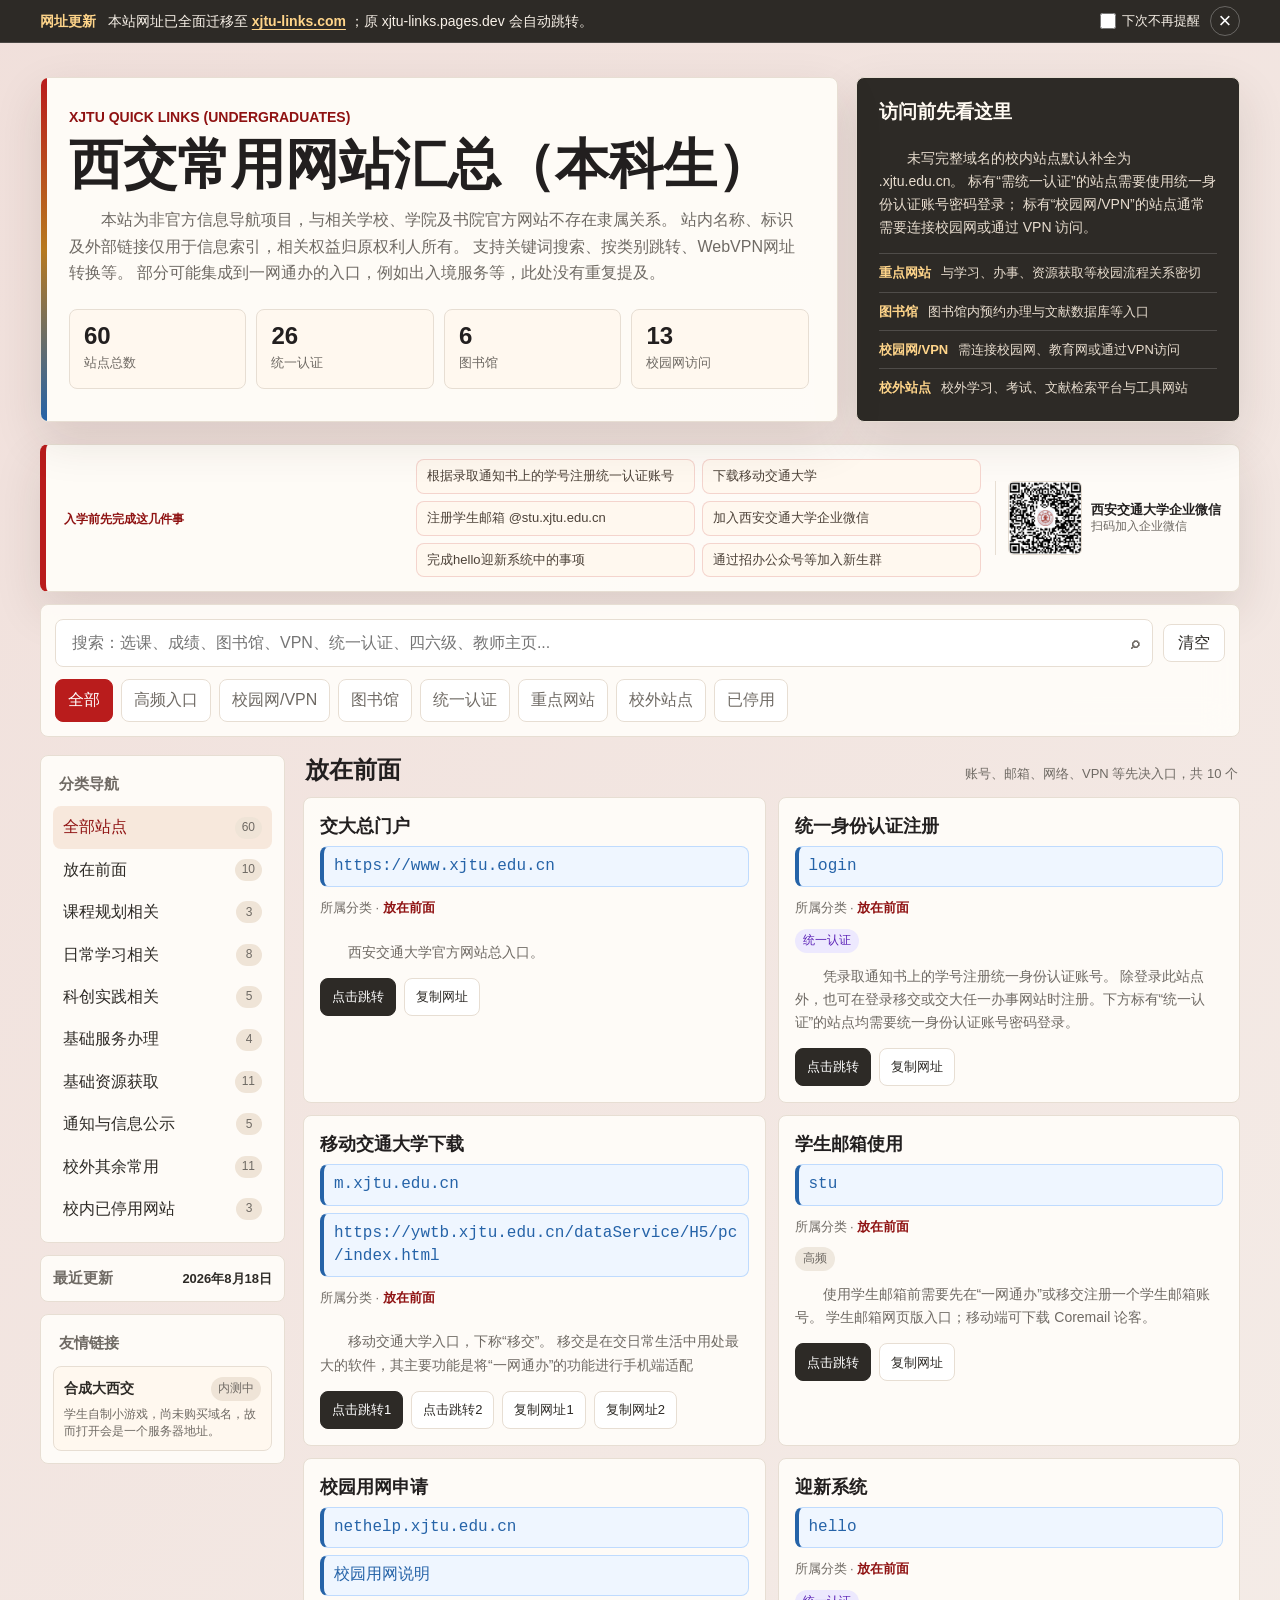
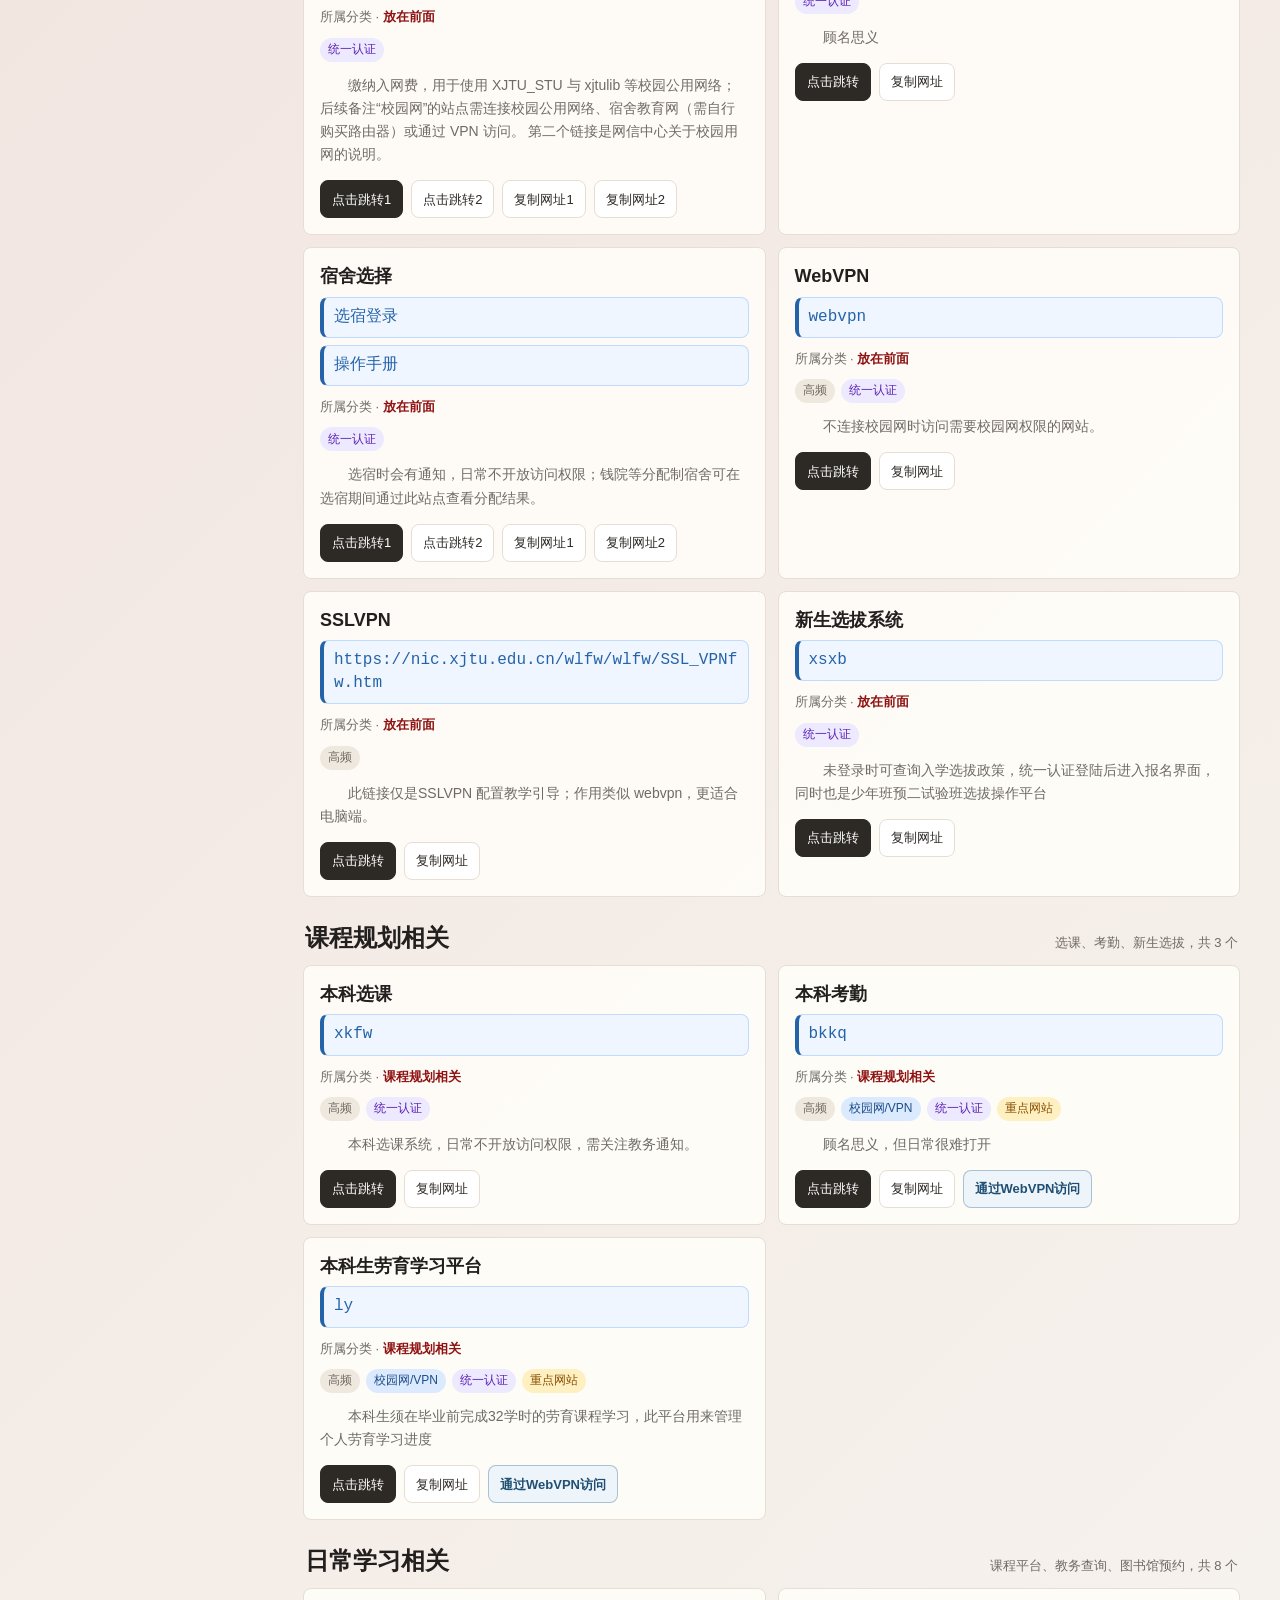
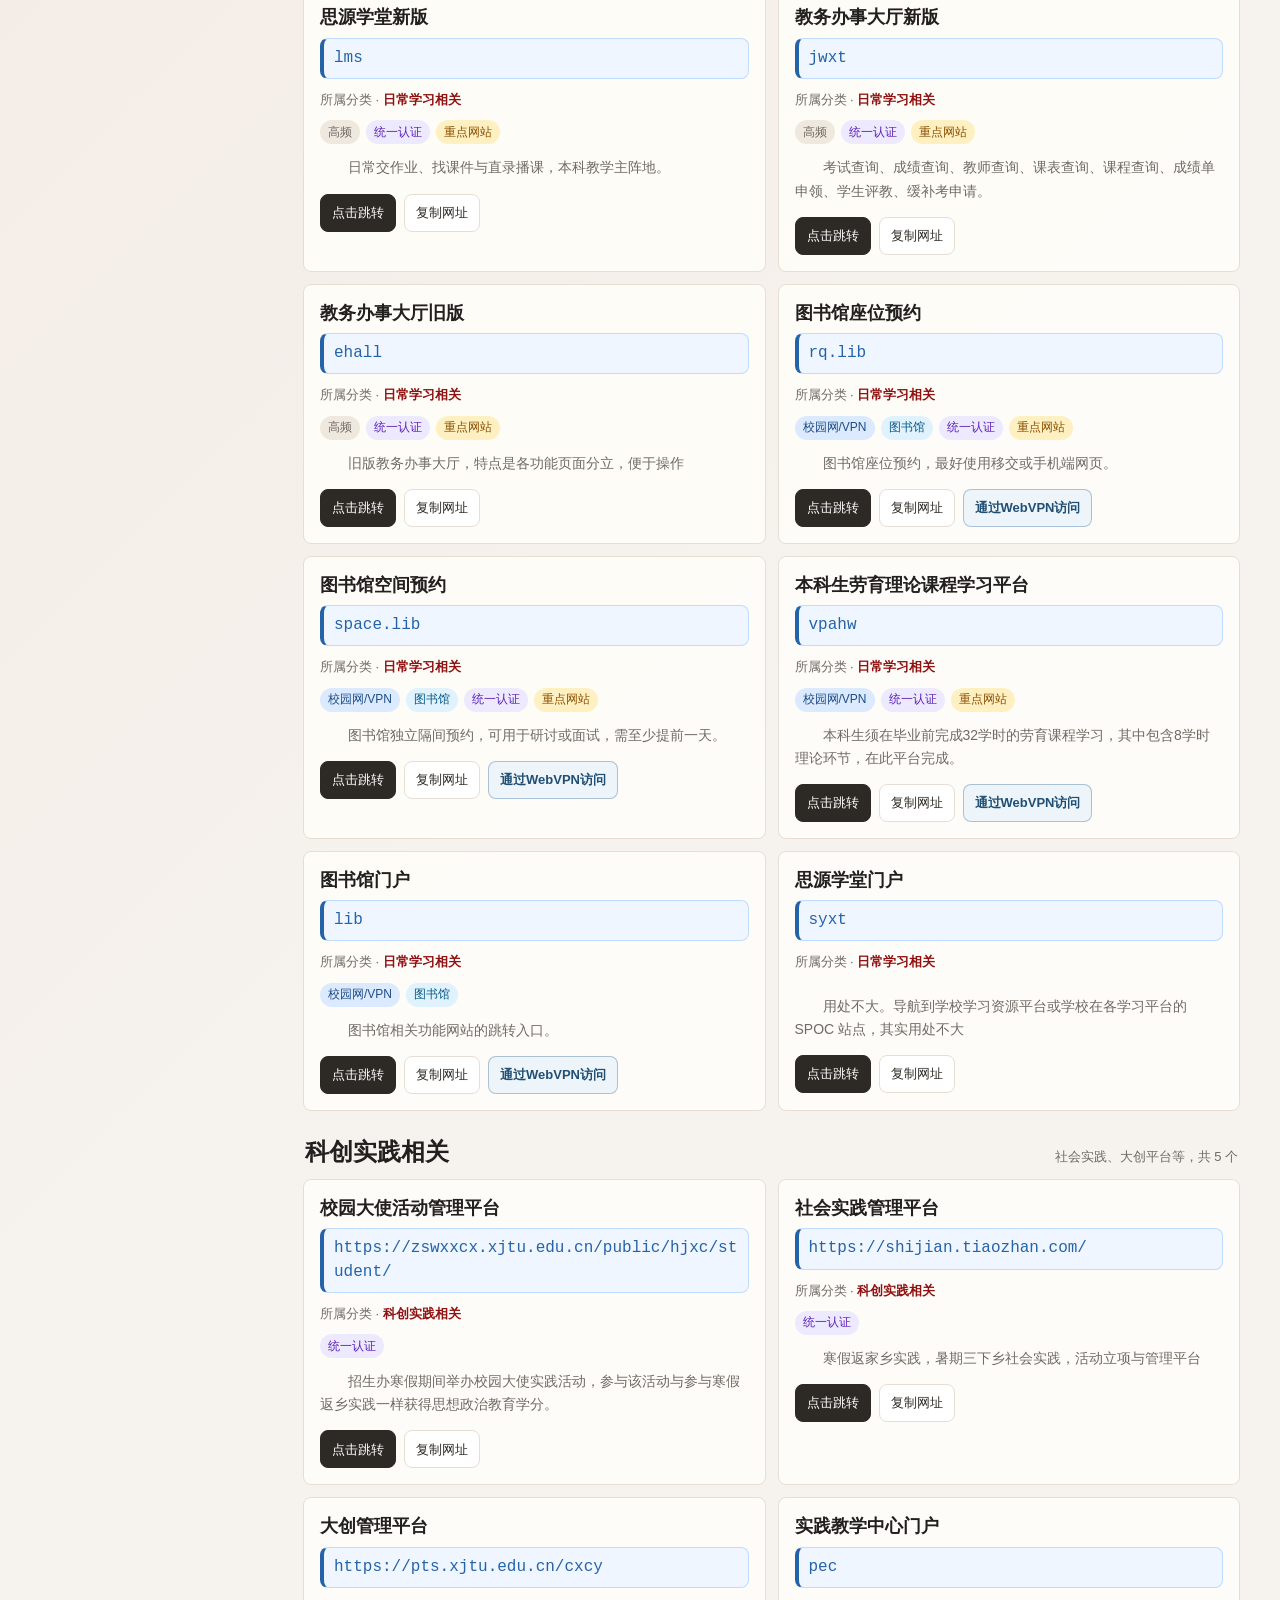
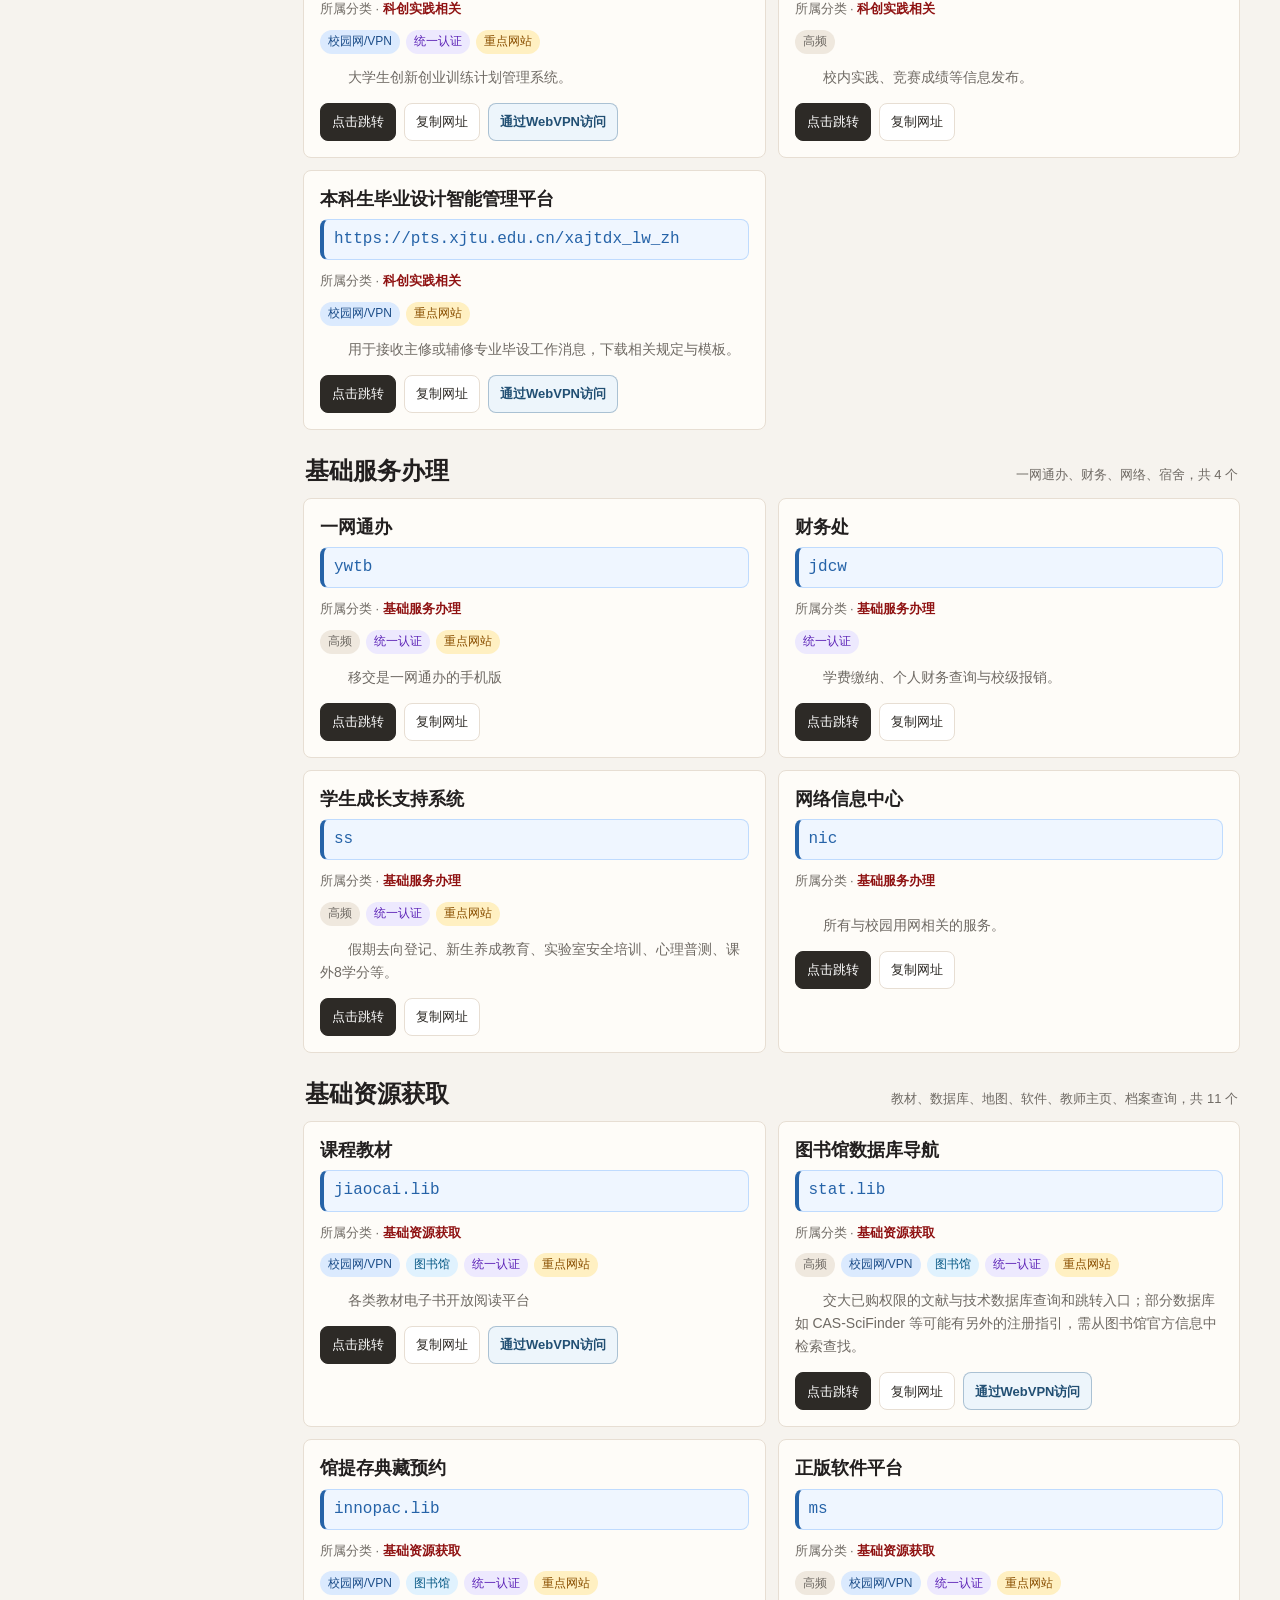
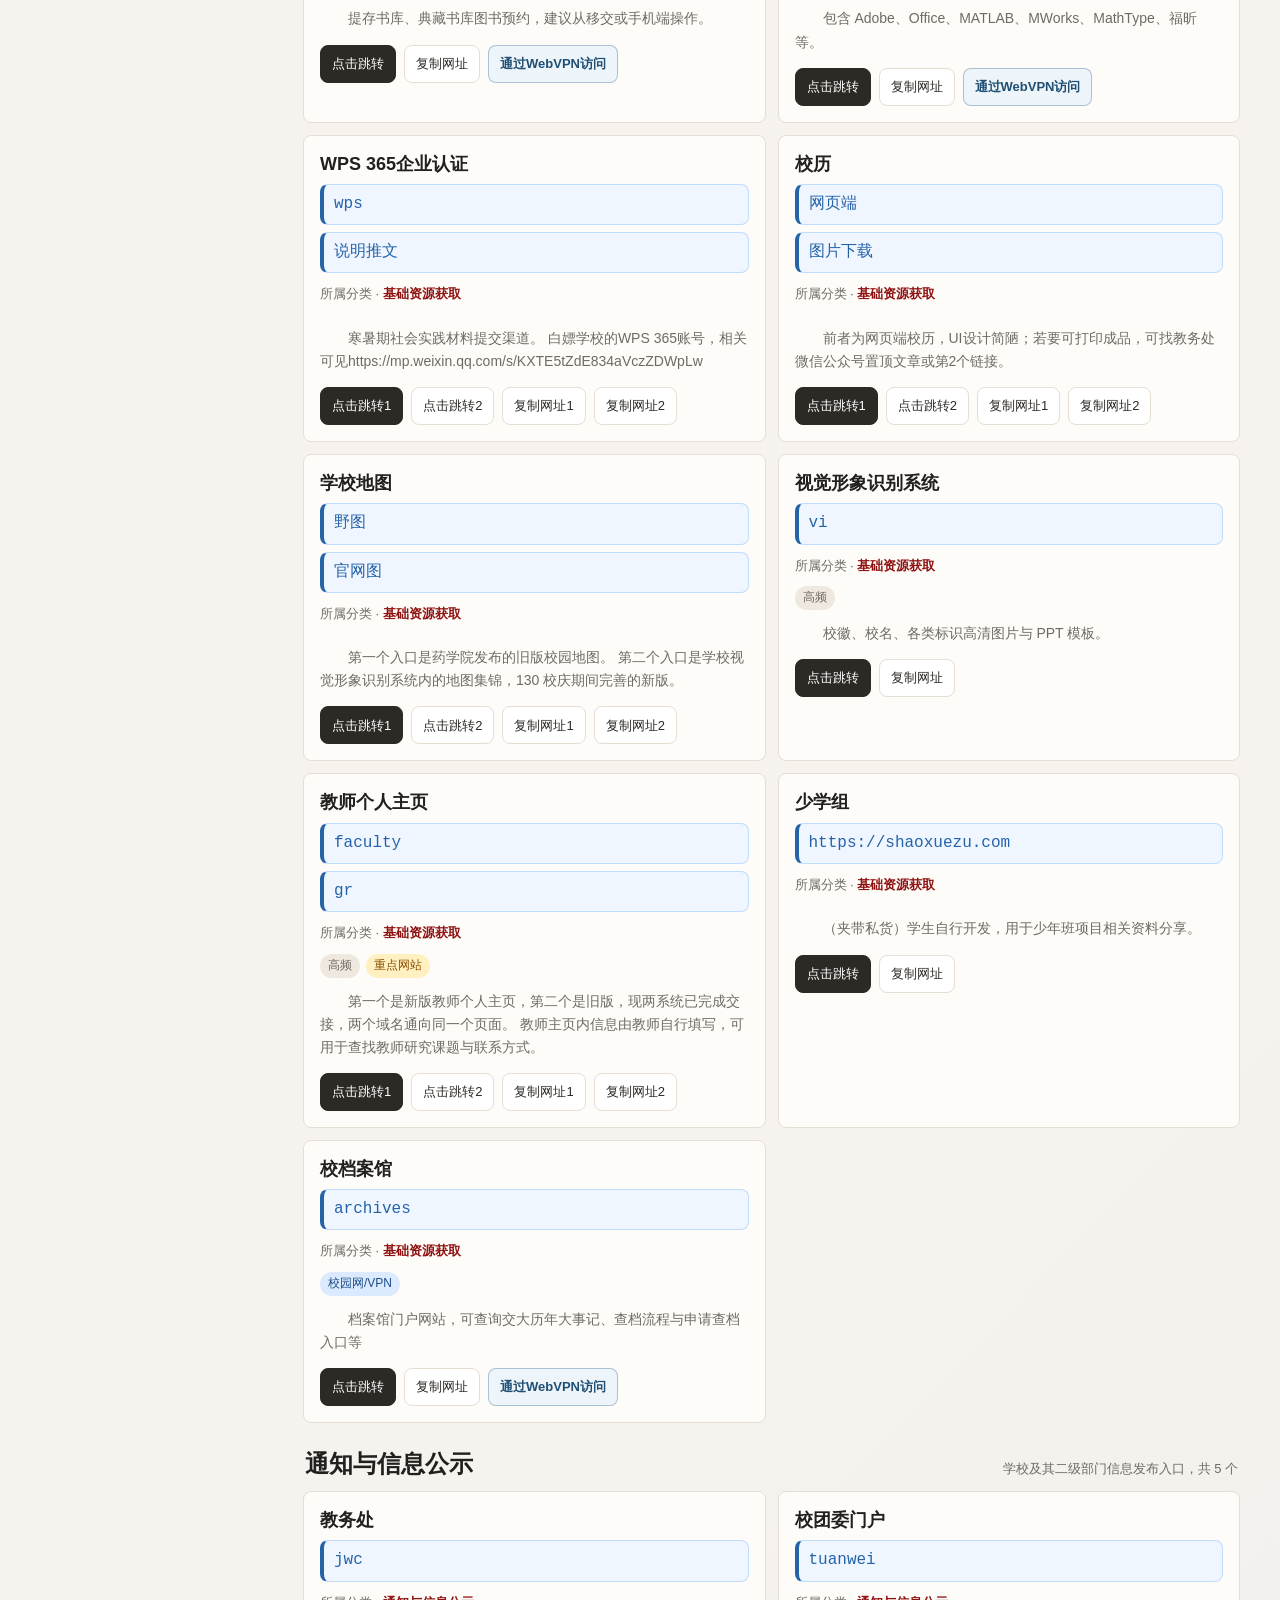
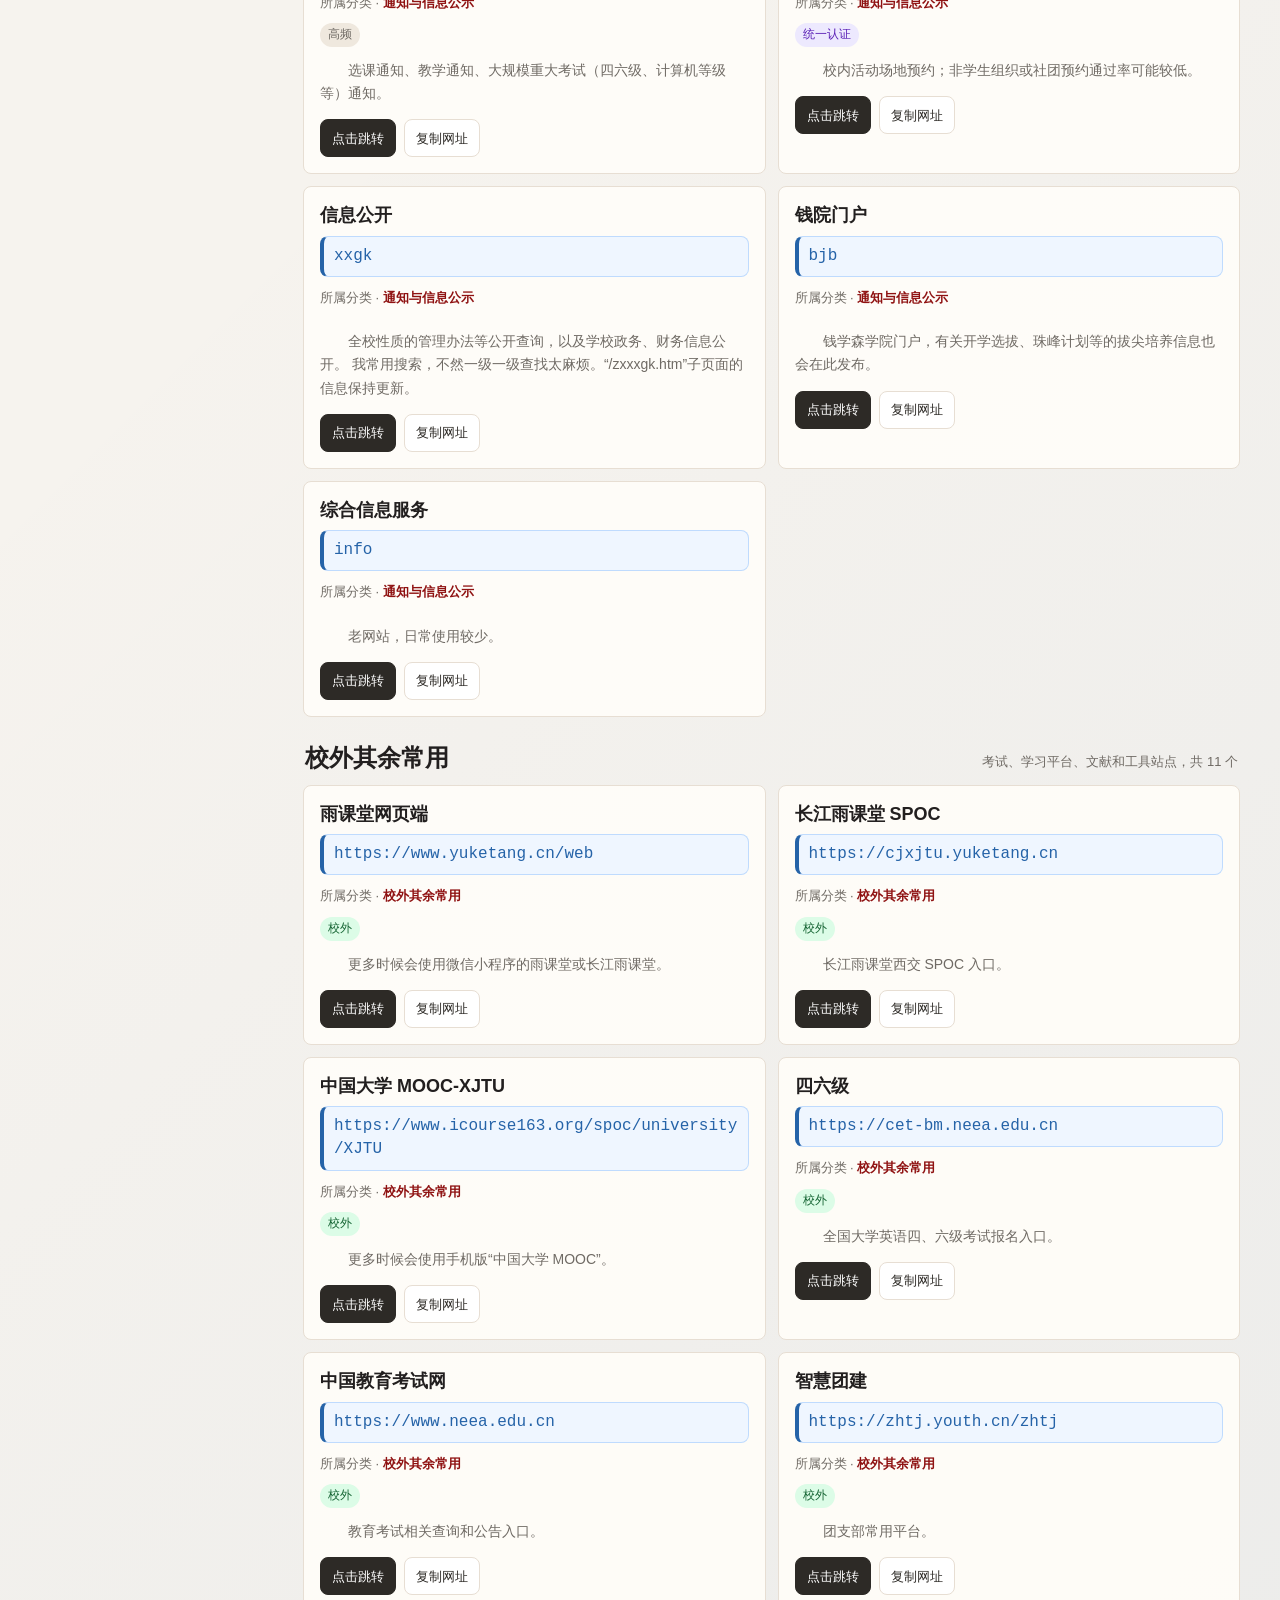
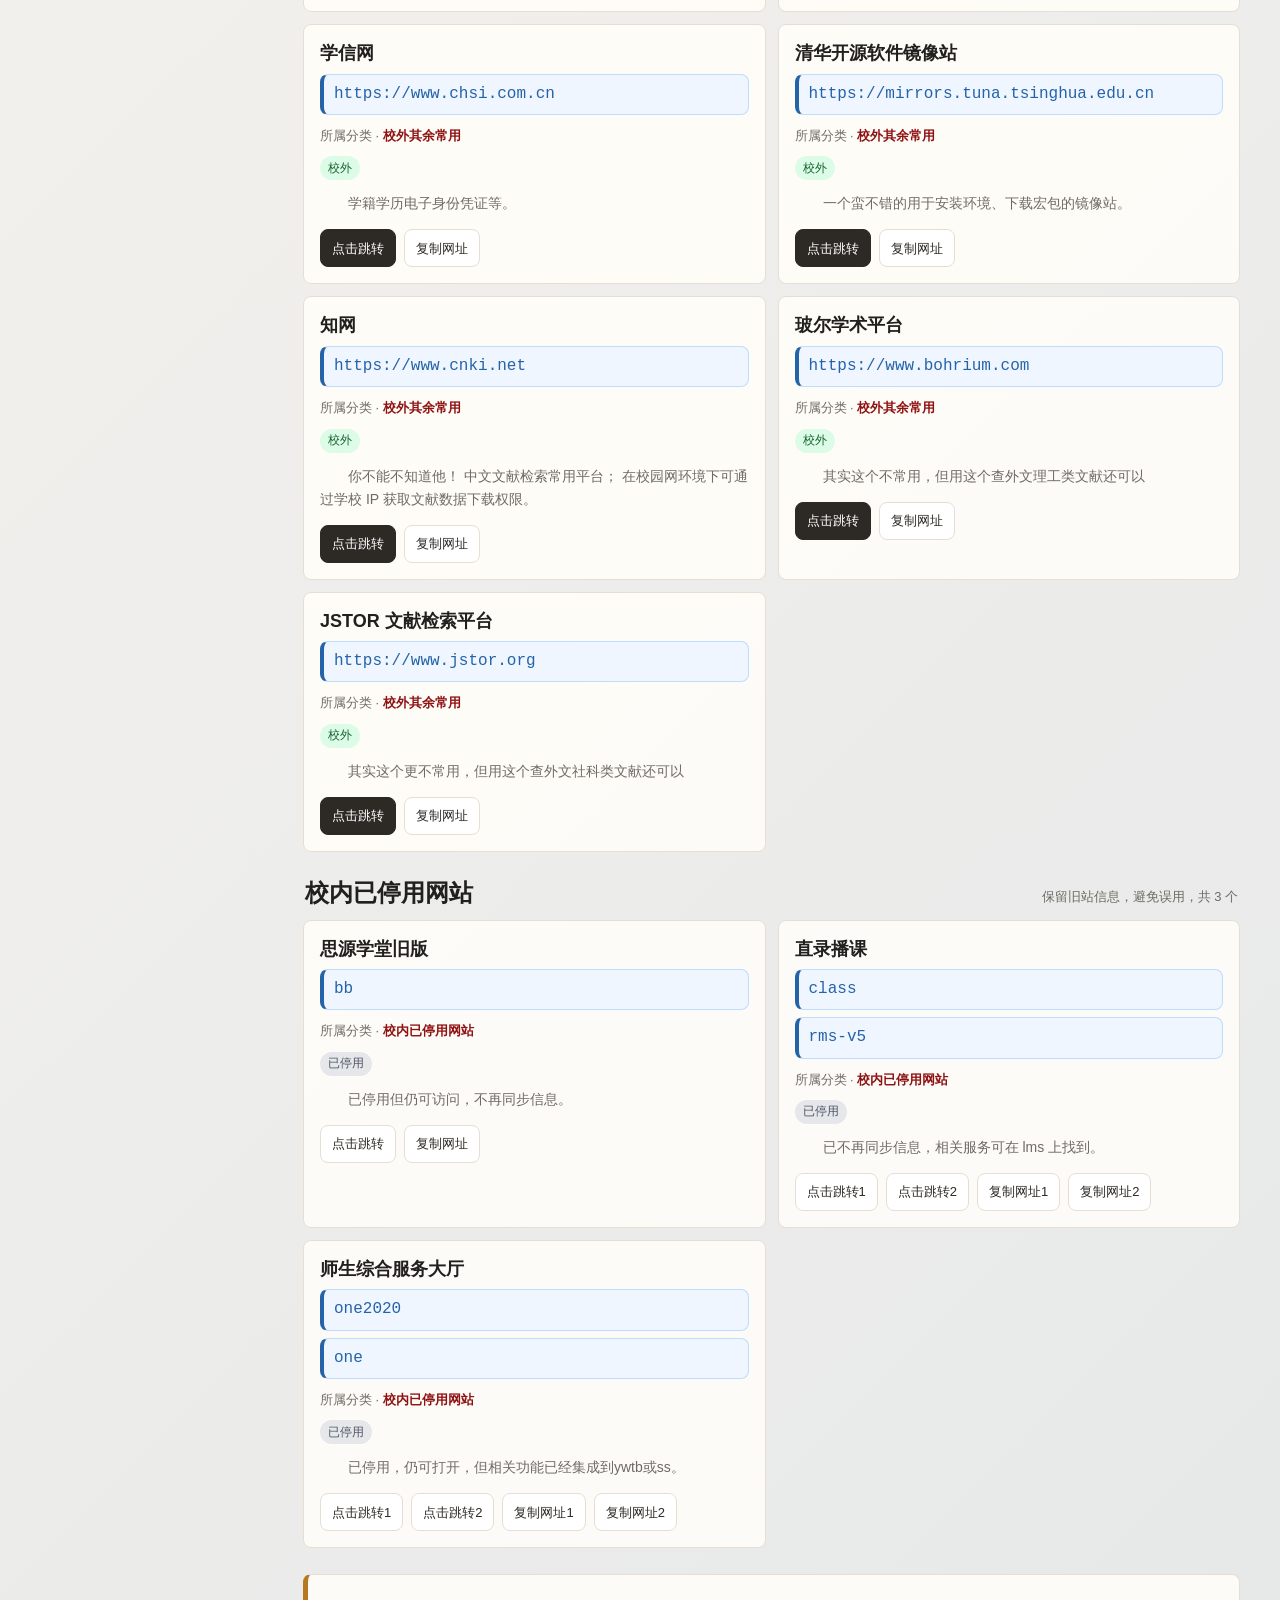
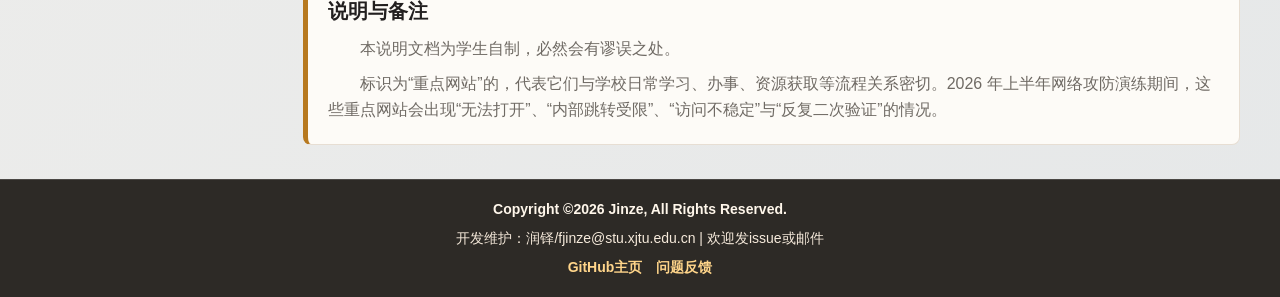
==== index.html @ ff4034fb "20260818夜间纠错" ====
<!doctype html>
<html lang="zh-CN">
<head>
  <meta charset="utf-8">
  <meta name="viewport" content="width=device-width, initial-scale=1, viewport-fit=cover">
  <title>西交常用网站汇总</title>
  <link rel="icon" href="assets/xjtu-links-icon.svg" type="image/svg+xml">
  <style>
    :root {
      color-scheme: light;
      --bg: #f6f3ee;
      --panel: #fffdf9;
      --text: #221f1f;
      --muted: #6f6a64;
      --line: #e7ded3;
      --brand: #b91c1c;
      --brand-dark: #8f1212;
      --gold: #b7791f;
      --blue: #2563a8;
      --green: #16815f;
      --ink: #2d2a26;
      --shadow: 0 18px 48px rgba(50, 35, 24, 0.12);
      --radius: 8px;
      --side-rail-sticky-top: 145px;
    }

    * {
      box-sizing: border-box;
    }

    html {
      scroll-behavior: smooth;
    }

    body {
      margin: 0;
      min-height: 100vh;
      background:
        linear-gradient(135deg, rgba(185, 28, 28, 0.09), transparent 38%),
        linear-gradient(315deg, rgba(37, 99, 168, 0.08), transparent 34%),
        var(--bg);
      color: var(--text);
      font-family: "Microsoft YaHei", "PingFang SC", "Noto Sans CJK SC", Arial, sans-serif;
      line-height: 1.65;
    }

    body.mobile-scroll-lock {
      overflow-x: hidden;
    }

    a {
      color: inherit;
      text-decoration: none;
    }

    button,
    input {
      font: inherit;
    }

    .shell {
      width: min(1200px, calc(100% - 32px));
      margin: 0 auto;
      max-width: 100%;
      min-width: 0;
    }

    .hero {
      padding: 34px 0 18px;
    }

    .hero-grid {
      display: grid;
      grid-template-columns: minmax(0, 1.35fr) minmax(280px, 0.65fr);
      gap: 18px;
      align-items: stretch;
    }

    .hero-main,
    .notice,
    .admission-strip,
    .toolbar,
    .category-nav,
    .updated-panel,
    .developing-panel,
    .site-card,
    .empty-state,
    .note-box {
      background: rgba(255, 253, 249, 0.92);
      border: 1px solid var(--line);
      border-radius: var(--radius);
      box-shadow: var(--shadow);
    }

    .hero-main {
      padding: 28px;
      position: relative;
      overflow: hidden;
    }

    .hero-main::before {
      content: "";
      position: absolute;
      inset: 0 auto 0 0;
      width: 6px;
      background: linear-gradient(var(--brand), var(--gold), var(--blue));
    }

    .kicker {
      margin: 0 0 6px;
      color: var(--brand-dark);
      font-size: 14px;
      font-weight: 700;
      letter-spacing: 0;
    }

    h1 {
      margin: 0;
      font-size: clamp(30px, 5vw, 54px);
      line-height: 1.08;
      letter-spacing: 0;
    }

    .lead {
      max-width: 760px;
      margin: 14px 0 0;
      color: var(--muted);
      font-size: 16px;
      text-indent: 2em;
    }

    .stats {
      display: grid;
      grid-template-columns: repeat(4, minmax(0, 1fr));
      gap: 10px;
      margin-top: 22px;
    }

    .stat {
      min-width: 0;
      padding: 13px 14px;
      border: 1px solid var(--line);
      border-radius: var(--radius);
      background: #fff8ef;
    }

    .stat strong {
      display: block;
      font-size: 24px;
      line-height: 1.1;
    }

    .stat span {
      color: var(--muted);
      font-size: 13px;
      white-space: nowrap;
    }

    .notice {
      padding: 22px;
      display: flex;
      flex-direction: column;
      justify-content: space-between;
      gap: 14px;
      background: #2d2a26;
      color: #fffaf2;
    }

    .notice h2 {
      margin: 0;
      font-size: 19px;
      line-height: 1.3;
      letter-spacing: 0;
    }

    .mobile-collapse-toggle {
      width: 100%;
      padding: 0;
      border: 0;
      background: transparent;
      color: inherit;
      font: inherit;
      text-align: left;
      cursor: default;
    }

    .collapse-indicator {
      display: none;
    }

    .notice .collapsible-body {
      display: grid;
      gap: 14px;
    }

    .notice p {
      margin: 8px 0 0;
      color: #e8ddcf;
      font-size: 14px;
      text-indent: 2em;
    }

    .notice-legend {
      display: grid;
      gap: 8px;
      margin: 0;
      padding: 0;
      list-style: none;
    }

    .notice-legend li {
      display: grid;
      grid-template-columns: auto minmax(0, 1fr);
      gap: 10px;
      align-items: start;
      border-top: 1px solid rgba(255, 255, 255, 0.16);
      padding-top: 8px;
      color: #f6eadb;
      font-size: 13px;
    }

    .notice-legend strong {
      color: #ffd58a;
      font-weight: 700;
      white-space: nowrap;
    }

    .notice-legend span {
      color: #e8ddcf;
    }

    .admission-strip {
      display: grid;
      grid-template-columns: minmax(170px, 0.42fr) minmax(0, 1fr);
      gap: 14px;
      align-items: center;
      padding: 14px 18px;
      margin: 4px auto 12px;
      border-left: 6px solid var(--brand);
    }

    .admission-body {
      display: grid;
      grid-template-columns: minmax(0, 1fr) auto;
      gap: 14px;
      align-items: center;
      min-width: 0;
    }

    .admission-strip[hidden] {
      display: none;
    }

    .admission-copy {
      min-width: 0;
    }

    .admission-kicker {
      margin: 0 0 2px;
      color: var(--brand-dark);
      font-size: 12px;
      font-weight: 800;
      letter-spacing: 0;
    }

    .admission-title {
      margin: 0;
      font-size: 18px;
      line-height: 1.35;
      letter-spacing: 0;
    }

    .admission-items {
      display: grid;
      grid-template-columns: repeat(2, minmax(0, 1fr));
      gap: 7px;
      margin: 0;
      padding: 0;
      list-style: none;
    }

    .admission-items li {
      min-width: 0;
      padding: 7px 10px;
      border: 1px solid rgba(185, 28, 28, 0.16);
      border-radius: var(--radius);
      background: #fff8ef;
      color: #4b4037;
      font-size: 13px;
      line-height: 1.45;
    }

    .admission-qr {
      display: grid;
      grid-template-columns: 74px minmax(92px, auto);
      gap: 9px;
      align-items: center;
      margin: 0;
      padding-left: 12px;
      border-left: 1px solid var(--line);
    }

    .admission-qr img {
      width: 74px;
      height: 74px;
      object-fit: contain;
      border: 1px solid var(--line);
      border-radius: 6px;
      background: #fff;
    }

    .admission-qr figcaption {
      color: var(--muted);
      font-size: 12px;
      line-height: 1.4;
    }

    .admission-qr strong {
      display: block;
      color: var(--text);
      font-size: 13px;
      line-height: 1.35;
    }

    .toolbar {
      position: sticky;
      top: 0;
      z-index: 10;
      padding: 14px;
      margin: 12px auto 18px;
      backdrop-filter: blur(16px);
      box-shadow: none;
    }

    html[data-device="mobile"] .toolbar {
      border-radius: 0 0 var(--radius) var(--radius);
    }

    .search-row {
      display: grid;
      grid-template-columns: minmax(0, 1fr) auto;
      gap: 10px;
      align-items: center;
    }

    .search-wrap {
      position: relative;
    }

    .search-wrap input {
      width: 100%;
      height: 48px;
      padding: 0 48px 0 16px;
      border: 1px solid var(--line);
      border-radius: var(--radius);
      background: #fff;
      color: var(--text);
      outline: none;
      box-shadow: none;
      transition: border-color 0.2s;
    }

    .search-wrap input:focus {
      border-color: rgba(185, 28, 28, 0.6);
      box-shadow: none;
    }

    .search-icon {
      position: absolute;
      top: 50%;
      right: 14px;
      transform: translateY(-50%);
      color: var(--muted);
      font-weight: 800;
      pointer-events: none;
    }

    .clear-btn,
    .filter-btn,
    .action-btn {
      min-height: 38px;
      border: 1px solid var(--line);
      border-radius: var(--radius);
      background: #fff;
      color: var(--ink);
      cursor: pointer;
      transition: transform 0.18s, border-color 0.18s, background 0.18s;
    }

    .clear-btn {
      padding: 0 14px;
      white-space: nowrap;
    }

    .clear-btn:hover,
    .filter-btn:hover,
    .action-btn:hover {
      transform: translateY(-1px);
      border-color: rgba(185, 28, 28, 0.45);
    }

    .filters {
      display: flex;
      gap: 8px;
      flex-wrap: wrap;
      margin-top: 12px;
    }

    .filter-btn {
      padding: 7px 12px;
      color: var(--muted);
    }

    .filter-btn.active {
      background: var(--brand);
      border-color: var(--brand);
      color: #fff;
    }

    .layout {
      display: grid;
      grid-template-columns: 245px minmax(0, 1fr);
      gap: 18px;
      align-items: start;
      padding-bottom: 34px;
      min-width: 0;
    }

    .side-rail {
      position: sticky;
      top: var(--side-rail-sticky-top);
      display: grid;
      gap: 12px;
      min-width: 0;
    }

    .category-nav {
      padding: 12px;
      box-shadow: none;
    }

    .category-nav h2,
    .updated-panel h2,
    .developing-panel h2 {
      margin: 4px 6px 10px;
      font-size: 15px;
      color: var(--muted);
      letter-spacing: 0;
    }

    .category-link {
      display: flex;
      align-items: center;
      justify-content: space-between;
      gap: 10px;
      width: 100%;
      min-height: 38px;
      padding: 8px 10px;
      border-radius: var(--radius);
      border: 0;
      color: var(--ink);
      font-size: 14px;
      font: inherit;
      text-align: left;
      background: transparent;
      cursor: pointer;
    }

    .category-link:hover,
    .category-link.active {
      background: #f7e8dc;
      color: var(--brand-dark);
    }

    .developing-panel {
      padding: 12px;
      box-shadow: none;
    }

    .updated-panel {
      display: grid;
      grid-template-columns: auto minmax(0, 1fr);
      align-items: center;
      gap: 10px;
      padding: 10px 12px;
      box-shadow: none;
    }

    .updated-panel h2 {
      margin: 0;
      white-space: nowrap;
    }

    .updated-time {
      color: var(--ink);
      font-size: 13px;
      font-weight: 700;
      text-align: right;
    }

    .developing-list {
      display: grid;
      gap: 8px;
    }

    .developing-link {
      display: grid;
      gap: 5px;
      min-width: 0;
      padding: 10px;
      border: 1px solid var(--line);
      border-radius: var(--radius);
      background: #fff8ef;
      color: var(--ink);
    }

    .developing-link:hover {
      border-color: rgba(185, 28, 28, 0.35);
      background: #fff1e4;
      color: var(--brand-dark);
    }

    .developing-top {
      display: flex;
      align-items: center;
      justify-content: space-between;
      gap: 8px;
      min-width: 0;
    }

    .developing-top strong {
      min-width: 0;
      font-size: 14px;
      line-height: 1.35;
    }

    .developing-top em {
      flex: 0 0 auto;
      padding: 2px 7px;
      border-radius: 999px;
      background: #efe4d7;
      color: var(--muted);
      font-size: 12px;
      font-style: normal;
    }

    .developing-desc {
      margin: 0;
      color: var(--muted);
      font-size: 12px;
      line-height: 1.45;
    }

    .count {
      display: inline-flex;
      align-items: center;
      justify-content: center;
      min-width: 26px;
      height: 22px;
      padding: 0 7px;
      border-radius: 999px;
      background: #efe4d7;
      color: var(--muted);
      font-size: 12px;
    }

    .section {
      scroll-margin-top: 128px;
      margin-bottom: 26px;
    }

    .section-head {
      display: flex;
      align-items: end;
      justify-content: space-between;
      gap: 16px;
      margin: 0 0 12px;
      padding: 0 2px;
    }

    .section-head h2 {
      margin: 0;
      font-size: 24px;
      line-height: 1.25;
      letter-spacing: 0;
    }

    .section-head p {
      margin: 0;
      color: var(--muted);
      font-size: 13px;
      text-align: right;
    }

    .cards {
      display: grid;
      grid-template-columns: repeat(2, minmax(0, 1fr));
      gap: 12px;
      min-width: 0;
    }

    .site-card {
      min-width: 0;
      max-width: 100%;
      padding: 16px;
      box-shadow: none;
      transition: transform 0.18s, box-shadow 0.18s, border-color 0.18s;
    }

    .site-card:hover {
      transform: translateY(-2px);
      border-color: rgba(185, 28, 28, 0.36);
      box-shadow: 0 12px 30px rgba(50, 35, 24, 0.09);
    }

    .card-top {
      display: grid;
      grid-template-columns: minmax(0, 1fr);
      gap: 12px;
      align-items: start;
    }

    .card-top > .badge {
      justify-self: start;
    }

    .category-meta {
      justify-self: start;
      color: var(--muted);
      font-size: 13px;
      line-height: 1.35;
    }

    .category-meta strong {
      color: var(--brand-dark);
      font-weight: 700;
    }

    .site-card h3 {
      margin: 0;
      font-size: 18px;
      line-height: 1.35;
      letter-spacing: 0;
    }

    .url {
      display: block;
      max-width: 100%;
      padding: 8px 10px;
      border: 1px solid #bfdbfe;
      border-left: 4px solid var(--blue);
      border-radius: var(--radius);
      background: #eff6ff;
      color: var(--blue);
      font-family: "Consolas", "Cascadia Mono", "Microsoft YaHei", monospace;
      font-size: 16px;
      line-height: 1.45;
      word-break: break-word;
      overflow-wrap: anywhere;
      transition: border-color 0.18s, background 0.18s, color 0.18s;
    }

    .url:hover {
      border-color: #93c5fd;
      background: #dbeafe;
      color: #1d4e89;
    }

    .url-list {
      display: grid;
      gap: 7px;
      margin-top: 8px;
    }

    .badges {
      display: flex;
      flex-wrap: wrap;
      gap: 6px;
      margin-top: 12px;
    }

    .badge {
      display: inline-flex;
      align-items: center;
      min-height: 24px;
      padding: 2px 8px;
      border-radius: 999px;
      font-size: 12px;
      line-height: 1.3;
      background: #efe8de;
      color: var(--muted);
      white-space: nowrap;
    }

    .badge.important {
      background: #fff0c2;
      color: #8a4f00;
    }

    .badge.auth {
      background: #ede9fe;
      color: #5b21b6;
    }

    .badge.campus {
      background: #dbeafe;
      color: #1d4e89;
    }

    .badge.external {
      background: #dcfce7;
      color: #166534;
    }

    .badge.library {
      background: #e0f2fe;
      color: #075985;
    }

    .badge.retired {
      background: #e5e7eb;
      color: #4b5563;
    }

    .desc {
      margin: 12px 0 0;
      color: var(--muted);
      font-size: 14px;
      text-indent: 2em;
    }

    .desc-toggle {
      display: none;
      margin: 4px 0 0 auto;
      padding: 0;
      border: 0;
      background: transparent;
      color: var(--blue);
      font: inherit;
      font-size: 13px;
      font-weight: 700;
      cursor: pointer;
    }

    .actions {
      display: flex;
      gap: 8px;
      margin-top: 14px;
      flex-wrap: wrap;
      min-width: 0;
    }

    .action-btn {
      display: inline-flex;
      align-items: center;
      justify-content: center;
      gap: 6px;
      padding: 0 11px;
      font-size: 13px;
      min-width: 0;
    }

    .action-btn.primary {
      background: var(--ink);
      border-color: var(--ink);
      color: #fff;
    }

    .action-btn.webvpn {
      border-color: rgba(42, 91, 131, 0.34);
      background: #edf5fb;
      color: #214f73;
      font-weight: 700;
    }

    .action-btn.webvpn:hover {
      border-color: rgba(42, 91, 131, 0.62);
      background: #e1eef8;
    }

    .action-btn[disabled] {
      opacity: 0.55;
      cursor: not-allowed;
      transform: none;
    }

    .empty-state,
    .note-box {
      padding: 20px;
      color: var(--muted);
      box-shadow: none;
    }

    .note-box {
      margin-top: 10px;
      border-left: 5px solid var(--gold);
    }

    .note-box h2 {
      margin: 0 0 8px;
      color: var(--text);
      font-size: 20px;
      letter-spacing: 0;
    }

    .note-box p {
      margin: 0;
      text-indent: 2em;
    }

    .note-box p + p {
      margin-top: 8px;
    }

    .site-footer {
      width: 100%;
      margin: 0;
      padding: 18px 16px;
      background: var(--ink);
      color: #f6eadb;
      font-size: 14px;
      text-align: center;
      border-top: 1px solid rgba(255, 255, 255, 0.14);
      white-space: pre-line;
    }

    .footer-copyright {
      margin-bottom: 6px;
      color: #fff7eb;
      font-weight: 600;
      white-space: normal;
    }

    .site-footer a {
      color: #ffd58a;
      font-weight: 700;
      text-decoration: none;
    }

    .site-footer a:hover {
      text-decoration: underline;
    }

    .footer-links {
      display: flex;
      flex-wrap: wrap;
      justify-content: center;
      gap: 8px 14px;
      margin-top: 6px;
      white-space: normal;
    }

    .domain-banner {
      width: 100%;
      background: var(--ink);
      color: #f8f1e8;
      border-bottom: 1px solid rgba(255, 255, 255, 0.14);
    }

    .domain-banner[hidden] {
      display: none;
    }

    .domain-banner-inner {
      display: flex;
      gap: 16px;
      align-items: center;
      justify-content: space-between;
      width: min(1200px, calc(100% - 32px));
      min-height: 42px;
      margin: 0 auto;
      padding: 6px 0;
    }

    .domain-banner-message {
      min-width: 0;
      margin: 0;
      font-size: 14px;
      line-height: 1.5;
    }

    .domain-banner-title {
      margin-right: 8px;
      color: #ffd58a;
      font-weight: 800;
    }

    .domain-banner-link {
      color: #ffd58a;
      font-weight: 800;
      text-decoration: underline;
      text-decoration-thickness: 1px;
      text-underline-offset: 3px;
    }

    .domain-banner-controls {
      display: flex;
      flex: 0 0 auto;
      gap: 10px;
      align-items: center;
    }

    .domain-banner-choice {
      display: inline-flex;
      gap: 6px;
      align-items: center;
      color: #f8f1e8;
      font-size: 13px;
      white-space: nowrap;
      cursor: pointer;
    }

    .domain-banner-choice input {
      width: 16px;
      height: 16px;
      margin: 0;
      accent-color: var(--brand);
    }

    .domain-banner-close {
      display: inline-grid;
      place-items: center;
      width: 30px;
      height: 30px;
      padding: 0;
      border: 1px solid rgba(255, 255, 255, 0.28);
      border-radius: 50%;
      background: transparent;
      color: #fff;
      font-size: 22px;
      line-height: 1;
      cursor: pointer;
    }

    .domain-banner-close:hover {
      border-color: #ffd58a;
      background: rgba(255, 255, 255, 0.08);
      color: #ffd58a;
    }

    .domain-banner-link:focus-visible,
    .domain-banner-choice input:focus-visible,
    .domain-banner-close:focus-visible {
      outline: 3px solid rgba(255, 213, 138, 0.45);
      outline-offset: 2px;
    }

    /* Legacy domain modal, retained for possible future reactivation.
    body.domain-notice-open {
      overflow: hidden;
    }

    .domain-notice-backdrop {
      position: fixed;
      inset: 0;
      z-index: 100;
      display: grid;
      place-items: center;
      padding: 24px;
      background: rgba(34, 31, 31, 0.58);
    }

    .domain-notice-backdrop[hidden] {
      display: none;
    }

    .domain-notice-dialog {
      width: min(520px, 100%);
      max-height: calc(100vh - 48px);
      overflow-y: auto;
      padding: 24px;
      border: 1px solid var(--line);
      border-top: 5px solid var(--brand);
      border-radius: var(--radius);
      background: var(--panel);
      box-shadow: 0 24px 72px rgba(34, 31, 31, 0.28);
    }

    .domain-notice-eyebrow {
      margin: 0 0 6px;
      color: var(--brand-dark);
      font-size: 13px;
      font-weight: 800;
    }

    .domain-notice-dialog h2 {
      margin: 0 0 10px;
      font-size: 22px;
      line-height: 1.35;
    }

    .domain-notice-dialog p {
      margin: 0;
      color: var(--muted);
      white-space: pre-line;
    }

    .domain-notice-url {
      display: block;
      margin: 16px 0;
      padding: 10px 12px;
      overflow-wrap: anywhere;
      border-left: 4px solid var(--blue);
      border-radius: 4px;
      background: #edf5ff;
      color: var(--blue);
      font-family: Consolas, "SFMono-Regular", monospace;
      font-size: 17px;
      font-weight: 700;
    }

    .domain-notice-choice {
      display: flex;
      gap: 8px;
      align-items: center;
      width: fit-content;
      margin: 4px 0 18px;
      color: var(--text);
      cursor: pointer;
    }

    .domain-notice-choice input {
      width: 18px;
      height: 18px;
      margin: 0;
      accent-color: var(--brand);
    }

    .domain-notice-actions {
      display: grid;
      grid-template-columns: minmax(0, 1fr) minmax(0, 1.25fr);
      gap: 10px;
    }

    .domain-notice-button {
      display: inline-flex;
      align-items: center;
      justify-content: center;
      min-height: 44px;
      padding: 9px 14px;
      border: 1px solid var(--line);
      border-radius: 6px;
      background: #fff;
      color: var(--text);
      font-weight: 700;
      text-align: center;
      cursor: pointer;
    }

    .domain-notice-button.primary {
      border-color: var(--brand);
      background: var(--brand);
      color: #fff;
    }

    .domain-notice-button:hover {
      border-color: #cfc3b7;
      background: #f8f4ef;
    }

    .domain-notice-button.primary:hover {
      border-color: var(--brand-dark);
      background: var(--brand-dark);
    }

    .domain-notice-button:focus-visible,
    .domain-notice-choice input:focus-visible {
      outline: 3px solid rgba(37, 99, 168, 0.3);
      outline-offset: 2px;
    }
    */

    .toast {
      position: fixed;
      left: 50%;
      bottom: 22px;
      z-index: 30;
      transform: translate(-50%, 16px);
      padding: 10px 14px;
      border-radius: var(--radius);
      background: var(--ink);
      color: #fff;
      opacity: 0;
      pointer-events: none;
      transition: opacity 0.2s, transform 0.2s;
      box-shadow: var(--shadow);
      font-size: 14px;
    }

    .toast.show {
      opacity: 1;
      transform: translate(-50%, 0);
    }

    mark {
      padding: 0 2px;
      border-radius: 3px;
      background: #fde68a;
      color: inherit;
    }

    @media (max-width: 940px) {
      .hero-grid,
      .layout {
        grid-template-columns: 1fr;
      }

      .admission-strip {
        grid-template-columns: 1fr;
        gap: 10px;
      }

      .admission-items {
        grid-template-columns: 1fr;
      }

      .admission-qr {
        grid-template-columns: 64px minmax(0, 1fr);
        padding-left: 0;
        padding-top: 10px;
        border-left: 0;
        border-top: 1px solid var(--line);
      }

      .admission-qr img {
        width: 64px;
        height: 64px;
      }

      .side-rail {
        position: static;
      }

      .category-nav .nav-list {
        display: flex;
        gap: 8px;
        overflow-x: auto;
        padding-bottom: 2px;
      }

      .category-link {
        flex: 0 0 auto;
      }

      .cards {
        grid-template-columns: 1fr;
      }

      .stats {
        grid-template-columns: repeat(2, minmax(0, 1fr));
      }
    }

    @media (max-width: 620px) {
      html,
      body {
        width: 100%;
        max-width: 100%;
        overflow-x: hidden;
      }

      body {
        background: var(--bg);
      }

      .domain-banner {
        width: auto;
        margin: 10px 18px 0;
        overflow: hidden;
        border: 1px solid rgba(255, 255, 255, 0.14);
        border-radius: var(--radius);
      }

      .shell {
        width: auto !important;
        max-width: none !important;
        min-width: 0;
        margin-left: 18px !important;
        margin-right: 18px !important;
      }

      .hero {
        padding-top: 10px;
      }

      .hero-main {
        padding: 20px 16px;
      }

      .notice {
        padding: 16px;
      }

      .notice-legend li {
        grid-template-columns: 1fr;
        gap: 2px;
      }

      .toolbar {
        position: static;
        padding: 12px;
        margin: 10px auto 14px;
        overflow: hidden;
      }

      .hero-grid,
      .layout,
      .cards,
      .site-card,
      .card-top,
      .url-list,
      .actions,
      .note-box,
      .category-nav,
      .updated-panel,
      .developing-panel,
      .side-rail {
        width: 100%;
        max-width: 100%;
        min-width: 0;
      }

      .search-row {
        grid-template-columns: 1fr;
      }

      .clear-btn {
        width: 100%;
      }

      .section-head {
        align-items: start;
        flex-direction: column;
      }

      .section-head p {
        text-align: left;
      }

      .card-top {
        grid-template-columns: 1fr;
      }

      .cards {
        gap: 10px;
      }

      .site-card {
        padding: 14px;
      }

      .actions {
        display: grid;
        grid-template-columns: repeat(2, minmax(0, 1fr));
      }

      .action-btn {
        min-width: 0;
        padding: 0 8px;
        width: 100%;
        white-space: nowrap;
      }

      .filters {
        flex-wrap: nowrap;
        overflow-x: auto;
        padding-bottom: 2px;
        scrollbar-width: none;
      }

      .filters::-webkit-scrollbar,
      .category-nav .nav-list::-webkit-scrollbar {
        display: none;
      }

      .filter-btn {
        flex: 0 0 auto;
      }

      .category-nav .nav-list {
        display: grid;
        grid-template-columns: repeat(2, minmax(0, 1fr));
        gap: 6px;
        max-width: 100%;
        overflow: visible;
      }

      .category-link {
        width: 100%;
        min-height: 34px;
        padding: 7px 8px;
        font-size: 12px;
        line-height: 1.25;
        background: #fffaf5;
        border: 1px solid var(--line);
      }

      .stat {
        padding: 11px 12px;
      }

      .site-footer {
        padding-bottom: calc(18px + env(safe-area-inset-bottom));
      }

      .domain-banner-inner {
        display: grid;
        grid-template-columns: minmax(0, 1fr) auto;
        gap: 3px 10px;
        align-items: center;
        width: auto;
        margin: 0;
        padding: 8px 12px;
      }

      .domain-banner-message {
        grid-column: 1 / -1;
        font-size: 13px;
        line-height: 1.45;
      }

      .domain-banner-title {
        display: inline;
        margin: 0 6px 0 0;
      }

      .domain-banner-controls {
        grid-column: 1 / -1;
        gap: 8px;
        justify-self: end;
      }

      .domain-banner-choice {
        font-size: 12px;
      }

      /* Legacy domain modal mobile styles.
      .domain-notice-backdrop {
        align-items: end;
        padding: 16px;
        padding-bottom: calc(16px + env(safe-area-inset-bottom));
      }

      .domain-notice-dialog {
        max-height: calc(100vh - 32px - env(safe-area-inset-bottom));
        padding: 20px 18px;
      }

      .domain-notice-actions {
        grid-template-columns: 1fr;
      }

      .domain-notice-button.primary {
        grid-row: 1;
      }
      */
    }

    @media (max-width: 390px) {
      .actions {
        grid-template-columns: 1fr;
      }

      .url {
        font-size: 15px;
      }
    }

    html[data-device="mobile"] h1 {
      font-size: 32px;
      white-space: nowrap;
    }

    html[data-device="mobile"],
    html[data-device="mobile"] body {
      width: 100%;
      max-width: 100%;
      overflow-x: hidden;
    }

    html[data-device="mobile"] .shell {
      width: auto !important;
      max-width: none !important;
      min-width: 0;
      margin-left: 18px !important;
      margin-right: 18px !important;
    }

    html[data-device="mobile"] .hero-grid,
    html[data-device="mobile"] .layout,
    html[data-device="mobile"] .cards,
    html[data-device="mobile"] .site-card,
    html[data-device="mobile"] .admission-strip,
    html[data-device="mobile"] .toolbar,
    html[data-device="mobile"] .category-nav,
    html[data-device="mobile"] .updated-panel,
    html[data-device="mobile"] .developing-panel,
    html[data-device="mobile"] .side-rail,
    html[data-device="mobile"] .note-box {
      width: 100%;
      max-width: 100%;
      min-width: 0;
    }

    html[data-device="mobile"] .layout,
    html[data-device="mobile"] .hero-grid,
    html[data-device="mobile"] .cards,
    html[data-device="mobile"] .admission-strip {
      grid-template-columns: 1fr;
    }

    html[data-device="mobile"] .category-nav {
      position: static;
    }

    html[data-device="mobile"] .category-nav .nav-list,
    html[data-device="mobile"] .filters {
      display: flex;
      max-width: 100%;
      overflow-x: auto;
      scrollbar-width: none;
    }

    html[data-device="mobile"] .category-nav .nav-list::-webkit-scrollbar,
    html[data-device="mobile"] .filters::-webkit-scrollbar {
      display: none;
    }

    html[data-device="mobile"] .category-link,
    html[data-device="mobile"] .filter-btn {
      flex: 0 0 auto;
    }

    html[data-device="mobile"] .actions {
      display: grid;
      grid-template-columns: repeat(2, minmax(0, 1fr));
      width: 100%;
      max-width: 100%;
    }

    html[data-device="mobile"] .action-btn {
      width: 100%;
      min-width: 0;
      white-space: nowrap;
    }

    html[data-device="mobile"] .hero {
      padding: 8px 0 8px;
    }

    html[data-device="mobile"] .hero-main {
      padding: 18px 14px 14px;
    }

    html[data-device="mobile"] .kicker {
      font-size: 12px;
      margin-bottom: 4px;
    }

    html[data-device="mobile"] .lead {
      margin-top: 10px;
      font-size: 13px;
      line-height: 1.55;
    }

    html[data-device="mobile"] .stats {
      grid-template-columns: repeat(4, minmax(0, 1fr));
      gap: 6px;
      margin-top: 14px;
    }

    html[data-device="mobile"] .stat {
      padding: 8px 6px;
      text-align: center;
    }

    html[data-device="mobile"] .stat strong {
      font-size: 18px;
    }

    html[data-device="mobile"] .stat span {
      font-size: 11px;
    }

    html[data-device="mobile"] .notice {
      padding: 13px;
      gap: 10px;
    }

    html[data-device="mobile"] .mobile-collapse-toggle {
      display: flex;
      align-items: center;
      justify-content: space-between;
      gap: 12px;
      min-height: 32px;
      cursor: pointer;
    }

    html[data-device="mobile"] .collapse-indicator {
      display: inline-flex;
      flex: 0 0 auto;
      align-items: center;
      justify-content: center;
      width: 24px;
      height: 24px;
      border: 1px solid currentColor;
      border-radius: 50%;
      font-size: 16px;
      line-height: 1;
      opacity: 0.72;
      transition: transform 0.18s ease;
    }

    html[data-device="mobile"] .mobile-collapsible.is-expanded .collapse-indicator {
      transform: rotate(45deg);
    }

    html[data-device="mobile"] .mobile-collapsible:not(.is-expanded) .collapsible-body {
      display: none;
    }

    html[data-device="mobile"] .admission-toggle .admission-copy {
      display: flex;
      flex-wrap: wrap;
      align-items: baseline;
      gap: 4px 9px;
    }

    html[data-device="mobile"] .admission-toggle .admission-kicker,
    html[data-device="mobile"] .admission-toggle .admission-title {
      margin: 0;
    }

    html[data-device="mobile"] .admission-body {
      grid-template-columns: 1fr;
      gap: 10px;
      padding-top: 10px;
    }

    html[data-device="mobile"] .notice h2 {
      font-size: 17px;
    }

    html[data-device="mobile"] .notice p {
      font-size: 13px;
      line-height: 1.55;
    }

    html[data-device="mobile"] .notice-legend {
      grid-template-columns: repeat(2, minmax(0, 1fr));
      gap: 6px;
    }

    html[data-device="mobile"] .notice-legend li {
      border-top: 0;
      padding: 7px;
      border-radius: var(--radius);
      background: rgba(255, 255, 255, 0.08);
    }

    html[data-device="mobile"] .notice-legend strong,
    html[data-device="mobile"] .notice-legend span {
      font-size: 12px;
      line-height: 1.35;
    }

    html[data-device="mobile"] .toolbar {
      padding: 10px;
      margin: 8px auto 10px;
    }

    html[data-device="mobile"] .search-wrap input {
      height: 42px;
      padding-left: 12px;
    }

    html[data-device="mobile"] .clear-btn {
      min-height: 34px;
    }

    html[data-device="mobile"] .filters {
      display: grid;
      grid-template-columns: repeat(4, minmax(0, 1fr));
      gap: 6px;
      overflow: visible;
      padding-bottom: 0;
    }

    html[data-device="mobile"] .filter-btn {
      width: 100%;
      min-height: 32px;
      padding: 5px 4px;
      font-size: 12px;
      white-space: normal;
      line-height: 1.25;
    }

    html[data-device="mobile"] .layout {
      gap: 10px;
      padding-bottom: 18px;
    }

    html[data-device="mobile"] .side-rail {
      position: static;
      gap: 10px;
    }

    html[data-device="mobile"] .category-nav,
    html[data-device="mobile"] .updated-panel,
    html[data-device="mobile"] .developing-panel {
      padding: 10px;
      box-shadow: none;
    }

    html[data-device="mobile"] .category-nav h2,
    html[data-device="mobile"] .updated-panel h2,
    html[data-device="mobile"] .developing-panel h2 {
      margin: 0 0 8px;
      font-size: 13px;
    }

    html[data-device="mobile"] .updated-panel h2 {
      margin: 0;
    }

    html[data-device="mobile"] .category-nav .nav-list {
      display: grid;
      grid-template-columns: repeat(2, minmax(0, 1fr));
      gap: 6px;
      overflow: visible;
      padding-bottom: 0;
    }

    html[data-device="mobile"] .category-link {
      width: 100%;
      min-height: 34px;
      padding: 7px 8px;
      font-size: 12px;
      line-height: 1.25;
      background: #fffaf5;
      border: 1px solid var(--line);
    }

    html[data-device="mobile"] .category-link.active {
      border-color: var(--brand-dark);
      background: var(--brand);
      color: #fff;
      box-shadow: inset 0 0 0 1px rgba(255, 255, 255, 0.2);
      font-weight: 700;
    }

    html[data-device="mobile"] .category-link.active .count {
      background: #fff;
      color: var(--brand-dark);
    }

    html[data-device="mobile"] .count {
      min-width: 22px;
      height: 20px;
      padding: 0 5px;
      font-size: 11px;
    }

    html[data-device="mobile"] .section {
      scroll-margin-top: 12px;
      margin-bottom: 14px;
    }

    html[data-device="mobile"] .section-head {
      gap: 2px;
      margin-bottom: 7px;
    }

    html[data-device="mobile"] .section-head h2 {
      font-size: 20px;
    }

    html[data-device="mobile"] .section-head p {
      font-size: 12px;
    }

    html[data-device="mobile"] .cards {
      gap: 8px;
    }

    html[data-device="mobile"] .site-card {
      width: 100%;
      margin: 0 auto;
      padding: 12px 13px;
      border-radius: 8px;
    }

    html[data-device="mobile"] .site-card:hover {
      transform: none;
      box-shadow: none;
    }

    html[data-device="mobile"] .card-top {
      gap: 6px;
    }

    html[data-device="mobile"] .site-card h3 {
      font-size: 17px;
      line-height: 1.25;
    }

    html[data-device="mobile"] .url-list {
      gap: 4px;
      margin-top: 5px;
      width: calc(100% - 10px);
      margin-left: auto;
      margin-right: auto;
    }

    html[data-device="mobile"] .url {
      padding: 5px 7px;
      border-left-width: 3px;
      font-size: 13px;
      line-height: 1.35;
      border-radius: 7px;
    }

    html[data-device="mobile"] .badges {
      gap: 4px;
      margin-top: 7px;
    }

    html[data-device="mobile"] .badge {
      min-height: 20px;
      padding: 1px 6px;
      font-size: 11px;
    }

    html[data-device="mobile"] .category-meta {
      font-size: 12px;
      margin-top: -2px;
    }

    html[data-device="mobile"] .desc {
      margin-top: 8px;
      font-size: 13px;
      line-height: 1.5;
      padding: 0 3px;
    }

    html[data-device="mobile"] .site-card.has-desc-overflow:not(.desc-expanded) .desc {
      display: -webkit-box;
      -webkit-line-clamp: 2;
      -webkit-box-orient: vertical;
      overflow: hidden;
    }

    html[data-device="mobile"] .site-card.has-desc-overflow .desc-toggle {
      display: block;
    }

    html[data-device="mobile"] .actions {
      gap: 6px;
      margin-top: 9px;
      width: calc(100% - 10px);
      margin-left: auto;
      margin-right: auto;
    }

    html[data-device="mobile"] .action-btn {
      min-height: 32px;
      padding: 0 6px;
      font-size: 12px;
      border-radius: 7px;
    }

    html[data-device="mobile"] .action-btn.webvpn {
      grid-column: 1 / -1;
    }

    html[data-device="mobile"] .note-box {
      padding: 14px;
    }

    html[data-device="mobile"] .note-box h2 {
      font-size: 18px;
    }

    html[data-device="mobile"] .note-box p {
      font-size: 13px;
      line-height: 1.55;
    }

    html[data-device="mobile"] .site-footer {
      margin-top: 4px;
      padding-top: 14px;
      padding-bottom: calc(14px + env(safe-area-inset-bottom));
      font-size: 13px;
    }

    @media (max-width: 390px) {
      html[data-device="mobile"] .filters {
        grid-template-columns: repeat(2, minmax(0, 1fr));
      }

      html[data-device="mobile"] .stats {
        grid-template-columns: repeat(2, minmax(0, 1fr));
      }

      html[data-device="mobile"] .notice-legend {
        grid-template-columns: 1fr;
      }

      html[data-device="mobile"] .actions {
        grid-template-columns: 1fr;
      }

      html[data-device="mobile"] .shell {
        margin-left: 14px !important;
        margin-right: 14px !important;
      }
    }

    html[data-device="mobile"] .lead,
    html[data-device="mobile"] .notice p,
    html[data-device="mobile"] .desc,
    html[data-device="mobile"] .note-box p {
      text-indent: 2em;
    }

    html[data-device="tablet"] .cards {
      grid-template-columns: 1fr;
    }
  </style>
  <script>
    (function detectDeviceType() {
      const root = document.documentElement;

      function applyDeviceType() {
        const width = window.innerWidth;
        const pointerIsCoarse = window.matchMedia("(pointer: coarse)").matches;
        const ua = navigator.userAgent || "";
        const isMobileUA = /Android|iPhone|iPod|Mobile/i.test(ua);
        const isTabletUA = /iPad|Tablet/i.test(ua) || (pointerIsCoarse && width >= 700 && width <= 1180);
        const device = (isMobileUA || (pointerIsCoarse && width < 700)) ? "mobile" : (isTabletUA ? "tablet" : "desktop");

        root.dataset.device = device;
        if (document.body) {
          document.body.classList.toggle("mobile-scroll-lock", device === "mobile");
        }
      }

      applyDeviceType();
      document.addEventListener("DOMContentLoaded", applyDeviceType);
      window.addEventListener("resize", applyDeviceType, { passive: true });
      window.addEventListener("orientationchange", applyDeviceType, { passive: true });
    })();
  </script>
</head>
<body>
  <aside class="domain-banner" id="domainBanner" aria-label="网址更新提醒" hidden>
    <div class="domain-banner-inner">
      <p class="domain-banner-message">
        <strong class="domain-banner-title" id="domainBannerTitle">网址更新</strong>
        <span id="domainBannerPrefix">本站网址已全面迁移至</span>
        <a class="domain-banner-link" id="domainBannerLink" href="https://xjtu-links.com/">xjtu-links.com</a>
        <span id="domainBannerSuffix">；原 xjtu-links.pages.dev 会自动跳转。</span>
      </p>
      <div class="domain-banner-controls">
        <label class="domain-banner-choice">
          <input id="domainBannerDismiss" type="checkbox">
          <span id="domainBannerCheckboxLabel">下次不再提醒</span>
        </label>
        <button class="domain-banner-close" id="domainBannerClose" type="button" aria-label="关闭网址提醒" title="关闭">×</button>
      </div>
    </div>
  </aside>

  <header class="hero shell">
    <div class="hero-grid">
      <section class="hero-main">
        <p class="kicker" id="pageKicker">XJTU QUICK LINKS</p>
        <h1 id="pageTitle">西交常用网站汇总</h1>
        <p class="lead" id="pageLead">把教务、学习、图书馆、校园服务、资源查询和校外考试平台集中到一个页面。支持关键词搜索、按类别跳转、筛选校园网/VPN站点、统一认证站点和学校日常运营重点网站。</p>
        <div class="stats" id="stats"></div>
      </section>

      <aside class="notice mobile-collapsible" id="noticePanel">
        <button class="mobile-collapse-toggle" type="button" data-collapse-toggle="noticePanel" aria-expanded="false">
          <h2 id="noticeTitle">访问前先看这里</h2>
          <span class="collapse-indicator" aria-hidden="true">+</span>
        </button>
        <div class="collapsible-body">
          <p id="noticeText">未写完整域名的校内站点默认补全为 .xjtu.edu.cn。标有“需统一认证”的站点需要使用统一身份认证账号密码登录；标有“校园网/VPN”的站点通常需要连接校园网或通过 VPN 访问。</p>
          <ul class="notice-legend" id="noticeLegend">
          </ul>
        </div>
      </aside>
    </div>
  </header>

  <section class="admission-strip shell mobile-collapsible" id="admissionStrip" aria-label="新生入学提醒">
    <button class="mobile-collapse-toggle admission-toggle" type="button" data-collapse-toggle="admissionStrip" aria-expanded="false">
      <span class="admission-copy">
        <span class="admission-kicker" id="admissionKicker">新生入学提醒</span>
        <span class="admission-title" id="admissionTitle">入学前先完成这几件事</span>
      </span>
      <span class="collapse-indicator" aria-hidden="true">+</span>
    </button>
    <div class="admission-body collapsible-body">
      <ul class="admission-items" id="admissionItems"></ul>
      <figure class="admission-qr" id="admissionQrWrap">
        <img id="admissionQr" src="assets/wecom-qr.png" alt="西安交通大学企业微信二维码">
        <figcaption>
          <strong id="admissionQrTitle">西安交通大学企业微信</strong>
          <span id="admissionQrHint">扫码加入企业微信</span>
        </figcaption>
      </figure>
    </div>
  </section>

  <section class="toolbar shell" aria-label="搜索与筛选">
    <div class="search-row">
      <label class="search-wrap">
        <input id="searchInput" type="search" placeholder="搜索：选课、成绩、图书馆、VPN、统一认证、四六级、教师主页..." autocomplete="off">
        <span class="search-icon">⌕</span>
      </label>
      <button class="clear-btn" id="clearBtn" type="button">清空</button>
    </div>
    <div class="filters" id="filters"></div>
  </section>

  <main class="shell layout">
    <aside class="side-rail">
      <nav class="category-nav" aria-label="分类导航">
        <h2>分类导航</h2>
        <div class="nav-list" id="categoryNav"></div>
      </nav>

      <section class="updated-panel" id="updatedPanel" aria-label="页面更新时间">
        <h2>最近更新</h2>
        <time class="updated-time" id="updatedTime"></time>
      </section>

      <section class="developing-panel" id="developingPanel" aria-label="友情链接">
        <h2>友情链接</h2>
        <div class="developing-list" id="developingPages"></div>
      </section>
    </aside>

    <div>
      <div id="content"></div>
      <section class="note-box">
        <h2 id="noteTitle">说明与备注</h2>
        <div id="noteParagraphs"></div>
      </section>
    </div>
  </main>

  <footer class="site-footer" id="siteFooter">维护者：润铎</footer>

  <!-- Legacy domain modal, retained for possible future reactivation.
  <div class="domain-notice-backdrop" id="domainNoticeModal" hidden>
    <section class="domain-notice-dialog" role="dialog" aria-modal="true" aria-labelledby="domainNoticeTitle" aria-describedby="domainNoticeMessage">
      <p class="domain-notice-eyebrow">访问地址更新</p>
      <h2 id="domainNoticeTitle">推荐使用新网址访问</h2>
      <p id="domainNoticeMessage"></p>
      <a class="domain-notice-url" id="domainNoticeUrl" href="https://xjtu-links.com/">https://xjtu-links.com/</a>
      <label class="domain-notice-choice">
        <input id="domainNoticeDismiss" type="checkbox">
        <span id="domainNoticeCheckboxLabel">下次不再提醒</span>
      </label>
      <div class="domain-notice-actions">
        <button class="domain-notice-button" id="domainNoticeContinue" type="button">暂时继续访问</button>
        <a class="domain-notice-button primary" id="domainNoticeVisit" href="https://xjtu-links.com/">访问 xjtu-links.com</a>
      </div>
    </section>
  </div>
  -->

  <div class="toast" id="toast" role="status" aria-live="polite"></div>

  <script>
    const pageConfig = {
          kicker: "XJTU QUICK LINKS (UNDERGRADUATES)",
          title: "西交常用网站汇总（本科生）",
          lead: "本站为非官方信息导航项目，与相关学校、学院及书院官方网站不存在隶属关系。 站内名称、标识及外部链接仅用于信息索引，相关权益归原权利人所有。\n\n支持关键词搜索、按类别跳转、WebVPN网址转换等。\n部分可能集成到一网通办的入口，例如出入境服务等，此处没有重复提及。",
          noticeTitle: "访问前先看这里",
          noticeText: "未写完整域名的校内站点默认补全为 .xjtu.edu.cn。\n标有“需统一认证”的站点需要使用统一身份认证账号密码登录；\n标有“校园网/VPN”的站点通常需要连接校园网或通过 VPN 访问。",
          domainBanner: {
                enabled: true,
                title: "网址更新",
                prefix: "本站网址已全面迁移至",
                targetUrl: "https://xjtu-links.com/",
                linkLabel: "xjtu-links.com",
                suffix: "；原 xjtu-links.pages.dev 会自动跳转。",
                checkboxLabel: "下次不再提醒",
                closeLabel: "关闭网址提醒",
                storageKey: "xjtu-links-domain-banner-v1"
          },
          legendItems: [
                {
                      title: "重点网站",
                      text: "与学习、办事、资源获取等校园流程关系密切"
                },
                {
                      title: "图书馆",
                      text: "图书馆内预约办理与文献数据库等入口"
                },
                {
                      title: "校园网/VPN",
                      text: "需连接校园网、教育网或通过VPN访问"
                },
                {
                      title: "校外站点",
                      text: "校外学习、考试、文献检索平台与工具网站"
                }
          ],
          admissionStrip: {
                enabled: true,
                kicker: "入学前先完成这几件事",
                title: "",
                items: [
                      "根据录取通知书上的学号注册统一认证账号",
                      "下载移动交通大学",
                      "注册学生邮箱 @stu.xjtu.edu.cn",
                      "加入西安交通大学企业微信",
                      "完成hello迎新系统中的事项",
                      "通过招办公众号等加入新生群"
                ],
                qrSrc: "assets/wecom-qr.png",
                qrTitle: "西安交通大学企业微信",
                qrHint: "扫码加入企业微信"
          },
          noteTitle: "说明与备注",
          noteParagraphs: [
                "本说明文档为学生自制，必然会有谬误之处。",
                "标识为“重点网站”的，代表它们与学校日常学习、办事、资源获取等流程关系密切。2026 年上半年网络攻防演练期间，这些重点网站会出现“无法打开”、“内部跳转受限”、“访问不稳定”与“反复二次验证”的情况。"
          ],
          lastUpdated: "2026-08-18",
          copyright: {
                startYear: 2026,
                holder: "Jinze"
          },
          footerText: "开发维护：润铎/fjinze@stu.xjtu.edu.cn | 欢迎发issue或邮件",
          footerLinks: [
                {
                      label: "GitHub主页",
                      url: "https://github.com/fjinzey-ctrl/xjtu-links/"
                },
                {
                      label: "问题反馈",
                      url: "mailto:fjinze@stu.xjtu.edu.cn"
                }
          ],
          stats: [
                {
                      type: "total",
                      label: "站点总数"
                },
                {
                      type: "tag",
                      tag: "auth",
                      label: "统一认证"
                },
                {
                      type: "tag",
                      tag: "library",
                      label: "图书馆"
                },
                {
                      type: "tag",
                      tag: "campus",
                      label: "校园网访问"
                }
          ]
    };

    const tagDefinitions = [
          {
                id: "popular",
                label: "高频",
                filterLabel: "高频入口",
                className: "",
                searchText: "高频入口 日常高频"
          },
          {
                id: "campus",
                label: "校园网/VPN",
                filterLabel: "校园网/VPN",
                className: "campus",
                searchText: "校园网 VPN"
          },
          {
                id: "library",
                label: "图书馆",
                filterLabel: "图书馆",
                className: "library",
                searchText: "图书馆 lib library"
          },
          {
                id: "auth",
                label: "统一认证",
                filterLabel: "统一认证",
                className: "auth",
                searchText: "统一认证 统一身份认证 登录"
          },
          {
                id: "important",
                label: "重点网站",
                filterLabel: "重点网站",
                className: "important",
                searchText: "重点网站 学校日常运营重点网站 高频流程"
          },
          {
                id: "external",
                label: "校外",
                filterLabel: "校外站点",
                className: "external",
                searchText: "校外站点"
          },
          {
                id: "retired",
                label: "已停用",
                filterLabel: "已停用",
                className: "retired",
                searchText: "已停用 旧站"
          }
    ];

    const categories = [
          {
                id: "front",
                name: "放在前面",
                hint: "账号、邮箱、网络、VPN 等先决入口"
          },
          {
                id: "course",
                name: "课程规划相关",
                hint: "选课、考勤、新生选拔"
          },
          {
                id: "study",
                name: "日常学习相关",
                hint: "课程平台、教务查询、图书馆预约"
          },
          {
                id: "practice",
                name: "科创实践相关",
                hint: "社会实践、大创平台等"
          },
          {
                id: "service",
                name: "基础服务办理",
                hint: "一网通办、财务、网络、宿舍"
          },
          {
                id: "resource",
                name: "基础资源获取",
                hint: "教材、数据库、地图、软件、教师主页、档案查询"
          },
          {
                id: "portal",
                name: "通知与信息公示",
                hint: "学校及其二级部门信息发布入口"
          },
          {
                id: "external",
                name: "校外其余常用",
                hint: "考试、学习平台、文献和工具站点"
          },
          {
                id: "retired",
                name: "校内已停用网站",
                hint: "保留旧站信息，避免误用"
          }
    ];

    const developingPages = [
          {
                title: "合成大西交",
                status: "内测中",
                description: "学生自制小游戏，尚未购买域名，故而打开会是一个服务器地址。",
                url: "http://47.99.48.177/"
          }
    ];

    const sites = [
          {
                c: "front",
                n: "交大总门户",
                d: "西安交通大学官方网站总入口。",
                u: "https://www.xjtu.edu.cn"
          },
          {
                c: "front",
                n: "统一身份认证注册",
                d: "凭录取通知书上的学号注册统一身份认证账号。\n除登录此站点外，也可在登录移交或交大任一办事网站时注册。下方标有“统一认证”的站点均需要统一身份认证账号密码登录。",
                short: "login",
                auth: true
          },
          {
                c: "front",
                n: "移动交通大学下载",
                d: "移动交通大学入口，下称“移交”。\n移交是在交日常生活中用处最大的软件，其主要功能是将“一网通办”的功能进行手机端适配",
                links: [
                      {
                            label: "m.xjtu.edu.cn",
                            url: "https://m.xjtu.edu.cn"
                      },
                      {
                            label: "https://ywtb.xjtu.edu.cn/dataService/H5/pc/index.html",
                            url: "https://ywtb.xjtu.edu.cn/dataService/H5/pc/index.html"
                      }
                ]
          },
          {
                c: "front",
                n: "学生邮箱使用",
                d: "使用学生邮箱前需要先在“一网通办”或移交注册一个学生邮箱账号。\n学生邮箱网页版入口；移动端可下载 Coremail 论客。",
                short: "stu",
                popular: true
          },
          {
                c: "front",
                n: "校园用网申请",
                d: "缴纳入网费，用于使用 XJTU_STU 与 xjtulib 等校园公用网络；后续备注“校园网”的站点需连接校园公用网络、宿舍教育网（需自行购买路由器）或通过 VPN 访问。\n第二个链接是网信中心关于校园用网的说明。",
                links: [
                      {
                            label: "nethelp.xjtu.edu.cn",
                            url: "https://nethelp.xjtu.edu.cn"
                      },
                      {
                            label: "校园用网说明",
                            url: "https://nic.xjtu.edu.cn/xsfw/xywl.htm"
                      }
                ],
                auth: true
          },
          {
                c: "front",
                n: "迎新系统",
                d: "顾名思义",
                short: "hello",
                protocol: "http",
                auth: true
          },
          {
                c: "front",
                n: "宿舍选择",
                d: "选宿时会有通知，日常不开放访问权限；钱院等分配制宿舍可在选宿期间通过此站点查看分配结果。",
                links: [
                      {
                            label: "选宿登录",
                            url: "http://housing.xjtu.edu.cn/dmWeb/"
                      },
                      {
                            label: "操作手册",
                            url: "http://housing.xjtu.edu.cn/"
                      }
                ],
                auth: true
          },
          {
                c: "front",
                n: "WebVPN",
                d: "不连接校园网时访问需要校园网权限的网站。",
                short: "webvpn",
                popular: true,
                auth: true
          },
          {
                c: "front",
                n: "SSLVPN",
                d: "此链接仅是SSLVPN 配置教学引导；作用类似 webvpn，更适合电脑端。",
                u: "https://nic.xjtu.edu.cn/wlfw/wlfw/SSL_VPNfw.htm",
                popular: true
          },
          {
                c: "front",
                n: "新生选拔系统",
                d: "未登录时可查询入学选拔政策，统一认证登陆后进入报名界面，同时也是少年班预二试验班选拔操作平台",
                short: "xsxb",
                auth: true
          },
          {
                c: "course",
                n: "本科选课",
                d: "本科选课系统，日常不开放访问权限，需关注教务通知。",
                short: "xkfw",
                popular: true,
                auth: true
          },
          {
                c: "course",
                n: "本科考勤",
                d: "顾名思义，但日常很难打开",
                short: "bkkq",
                popular: true,
                campus: true,
                auth: true,
                important: true,
                webvpnLinks: [
                      "https://webvpn.xjtu.edu.cn/https/77726476706e69737468656265737421f2fc4a8d692862446b468ca88d1b203b/"
                ]
          },
          {
                c: "course",
                n: "本科生劳育学习平台",
                d: "本科生须在毕业前完成32学时的劳育课程学习，此平台用来管理个人劳育学习进度",
                short: "ly",
                popular: true,
                campus: true,
                auth: true,
                important: true,
                webvpnLinks: [
                      "https://webvpn.xjtu.edu.cn/https/77726476706e69737468656265737421fcee0f842d247d1e7b0c9ce29b5b/"
                ]
          },
          {
                c: "study",
                n: "思源学堂新版",
                d: "日常交作业、找课件与直录播课，本科教学主阵地。",
                short: "lms",
                popular: true,
                auth: true,
                important: true
          },
          {
                c: "study",
                n: "教务办事大厅新版",
                d: "考试查询、成绩查询、教师查询、课表查询、课程查询、成绩单申领、学生评教、缓补考申请。",
                short: "jwxt",
                popular: true,
                auth: true,
                important: true
          },
          {
                c: "study",
                n: "教务办事大厅旧版",
                d: "旧版教务办事大厅，特点是各功能页面分立，便于操作",
                short: "ehall",
                popular: true,
                auth: true,
                important: true
          },
          {
                c: "study",
                n: "图书馆座位预约",
                short: "rq.lib",
                d: "图书馆座位预约，最好使用移交或手机端网页。",
                campus: true,
                auth: true,
                important: true,
                library: true,
                webvpnLinks: [
                      "https://webvpn.xjtu.edu.cn/https/77726476706e69737468656265737421e2e60f902e322648741c9ce29d51367bb80f/"
                ]
          },
          {
                c: "study",
                n: "图书馆空间预约",
                short: "space.lib",
                d: "图书馆独立隔间预约，可用于研讨或面试，需至少提前一天。",
                campus: true,
                auth: true,
                important: true,
                library: true,
                webvpnLinks: [
                      "https://webvpn.xjtu.edu.cn/https/77726476706e69737468656265737421e3e7409f227e64597c4691a68c406d304e8c7b84e2/"
                ]
          },
          {
                c: "study",
                n: "本科生劳育理论课程学习平台",
                d: "本科生须在毕业前完成32学时的劳育课程学习，其中包含8学时理论环节，在此平台完成。",
                short: "vpahw",
                campus: true,
                auth: true,
                important: true,
                webvpnLinks: [
                      "https://webvpn.xjtu.edu.cn/https/77726476706e69737468656265737421e6e74094307e705a6a1dc7a99c406d36ce/"
                ]
          },
          {
                c: "study",
                n: "图书馆门户",
                short: "lib",
                d: "图书馆相关功能网站的跳转入口。",
                campus: true,
                library: true,
                webvpnLinks: [
                      "https://webvpn.xjtu.edu.cn/https/77726476706e69737468656265737421fcfe43d23f3a7c45300d8db9d6562d/"
                ]
          },
          {
                c: "study",
                n: "思源学堂门户",
                d: "用处不大。导航到学校学习资源平台或学校在各学习平台的 SPOC 站点，其实用处不大",
                short: "syxt"
          },
          {
                c: "practice",
                n: "校园大使活动管理平台",
                d: "招生办寒假期间举办校园大使实践活动，参与该活动与参与寒假返乡实践一样获得思想政治教育学分。",
                u: "https://zswxxcx.xjtu.edu.cn/public/hjxc/student/",
                auth: true
          },
          {
                c: "practice",
                n: "社会实践管理平台",
                d: "寒假返家乡实践，暑期三下乡社会实践，活动立项与管理平台",
                u: "https://shijian.tiaozhan.com/",
                auth: true
          },
          {
                c: "practice",
                n: "大创管理平台",
                d: "大学生创新创业训练计划管理系统。",
                u: "https://pts.xjtu.edu.cn/cxcy",
                campus: true,
                auth: true,
                important: true,
                webvpnLinks: [
                      "https://webvpn.xjtu.edu.cn/https/77726476706e69737468656265737421e0e352d23f3a7c45300d8db9d6562d/cxcy"
                ]
          },
          {
                c: "practice",
                n: "实践教学中心门户",
                d: "校内实践、竞赛成绩等信息发布。",
                short: "pec",
                popular: true
          },
          {
                c: "practice",
                n: "本科生毕业设计智能管理平台",
                d: "用于接收主修或辅修专业毕设工作消息，下载相关规定与模板。",
                u: "https://pts.xjtu.edu.cn/xajtdx_lw_zh",
                campus: true,
                important: true,
                webvpnLinks: [
                      "https://webvpn.xjtu.edu.cn/https/77726476706e69737468656265737421e0e352d23f3a7c45300d8db9d6562d/xajtdx_lw_zh"
                ]
          },
          {
                c: "service",
                n: "一网通办",
                d: "移交是一网通办的手机版",
                short: "ywtb",
                popular: true,
                auth: true,
                important: true
          },
          {
                c: "service",
                n: "财务处",
                short: "jdcw",
                d: "学费缴纳、个人财务查询与校级报销。",
                auth: true
          },
          {
                c: "service",
                n: "学生成长支持系统",
                d: "假期去向登记、新生养成教育、实验室安全培训、心理普测、课外8学分等。",
                short: "ss",
                popular: true,
                auth: true,
                important: true
          },
          {
                c: "service",
                n: "网络信息中心",
                short: "nic",
                d: "所有与校园用网相关的服务。"
          },
          {
                c: "resource",
                n: "课程教材",
                d: "各类教材电子书开放阅读平台",
                short: "jiaocai.lib",
                campus: true,
                library: true,
                auth: true,
                important: true,
                webvpnLinks: [
                      "https://webvpn.xjtu.edu.cn/https/77726476706e69737468656265737421fafe40932431611e72018be2805f3720598531843c7f7f/"
                ]
          },
          {
                c: "resource",
                n: "图书馆数据库导航",
                d: "交大已购权限的文献与技术数据库查询和跳转入口；部分数据库如 CAS-SciFinder 等可能有另外的注册指引，需从图书馆官方信息中检索查找。",
                short: "stat.lib",
                popular: true,
                campus: true,
                library: true,
                auth: true,
                important: true,
                webvpnLinks: [
                      "https://webvpn.xjtu.edu.cn/https/77726476706e69737468656265737421e3e34088693c6152301083b88d1b2631e9cd6fc8/"
                ]
          },
          {
                c: "resource",
                n: "馆提存典藏预约",
                short: "innopac.lib",
                d: "提存书库、典藏书库图书预约，建议从移交或手机端操作。",
                campus: true,
                auth: true,
                important: true,
                library: true,
                webvpnLinks: [
                      "https://webvpn.xjtu.edu.cn/https/77726476706e69737468656265737421f9f94f9337316b1e72018be2805f372054d5c12423ad05/"
                ]
          },
          {
                c: "resource",
                n: "正版软件平台",
                d: "包含 Adobe、Office、MATLAB、MWorks、MathType、福昕等。",
                short: "ms",
                popular: true,
                campus: true,
                auth: true,
                important: true,
                webvpnLinks: [
                      "https://webvpn.xjtu.edu.cn/https/77726476706e69737468656265737421fde40f842d247d1e7b0c9ce29b5b/"
                ]
          },
          {
                c: "resource",
                n: "WPS 365企业认证",
                d: "寒暑期社会实践材料提交渠道。\n白嫖学校的WPS 365账号，相关可见https://mp.weixin.qq.com/s/KXTE5tZdE834aVczZDWpLw",
                links: [
                      {
                            label: "wps",
                            url: "https://wps.xjtu.edu.cn/"
                      },
                      {
                            label: "说明推文",
                            url: "https://mp.weixin.qq.com/s/KXTE5tZdE834aVczZDWpLw"
                      }
                ]
          },
          {
                c: "resource",
                n: "校历",
                d: "前者为网页端校历，UI设计简陋；若要可打印成品，可找教务处微信公众号置顶文章或第2个链接。",
                links: [
                      {
                            label: "网页端",
                            url: "http://one2020.xjtu.edu.cn/EIP/edu/education/schoolcalendar/showCalendar.htm"
                      },
                      {
                            label: "图片下载",
                            url: "https://dean.xjtu.edu.cn/xxfw/xl.htm"
                      }
                ]
          },
          {
                c: "resource",
                n: "学校地图",
                d: "第一个入口是药学院发布的旧版校园地图。\n第二个入口是学校视觉形象识别系统内的地图集锦，130 校庆期间完善的新版。",
                links: [
                      {
                            label: "野图",
                            url: "https://pharm.xjtu.edu.cn/info/1200/4032.htm"
                      },
                      {
                            label: "官网图",
                            url: "https://vi.xjtu.edu.cn/qt/jddt.htm"
                      }
                ]
          },
          {
                c: "resource",
                n: "视觉形象识别系统",
                d: "校徽、校名、各类标识高清图片与 PPT 模板。",
                short: "vi",
                popular: true
          },
          {
                c: "resource",
                n: "教师个人主页",
                d: "第一个是新版教师个人主页，第二个是旧版，现两系统已完成交接，两个域名通向同一个页面。\n教师主页内信息由教师自行填写，可用于查找教师研究课题与联系方式。",
                links: [
                      {
                            label: "faculty",
                            url: "https://faculty.xjtu.edu.cn"
                      },
                      {
                            label: "gr",
                            url: "https://gr.xjtu.edu.cn"
                      }
                ],
                popular: true,
                important: true
          },
          {
                c: "resource",
                n: "少学组",
                d: "（夹带私货）学生自行开发，用于少年班项目相关资料分享。",
                u: "https://shaoxuezu.com"
          },
          {
                c: "resource",
                n: "校档案馆",
                d: "档案馆门户网站，可查询交大历年大事记、查档流程与申请查档入口等",
                short: "archives",
                campus: true,
                webvpnLinks: [
                      "https://webvpn.xjtu.edu.cn/https/77726476706e69737468656265737421f1e542942e266d43301083b88d1b26318d57ed88/"
                ]
          },
          {
                c: "portal",
                n: "教务处",
                d: "选课通知、教学通知、大规模重大考试（四六级、计算机等级等）通知。",
                short: "jwc",
                popular: true
          },
          {
                c: "portal",
                n: "校团委门户",
                short: "tuanwei",
                d: "校内活动场地预约；非学生组织或社团预约通过率可能较低。",
                auth: true
          },
          {
                c: "portal",
                n: "信息公开",
                d: "全校性质的管理办法等公开查询，以及学校政务、财务信息公开。\n我常用搜索，不然一级一级查找太麻烦。“/zxxxgk.htm”子页面的信息保持更新。",
                short: "xxgk"
          },
          {
                c: "portal",
                n: "钱院门户",
                d: "钱学森学院门户，有关开学选拔、珠峰计划等的拔尖培养信息也会在此发布。",
                short: "bjb"
          },
          {
                c: "portal",
                n: "综合信息服务",
                short: "info",
                d: "老网站，日常使用较少。"
          },
          {
                c: "external",
                n: "雨课堂网页端",
                u: "https://www.yuketang.cn/web",
                d: "更多时候会使用微信小程序的雨课堂或长江雨课堂。",
                external: true
          },
          {
                c: "external",
                n: "长江雨课堂 SPOC",
                u: "https://cjxjtu.yuketang.cn",
                d: "长江雨课堂西交 SPOC 入口。",
                external: true
          },
          {
                c: "external",
                n: "中国大学 MOOC-XJTU",
                u: "https://www.icourse163.org/spoc/university/XJTU",
                d: "更多时候会使用手机版“中国大学 MOOC”。",
                external: true
          },
          {
                c: "external",
                n: "四六级",
                u: "https://cet-bm.neea.edu.cn",
                d: "全国大学英语四、六级考试报名入口。",
                external: true
          },
          {
                c: "external",
                n: "中国教育考试网",
                u: "https://www.neea.edu.cn",
                d: "教育考试相关查询和公告入口。",
                external: true
          },
          {
                c: "external",
                n: "智慧团建",
                u: "https://zhtj.youth.cn/zhtj",
                d: "团支部常用平台。",
                external: true
          },
          {
                c: "external",
                n: "学信网",
                u: "https://www.chsi.com.cn",
                d: "学籍学历电子身份凭证等。",
                external: true
          },
          {
                c: "external",
                n: "清华开源软件镜像站",
                d: "一个蛮不错的用于安装环境、下载宏包的镜像站。",
                u: "https://mirrors.tuna.tsinghua.edu.cn",
                external: true
          },
          {
                c: "external",
                n: "知网",
                d: "你不能不知道他！\n中文文献检索常用平台；\n在校园网环境下可通过学校 IP 获取文献数据下载权限。",
                u: "https://www.cnki.net",
                external: true
          },
          {
                c: "external",
                n: "玻尔学术平台",
                d: "其实这个不常用，但用这个查外文理工类文献还可以",
                u: "https://www.bohrium.com",
                external: true
          },
          {
                c: "external",
                n: "JSTOR 文献检索平台",
                d: "其实这个更不常用，但用这个查外文社科类文献还可以",
                u: "https://www.jstor.org",
                external: true
          },
          {
                c: "retired",
                n: "思源学堂旧版",
                d: "已停用但仍可访问，不再同步信息。",
                short: "bb",
                retired: true
          },
          {
                c: "retired",
                n: "直录播课",
                d: "已不再同步信息，相关服务可在 lms 上找到。",
                links: [
                      {
                            label: "class",
                            url: "https://class.xjtu.edu.cn"
                      },
                      {
                            label: "rms-v5",
                            url: "https://rms-v5.xjtu.edu.cn"
                      }
                ],
                retired: true
          },
          {
                c: "retired",
                n: "师生综合服务大厅",
                d: "已停用，仍可打开，但相关功能已经集成到ywtb或ss。",
                links: [
                      {
                            label: "one2020",
                            url: "http://one2020.xjtu.edu.cn"
                      },
                      {
                            label: "one",
                            url: "http://one.xjtu.edu.cn"
                      }
                ],
                retired: true
          }
    ];

    const filters = [
      { id: "all", label: "全部" },
      ...tagDefinitions.map((tag) => ({ id: tag.id, label: tag.filterLabel || tag.label }))
    ];

    const state = {
      query: "",
      filter: "all",
      category: "all"
    };

    const $ = (selector) => document.querySelector(selector);
    const content = $("#content");
    const searchInput = $("#searchInput");

    function siteLinks(site) {
      if (site.links) return site.links;
      if (site.u) return [{ label: site.u, url: site.u }];
      if (site.short) {
        const protocol = site.protocol === "http" ? "http" : "https";
        const url = `${protocol}://${site.short}.xjtu.edu.cn`;
        return [{ label: site.short, url }];
      }
      return [];
    }

    function getDisplayUrl(site) {
      return siteLinks(site).map((link) => link.label).join(" 或 ");
    }

    function linkList(site) {
      return siteLinks(site).map((link) => `
        <a class="url" href="${escapeHtml(link.url)}" target="_blank" rel="noopener noreferrer">${markText(link.label)}</a>
      `).join("");
    }

    function normalize(text) {
      return String(text || "").toLowerCase().replace(/[\s\p{P}\p{S}]+/gu, "");
    }

    function bigramDice(left, right) {
      if (left === right) return 1;
      if (left.length < 2 || right.length < 2) return 0;
      const pairs = new Map();
      for (let index = 0; index < left.length - 1; index += 1) {
        const pair = left.slice(index, index + 2);
        pairs.set(pair, (pairs.get(pair) || 0) + 1);
      }
      let overlap = 0;
      for (let index = 0; index < right.length - 1; index += 1) {
        const pair = right.slice(index, index + 2);
        const count = pairs.get(pair) || 0;
        if (count) {
          overlap += 1;
          pairs.set(pair, count - 1);
        }
      }
      return (2 * overlap) / (left.length + right.length - 2);
    }

    function subsequenceScore(query, target) {
      let matched = 0;
      let first = -1;
      let last = -1;
      for (let index = 0; index < target.length && matched < query.length; index += 1) {
        if (target[index] === query[matched]) {
          if (first < 0) first = index;
          last = index;
          matched += 1;
        }
      }
      if (matched !== query.length) return 0;
      const span = Math.max(1, last - first + 1);
      return (query.length / span) * (query.length / Math.max(query.length, target.length));
    }

    function fieldSimilarity(query, target) {
      const normalizedTarget = normalize(target);
      if (!query || !normalizedTarget) return 0;
      const exactIndex = normalizedTarget.indexOf(query);
      if (exactIndex >= 0) {
        const prefixBonus = exactIndex === 0 ? 0.18 : 0;
        return 1 + prefixBonus + Math.min(0.16, query.length / normalizedTarget.length * 0.16);
      }
      if (query.length < 2) return 0;
      return Math.max(
        bigramDice(query, normalizedTarget) * 0.82,
        subsequenceScore(query, normalizedTarget) * 0.76
      );
    }

    function siteSearchScore(site) {
      const rawQuery = state.query.trim();
      if (!rawQuery) return 1;
      const queries = rawQuery.split(/\s+/).map(normalize).filter(Boolean);
      if (!queries.length) return 1;
      const category = categories.find((item) => item.id === site.c);
      const linkFields = siteLinks(site).flatMap((link) => [[link.label, 0.92], [link.url, 0.88]]);
      const tagFields = tagDefinitions
        .filter((tag) => site[tag.id])
        .flatMap((tag) => [[tag.label, 0.88], [tag.filterLabel, 0.86], [tag.searchText, 0.84]]);
      const fields = [
        [site.n, 1],
        [site.short, 0.94],
        [site.u, 0.9],
        [category?.name, 0.82],
        [site.d, 0.72],
        ...linkFields,
        ...tagFields
      ];
      const scores = queries.map((query) => Math.max(...fields.map(([value, weight]) => fieldSimilarity(query, value) * weight)));
      if (scores.some((score) => score < 0.28)) return 0;
      return scores.reduce((sum, score) => sum + score, 0) / scores.length;
    }

    function matchesSearchAndTag(site) {
      const byFilter = state.filter === "all" || Boolean(site[state.filter]);
      return byFilter && siteSearchScore(site) > 0;
    }

    function matches(site) {
      const byCategory = state.category === "all" || site.c === state.category;
      return matchesSearchAndTag(site) && byCategory;
    }

    function escapeHtml(text) {
      return String(text).replace(/[&<>"']/g, (char) => ({
        "&": "&amp;",
        "<": "&lt;",
        ">": "&gt;",
        "\"": "&quot;",
        "'": "&#039;"
      }[char]));
    }

    function markText(text) {
      const safe = escapeHtml(text);
      const query = state.query.trim();
      if (!query) return safe;
      const escapedQuery = query.replace(/[.*+?^${}()|[\]\\]/g, "\\$&");
      return safe.replace(new RegExp(escapedQuery, "gi"), (match) => `<mark>${match}</mark>`);
    }

    function badges(site) {
      return tagDefinitions
        .filter((tag) => site[tag.id])
        .map((tag) => `<span class="badge ${escapeHtml(tag.className || "")}">${escapeHtml(tag.label)}</span>`)
        .join("");
    }

    function card(site) {
      const links = siteLinks(site);
      const displayUrl = getDisplayUrl(site);
      const category = categories.find((item) => item.id === site.c);
      const hasMultipleLinks = links.length > 1;
      const openButtons = links.map((link, index) => `
        <a class="action-btn ${index === 0 && !site.retired ? "primary" : ""}" href="${escapeHtml(link.url)}" target="_blank" rel="noopener noreferrer" ${site.retired ? "aria-disabled=\"true\"" : ""}>${hasMultipleLinks ? `点击跳转${index + 1}` : "点击跳转"}</a>
      `).join("");
      const copyButtons = links.map((link, index) => `
        <button class="action-btn" type="button" data-copy="${escapeHtml(link.url)}">${hasMultipleLinks ? `复制网址${index + 1}` : "复制网址"}</button>
      `).join("");
      const webvpnLinks = site.campus && !site.retired && Array.isArray(site.webvpnLinks) ? site.webvpnLinks : [];
      const webvpnButtons = webvpnLinks.map((url, index) => `
        <a class="action-btn webvpn" href="${escapeHtml(url)}" target="_blank" rel="noopener noreferrer">${webvpnLinks.length > 1 ? `通过WebVPN访问${index + 1}` : "通过WebVPN访问"}</a>
      `).join("");

      return `
        <article class="site-card" data-category="${site.c}">
          <div class="card-top">
            <div>
              <h3>${markText(site.n)}</h3>
              <div class="url-list">
                ${linkList(site)}
              </div>
            </div>
            <span class="category-meta">所属分类 · <strong>${escapeHtml(category.name)}</strong></span>
          </div>
          <div class="badges">${badges(site)}</div>
          <p class="desc">${markText(site.d)}</p>
          <button class="desc-toggle" type="button" data-desc-toggle aria-expanded="false">更多</button>
          <div class="actions">
            ${openButtons}
            ${copyButtons}
            ${webvpnButtons}
          </div>
        </article>
      `;
    }

    function renderStats() {
      $("#stats").innerHTML = pageConfig.stats.map((item) => {
        const value = item.type === "total" ? sites.length : sites.filter((site) => site[item.tag]).length;
        return `
        <div class="stat">
          <strong>${value}</strong>
          <span>${escapeHtml(item.label)}</span>
        </div>
      `;
      }).join("");
    }

    function renderPageConfig() {
      $("#pageKicker").textContent = pageConfig.kicker || "";
      $("#pageTitle").textContent = pageConfig.title || "";
      $("#pageLead").textContent = pageConfig.lead || "";
      $("#noticeTitle").textContent = pageConfig.noticeTitle || "";
      $("#noticeText").textContent = pageConfig.noticeText || "";
      $("#noticeLegend").innerHTML = (pageConfig.legendItems || []).map((item) => `
        <li><strong>${escapeHtml(item.title)}</strong><span>${escapeHtml(item.text)}</span></li>
      `).join("");
      const admission = pageConfig.admissionStrip || {};
      $("#admissionStrip").hidden = admission.enabled === false;
      $("#admissionKicker").textContent = admission.kicker || "";
      $("#admissionTitle").textContent = admission.title || "";
      $("#admissionItems").innerHTML = (admission.items || []).filter(Boolean).map((item) => `<li>${escapeHtml(item)}</li>`).join("");
      $("#admissionQrWrap").hidden = !admission.qrSrc;
      $("#admissionQr").src = admission.qrSrc || "";
      $("#admissionQr").alt = admission.qrTitle ? `${admission.qrTitle}二维码` : "二维码";
      $("#admissionQrTitle").textContent = admission.qrTitle || "";
      $("#admissionQrHint").textContent = admission.qrHint || "";
      $("#noteTitle").textContent = pageConfig.noteTitle || "";
      $("#noteParagraphs").innerHTML = (pageConfig.noteParagraphs || []).map((text) => `<p>${escapeHtml(text)}</p>`).join("");
      const updatedAt = pageConfig.lastUpdated ? new Date(`${pageConfig.lastUpdated}T00:00:00`) : null;
      const hasValidUpdatedAt = updatedAt && !Number.isNaN(updatedAt.getTime());
      $("#updatedPanel").hidden = !hasValidUpdatedAt;
      $("#updatedTime").dateTime = hasValidUpdatedAt ? pageConfig.lastUpdated : "";
      $("#updatedTime").textContent = hasValidUpdatedAt
        ? new Intl.DateTimeFormat("zh-CN", {
            year: "numeric",
            month: "long",
            day: "numeric"
          }).format(updatedAt)
        : "";
      const footerText = escapeHtml(pageConfig.footerText || "").replace(/\n/g, "<br>");
      const footerLinks = (pageConfig.footerLinks || []).filter((link) => link && link.url).map((link) => `
        <a href="${escapeHtml(link.url)}" target="_blank" rel="noopener noreferrer">${escapeHtml(link.label || link.url)}</a>
      `).join("");
      const copyright = pageConfig.copyright || {};
      const startYear = Number(copyright.startYear) || 2026;
      const currentYear = new Date().getFullYear();
      const yearText = currentYear > startYear ? `${startYear}-${currentYear}` : String(startYear);
      const copyrightText = `Copyright ©${yearText} ${copyright.holder || "Jinze"}, All Rights Reserved.`;
      $("#siteFooter").innerHTML = `<div class="footer-copyright">${escapeHtml(copyrightText)}</div>${footerText}${footerLinks ? `<div class="footer-links">${footerLinks}</div>` : ""}`;
      document.title = pageConfig.title || document.title;
    }

    /* Legacy domain modal, retained for possible future reactivation.
    function initDomainNotice() {
      const config = pageConfig.domainNotice || {};
      const modal = $("#domainNoticeModal");
      if (!modal || config.enabled === false) return;

      let target;
      try {
        target = new URL(config.targetUrl || "https://xjtu-links.com/", window.location.href);
      } catch (error) {
        return;
      }

      const currentHost = window.location.hostname.toLowerCase();
      const targetHost = target.hostname.toLowerCase();
      if (currentHost === targetHost || currentHost.endsWith(`.${targetHost}`)) return;

      const storageKey = config.storageKey || "xjtu-links-domain-notice-v1";
      try {
        if (window.localStorage.getItem(storageKey) === "dismissed") return;
      } catch (error) {
        // The reminder still works when a privacy mode blocks local storage.
      }

      $("#domainNoticeTitle").textContent = config.title || "推荐使用新网址访问";
      $("#domainNoticeMessage").textContent = config.message || "";
      $("#domainNoticeUrl").href = target.href;
      $("#domainNoticeUrl").textContent = target.href;
      $("#domainNoticeVisit").href = target.href;
      $("#domainNoticeVisit").textContent = config.primaryLabel || "访问 xjtu-links.com";
      $("#domainNoticeContinue").textContent = config.secondaryLabel || "暂时继续访问";
      $("#domainNoticeCheckboxLabel").textContent = config.checkboxLabel || "下次不再提醒";

      let previouslyFocused = document.activeElement;
      const rememberChoice = () => {
        if (!$("#domainNoticeDismiss").checked) return;
        try {
          window.localStorage.setItem(storageKey, "dismissed");
        } catch (error) {
          // Closing the notice should not depend on storage availability.
        }
      };
      const closeNotice = () => {
        rememberChoice();
        modal.hidden = true;
        document.body.classList.remove("domain-notice-open");
        previouslyFocused?.focus?.();
      };

      $("#domainNoticeContinue").addEventListener("click", closeNotice);
      $("#domainNoticeUrl").addEventListener("click", rememberChoice);
      $("#domainNoticeVisit").addEventListener("click", rememberChoice);
      modal.addEventListener("keydown", (event) => {
        if (event.key === "Escape") closeNotice();
      });
      modal.hidden = false;
      document.body.classList.add("domain-notice-open");
      $("#domainNoticeVisit").focus();
    }
    */

    function initDomainBanner() {
      const config = pageConfig.domainBanner || {};
      const banner = $("#domainBanner");
      if (!banner || config.enabled === false) return;

      const storageKey = config.storageKey || "xjtu-links-domain-banner-v1";
      try {
        if (window.localStorage.getItem(storageKey) === "dismissed") return;
      } catch (error) {
        // The reminder still works when a privacy mode blocks local storage.
      }

      let target;
      try {
        target = new URL(config.targetUrl || "https://xjtu-links.com/", window.location.href);
      } catch (error) {
        target = new URL("https://xjtu-links.com/");
      }

      $("#domainBannerTitle").textContent = config.title || "网址更新";
      $("#domainBannerPrefix").textContent = config.prefix || "本站网址已全面迁移至";
      $("#domainBannerLink").href = target.href;
      $("#domainBannerLink").textContent = config.linkLabel || target.hostname;
      $("#domainBannerSuffix").textContent = config.suffix || "";
      $("#domainBannerCheckboxLabel").textContent = config.checkboxLabel || "下次不再提醒";
      $("#domainBannerClose").setAttribute("aria-label", config.closeLabel || "关闭网址提醒");

      const rememberChoice = () => {
        if (!$("#domainBannerDismiss").checked) return;
        try {
          window.localStorage.setItem(storageKey, "dismissed");
        } catch (error) {
          // Closing the banner should not depend on storage availability.
        }
      };
      const closeBanner = () => {
        rememberChoice();
        banner.hidden = true;
      };

      $("#domainBannerLink").addEventListener("click", rememberChoice);
      $("#domainBannerClose").addEventListener("click", closeBanner);
      banner.hidden = false;
    }

    function renderDevelopingPages() {
      const panel = $("#developingPanel");
      const list = $("#developingPages");
      const pages = (developingPages || []).filter((page) => page && page.title && page.url);
      panel.hidden = !pages.length;
      list.innerHTML = pages.map((page) => `
        <a class="developing-link" href="${escapeHtml(page.url)}" target="_blank" rel="noopener noreferrer">
          <span class="developing-top">
            <strong>${escapeHtml(page.title)}</strong>
            <em>${escapeHtml(page.status || "友情链接")}</em>
          </span>
          ${page.description ? `<span class="developing-desc">${escapeHtml(page.description)}</span>` : ""}
        </a>
      `).join("");
    }

    function renderFilters() {
      $("#filters").innerHTML = filters.map((filter) => `
        <button class="filter-btn ${state.filter === filter.id ? "active" : ""}" type="button" data-filter="${filter.id}">${filter.label}</button>
      `).join("");
    }

    function renderNav(visibleSites) {
      const items = [{ id: "all", name: "全部站点" }, ...categories];
      $("#categoryNav").innerHTML = items.map((category) => {
        const count = category.id === "all" ? visibleSites.length : visibleSites.filter((site) => site.c === category.id).length;
        return `
          <button class="category-link ${state.category === category.id ? "active" : ""}" type="button" data-nav="${category.id}">
            <span>${escapeHtml(category.name)}</span>
            <span class="count">${count}</span>
          </button>
        `;
      }).join("");
    }

    function renderContent() {
      const scored = sites
        .map((site, index) => ({ site, index, score: siteSearchScore(site) }))
        .filter(({ site, score }) => score > 0 && (state.filter === "all" || Boolean(site[state.filter])));
      const navVisible = scored.map(({ site }) => site);
      const visible = scored.filter(({ site }) => state.category === "all" || site.c === state.category);
      renderNav(navVisible);
      renderFilters();

      if (!visible.length) {
        content.innerHTML = `
          <section class="empty-state">
            没有找到匹配的网站。可以换一个关键词，或切回“全部”筛选和“全部站点”分类。
          </section>
        `;
        return;
      }

      if (state.query.trim()) {
        const ranked = visible.sort((left, right) => right.score - left.score || left.index - right.index).map(({ site }) => site);
        content.innerHTML = `
          <section class="section" id="search-results">
            <div class="section-head">
              <div><h2>搜索结果</h2></div>
              <p>按与“${escapeHtml(state.query.trim())}”的相似度排列，共 ${ranked.length} 个</p>
            </div>
            <div class="cards">${ranked.map(card).join("")}</div>
          </section>
        `;
        requestAnimationFrame(updateDescToggles);
        return;
      }

      content.innerHTML = categories.map((category) => {
        const group = visible.filter(({ site }) => site.c === category.id).map(({ site }) => site);
        if (!group.length) return "";
        return `
          <section class="section" id="${category.id}">
            <div class="section-head">
              <div>
                <h2>${escapeHtml(category.name)}</h2>
              </div>
              <p>${escapeHtml(category.hint)}，共 ${group.length} 个</p>
            </div>
            <div class="cards">
              ${group.map(card).join("")}
            </div>
          </section>
        `;
      }).join("");
      requestAnimationFrame(updateDescToggles);
    }

    function updateDescToggles() {
      const isMobile = document.documentElement.dataset.device === "mobile";
      document.querySelectorAll(".site-card").forEach((card) => {
        const desc = card.querySelector(".desc");
        const toggle = card.querySelector("[data-desc-toggle]");
        if (!desc || !toggle) return;
        card.classList.remove("has-desc-overflow");
        toggle.hidden = true;
        if (!isMobile) {
          card.classList.remove("desc-expanded");
          toggle.setAttribute("aria-expanded", "false");
          toggle.textContent = "更多";
          return;
        }

        const lineHeight = parseFloat(getComputedStyle(desc).lineHeight) || 20;
        const needsToggle = desc.scrollHeight > lineHeight * 2 + 3;
        if (needsToggle) {
          card.classList.add("has-desc-overflow");
          toggle.hidden = false;
          const expanded = card.classList.contains("desc-expanded");
          toggle.setAttribute("aria-expanded", String(expanded));
          toggle.textContent = expanded ? "收起" : "更多";
        } else {
          card.classList.remove("desc-expanded");
        }
      });
    }

    function showToast(message) {
      const toast = $("#toast");
      toast.textContent = message;
      toast.classList.add("show");
      window.clearTimeout(showToast.timer);
      showToast.timer = window.setTimeout(() => toast.classList.remove("show"), 1800);
    }

    async function copyText(text) {
      try {
        await navigator.clipboard.writeText(text);
        showToast("网址已复制");
      } catch {
        const input = document.createElement("input");
        input.value = text;
        document.body.appendChild(input);
        input.select();
        document.execCommand("copy");
        input.remove();
        showToast("网址已复制");
      }
    }

    document.addEventListener("click", (event) => {
      const collapseButton = event.target.closest("[data-collapse-toggle]");
      if (collapseButton && document.documentElement.dataset.device === "mobile") {
        const panel = document.getElementById(collapseButton.dataset.collapseToggle);
        if (!panel) return;
        const expanded = panel.classList.toggle("is-expanded");
        collapseButton.setAttribute("aria-expanded", String(expanded));
        return;
      }

      const filterButton = event.target.closest("[data-filter]");
      if (filterButton) {
        state.filter = filterButton.dataset.filter;
        renderContent();
        return;
      }

      const navButton = event.target.closest("[data-nav]");
      if (navButton) {
        state.category = navButton.dataset.nav;
        renderContent();
        return;
      }

      const descToggle = event.target.closest("[data-desc-toggle]");
      if (descToggle) {
        const card = descToggle.closest(".site-card");
        if (!card) return;
        const expanded = card.classList.toggle("desc-expanded");
        descToggle.setAttribute("aria-expanded", String(expanded));
        descToggle.textContent = expanded ? "收起" : "更多";
        return;
      }

      const copyButton = event.target.closest("[data-copy]");
      if (copyButton) {
        copyText(copyButton.dataset.copy);
      }
    });

    searchInput.addEventListener("input", (event) => {
      state.query = event.target.value;
      renderContent();
    });

    $("#clearBtn").addEventListener("click", () => {
      state.query = "";
      state.filter = "all";
      state.category = "all";
      searchInput.value = "";
      renderContent();
      searchInput.focus();
    });

    function fitMobileTitle() {
      const title = $("#pageTitle");
      if (document.documentElement.dataset.device !== "mobile") {
        title.style.removeProperty("font-size");
        return;
      }
      let size = 32;
      title.style.fontSize = `${size}px`;
      while (size > 20 && title.scrollWidth > title.clientWidth) {
        size -= 1;
        title.style.fontSize = `${size}px`;
      }
    }

    function updateStickyOffsets() {
      const toolbar = document.querySelector(".toolbar");
      if (!toolbar || window.getComputedStyle(toolbar).position !== "sticky") {
        document.documentElement.style.removeProperty("--side-rail-sticky-top");
        return;
      }
      const toolbarHeight = Math.ceil(toolbar.getBoundingClientRect().height);
      document.documentElement.style.setProperty("--side-rail-sticky-top", `${toolbarHeight + 12}px`);
    }

    function refreshResponsiveDetails() {
      requestAnimationFrame(() => {
        updateDescToggles();
        fitMobileTitle();
        updateStickyOffsets();
      });
    }

    window.addEventListener("resize", refreshResponsiveDetails, { passive: true });
    window.addEventListener("orientationchange", refreshResponsiveDetails, { passive: true });
    if ("ResizeObserver" in window) {
      new ResizeObserver(updateStickyOffsets).observe(document.querySelector(".toolbar"));
    }

    renderPageConfig();
    // initDomainNotice(); // Legacy modal; restore only if a blocking notice is needed again.
    initDomainBanner();
    renderDevelopingPages();
    renderStats();
    renderContent();
    refreshResponsiveDetails();
  </script>
</body>
</html>
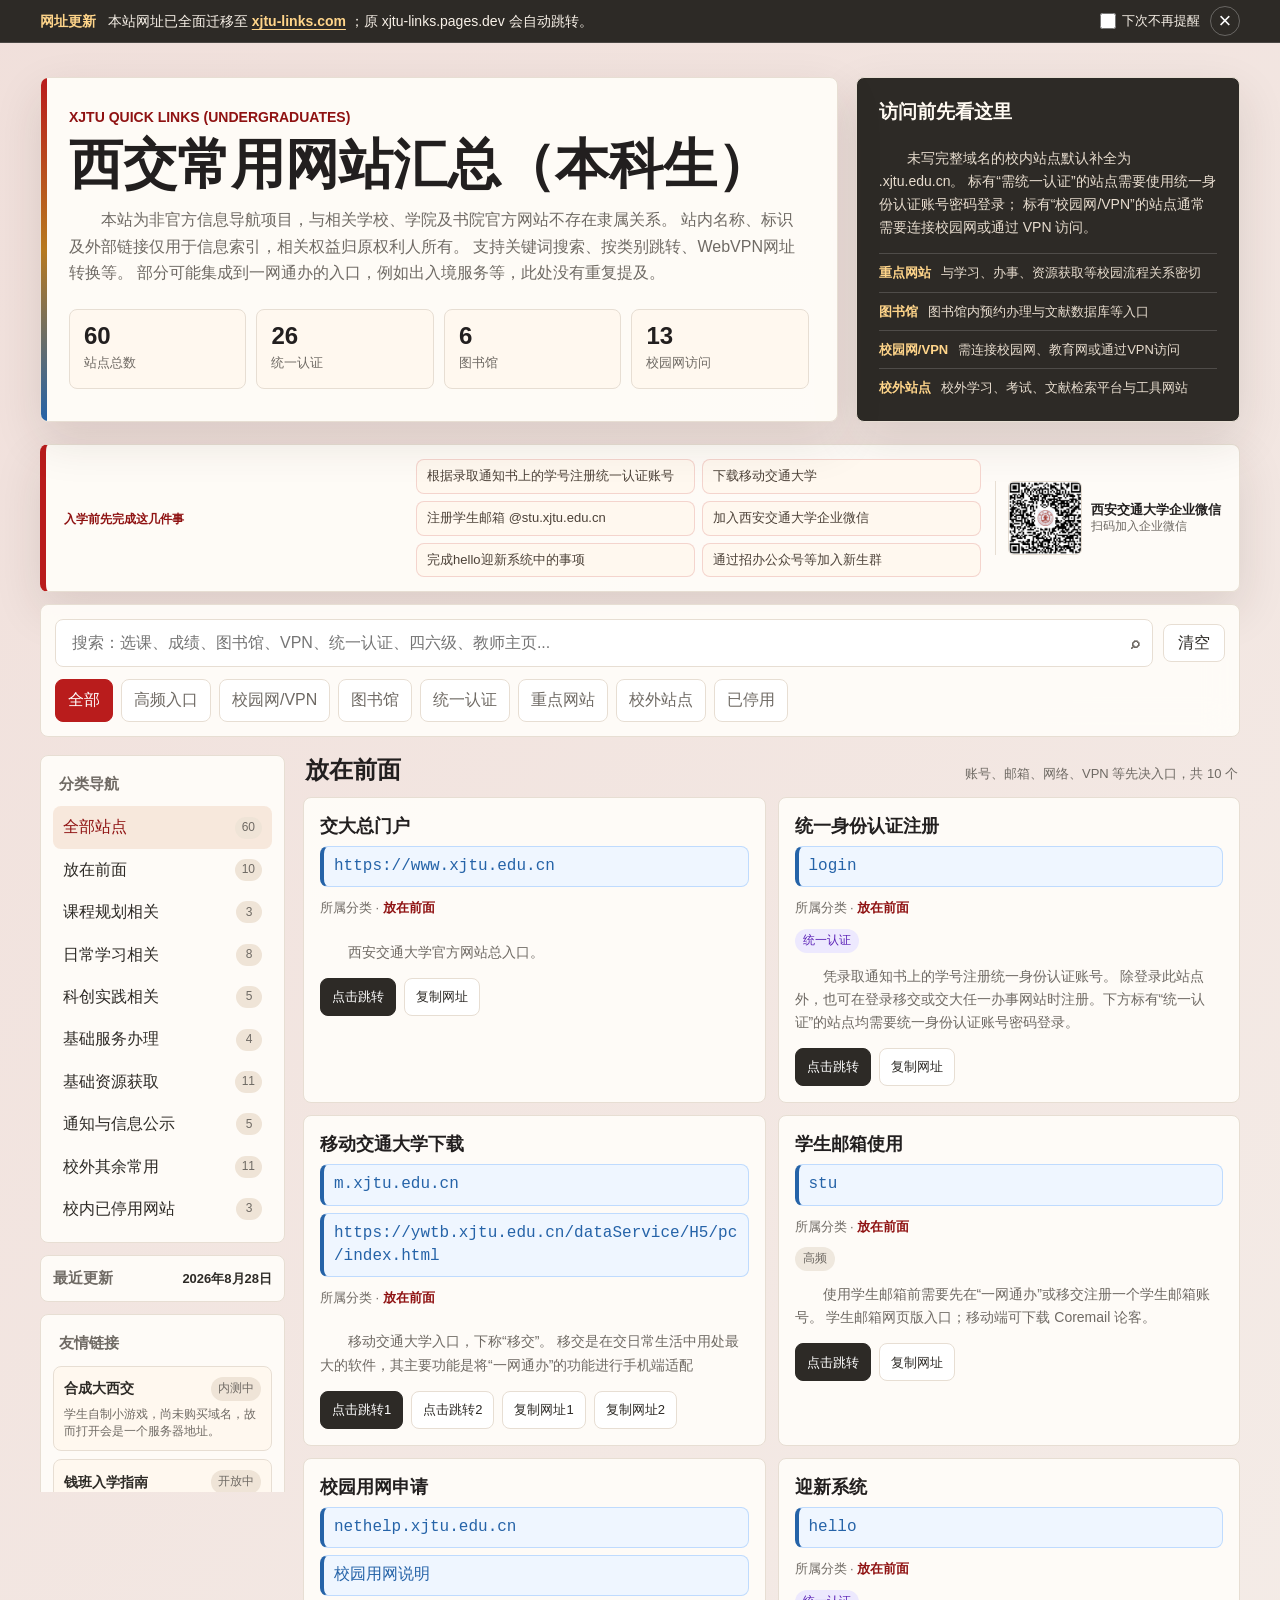
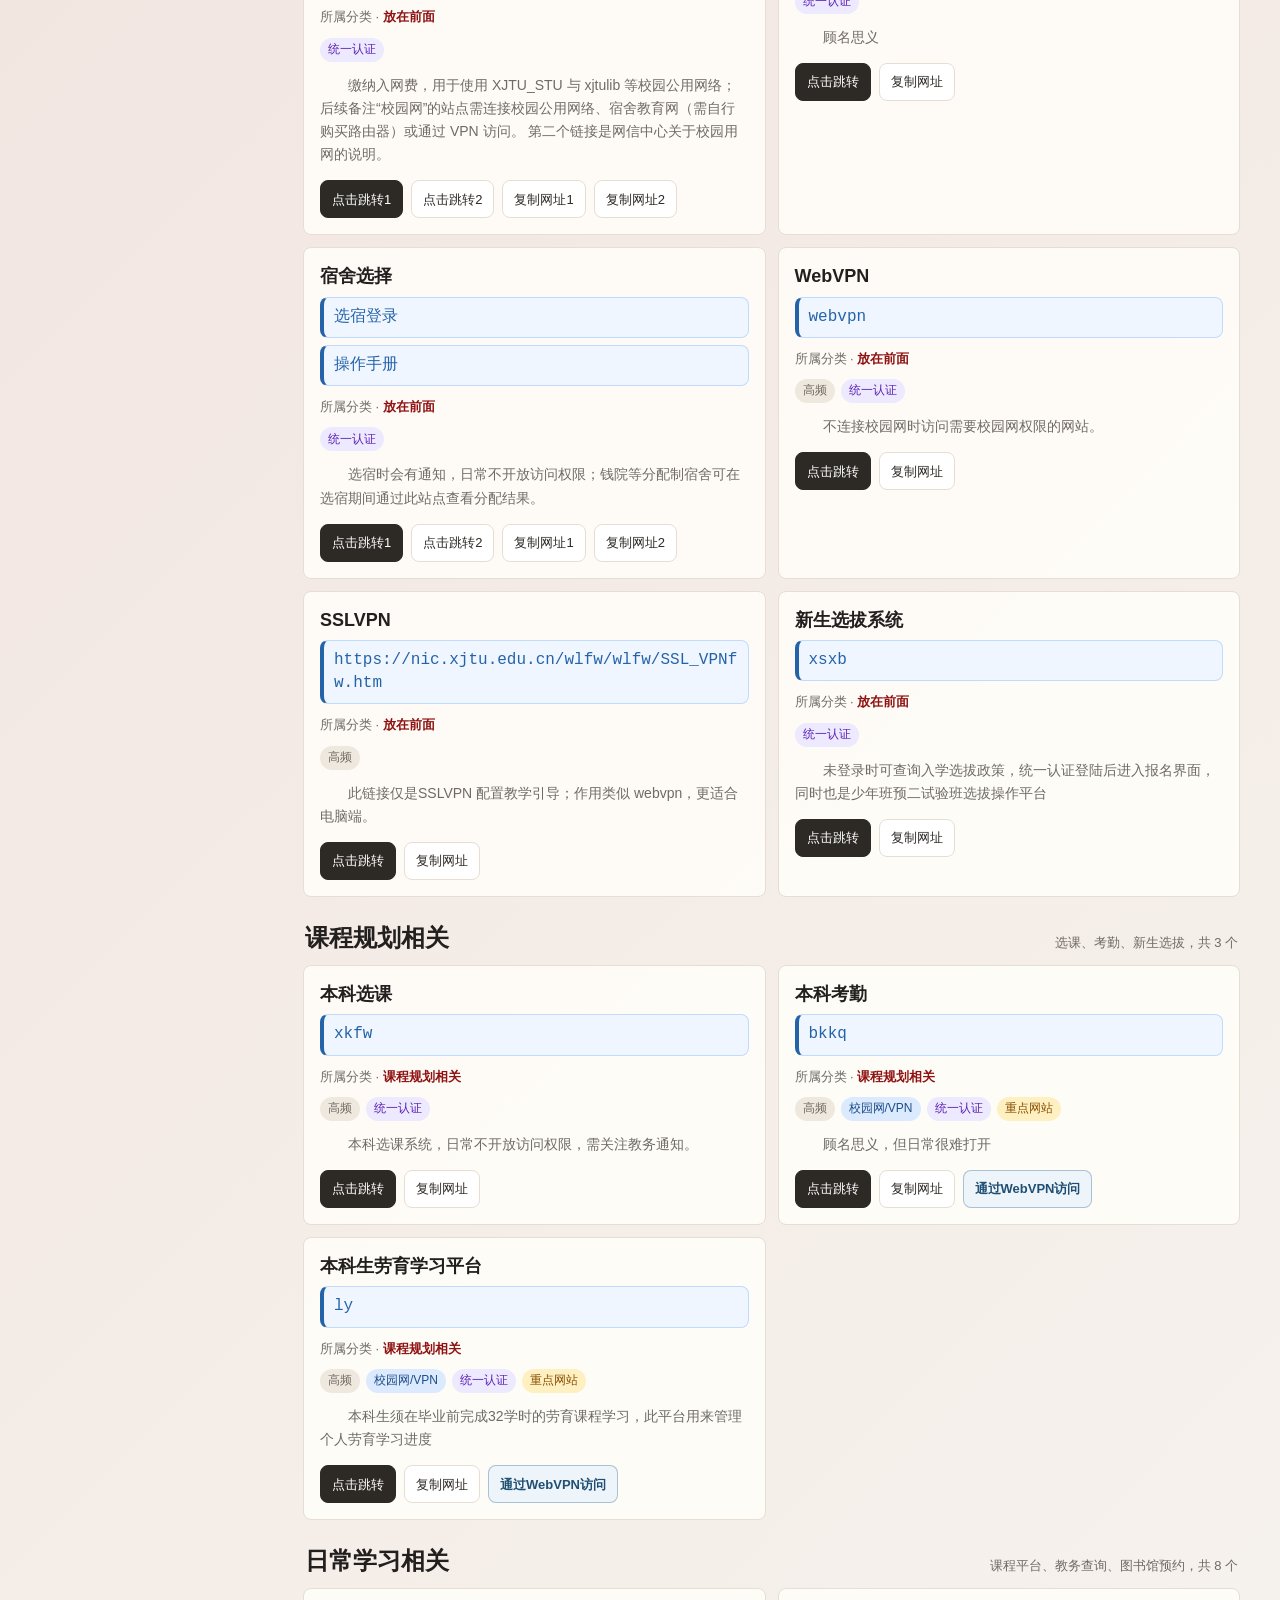
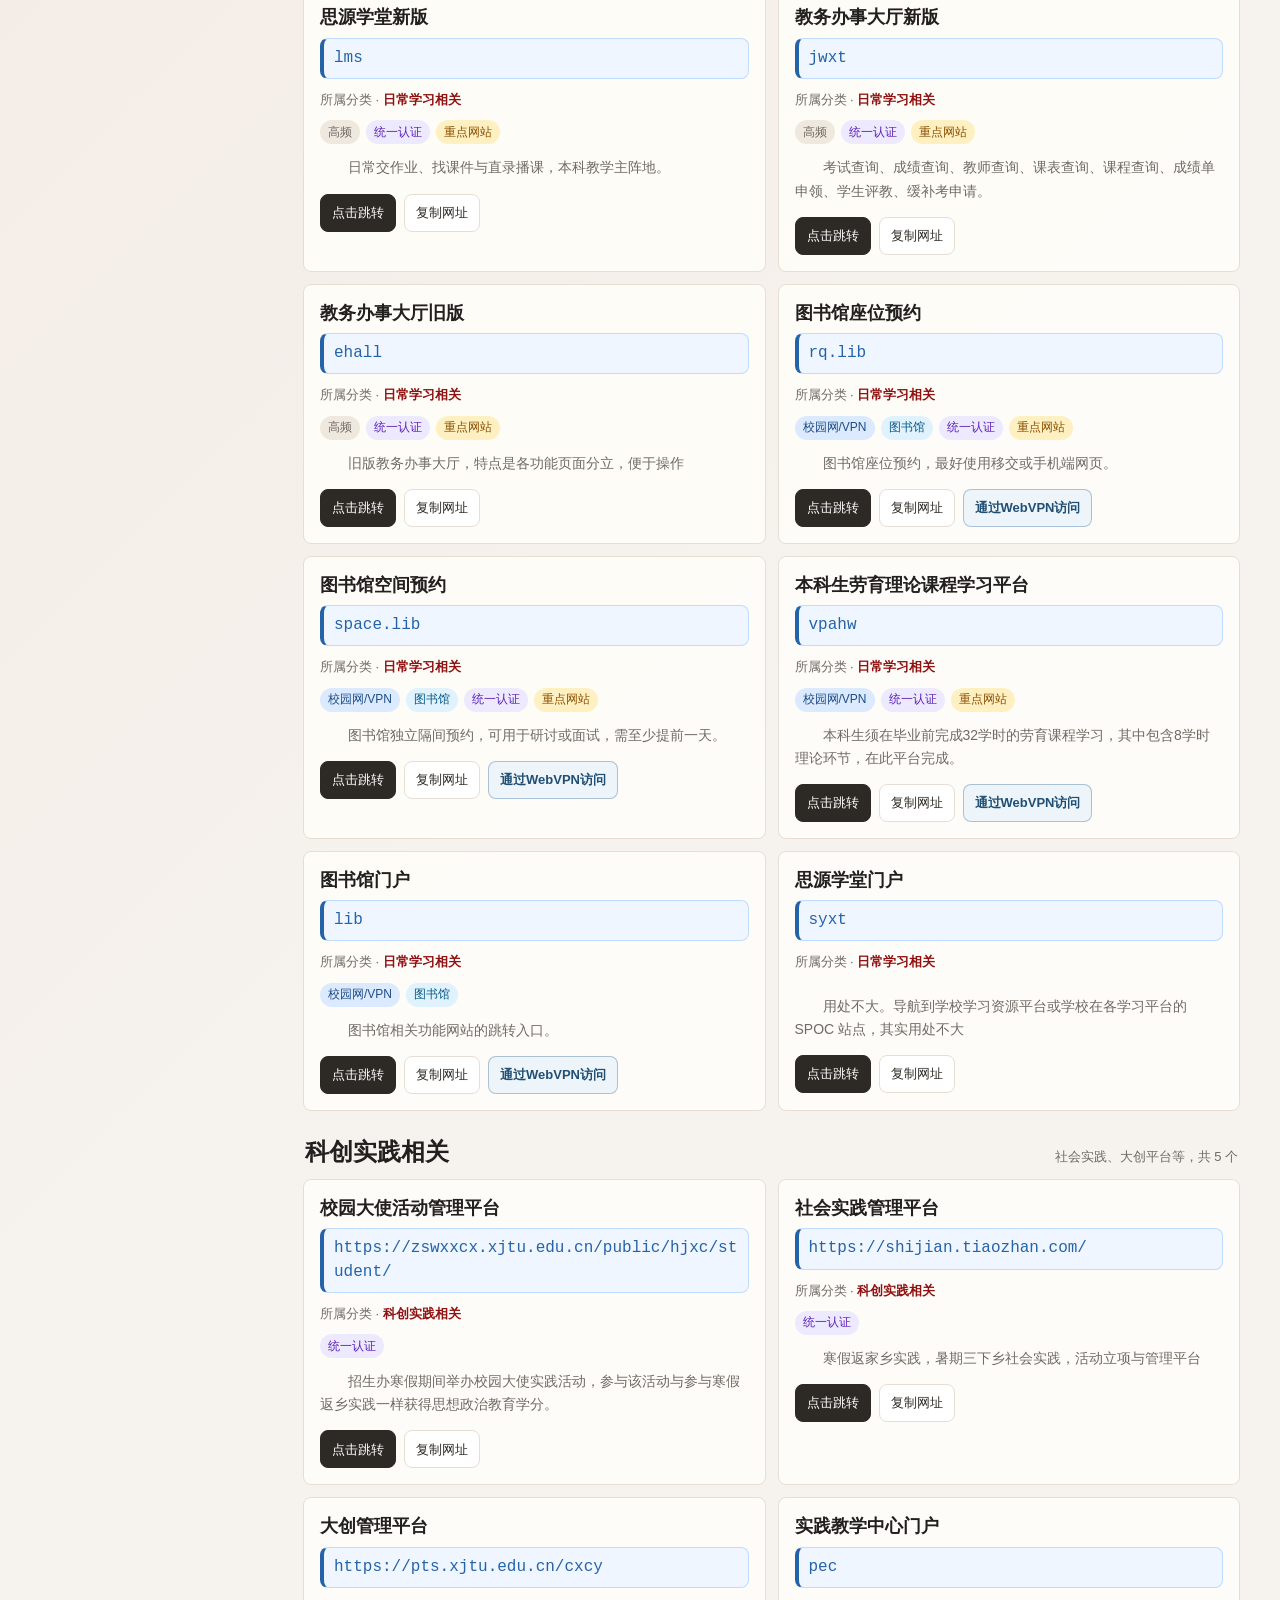
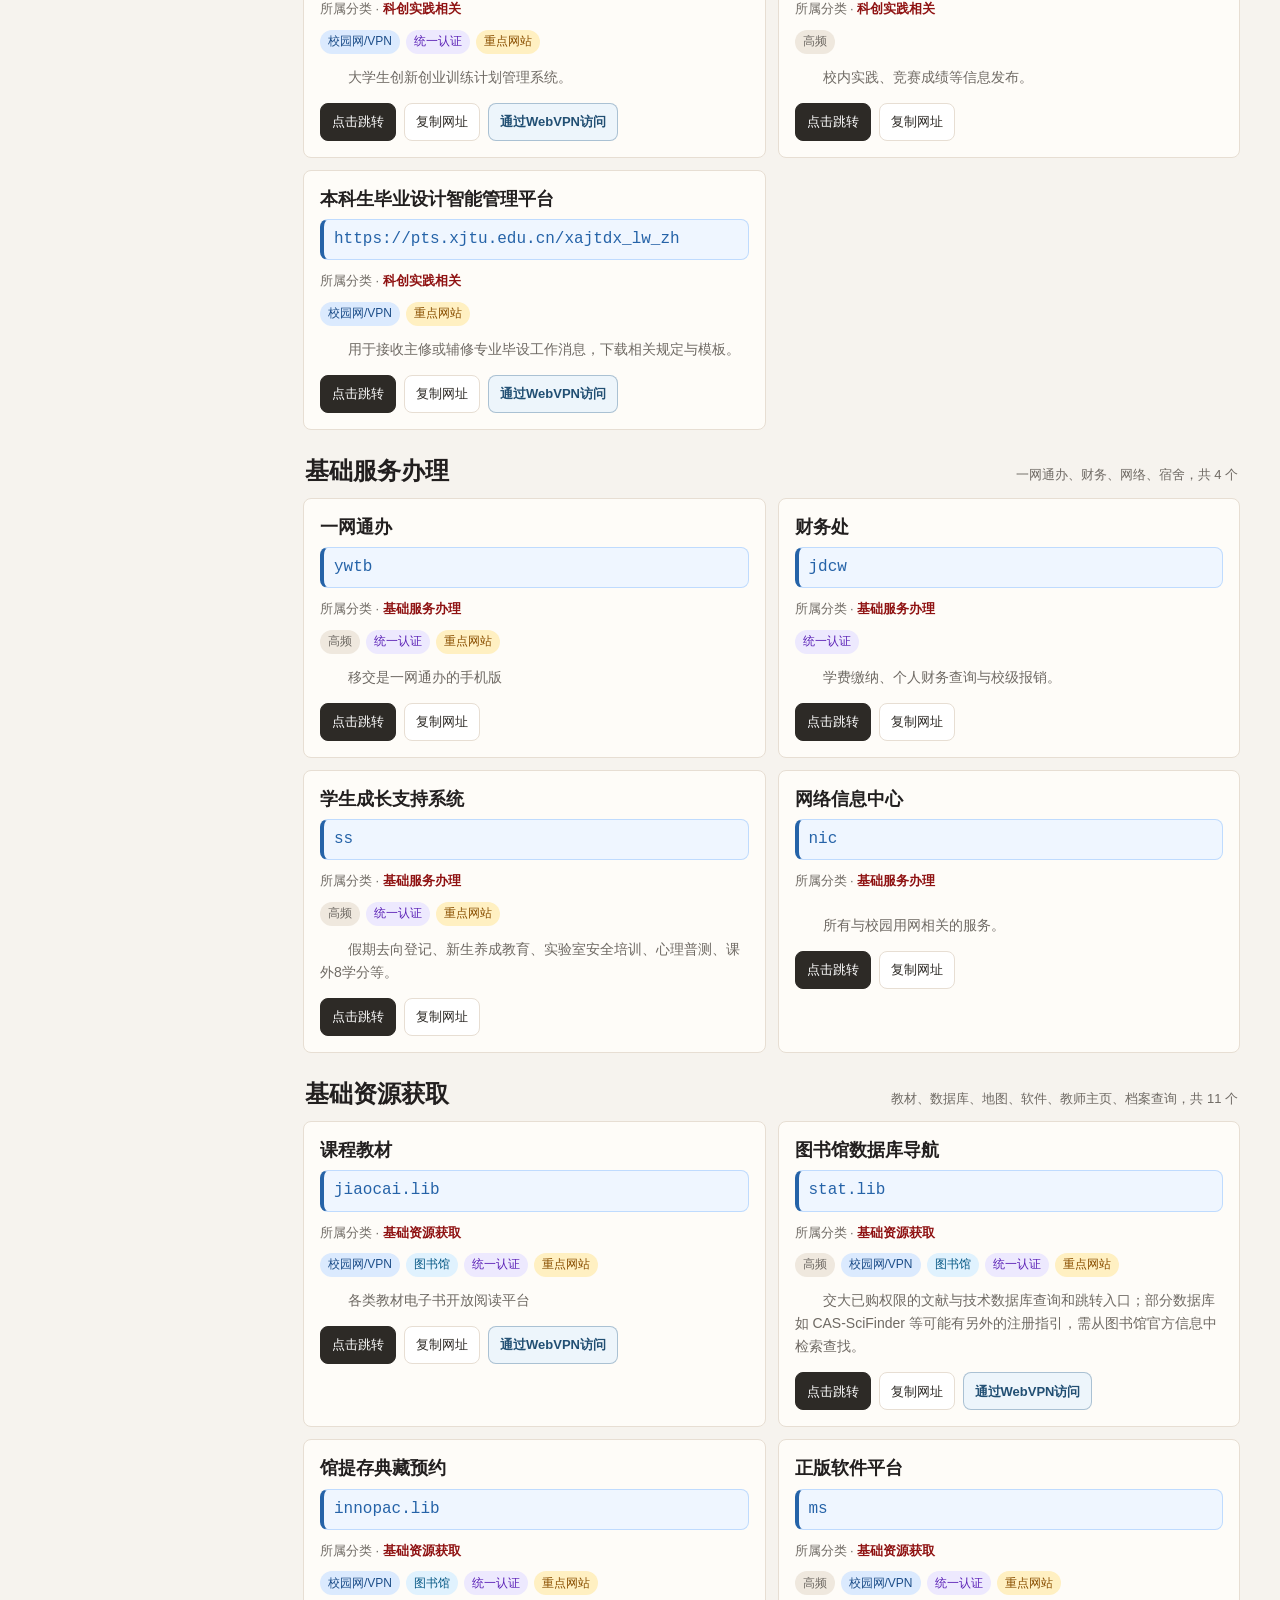
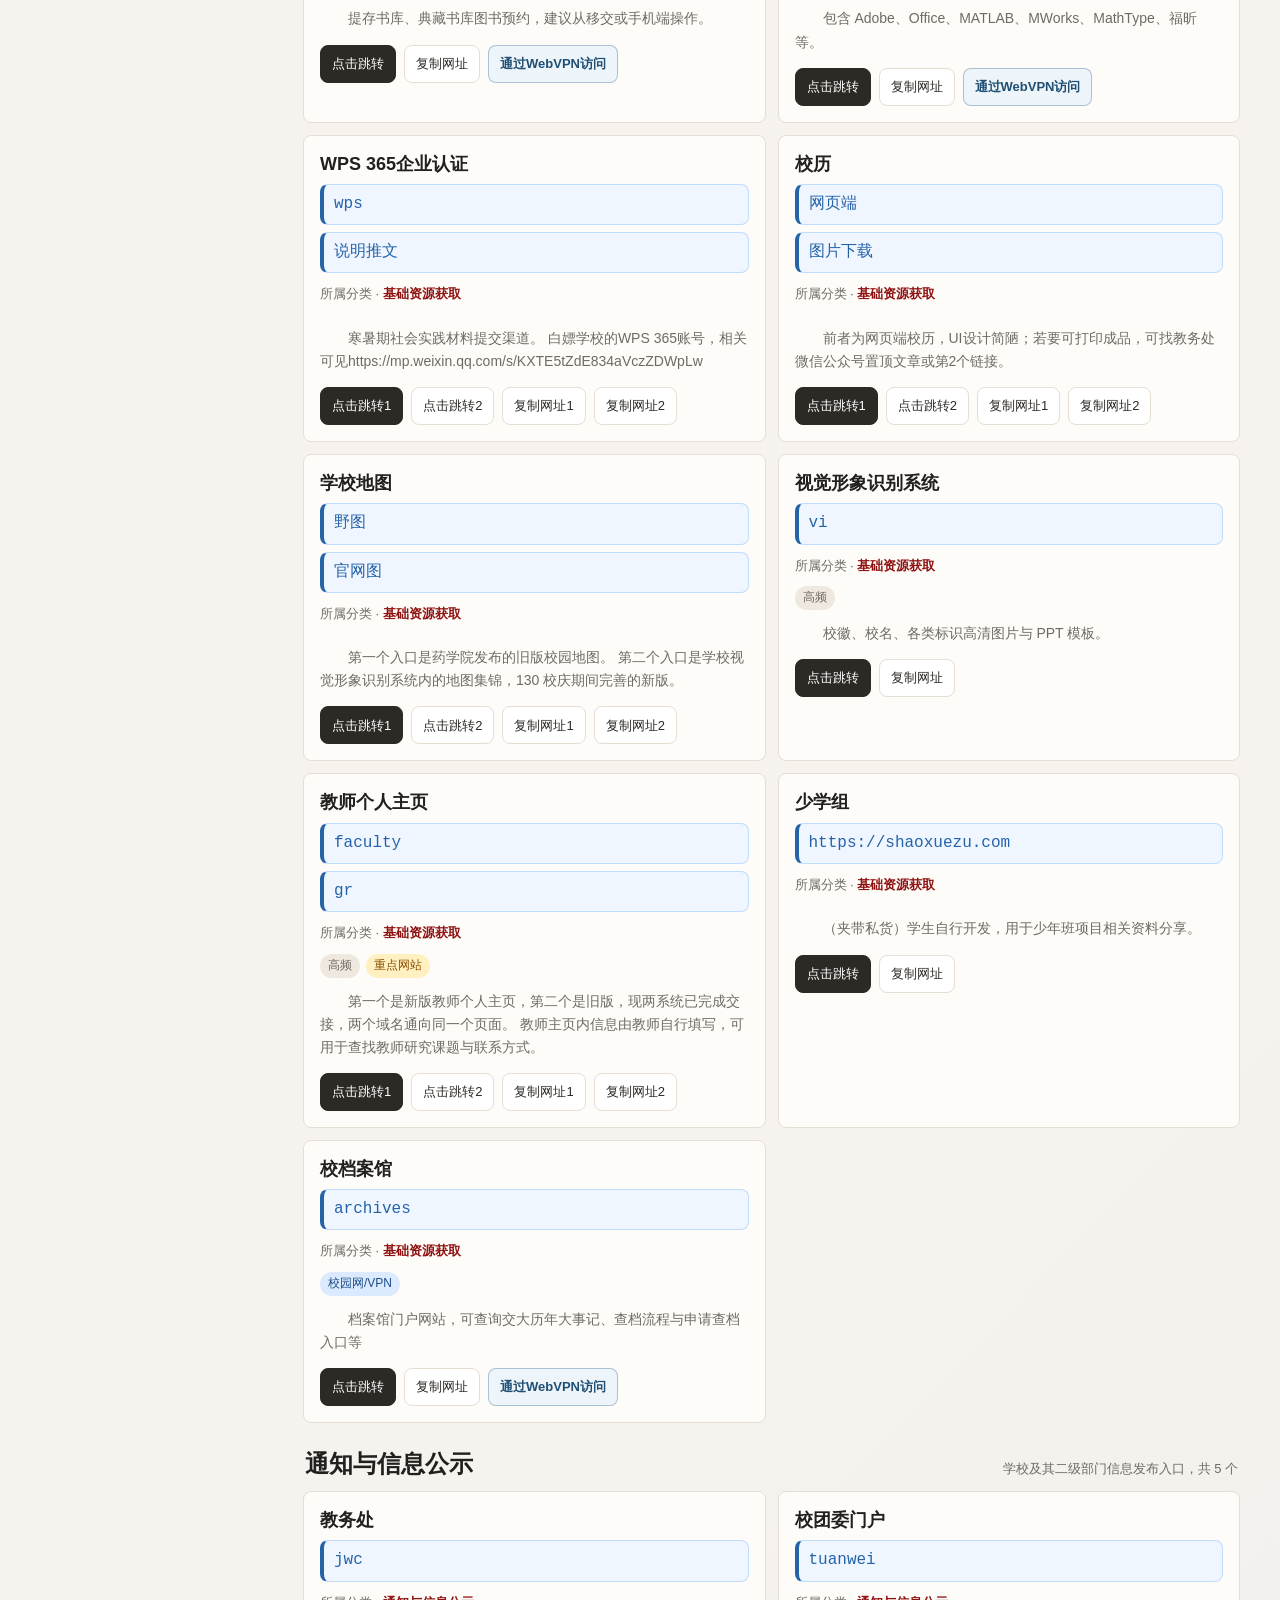
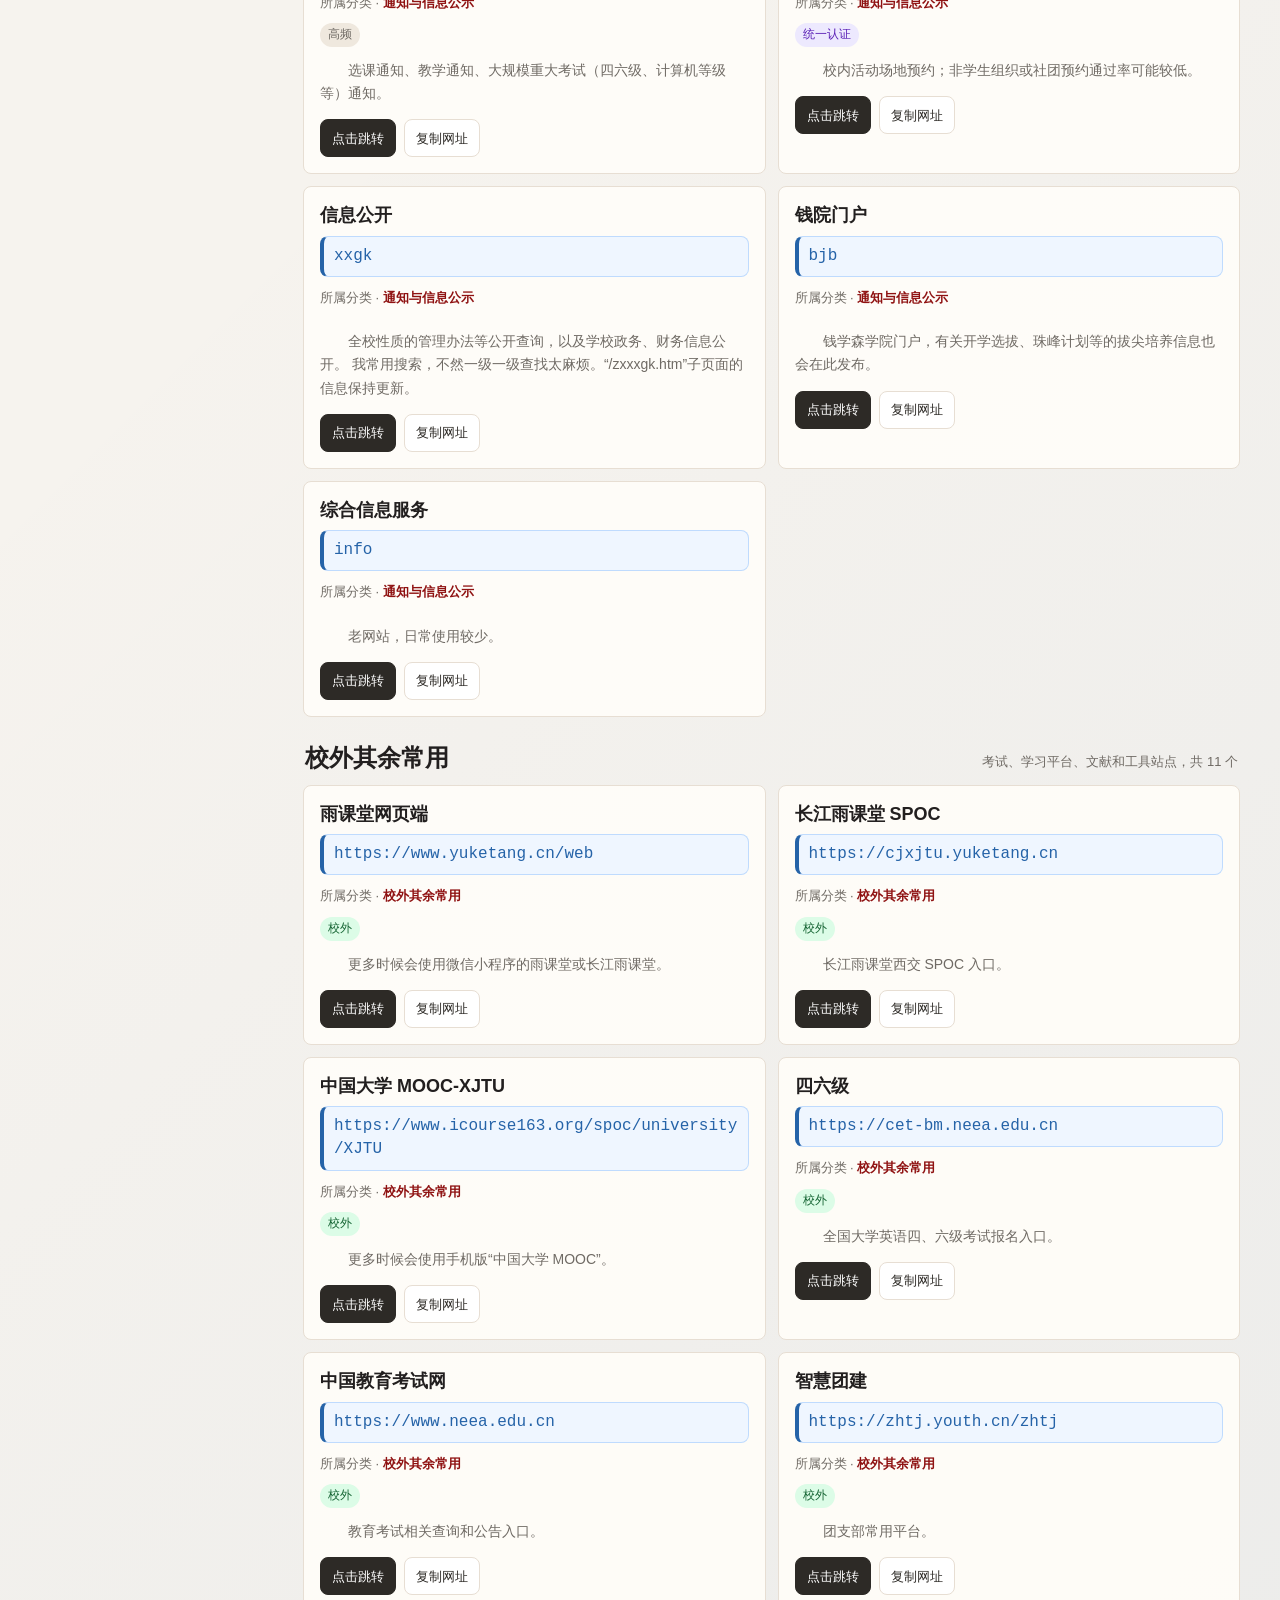
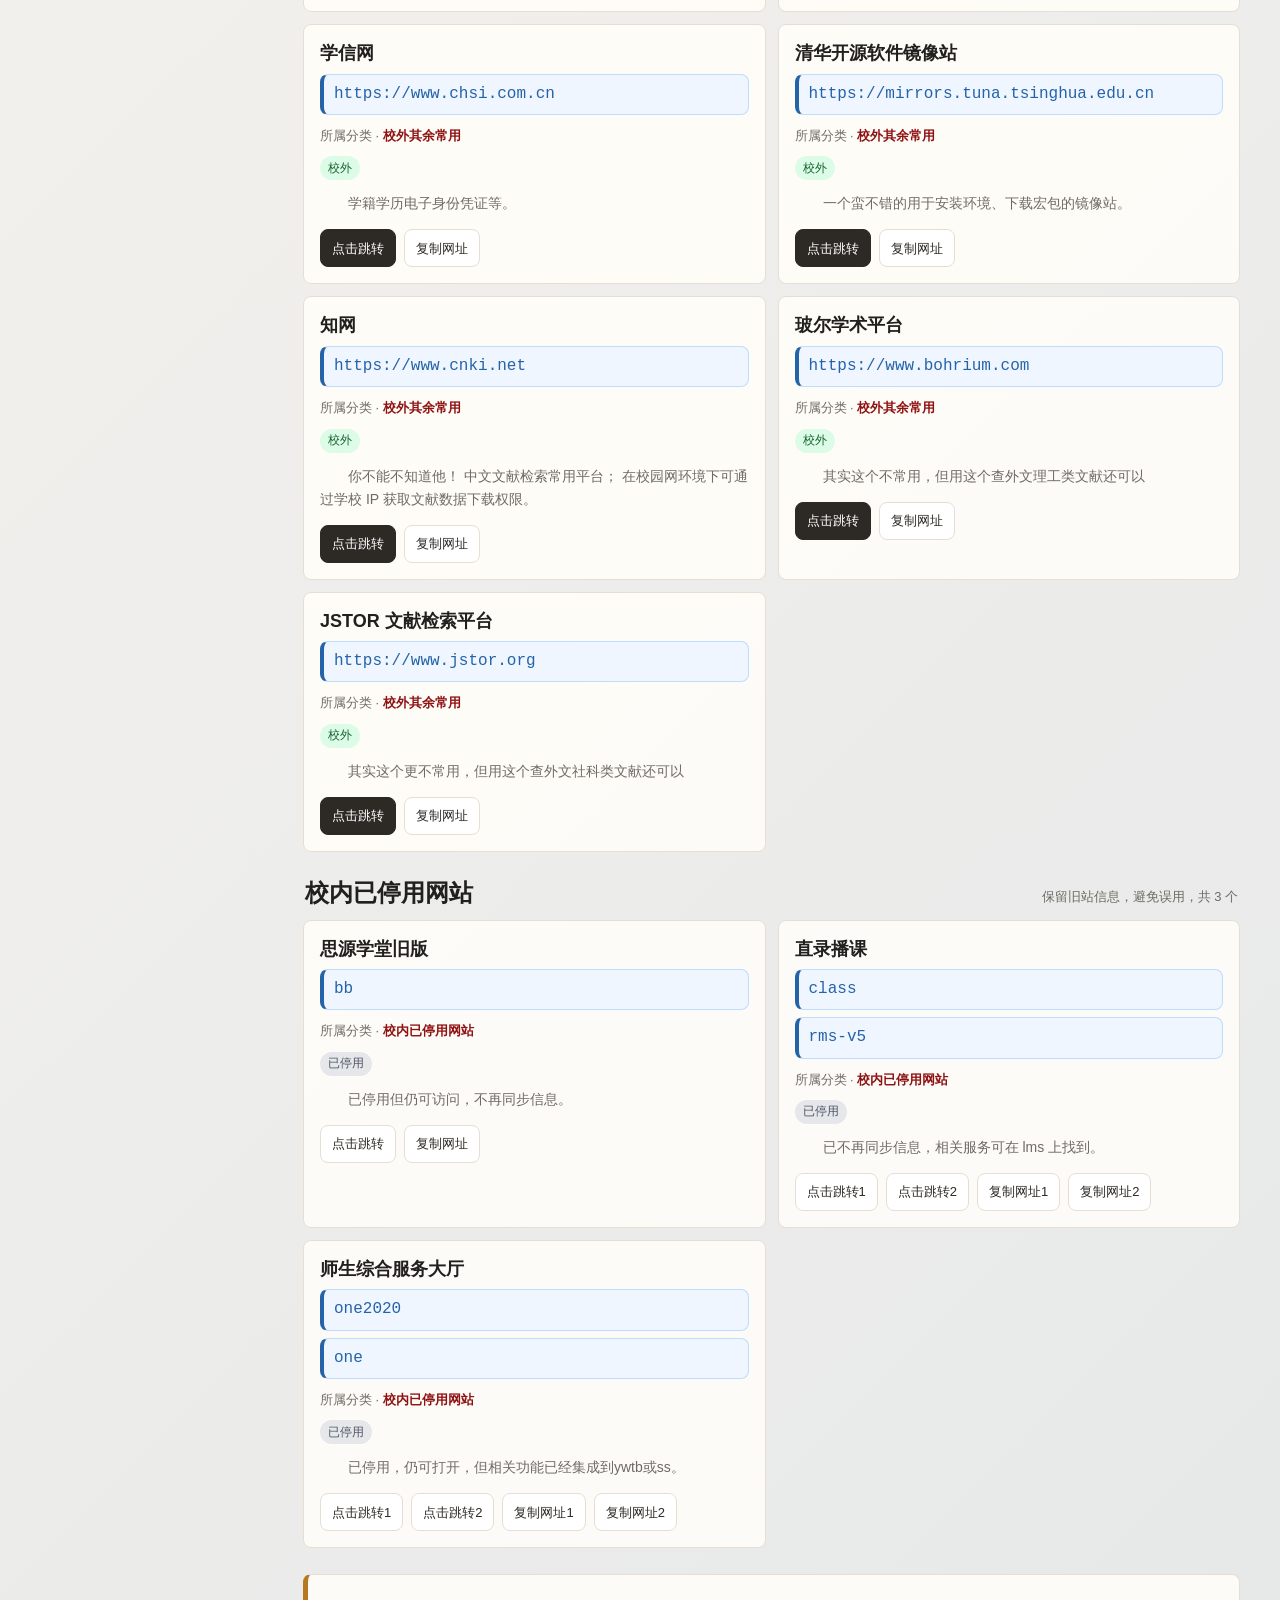
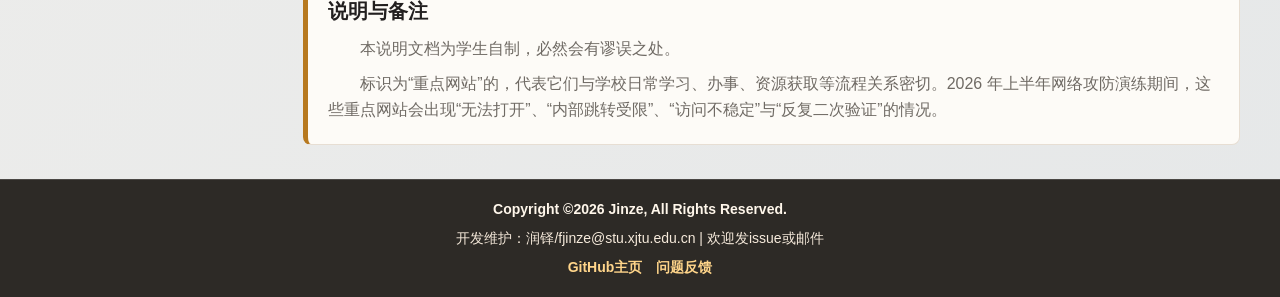
==== commit 80f096e1: "20260828更新" ====
--- a/index.html
+++ b/index.html
@@ -431,7 +431,15 @@
       top: var(--side-rail-sticky-top);
       display: grid;
       gap: 12px;
+      max-height: calc(100vh - var(--side-rail-sticky-top) - 18px);
+      overflow-y: auto;
+      overscroll-behavior: contain;
+      scrollbar-width: none;
       min-width: 0;
+    }
+
+    .side-rail::-webkit-scrollbar {
+      display: none;
     }
 
     .category-nav {
@@ -1129,6 +1137,9 @@
 
       .side-rail {
         position: static;
+        max-height: none;
+        overflow: visible;
+        overscroll-behavior: auto;
       }
 
       .category-nav .nav-list {
@@ -2032,7 +2043,7 @@
                 "本说明文档为学生自制，必然会有谬误之处。",
                 "标识为“重点网站”的，代表它们与学校日常学习、办事、资源获取等流程关系密切。2026 年上半年网络攻防演练期间，这些重点网站会出现“无法打开”、“内部跳转受限”、“访问不稳定”与“反复二次验证”的情况。"
           ],
-          lastUpdated: "2026-08-18",
+          lastUpdated: "2026-08-28",
           copyright: {
                 startYear: 2026,
                 holder: "Jinze"
@@ -2177,6 +2188,12 @@
                 status: "内测中",
                 description: "学生自制小游戏，尚未购买域名，故而打开会是一个服务器地址。",
                 url: "http://47.99.48.177/"
+          },
+          {
+                title: "钱班入学指南",
+                status: "开放中",
+                description: "学生自整理的钱学森学(书)院的相关文件（含入学选拔），供新生参考",
+                url: "https://qian-guide.com/"
           }
     ];
 
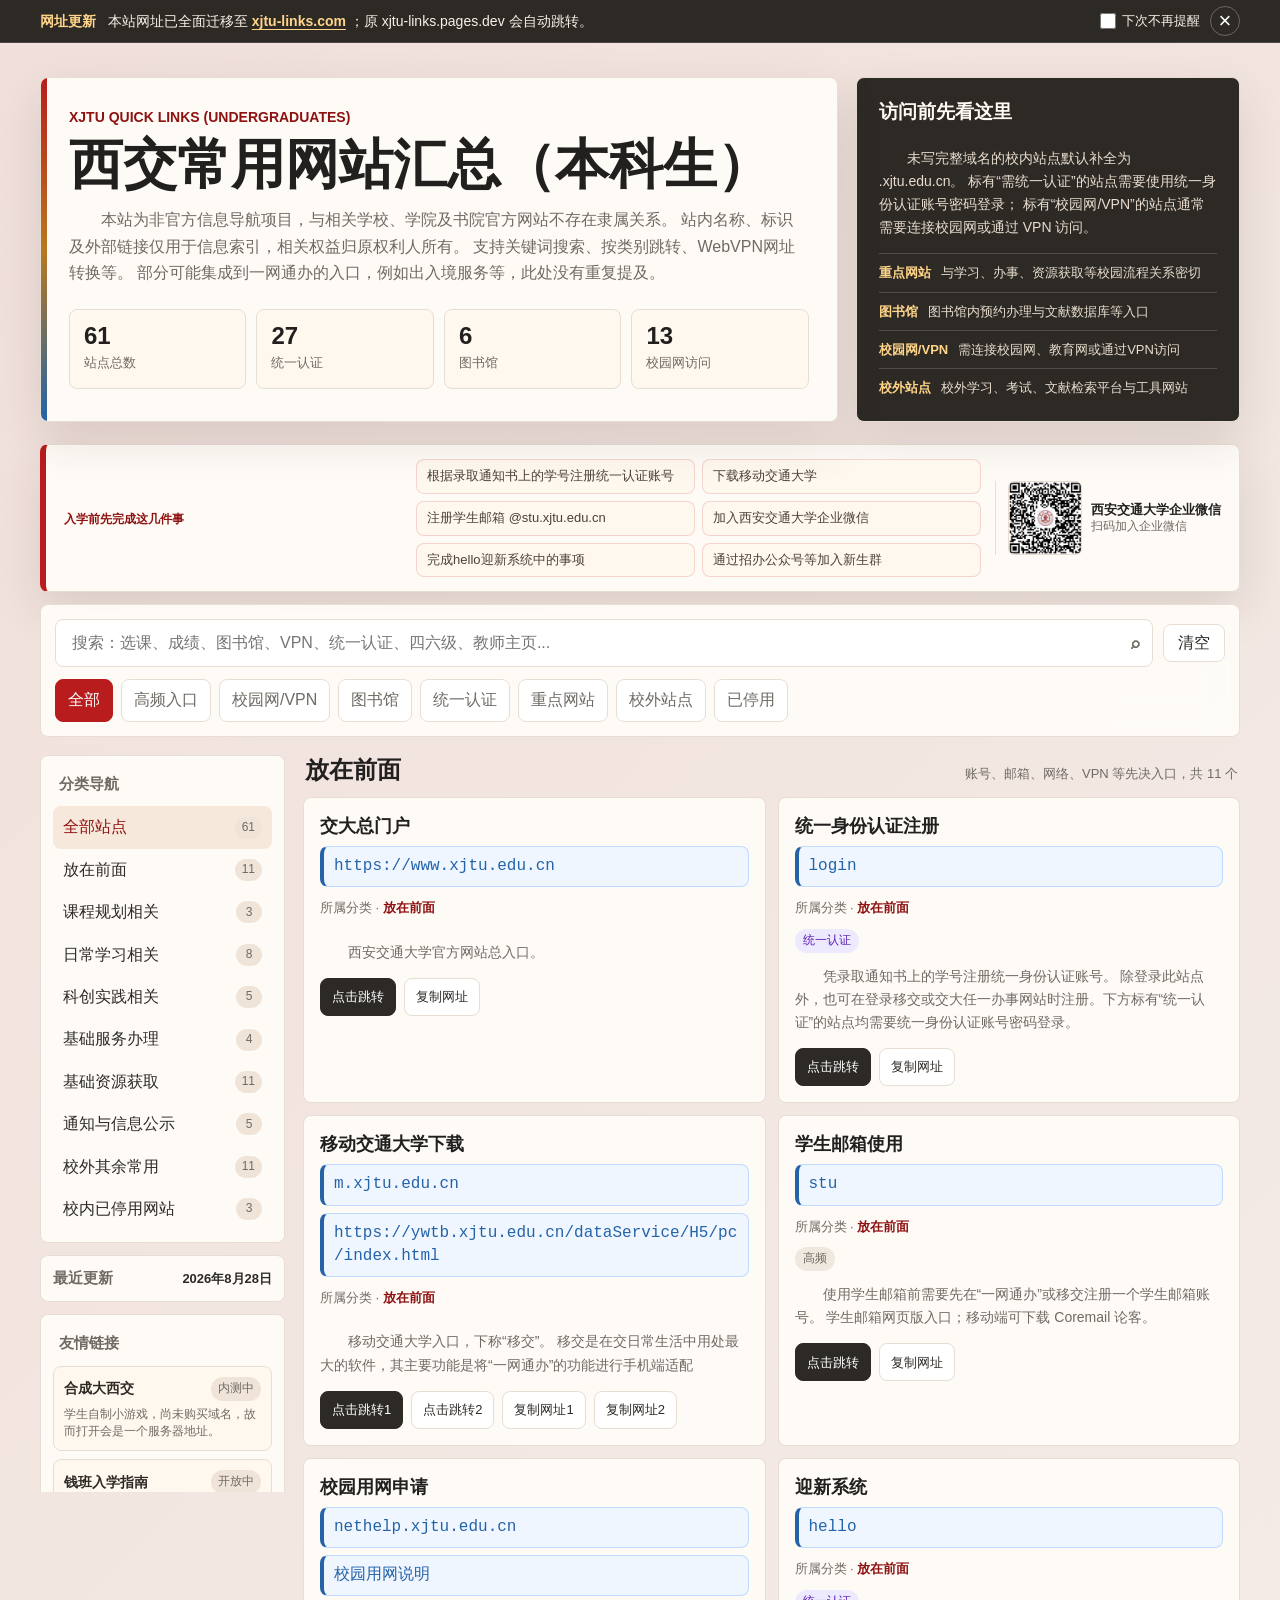
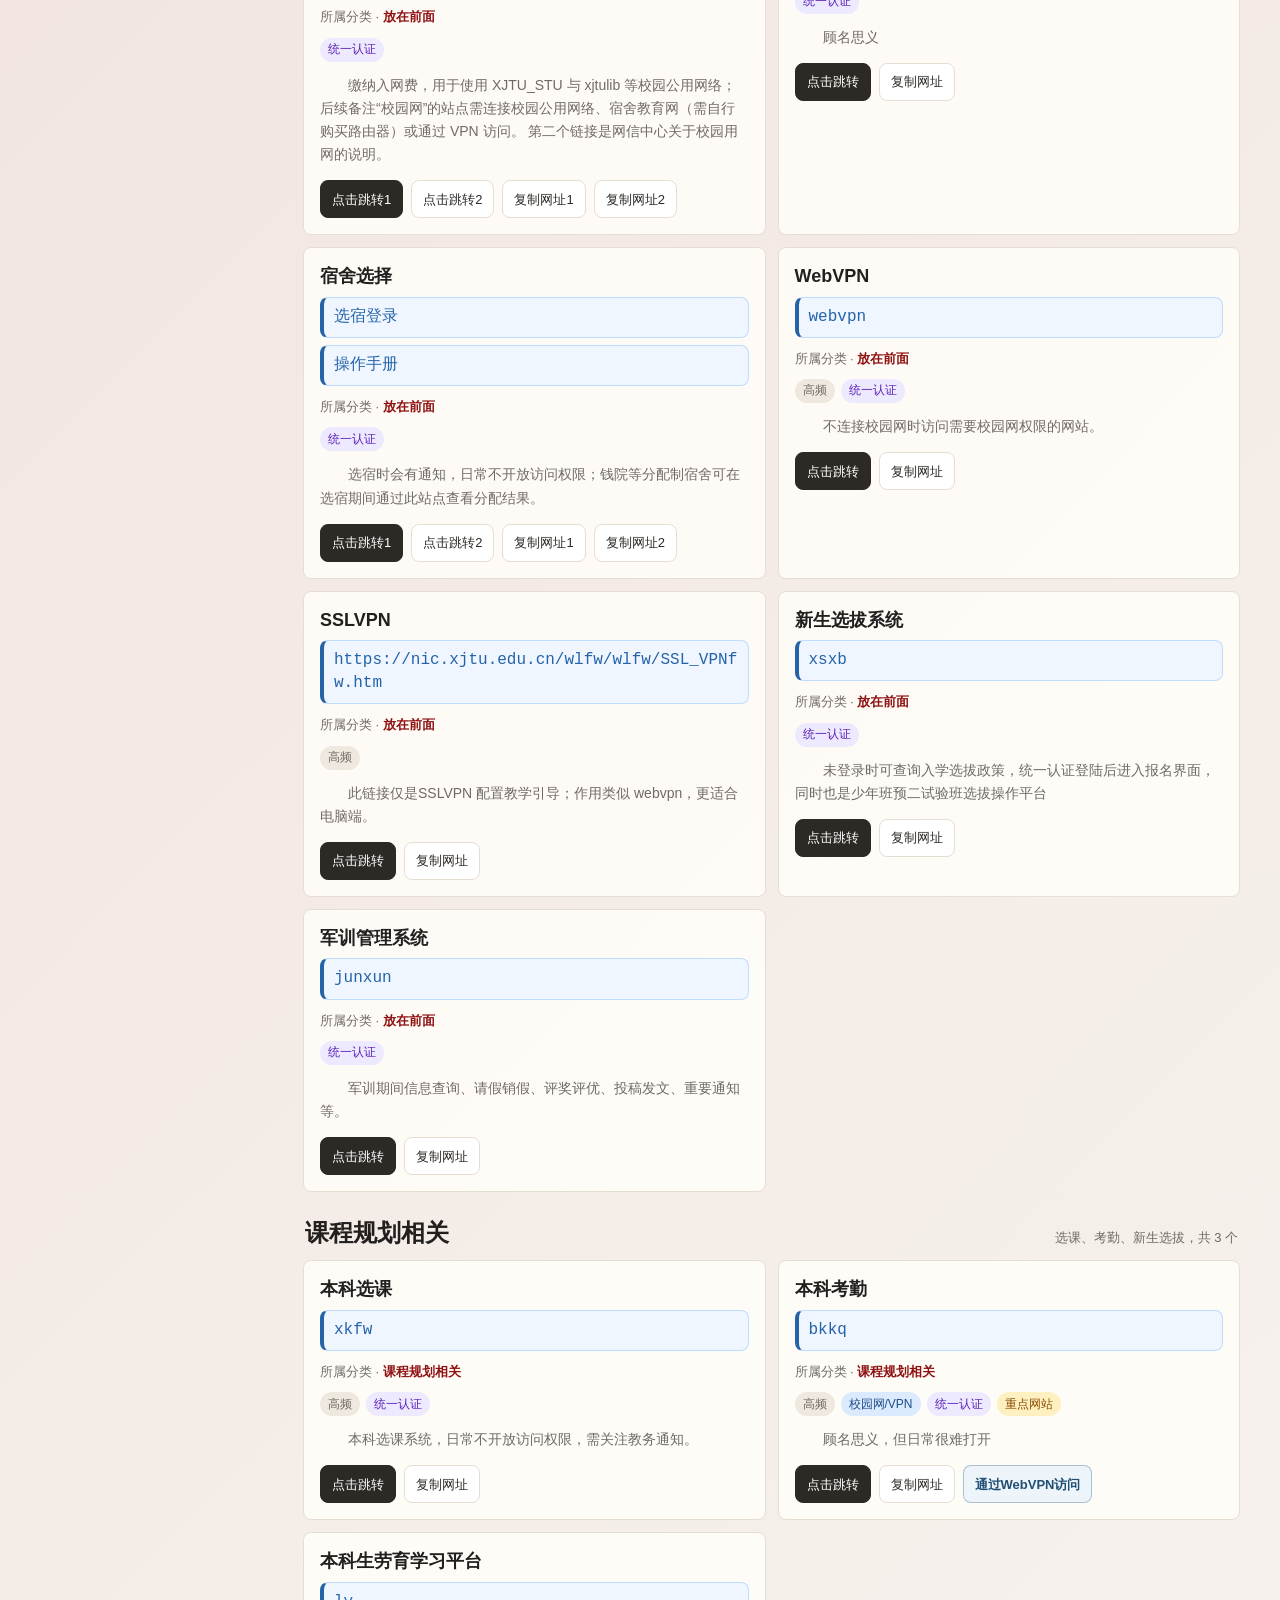
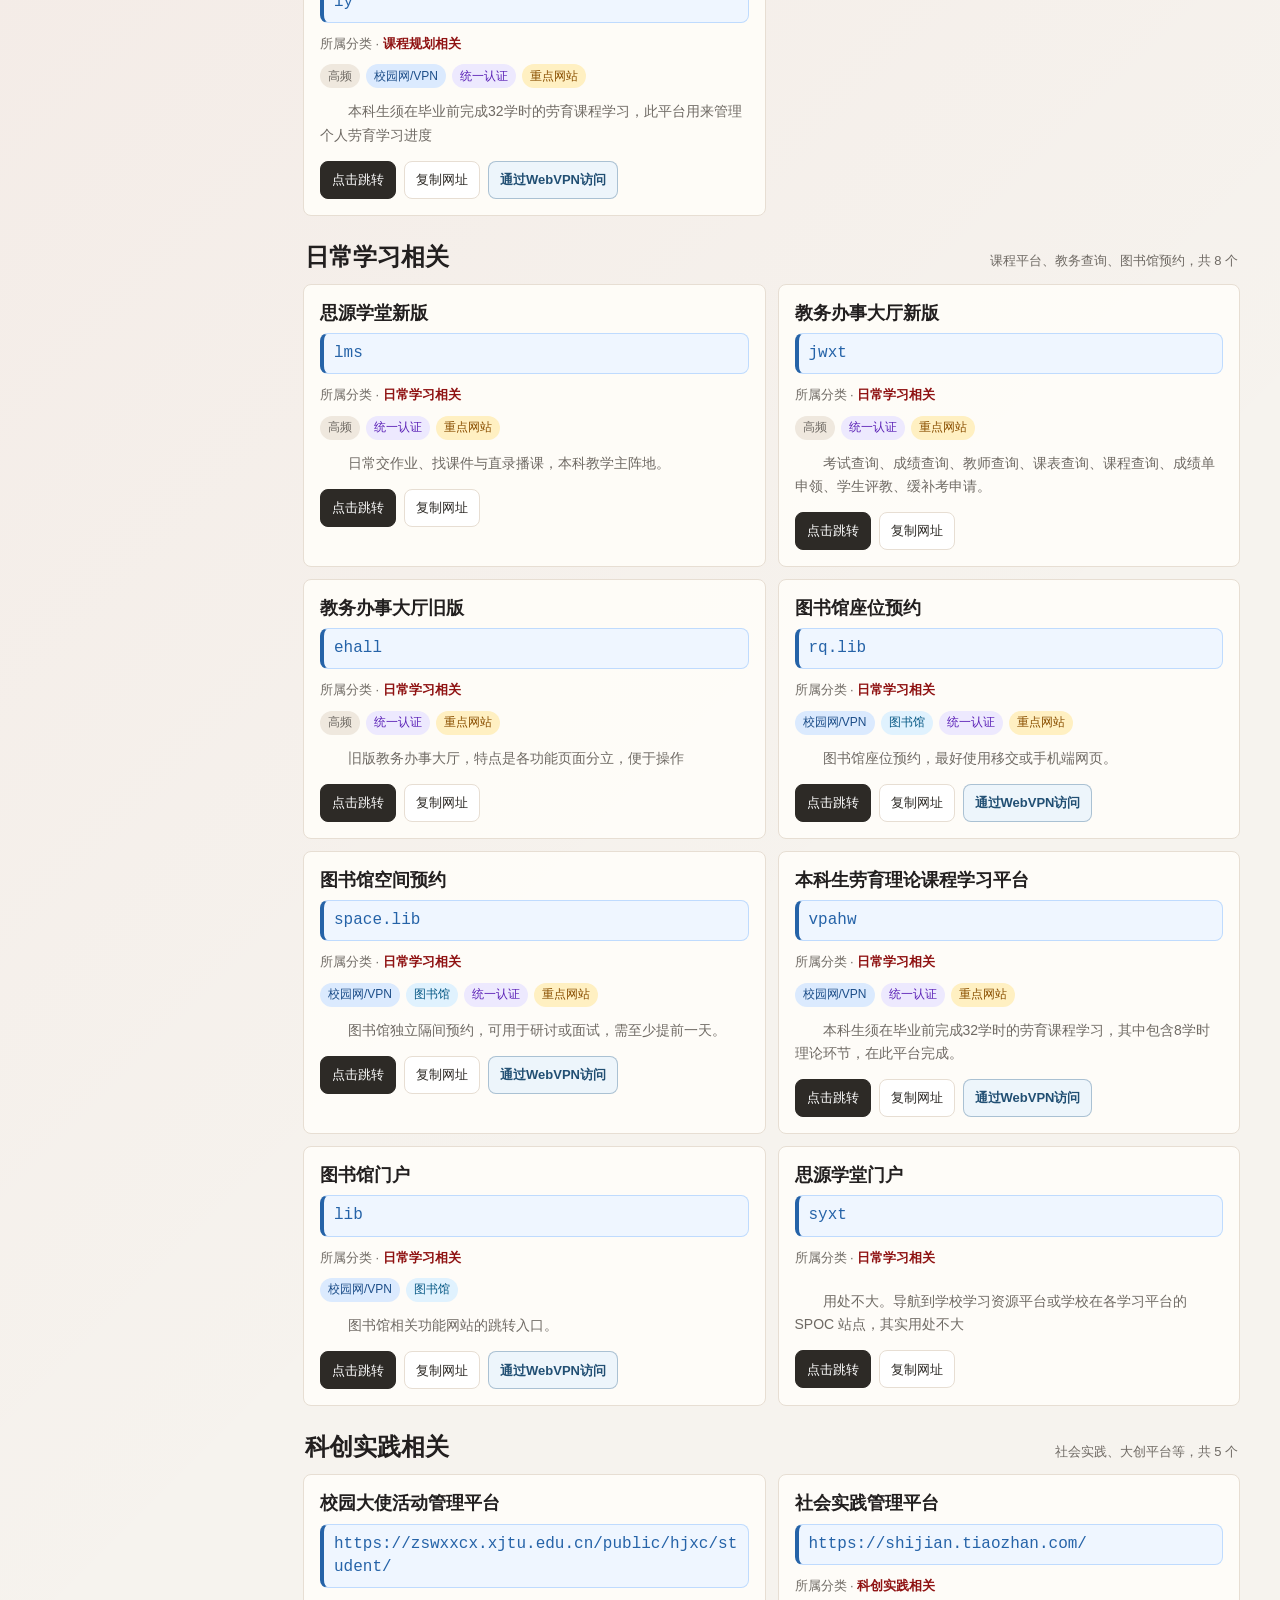
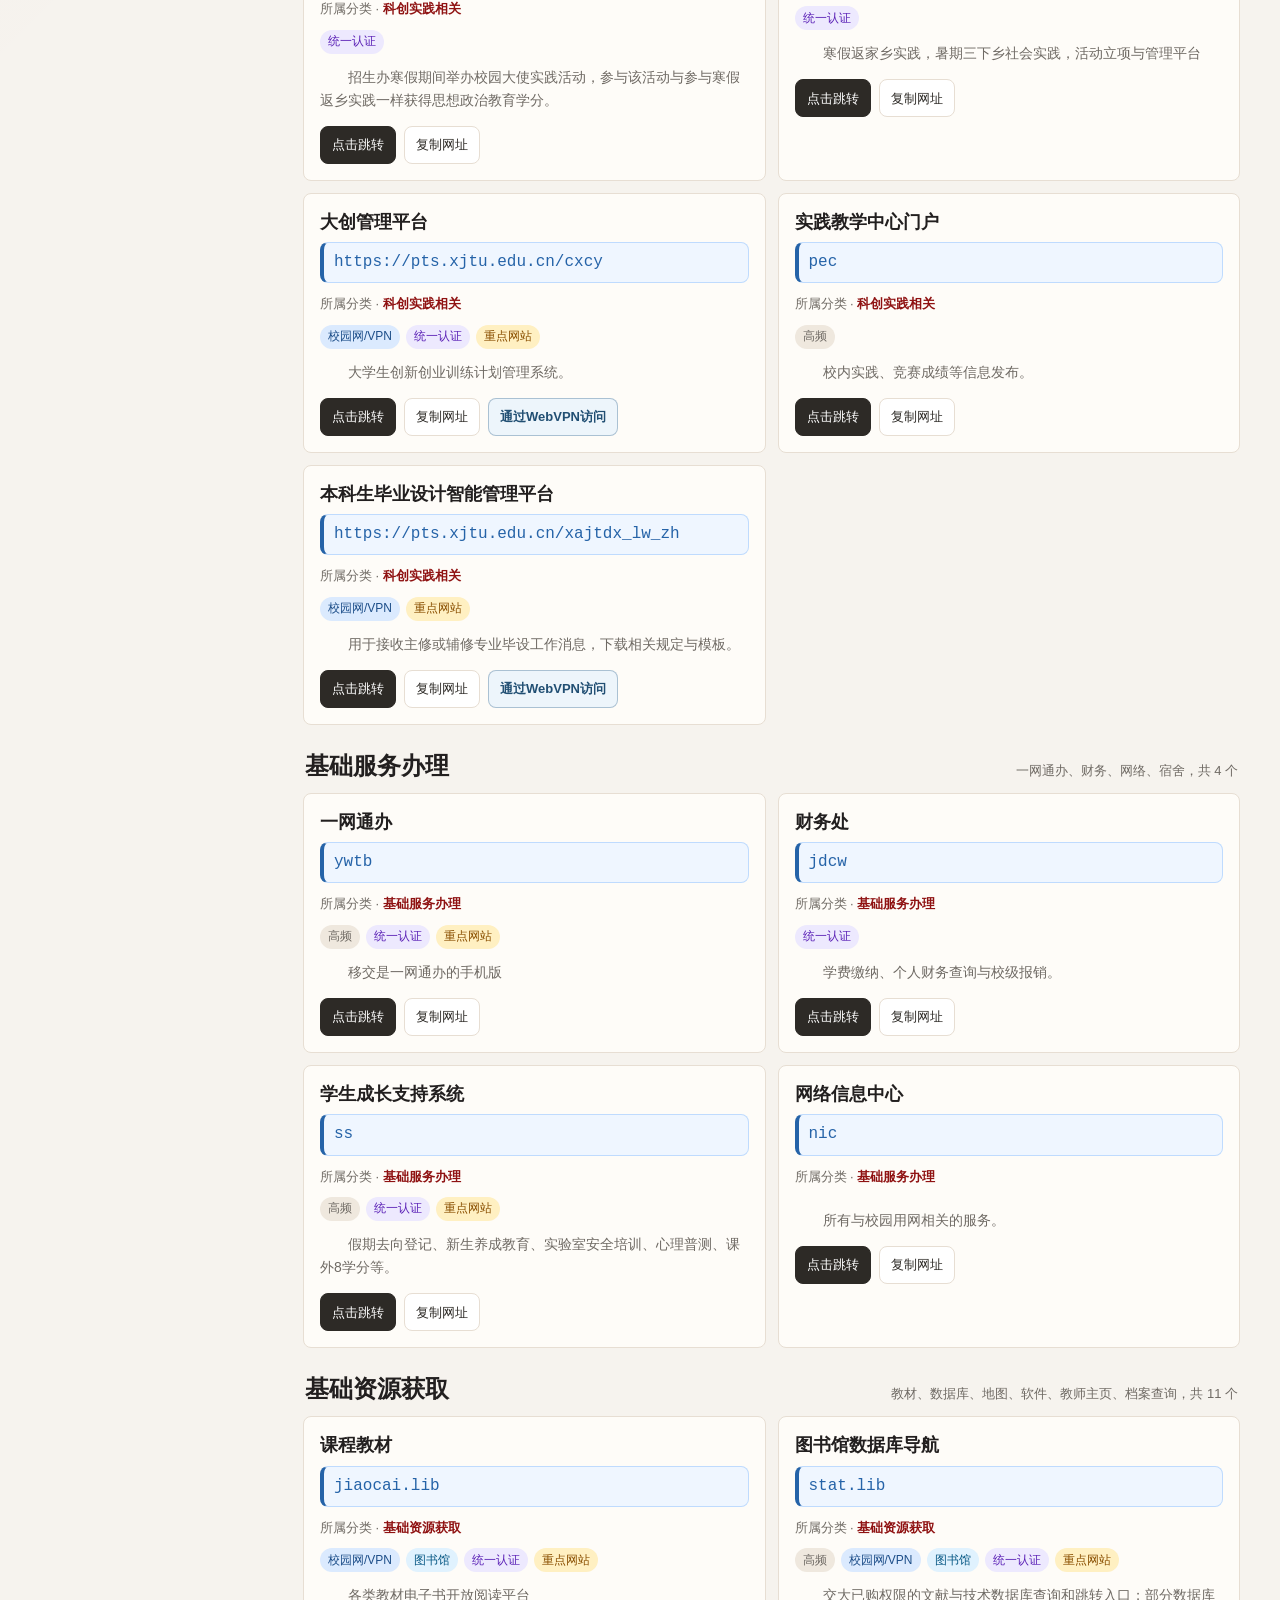
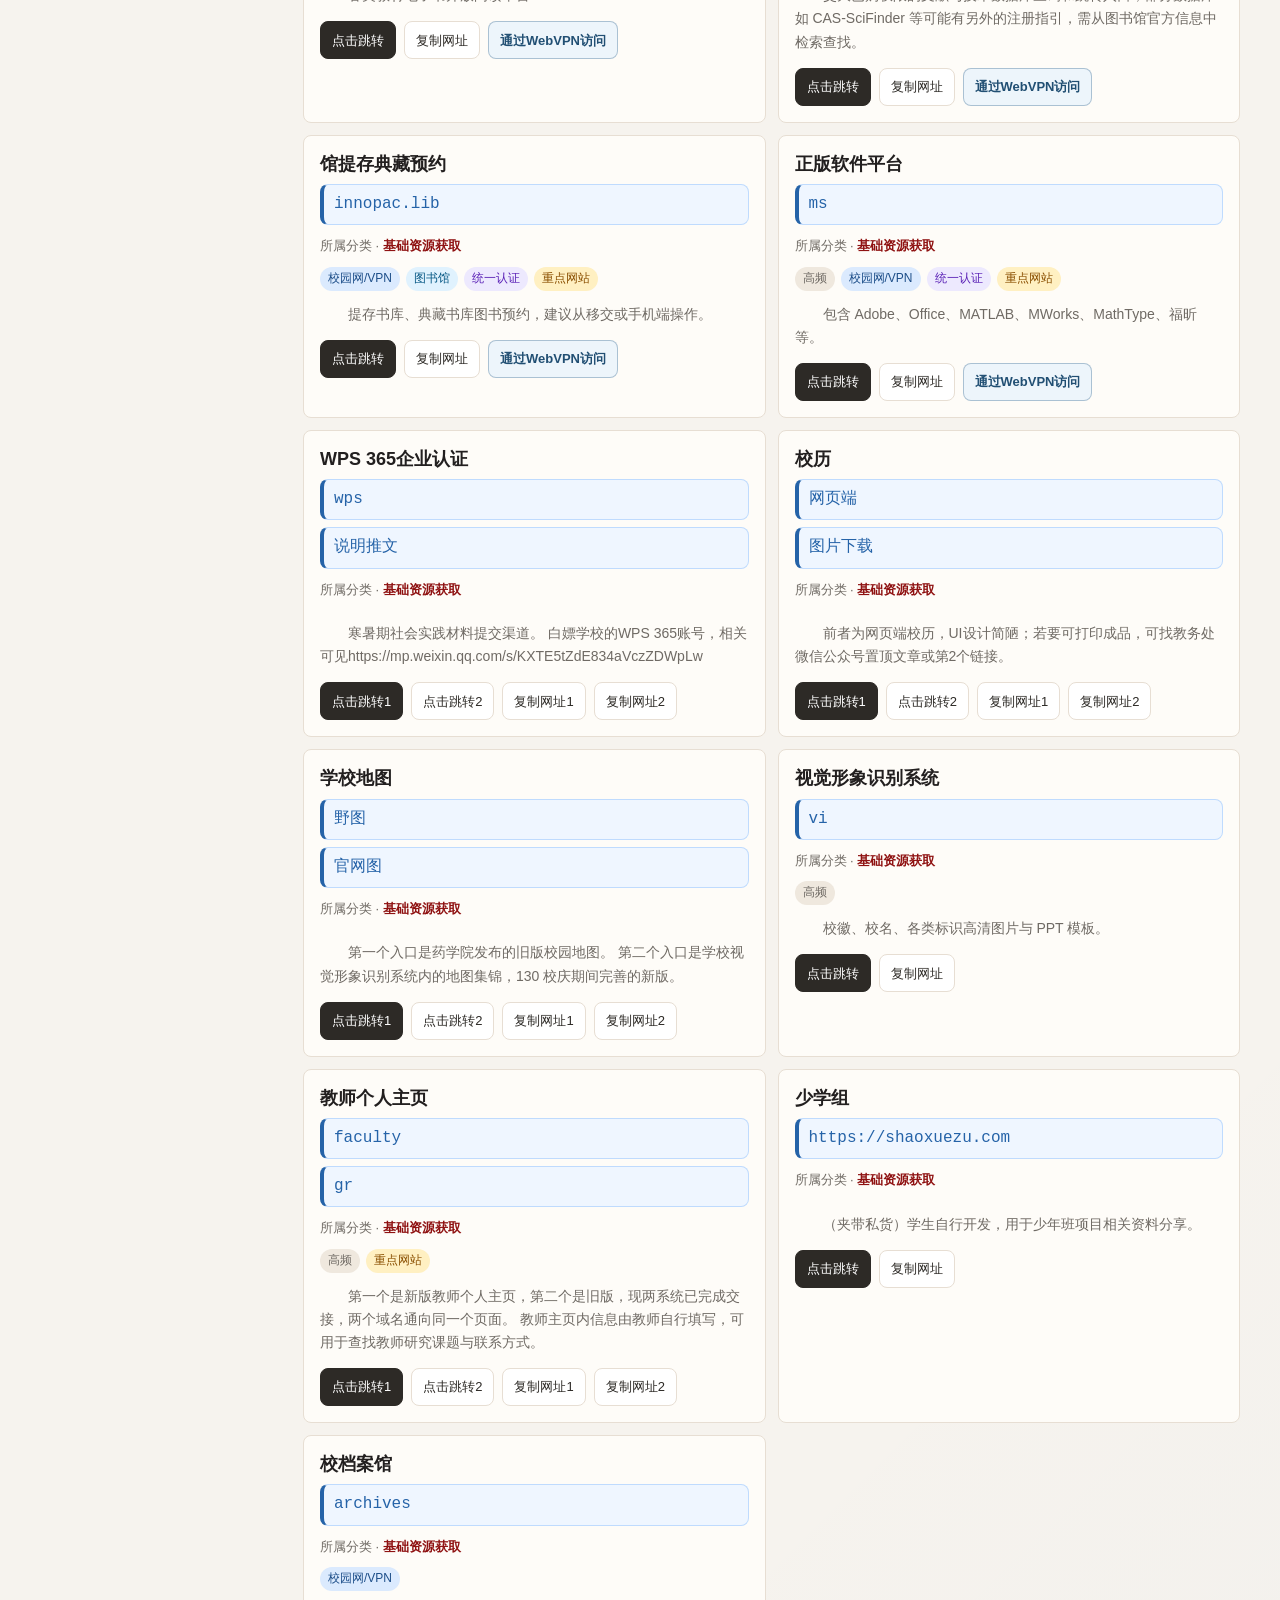
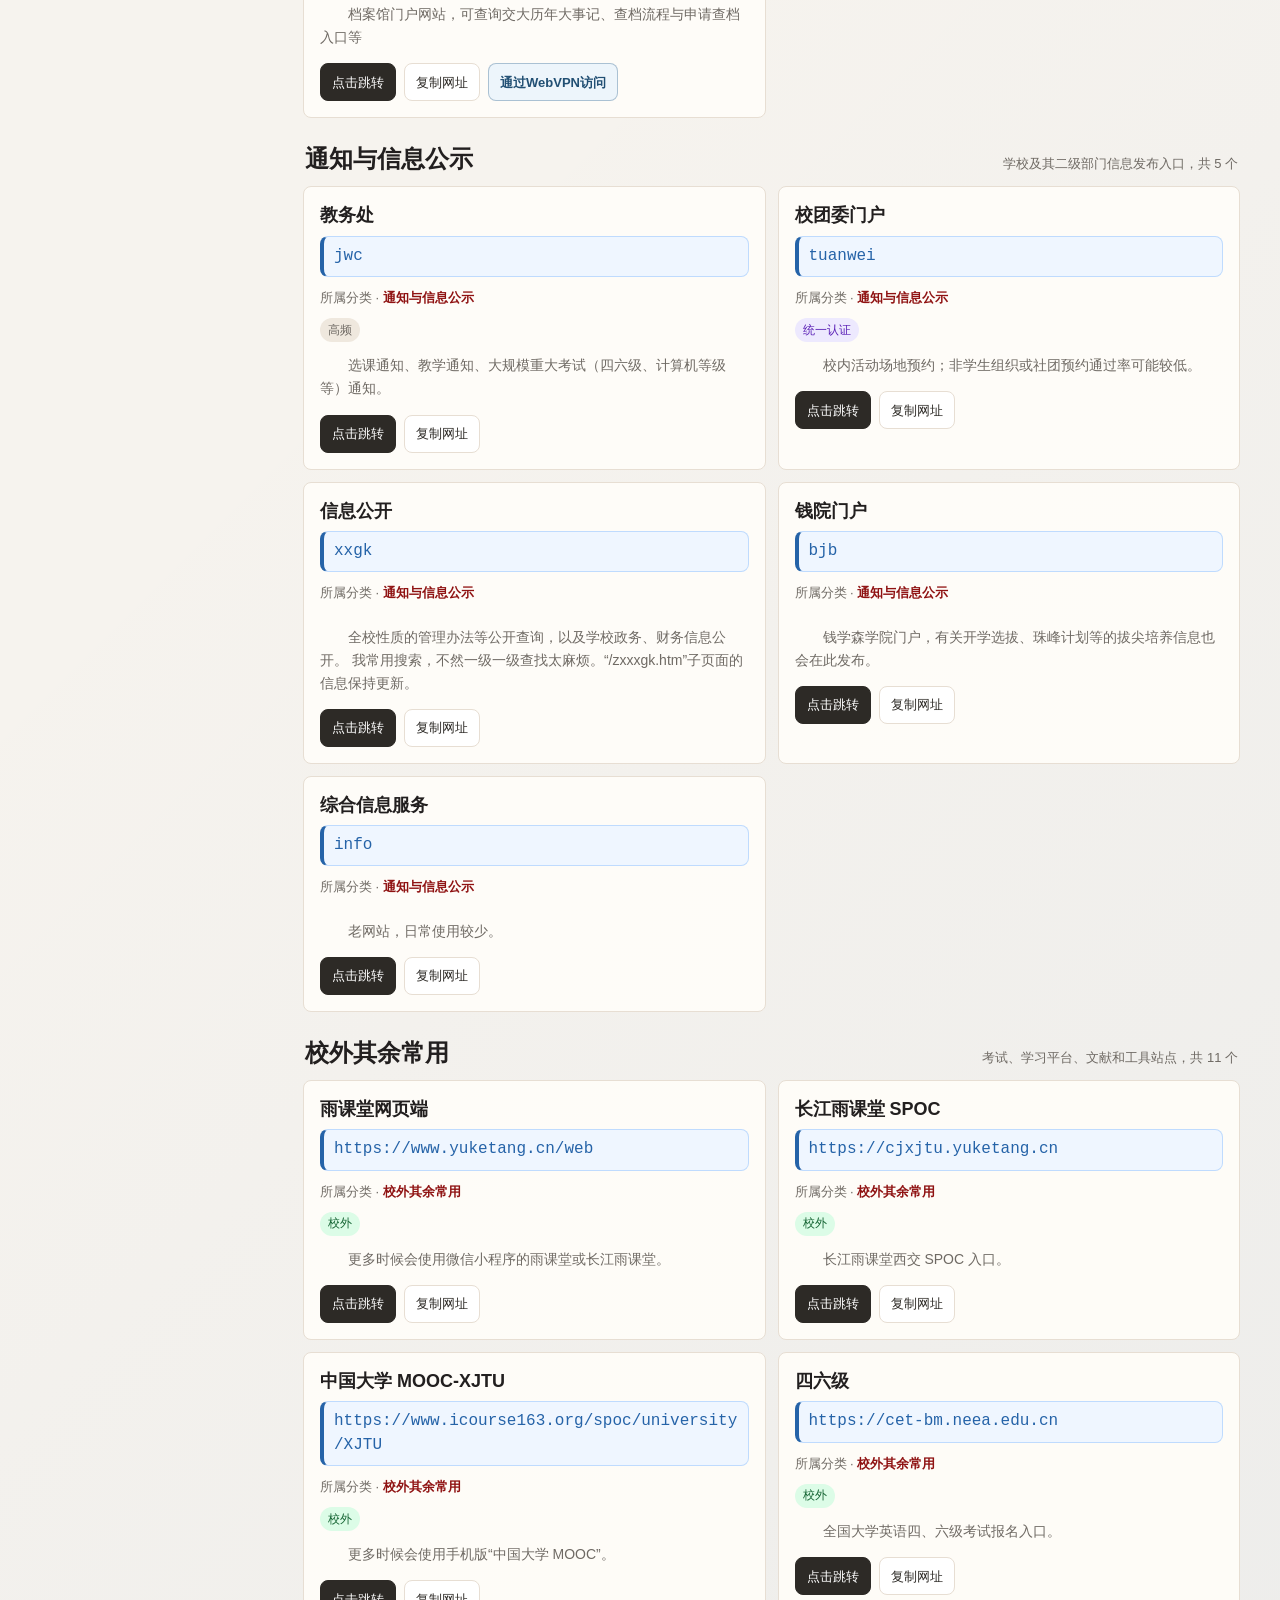
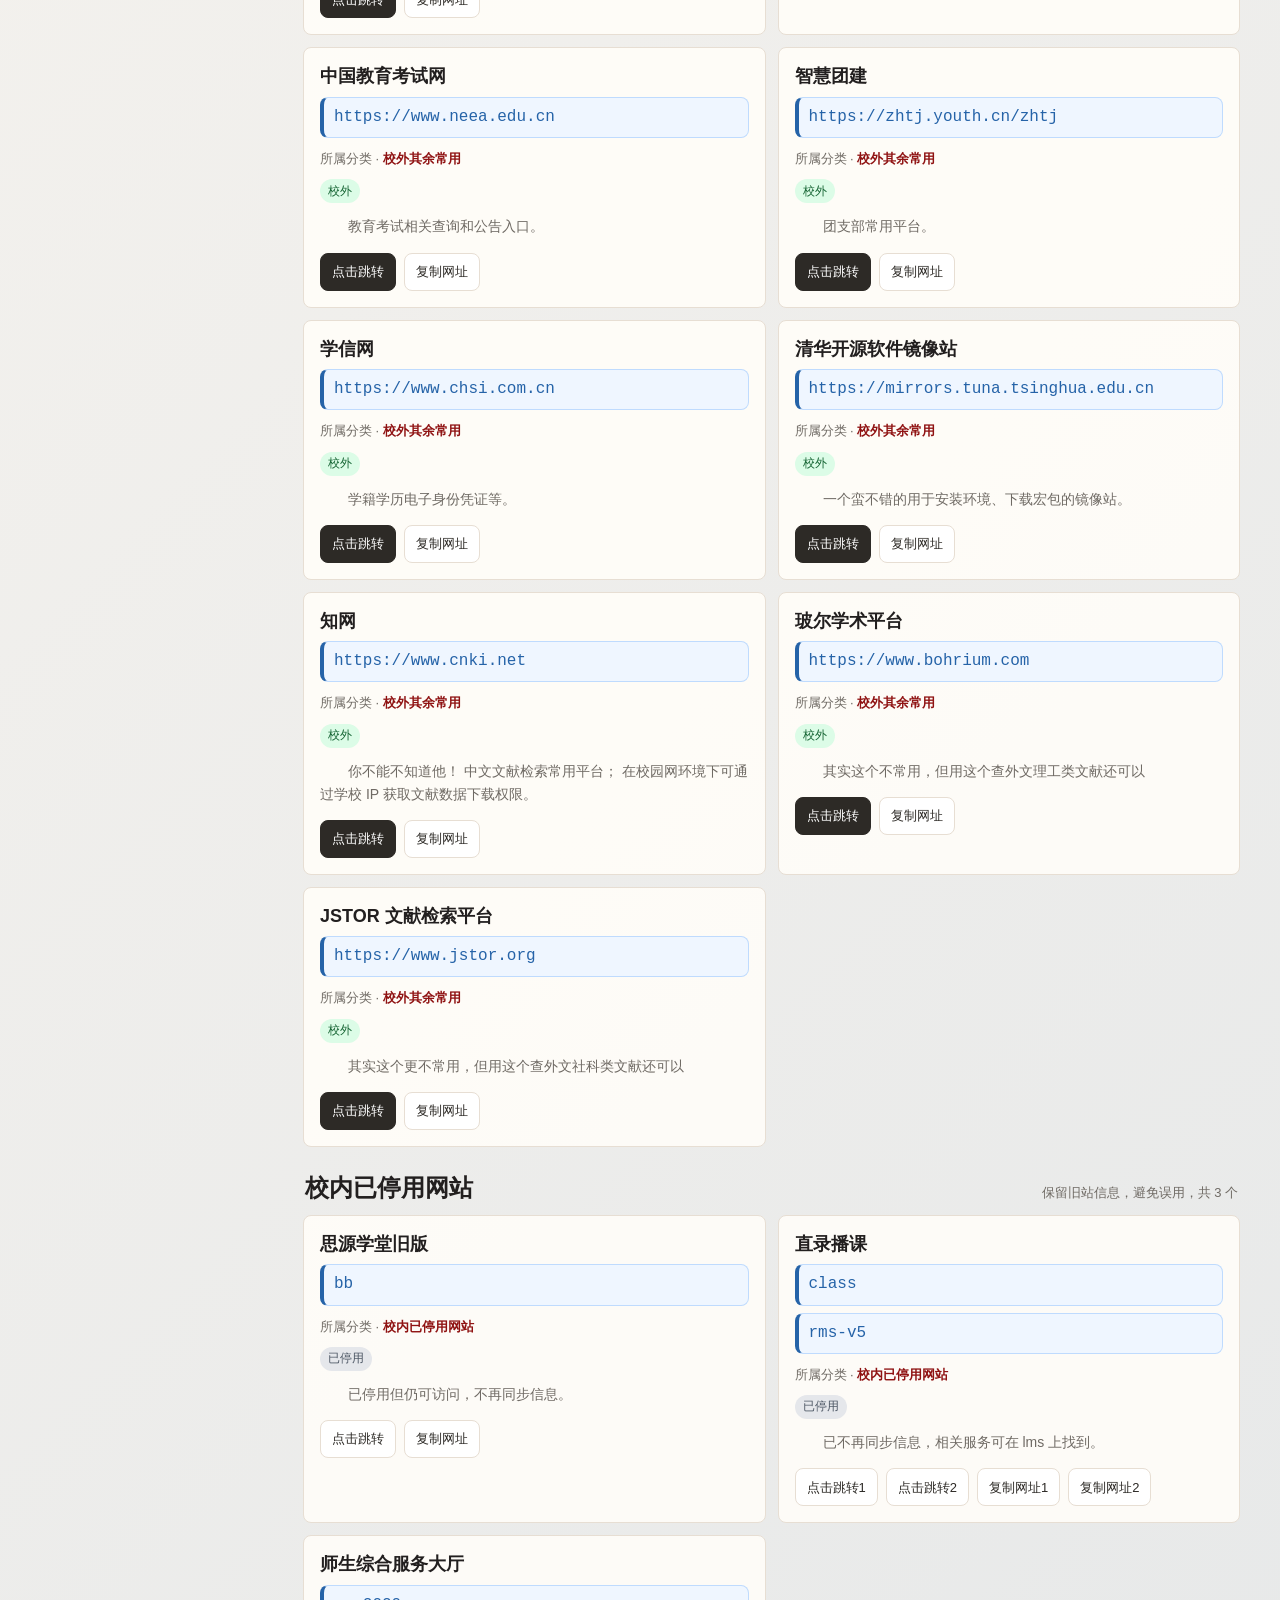
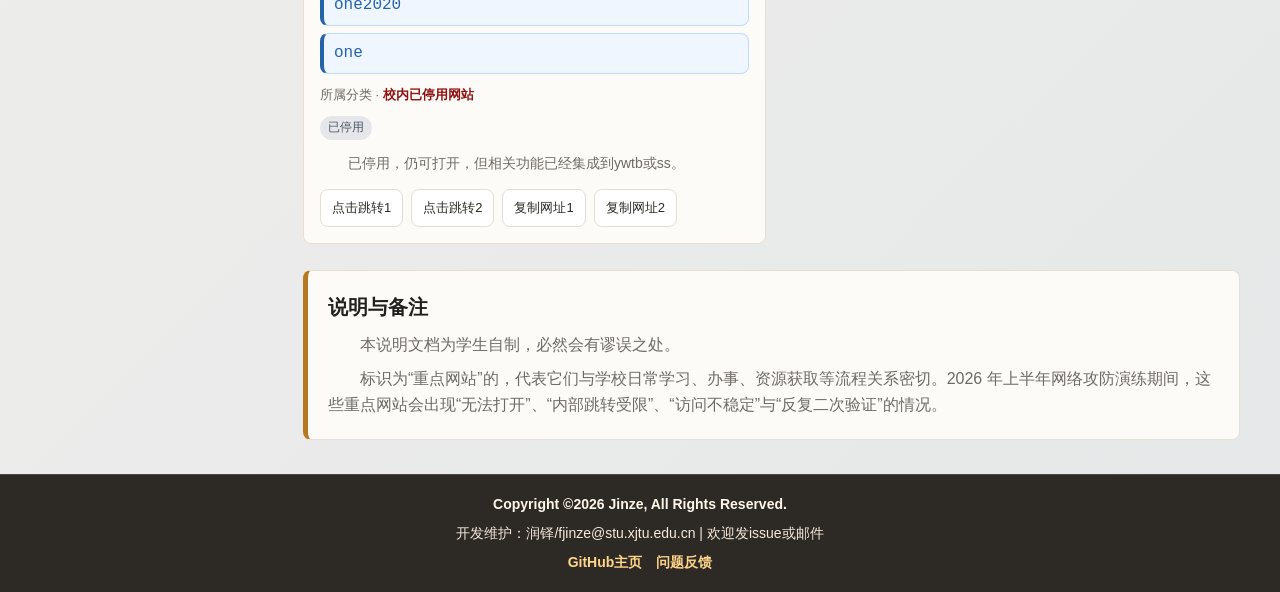
==== commit da5c645c: "20260828再更新" ====
--- a/index.html
+++ b/index.html
@@ -2293,6 +2293,13 @@
                 n: "新生选拔系统",
                 d: "未登录时可查询入学选拔政策，统一认证登陆后进入报名界面，同时也是少年班预二试验班选拔操作平台",
                 short: "xsxb",
+                auth: true
+          },
+          {
+                c: "front",
+                n: "军训管理系统",
+                d: "军训期间信息查询、请假销假、评奖评优、投稿发文、重要通知等。",
+                short: "junxun",
                 auth: true
           },
           {
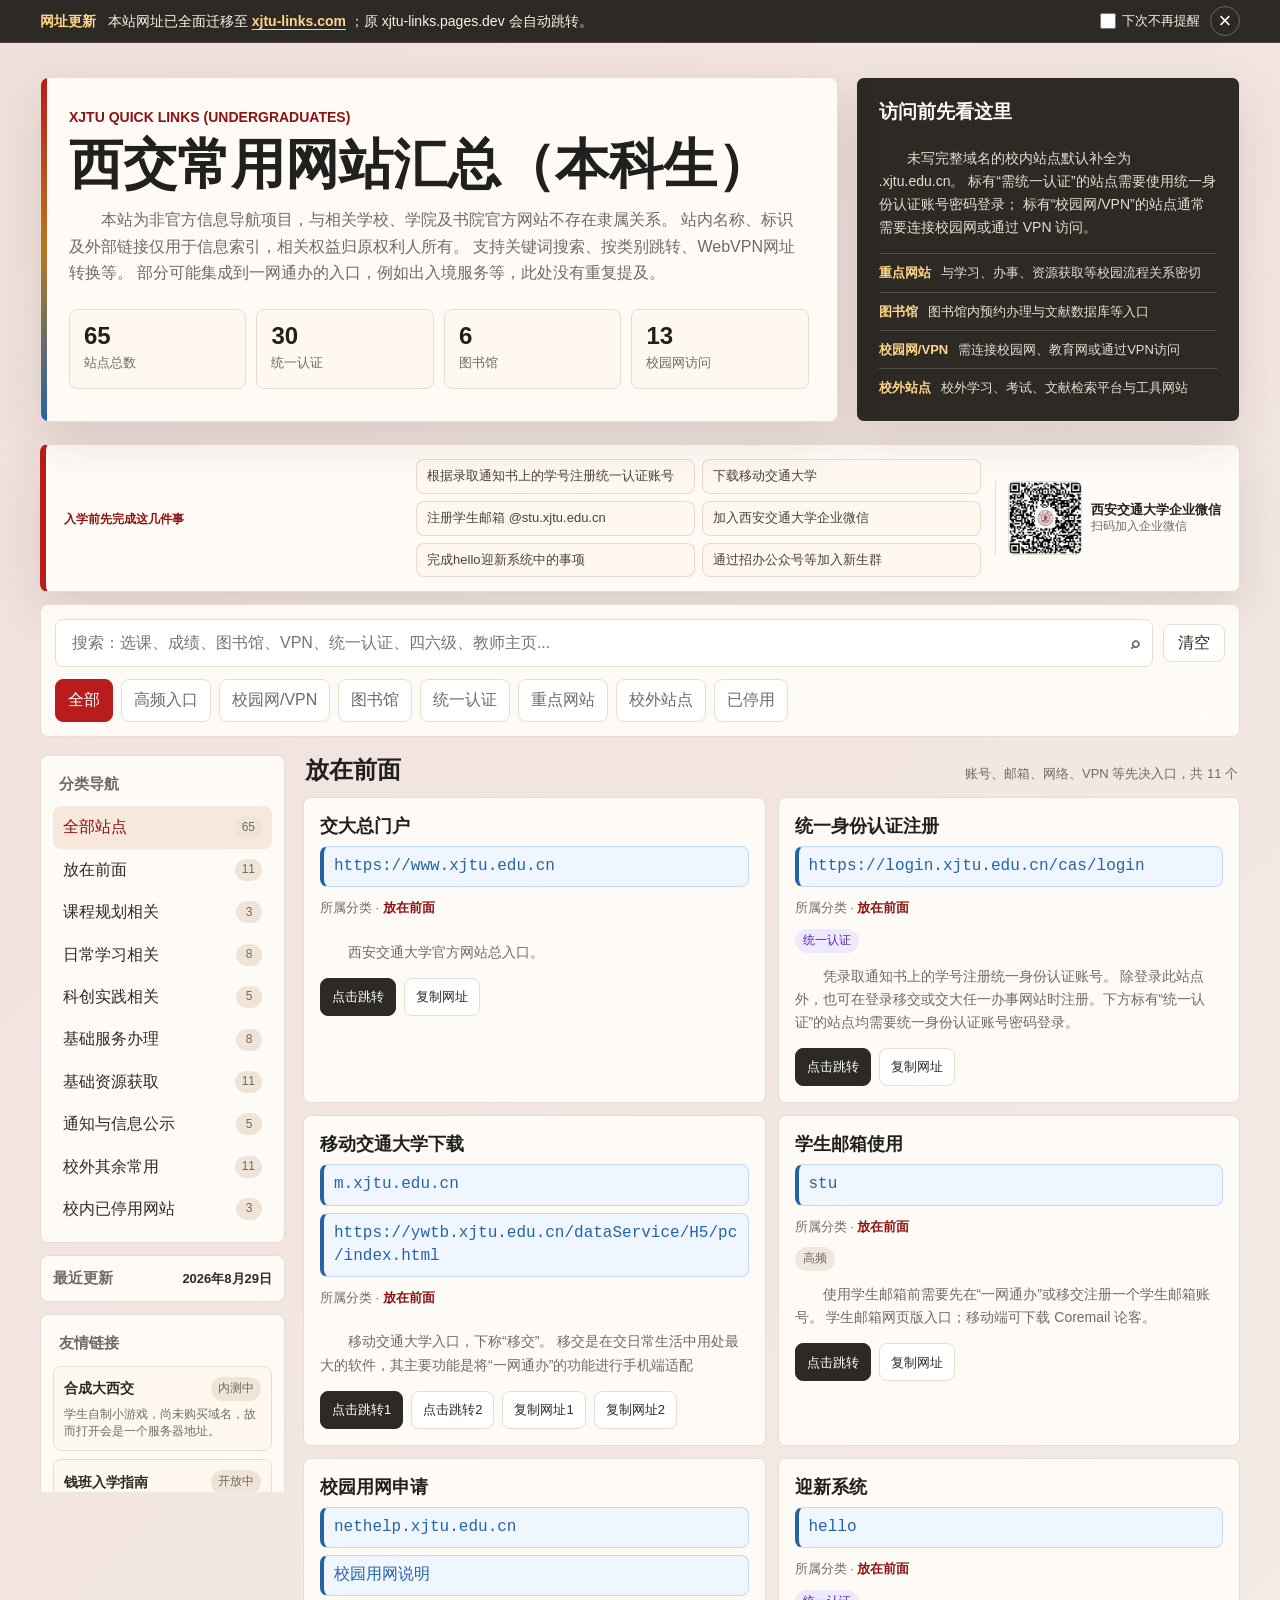
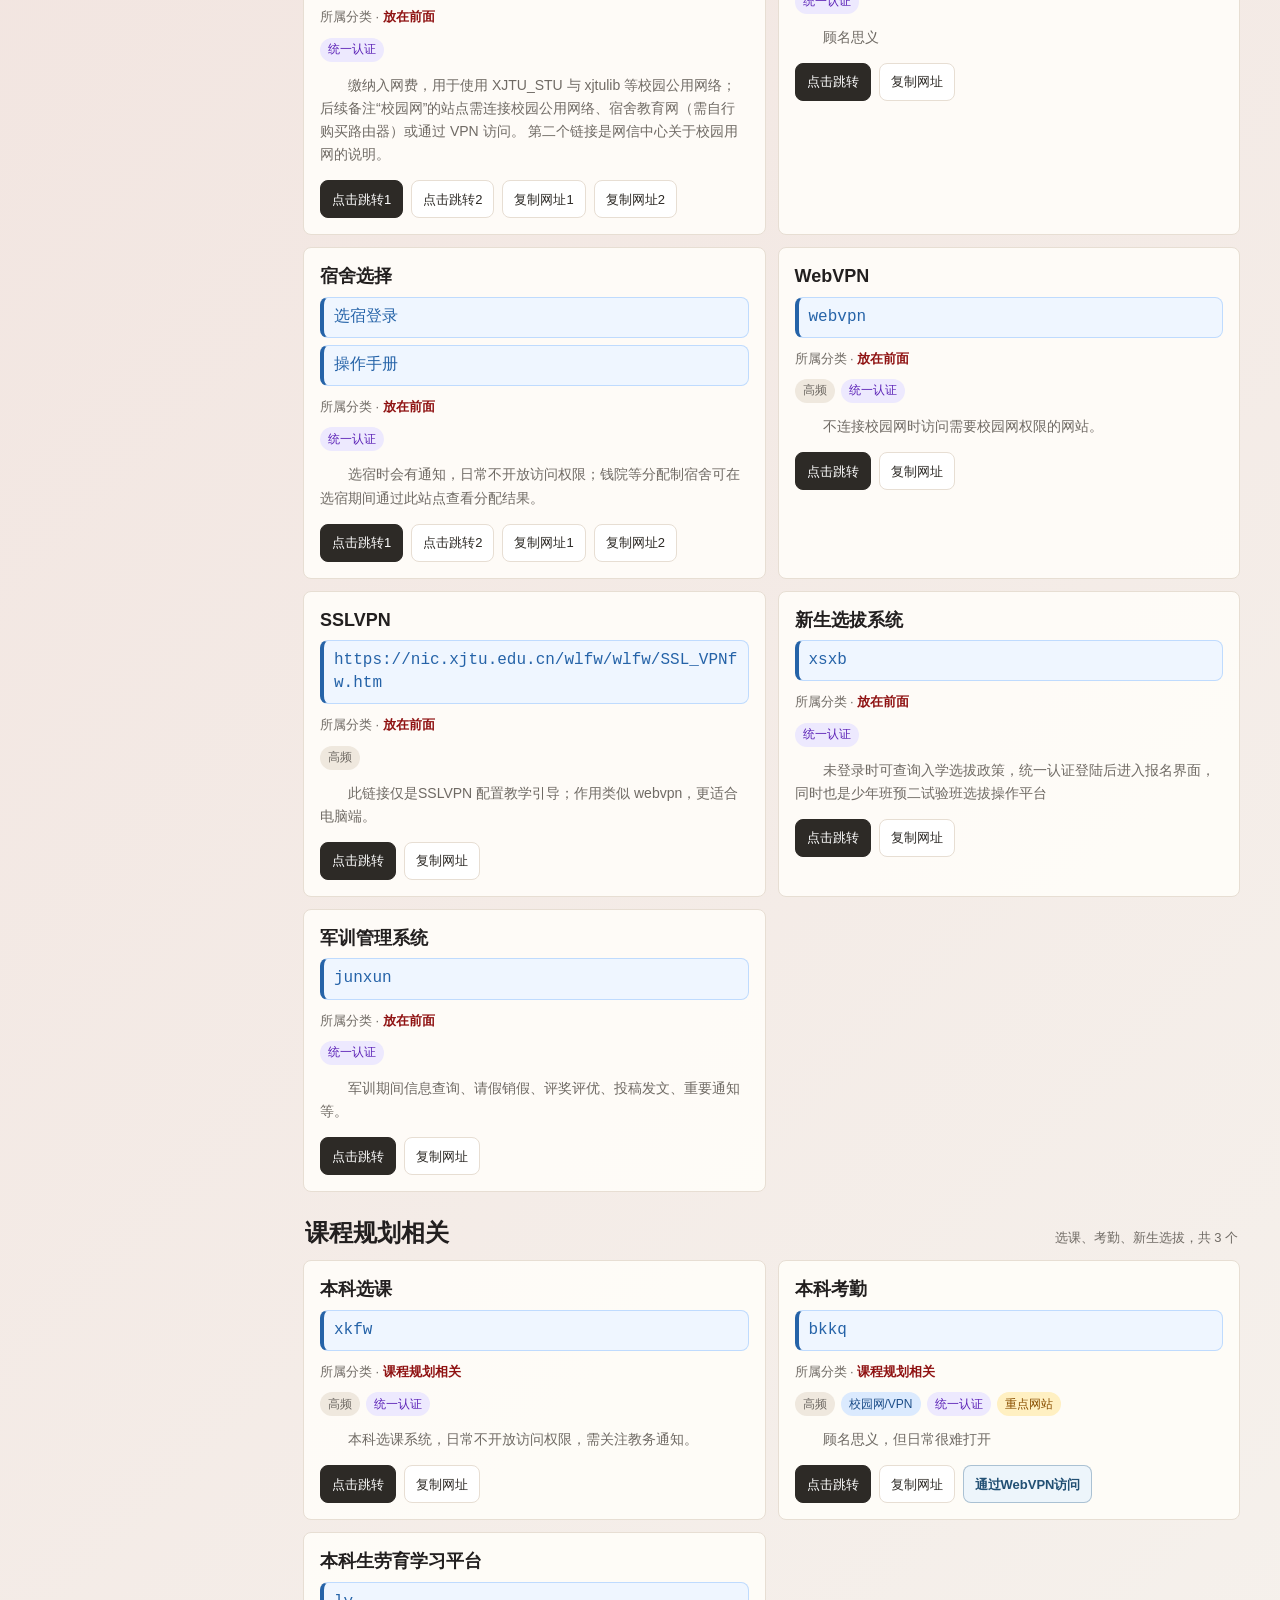
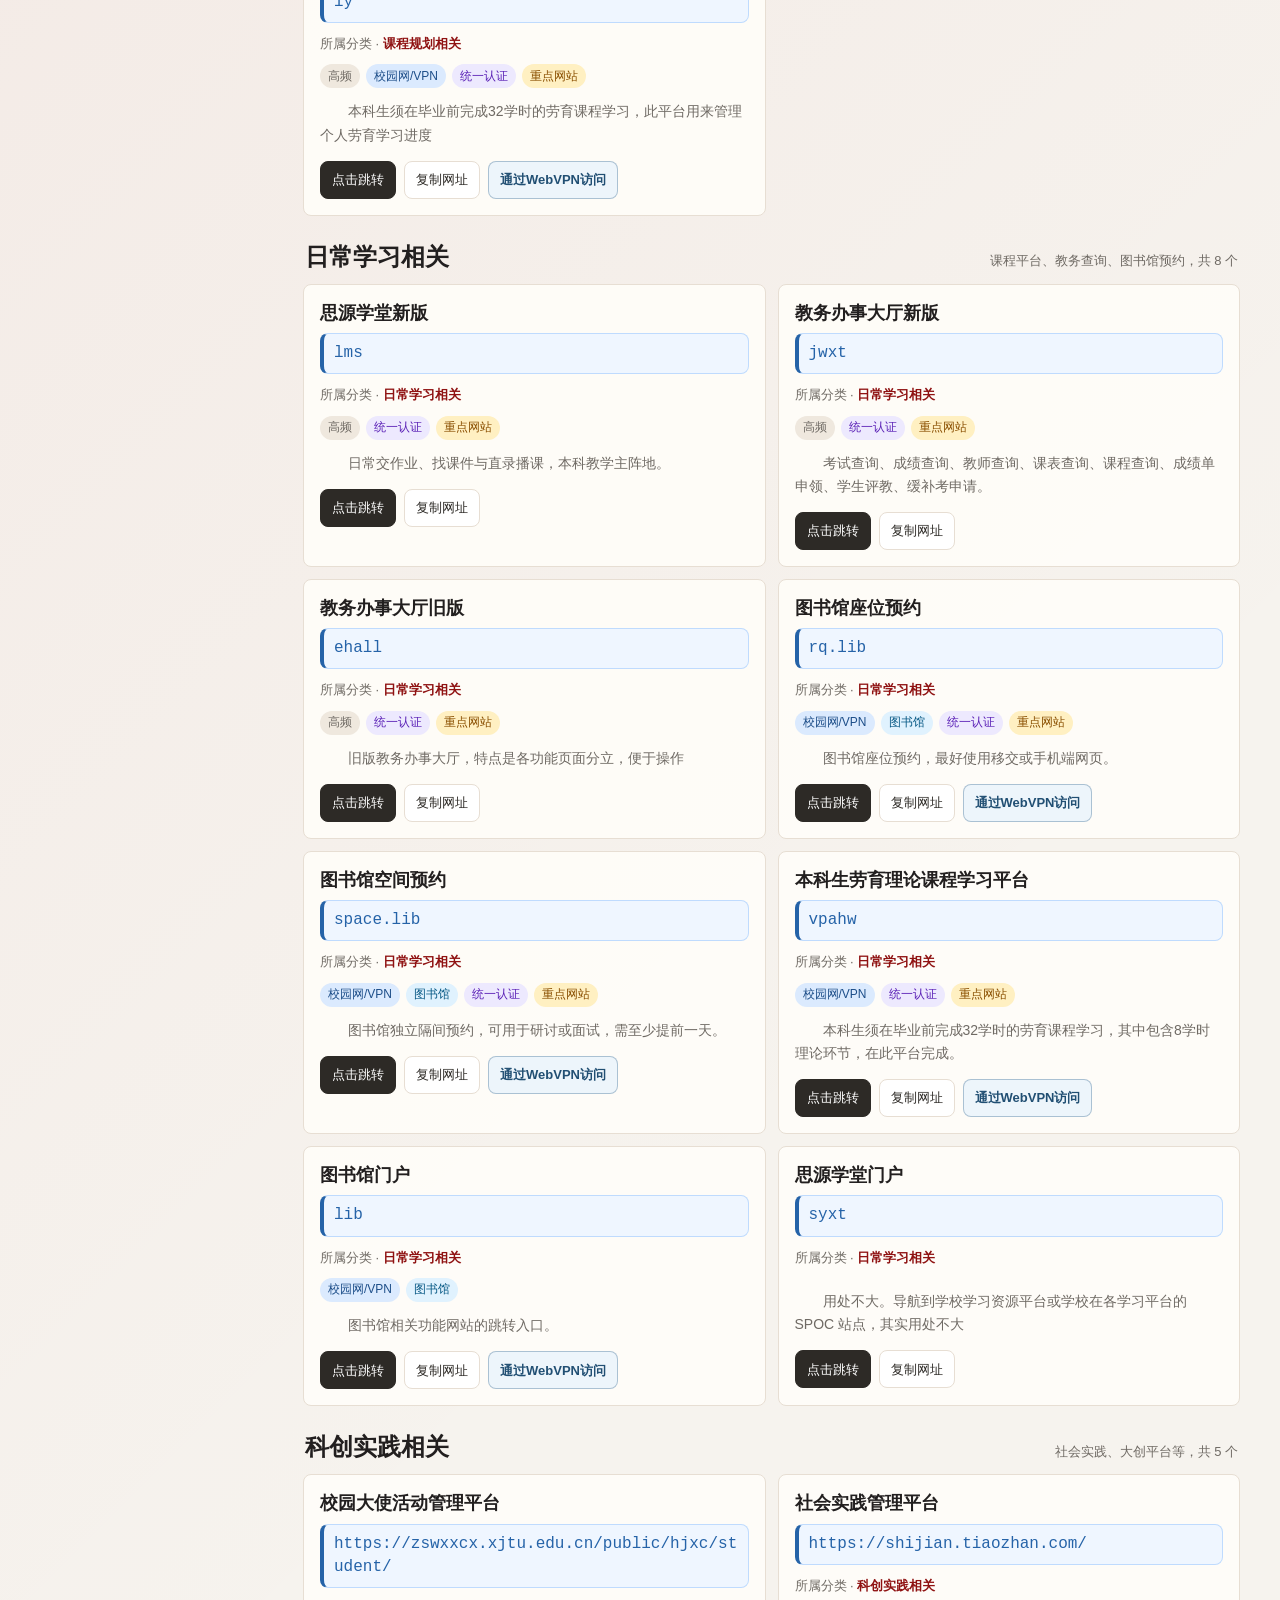
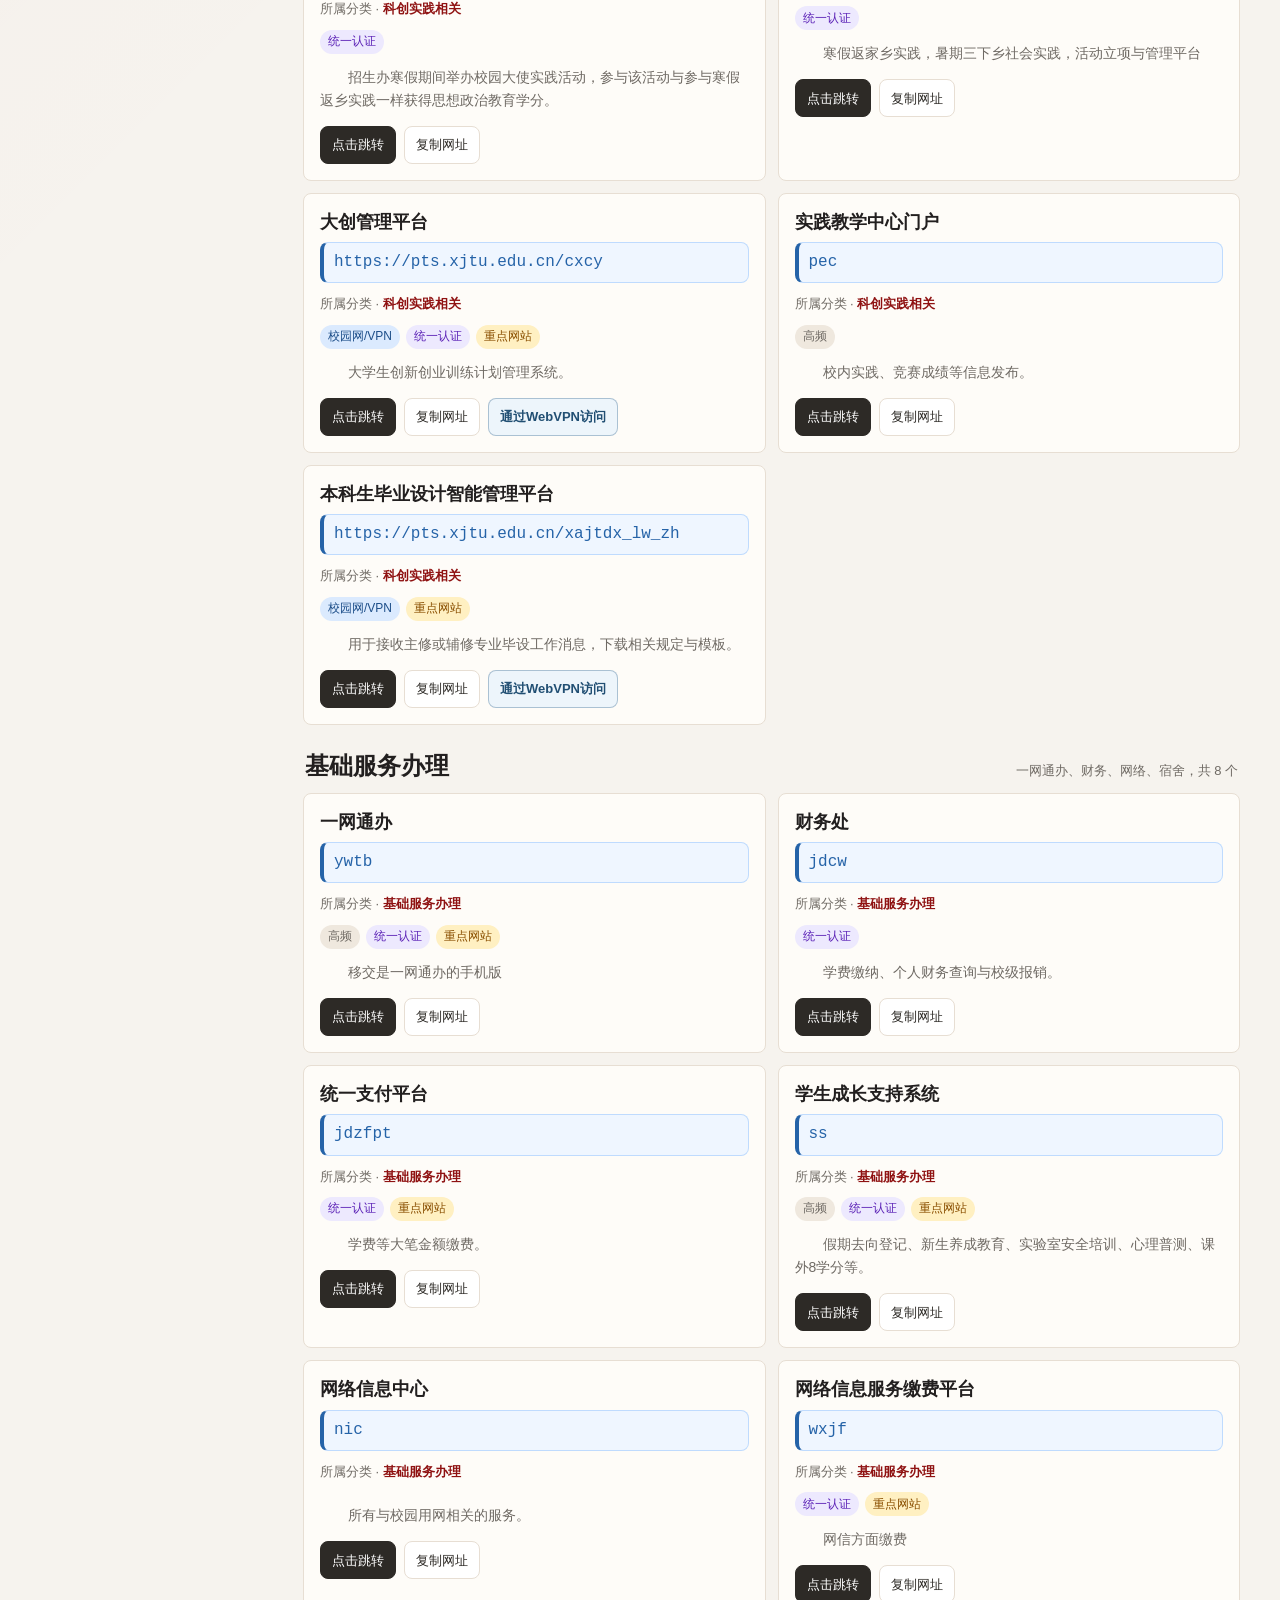
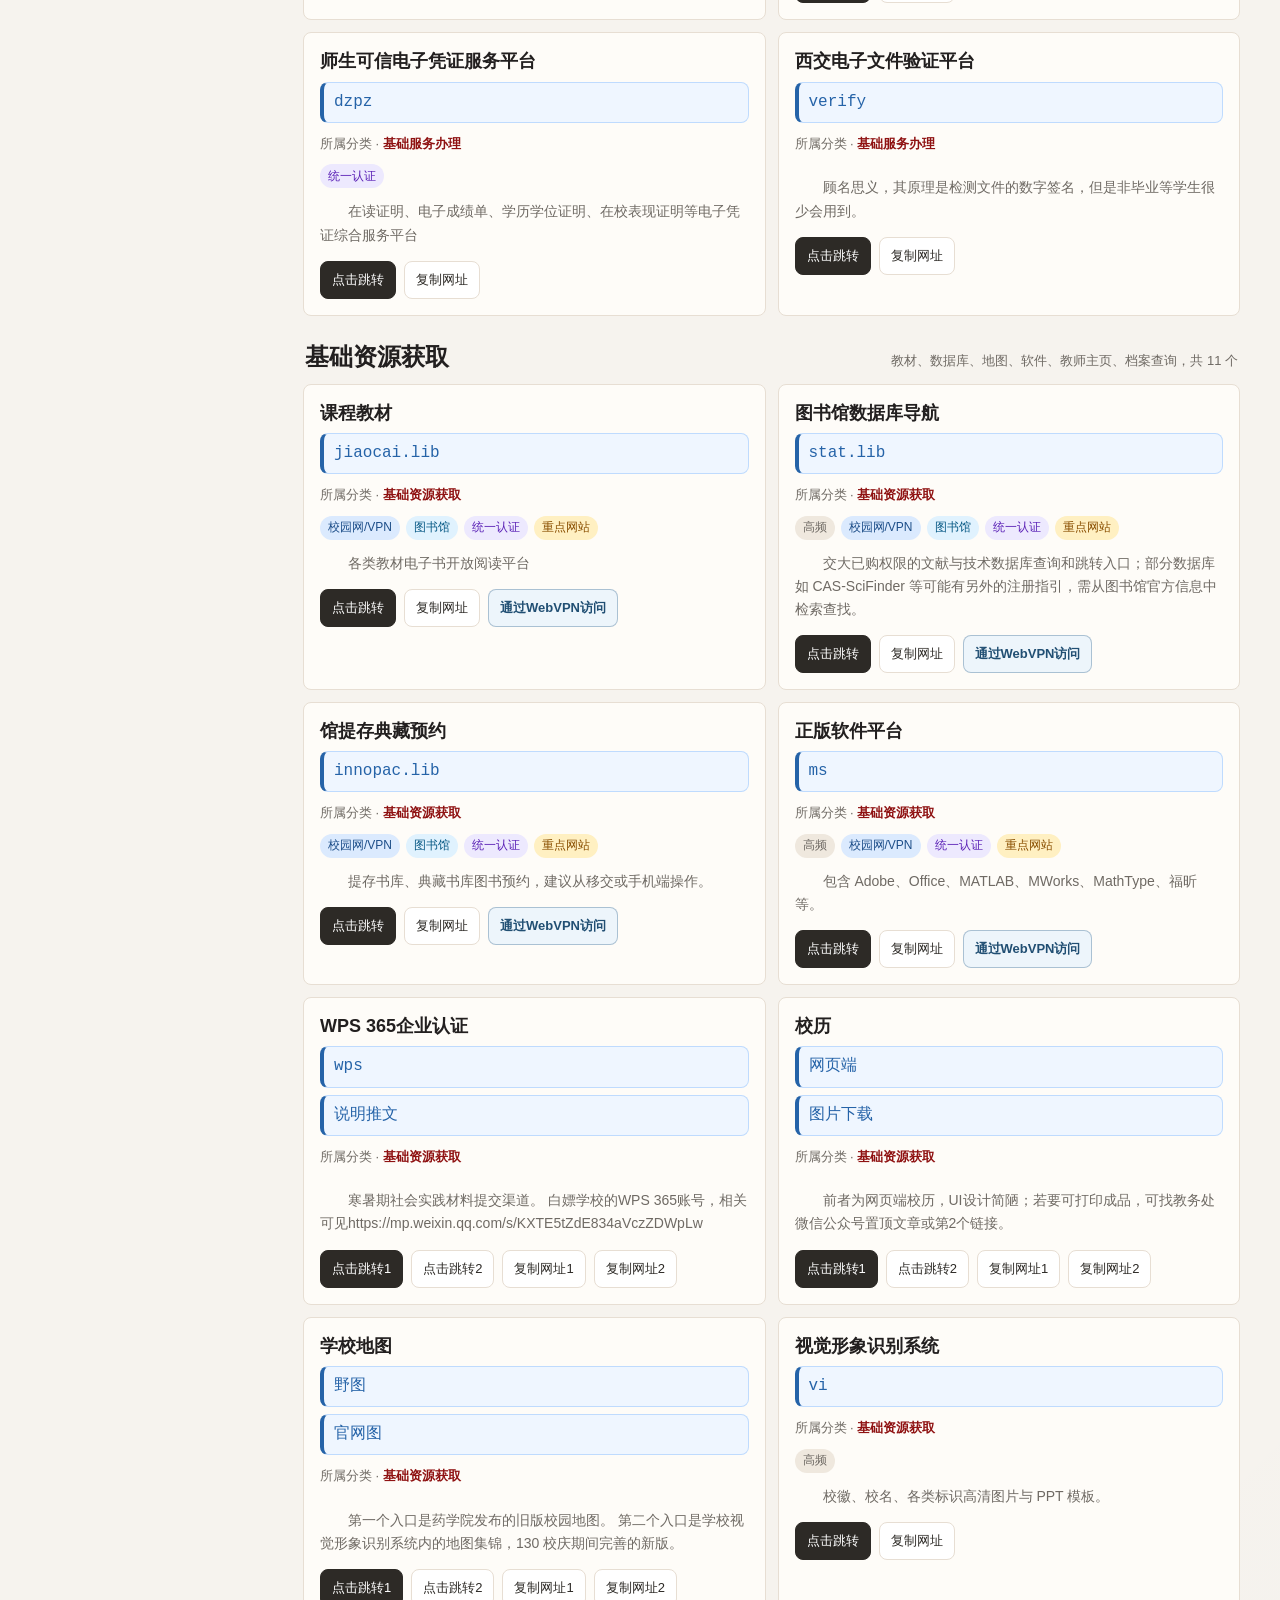
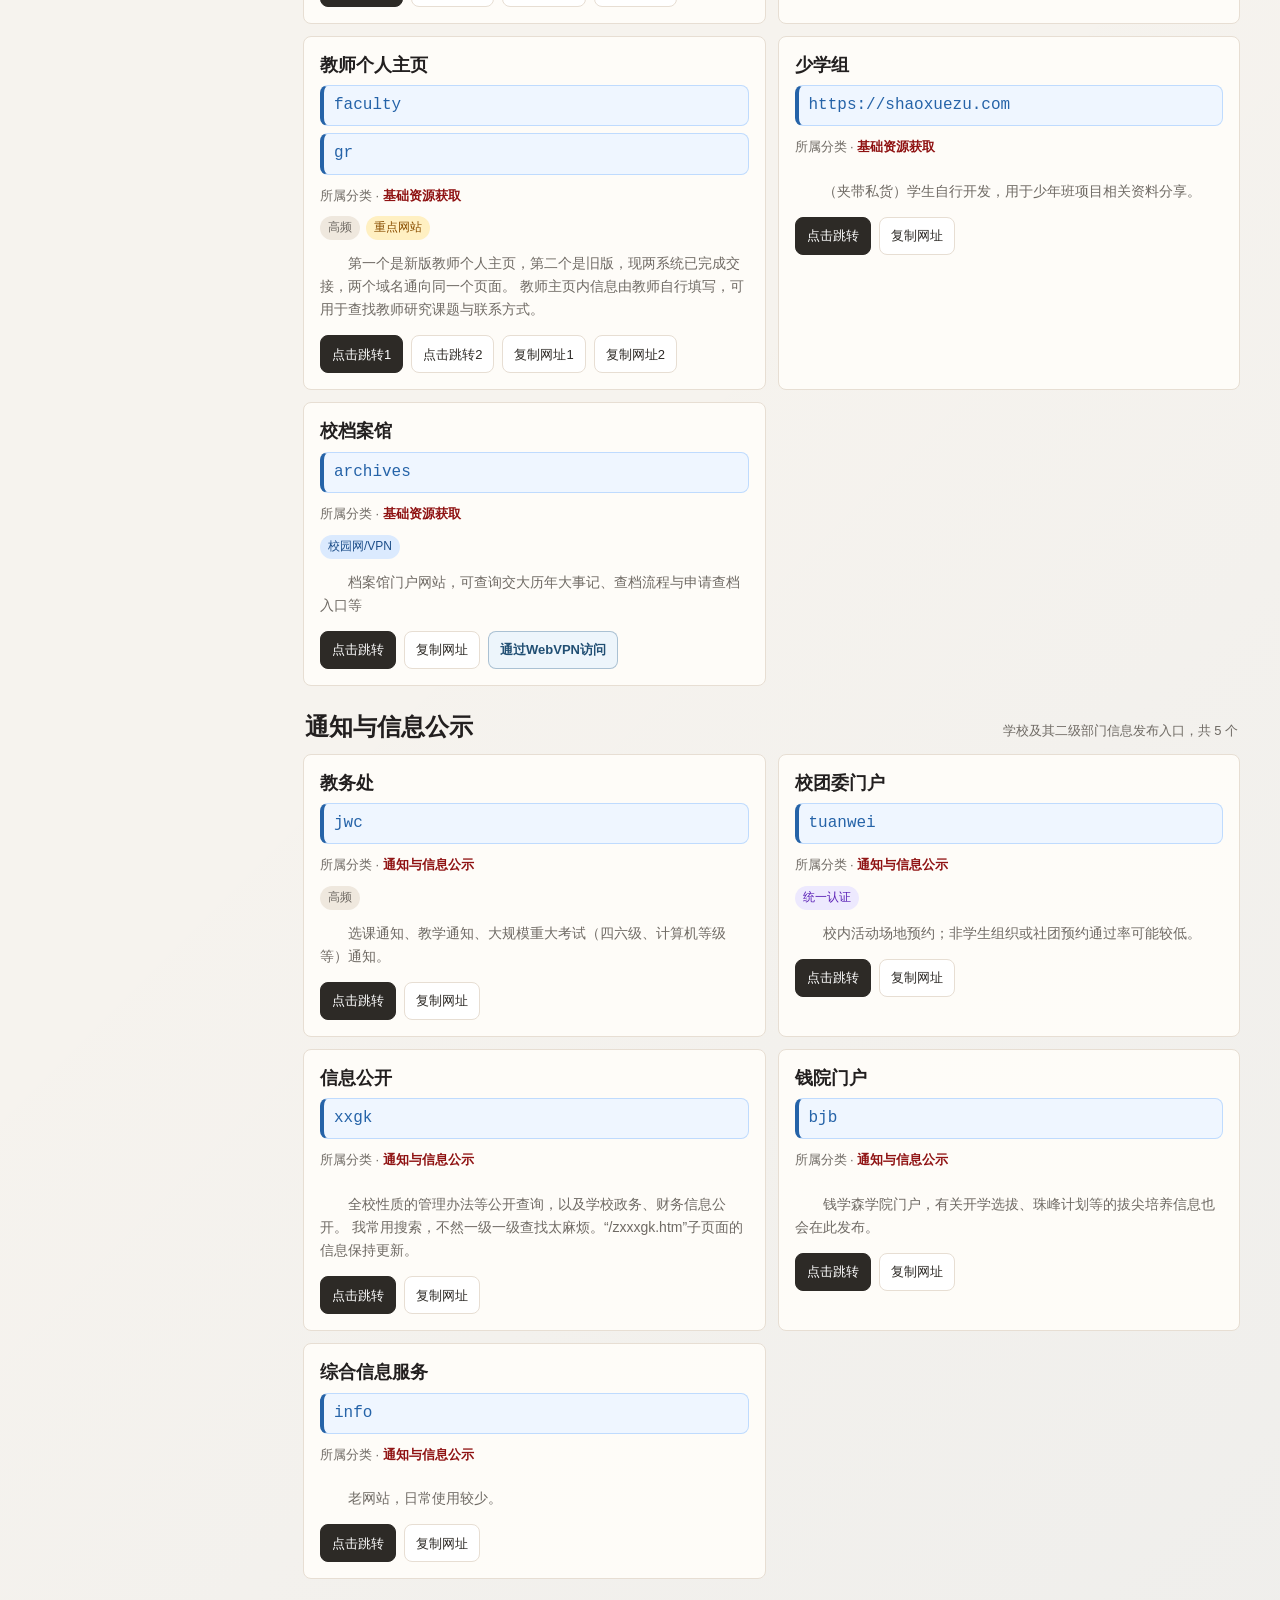
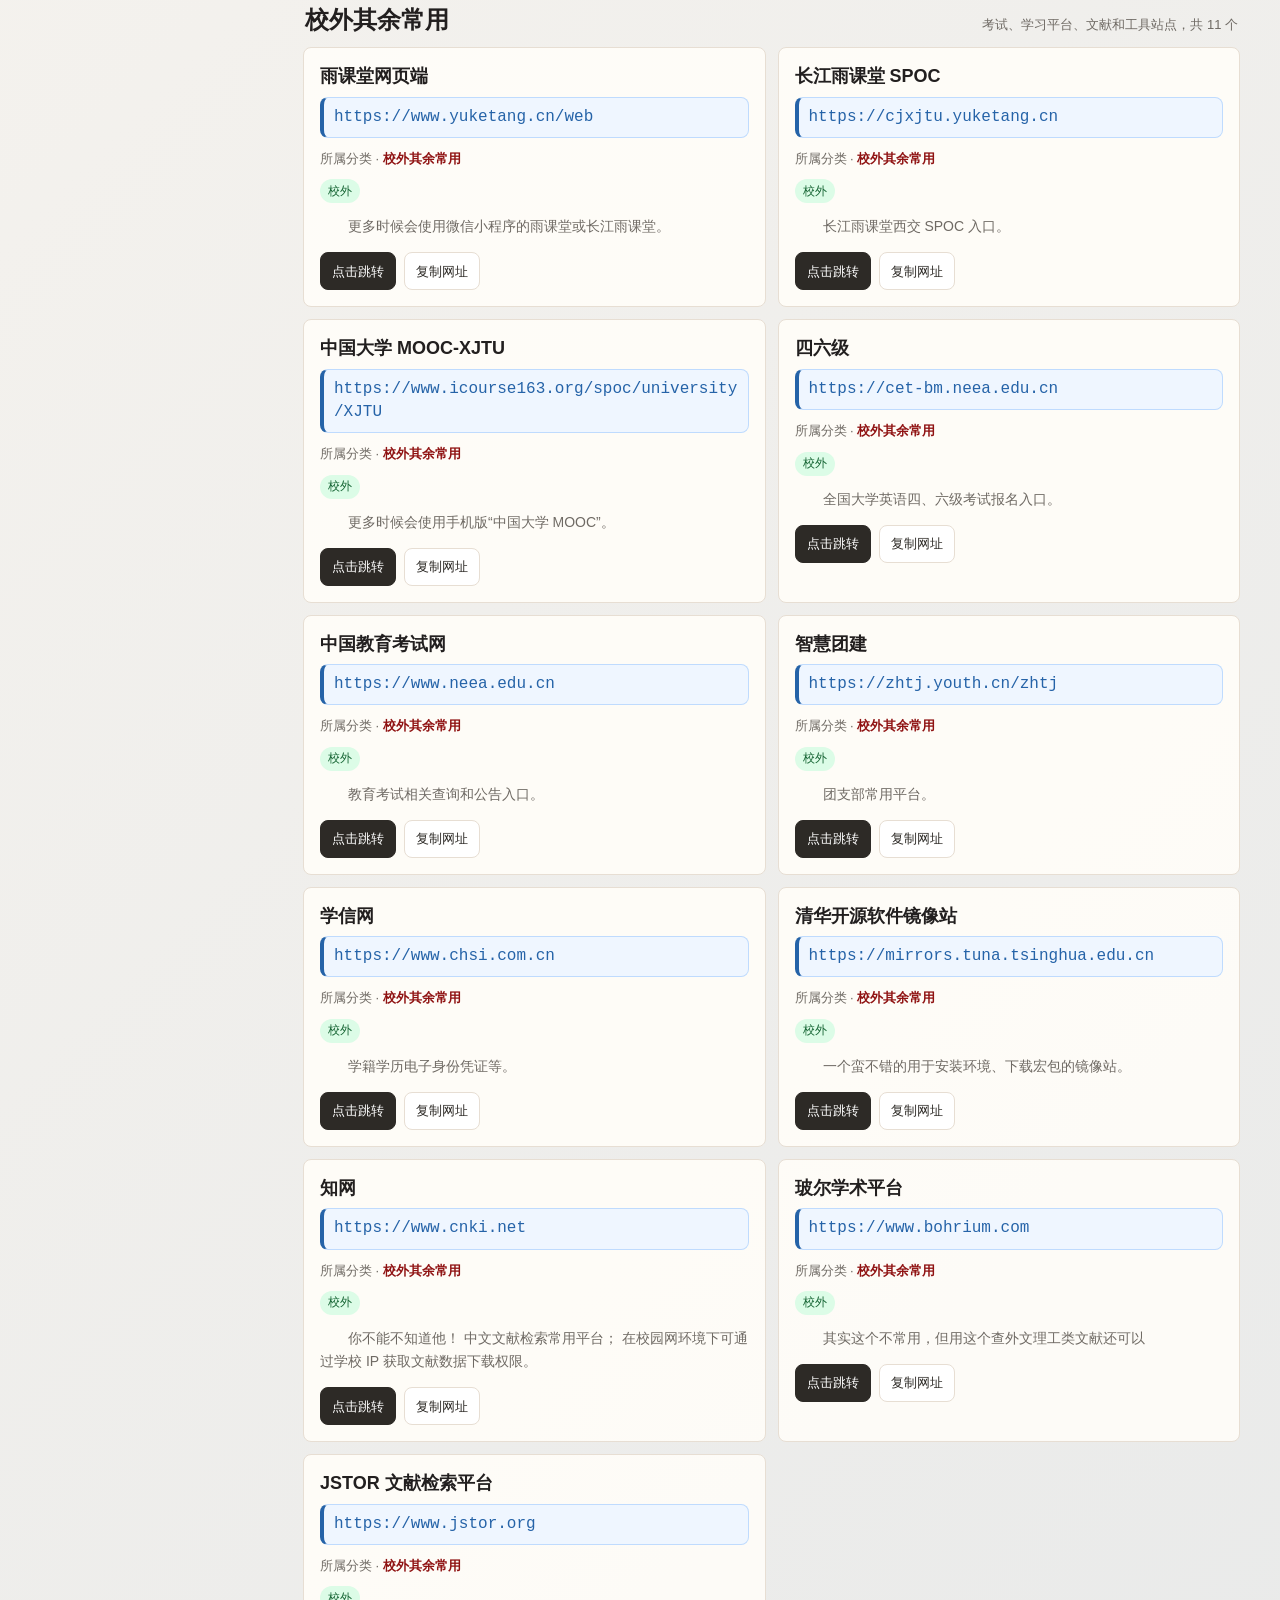
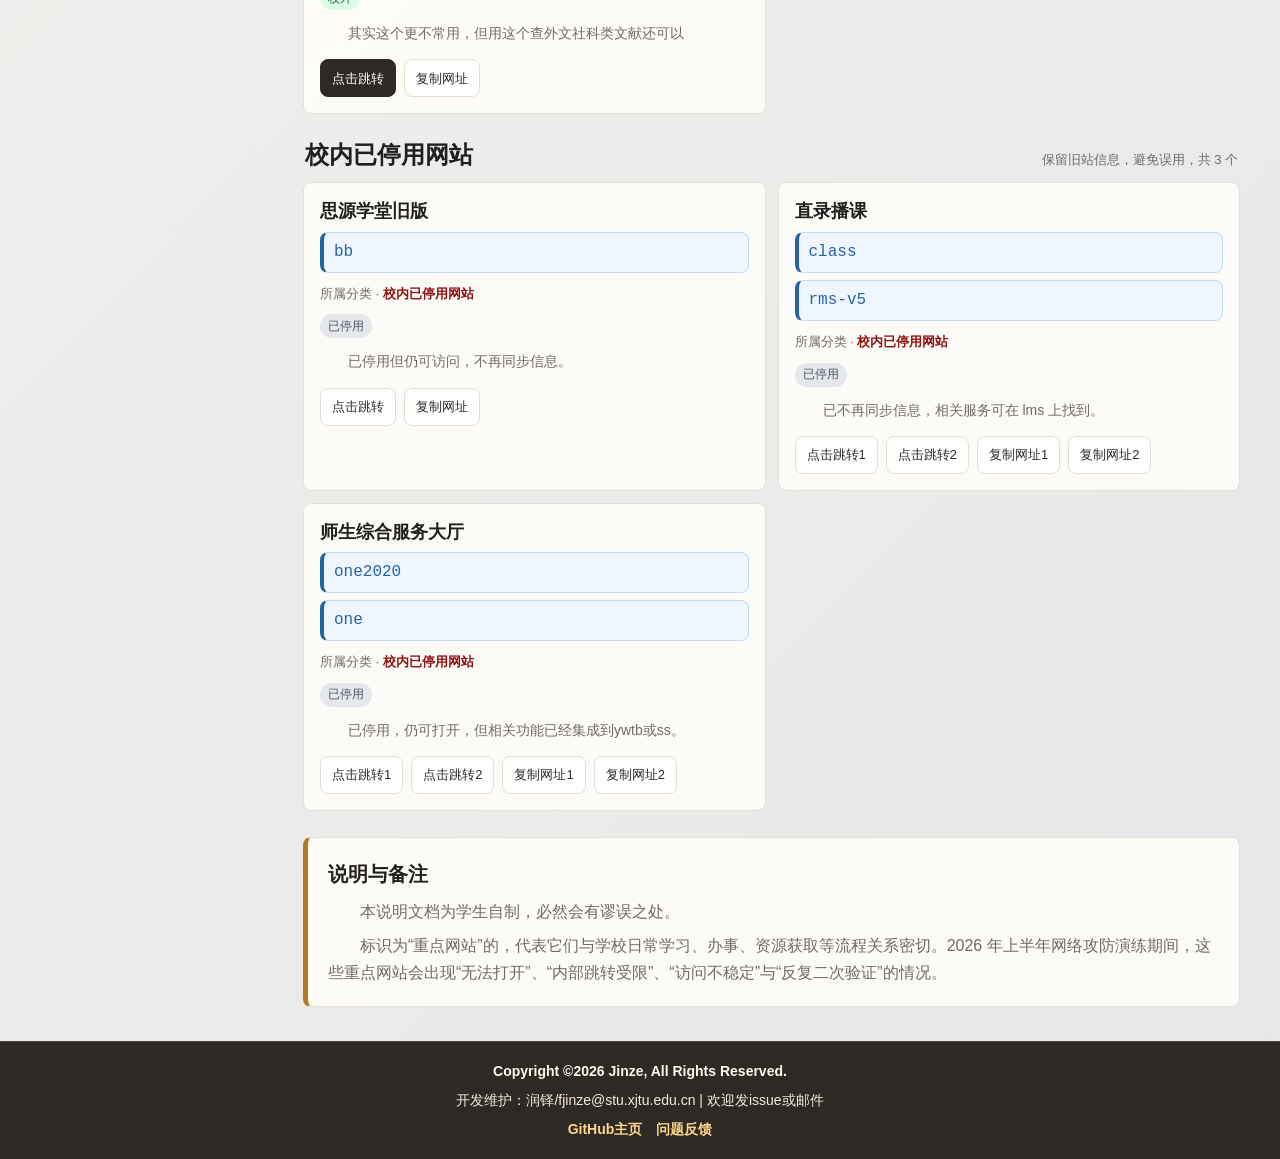
==== commit 5d24ffe9: "20260829更新" ====
--- a/index.html
+++ b/index.html
@@ -2043,7 +2043,7 @@
                 "本说明文档为学生自制，必然会有谬误之处。",
                 "标识为“重点网站”的，代表它们与学校日常学习、办事、资源获取等流程关系密切。2026 年上半年网络攻防演练期间，这些重点网站会出现“无法打开”、“内部跳转受限”、“访问不稳定”与“反复二次验证”的情况。"
           ],
-          lastUpdated: "2026-08-28",
+          lastUpdated: "2026-08-29",
           copyright: {
                 startYear: 2026,
                 holder: "Jinze"
@@ -2208,7 +2208,7 @@
                 c: "front",
                 n: "统一身份认证注册",
                 d: "凭录取通知书上的学号注册统一身份认证账号。\n除登录此站点外，也可在登录移交或交大任一办事网站时注册。下方标有“统一认证”的站点均需要统一身份认证账号密码登录。",
-                short: "login",
+                u: "https://login.xjtu.edu.cn/cas/login",
                 auth: true
           },
           {
@@ -2480,6 +2480,14 @@
           },
           {
                 c: "service",
+                n: "统一支付平台",
+                d: "学费等大笔金额缴费。",
+                short: "jdzfpt",
+                auth: true,
+                important: true
+          },
+          {
+                c: "service",
                 n: "学生成长支持系统",
                 d: "假期去向登记、新生养成教育、实验室安全培训、心理普测、课外8学分等。",
                 short: "ss",
@@ -2492,6 +2500,27 @@
                 n: "网络信息中心",
                 short: "nic",
                 d: "所有与校园用网相关的服务。"
+          },
+          {
+                c: "service",
+                n: "网络信息服务缴费平台",
+                d: "网信方面缴费",
+                short: "wxjf",
+                auth: true,
+                important: true
+          },
+          {
+                c: "service",
+                n: "师生可信电子凭证服务平台",
+                d: "在读证明、电子成绩单、学历学位证明、在校表现证明等电子凭证综合服务平台",
+                short: "dzpz",
+                auth: true
+          },
+          {
+                c: "service",
+                n: "西交电子文件验证平台",
+                d: "顾名思义，其原理是检测文件的数字签名，但是非毕业等学生很少会用到。",
+                short: "verify"
           },
           {
                 c: "resource",
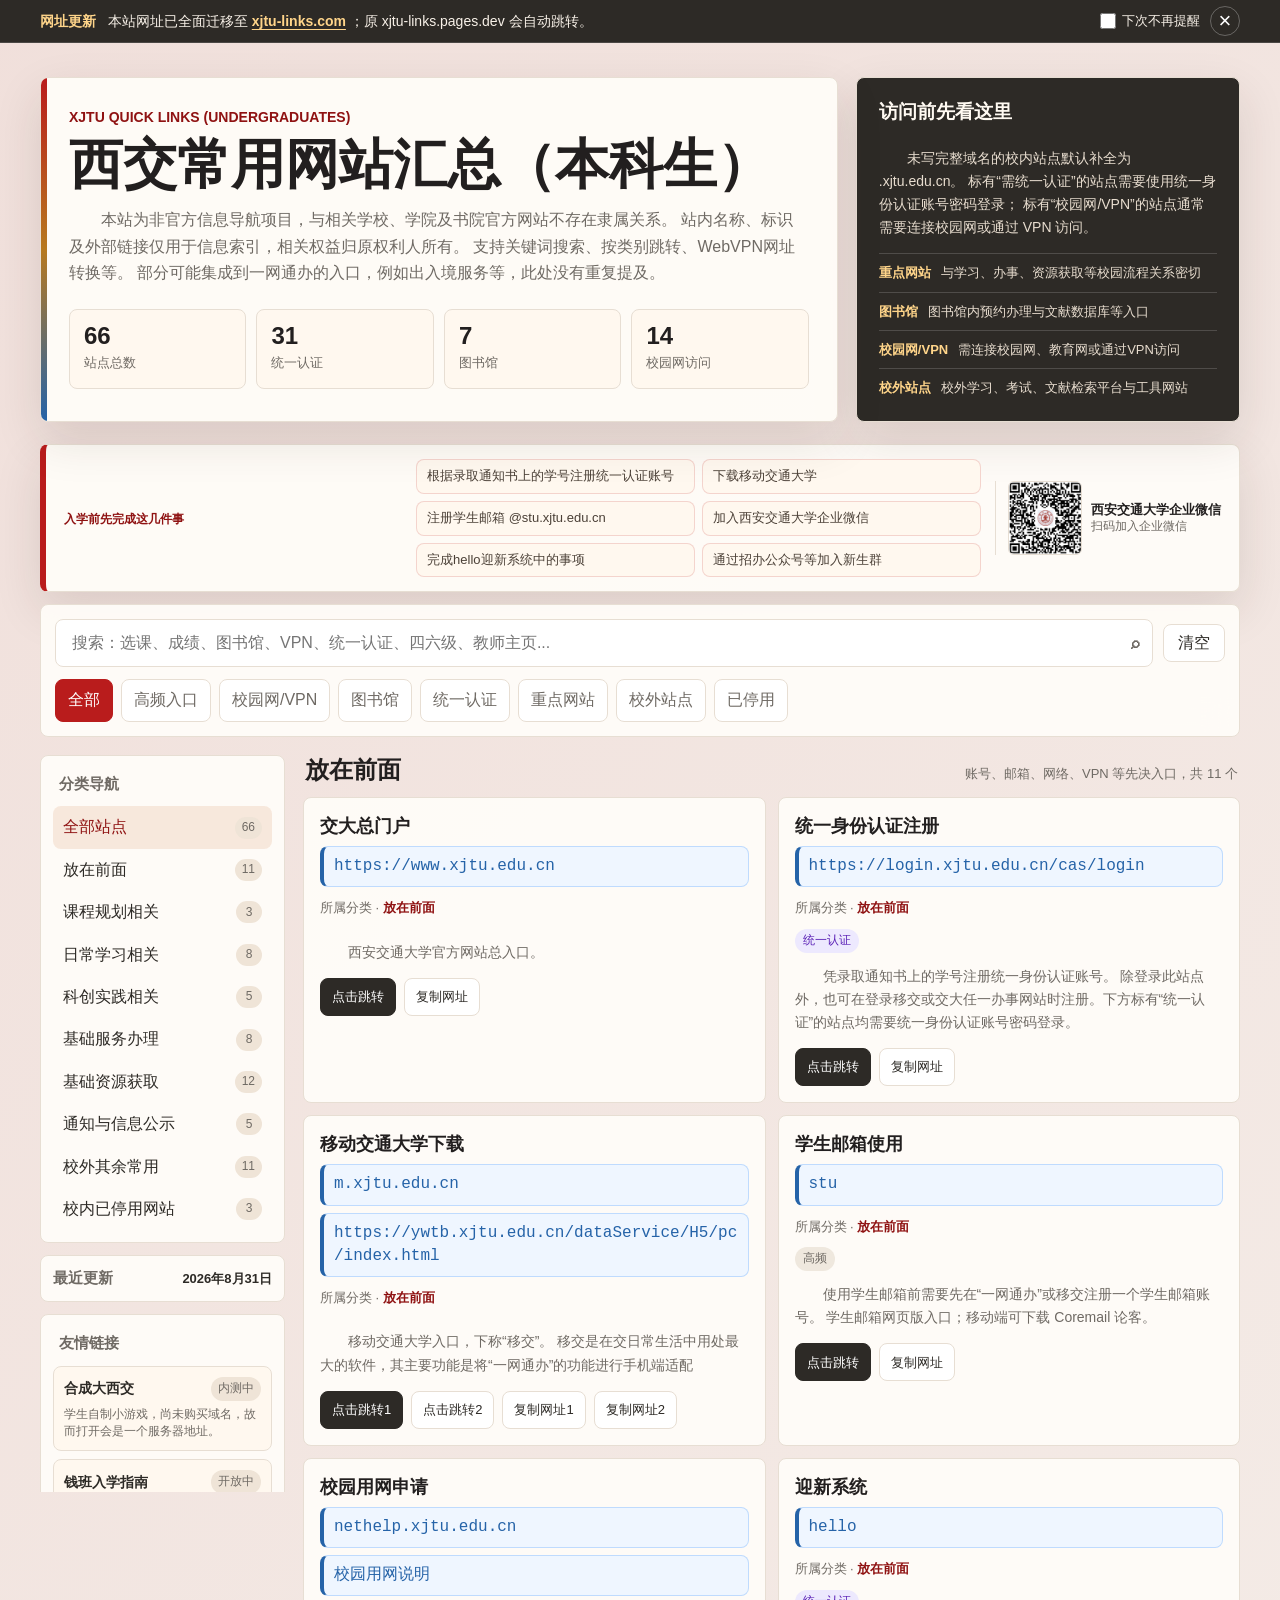
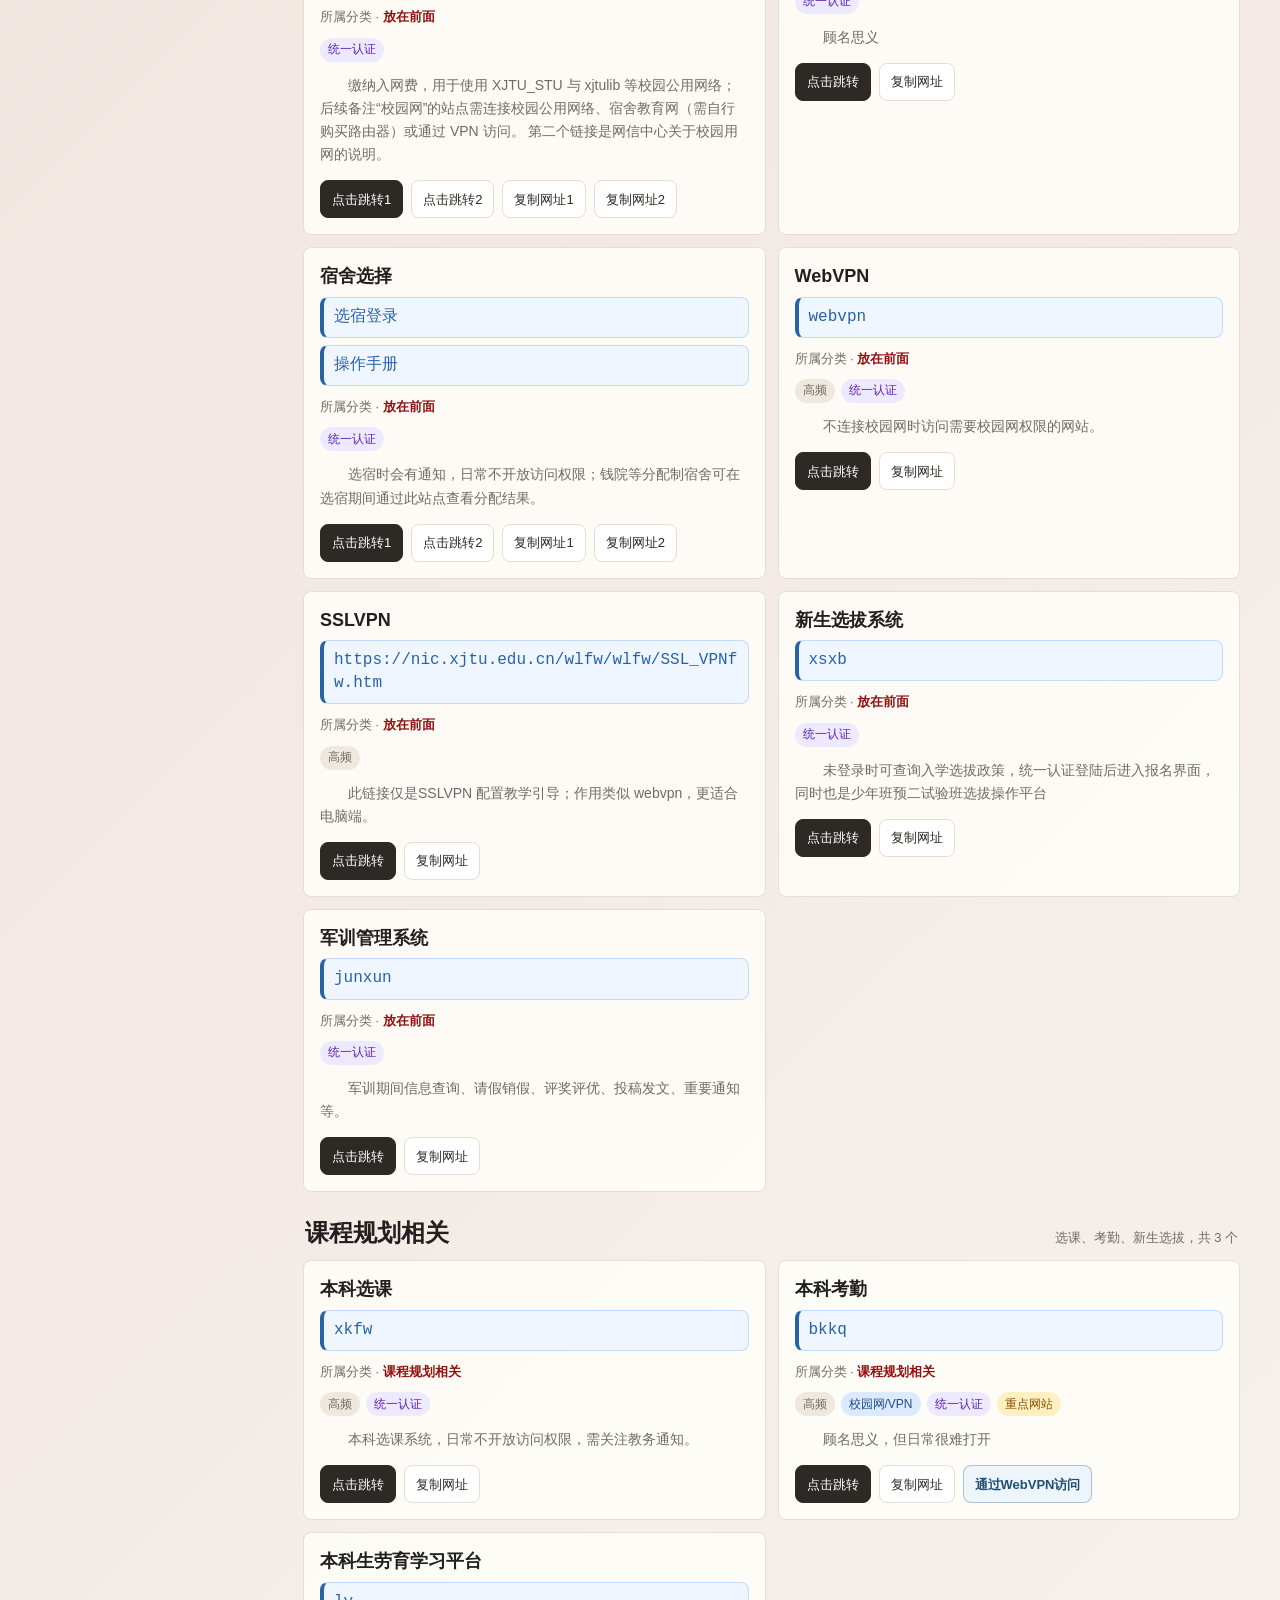
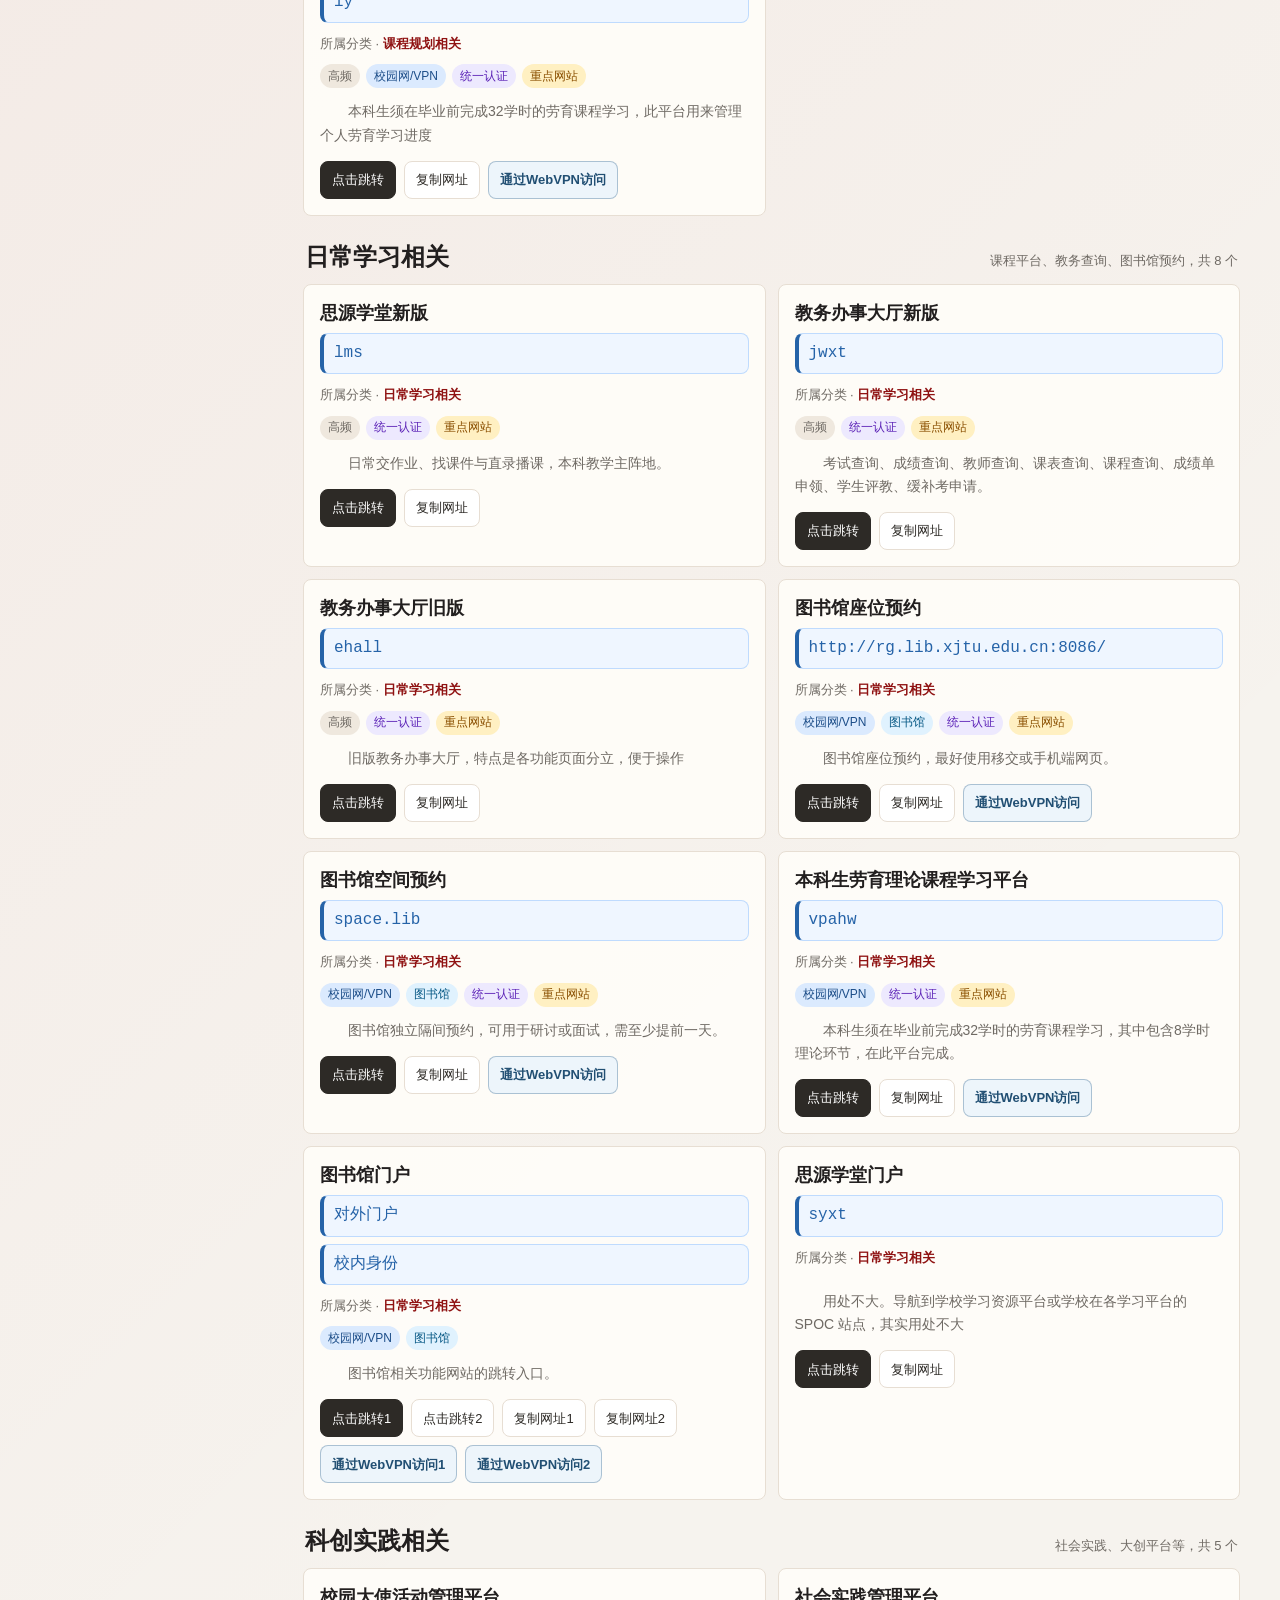
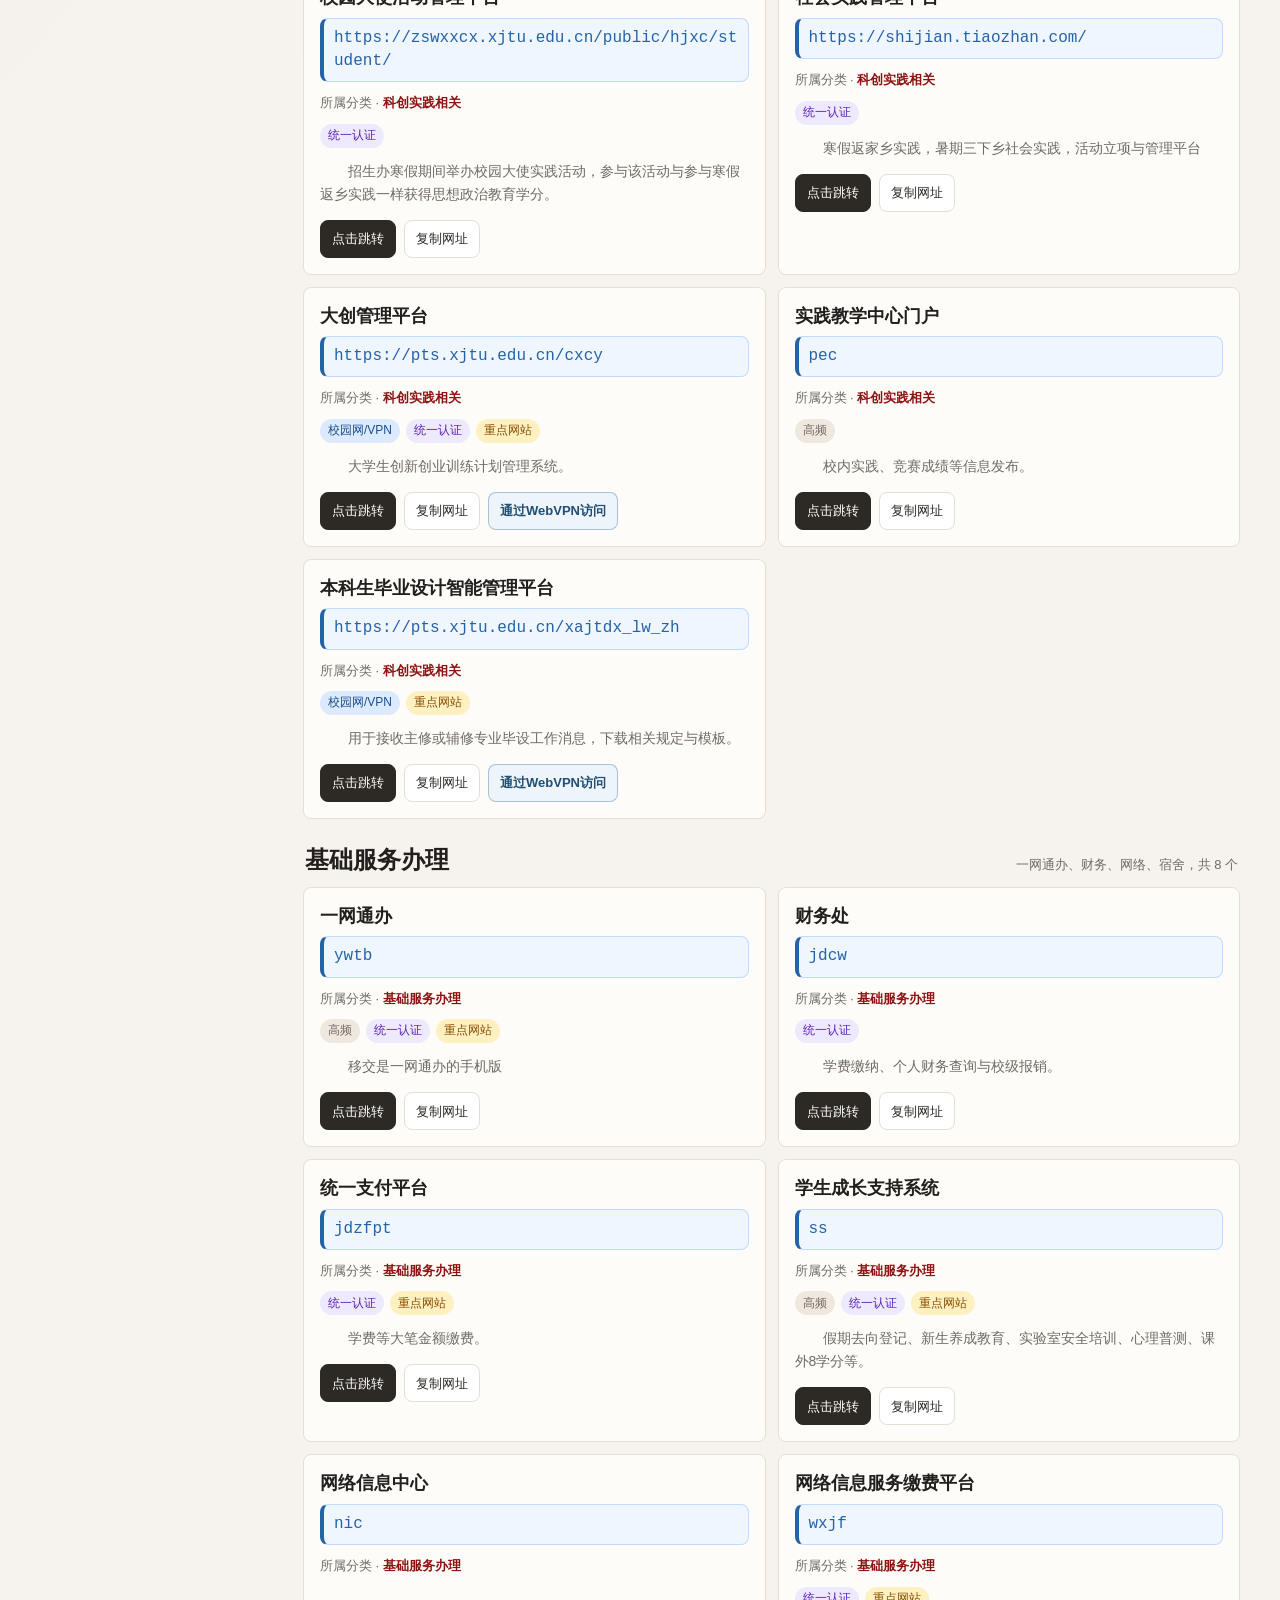
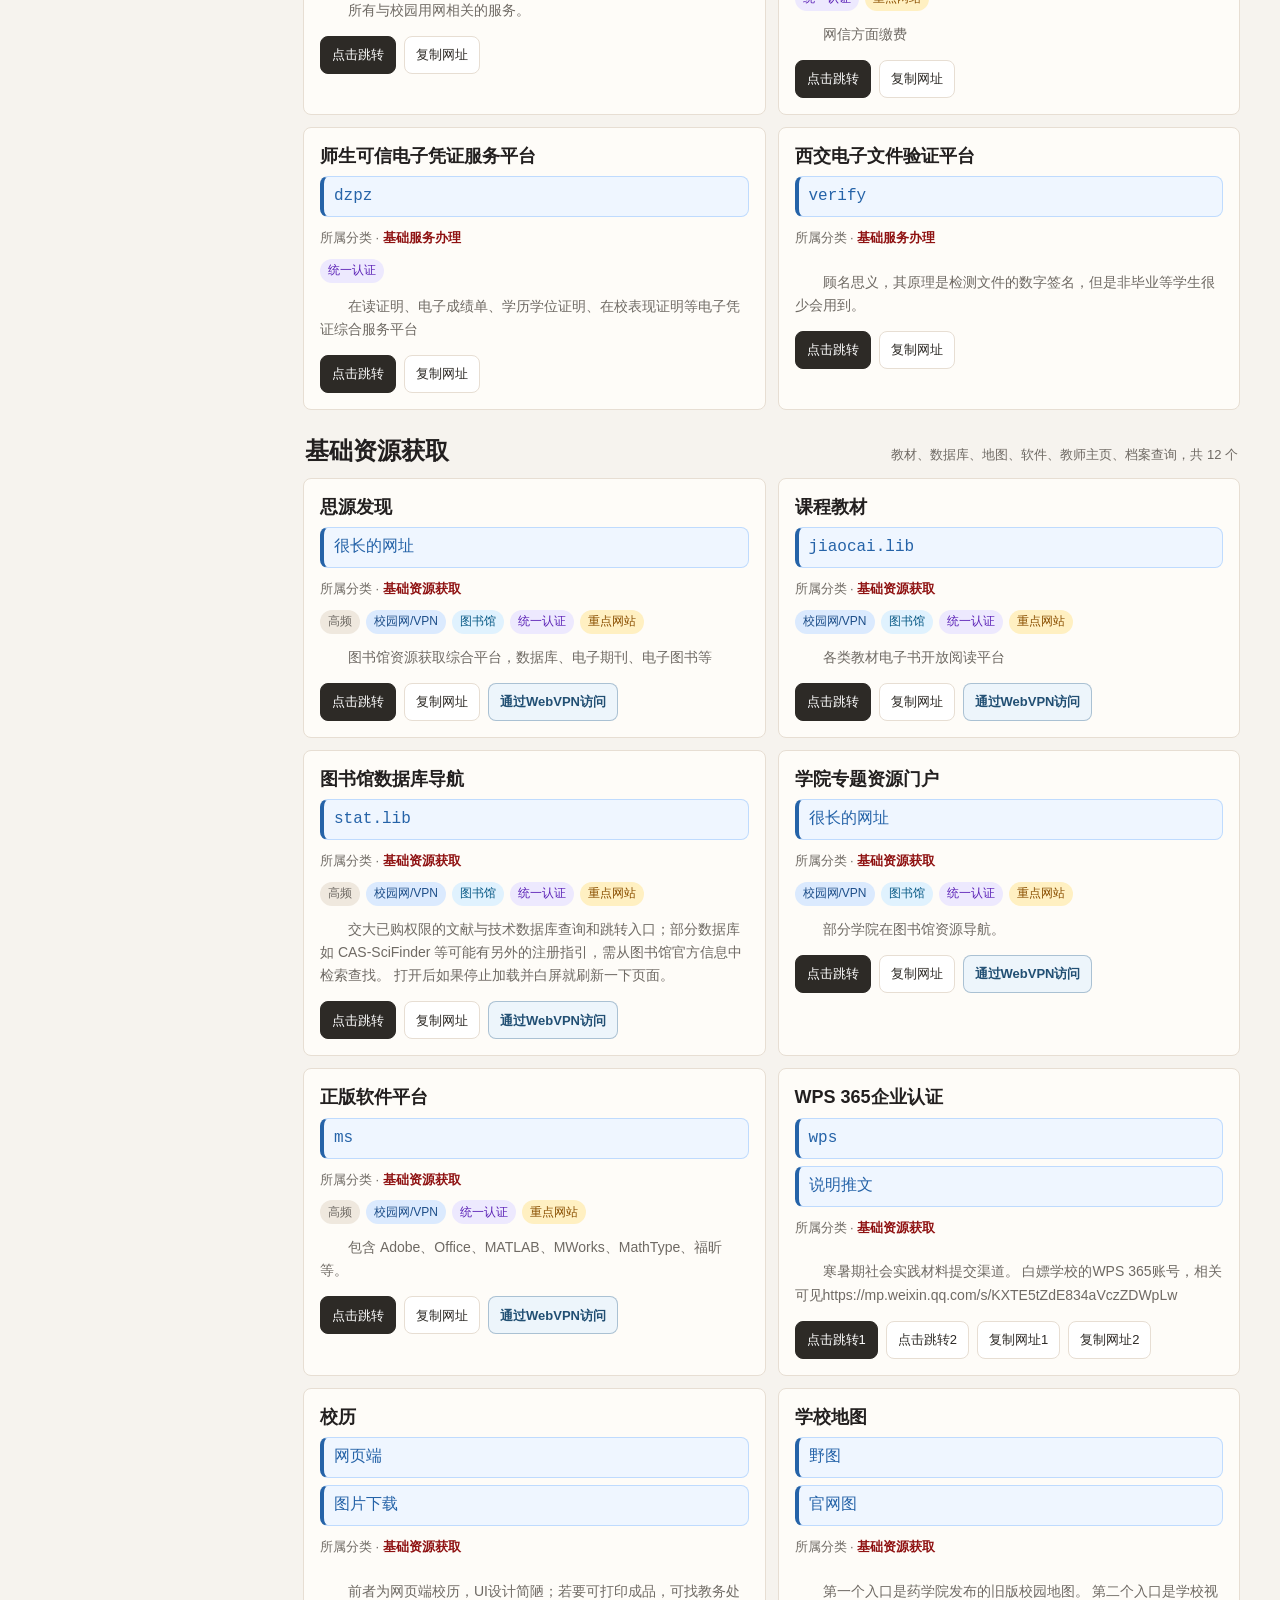
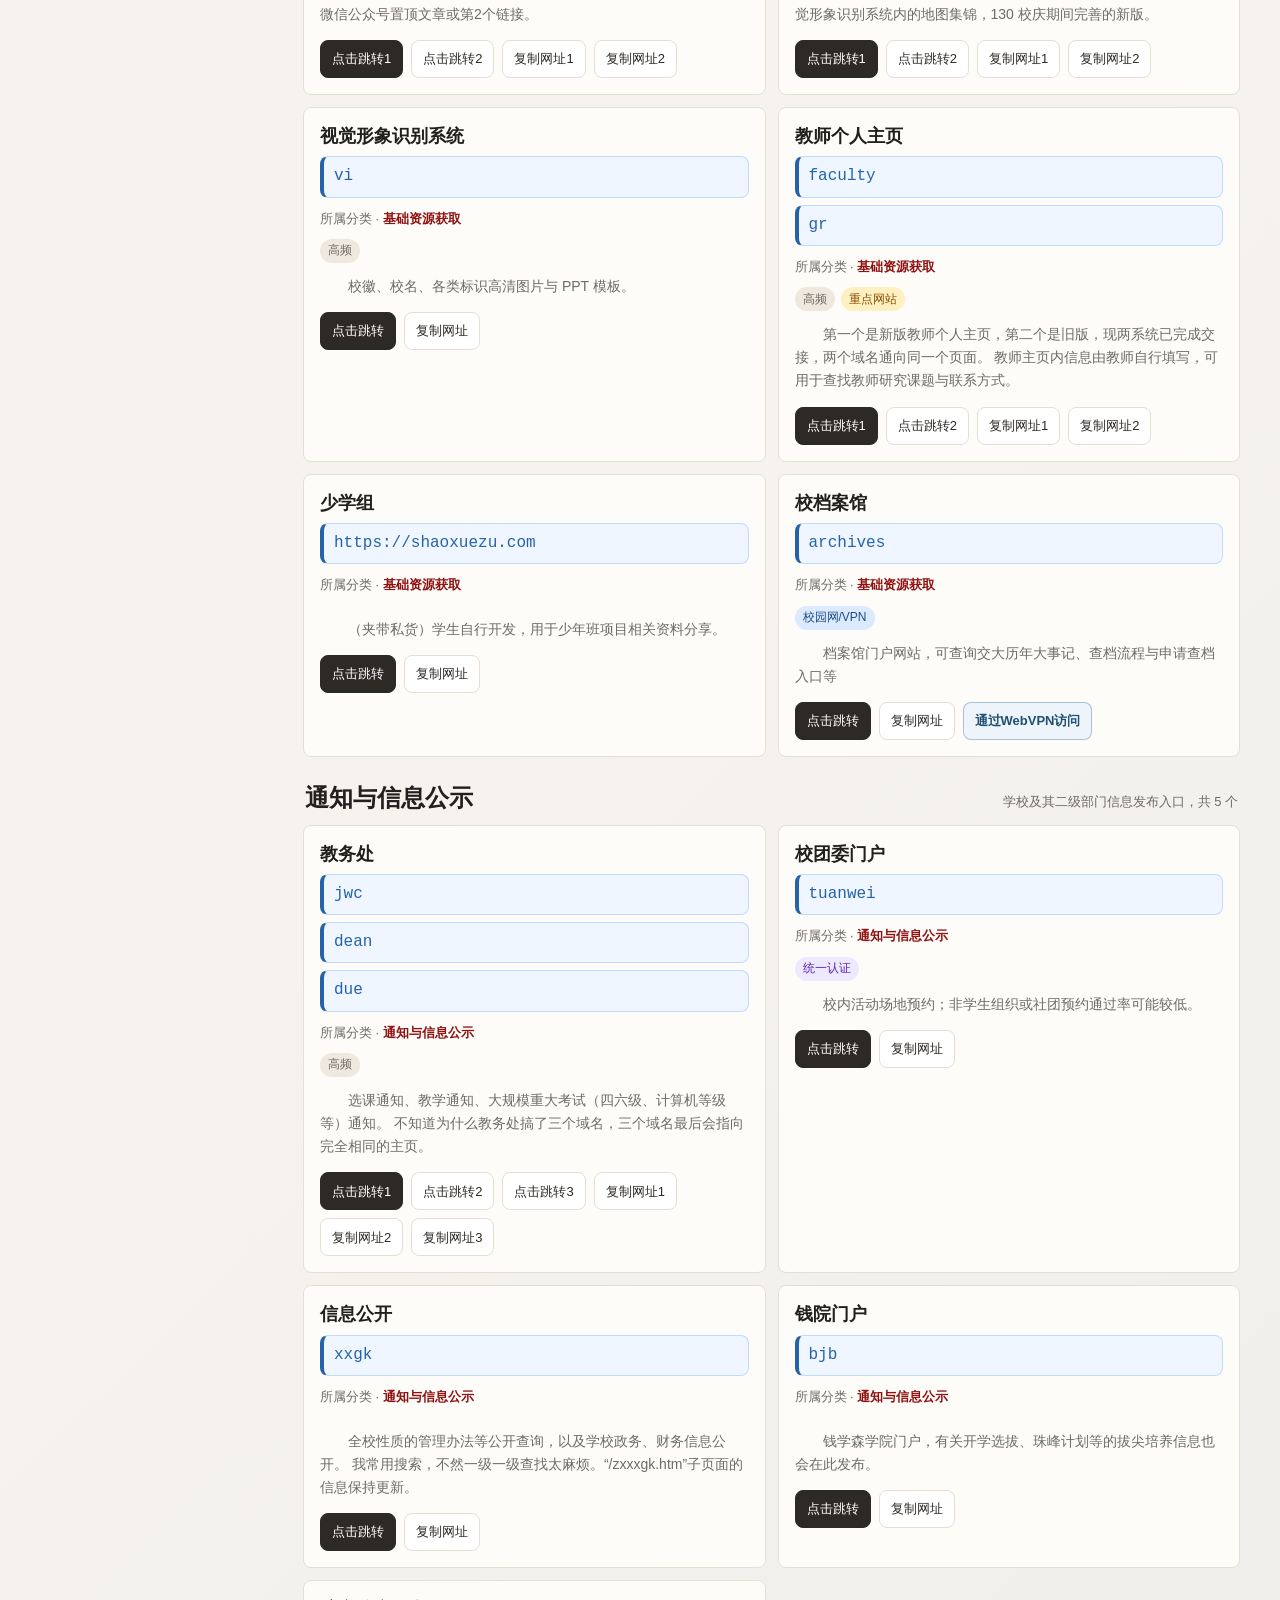
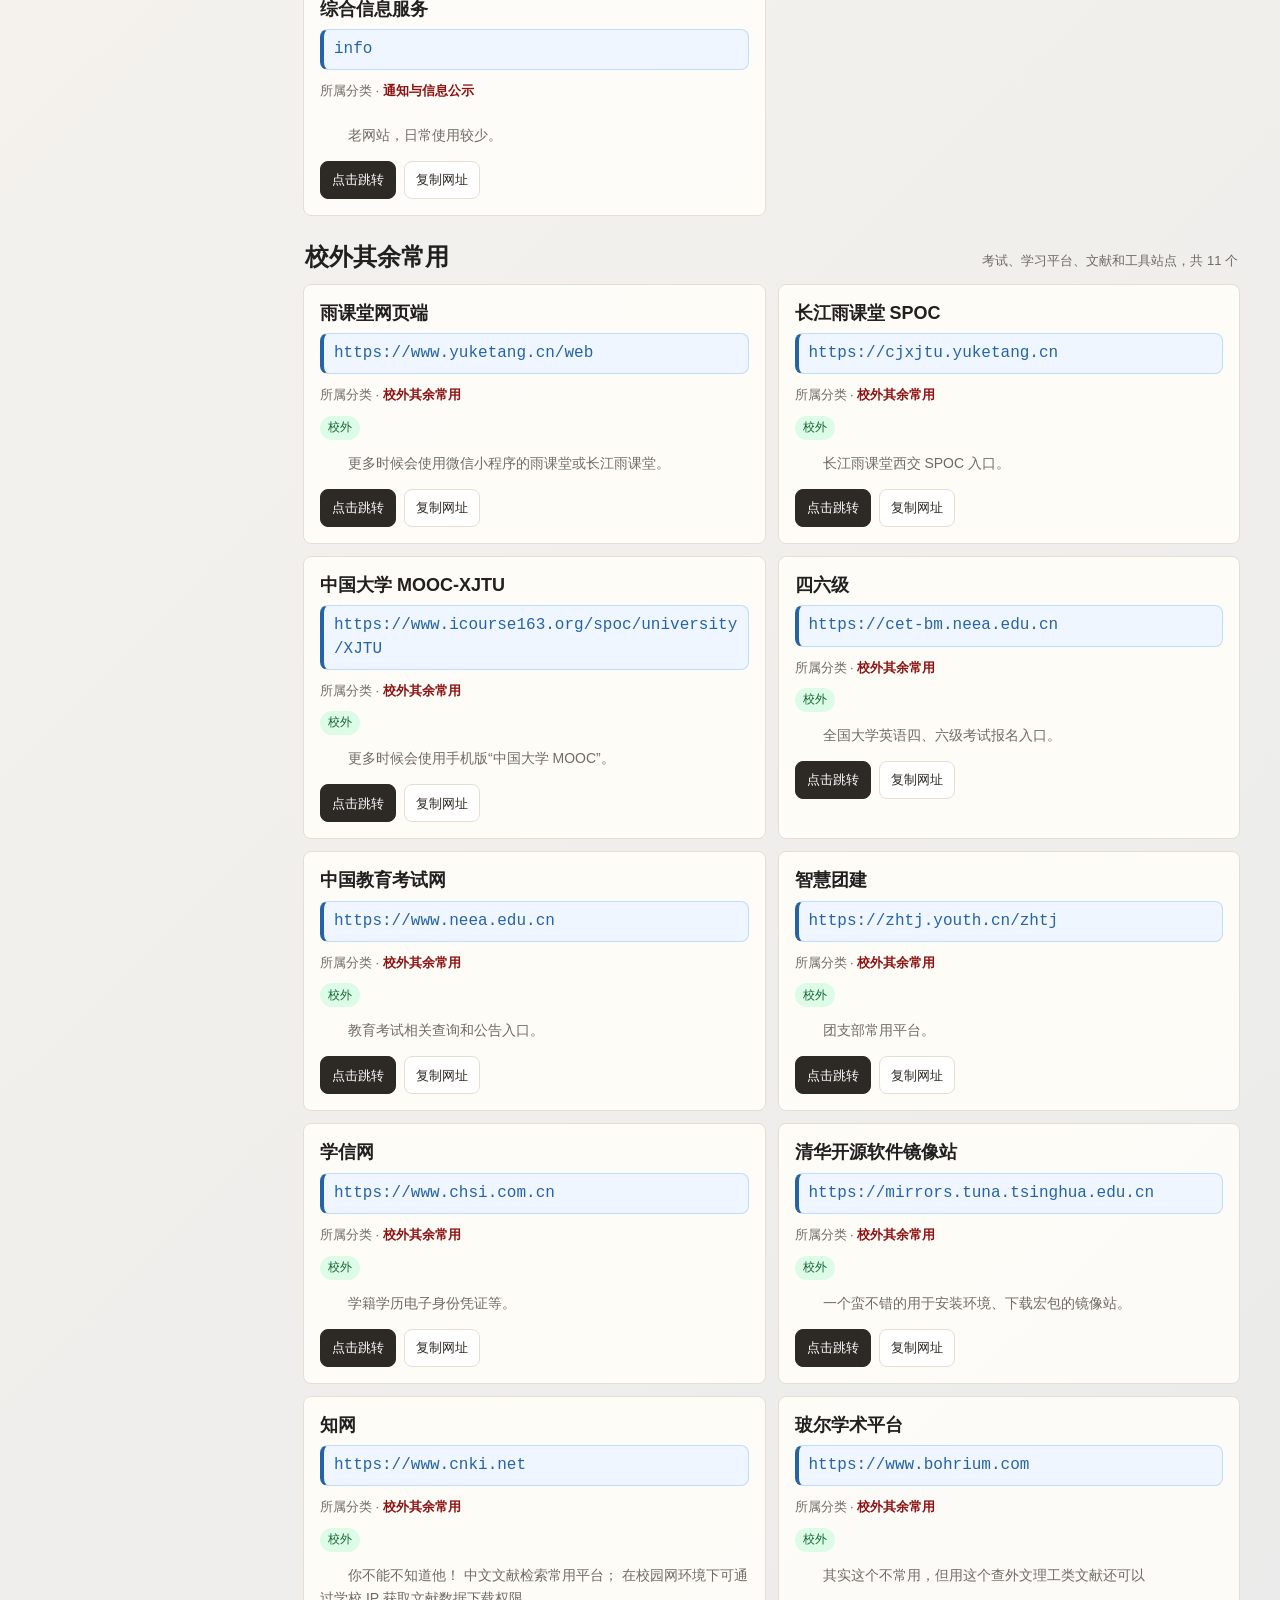
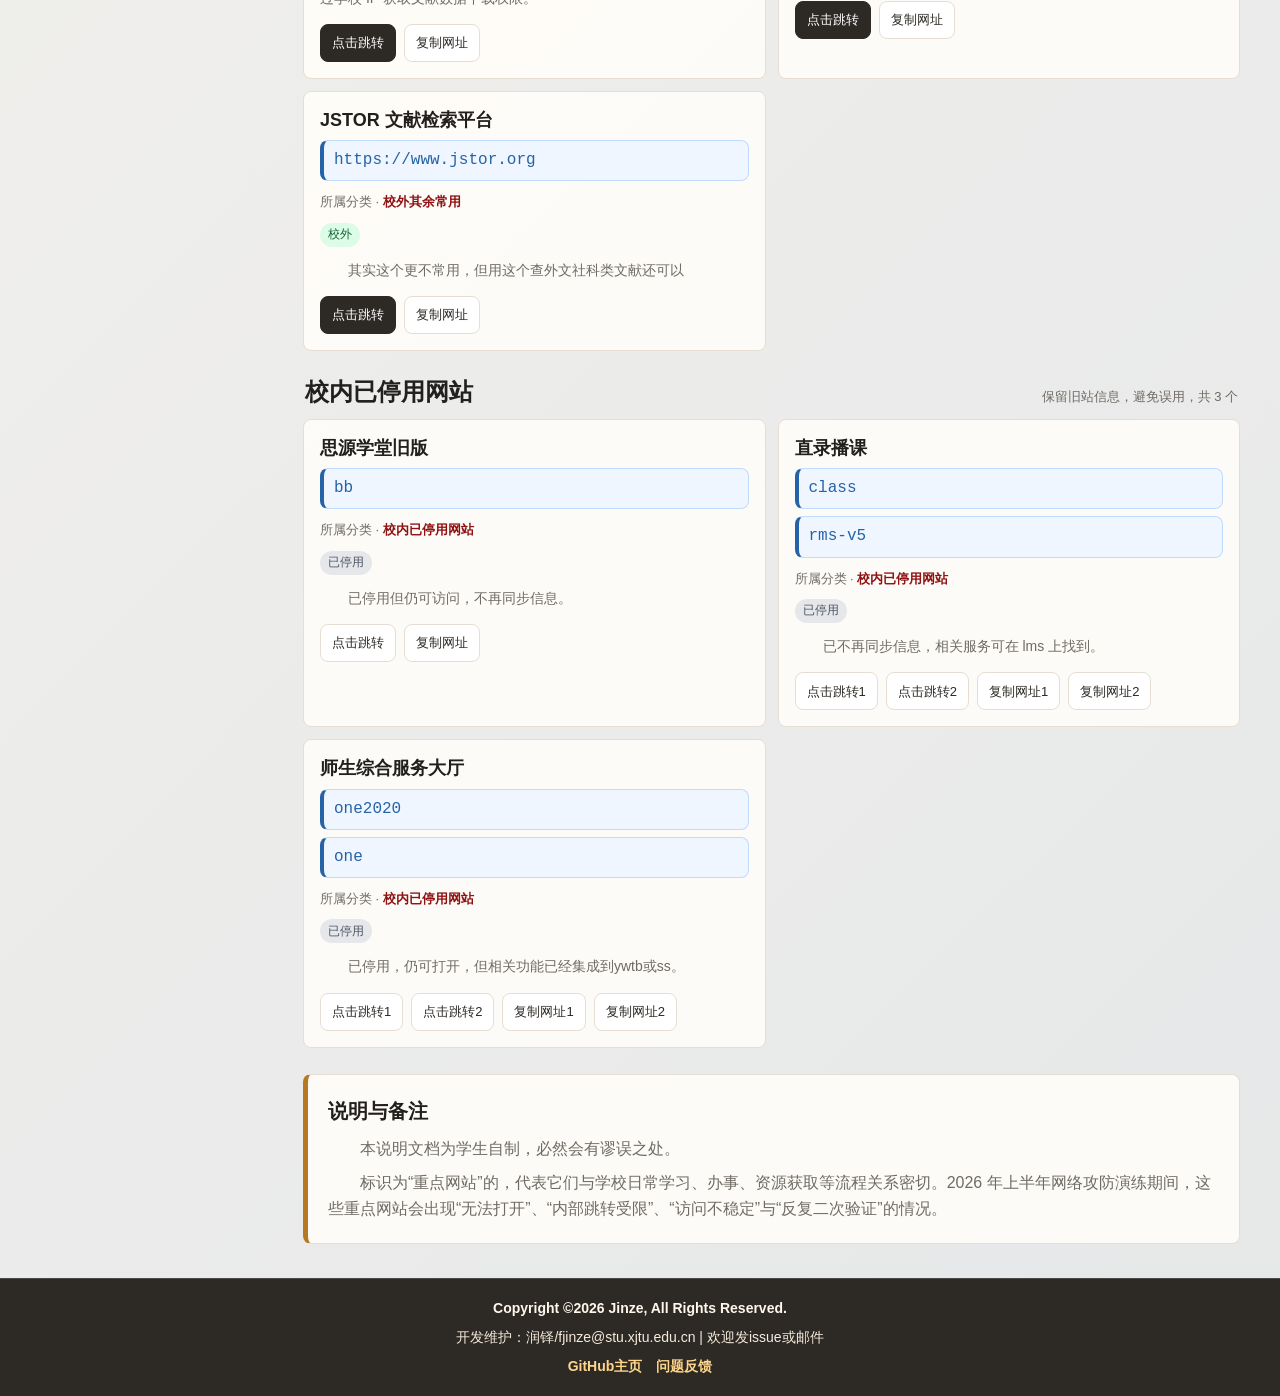
==== commit 56b42795: "20260831更新 重新检查了所有网站" ====
--- a/index.html
+++ b/index.html
@@ -2043,7 +2043,7 @@
                 "本说明文档为学生自制，必然会有谬误之处。",
                 "标识为“重点网站”的，代表它们与学校日常学习、办事、资源获取等流程关系密切。2026 年上半年网络攻防演练期间，这些重点网站会出现“无法打开”、“内部跳转受限”、“访问不稳定”与“反复二次验证”的情况。"
           ],
-          lastUpdated: "2026-08-29",
+          lastUpdated: "2026-08-31",
           copyright: {
                 startYear: 2026,
                 holder: "Jinze"
@@ -2366,14 +2366,14 @@
           {
                 c: "study",
                 n: "图书馆座位预约",
-                short: "rq.lib",
                 d: "图书馆座位预约，最好使用移交或手机端网页。",
+                u: "http://rg.lib.xjtu.edu.cn:8086/",
                 campus: true,
+                library: true,
                 auth: true,
                 important: true,
-                library: true,
                 webvpnLinks: [
-                      "https://webvpn.xjtu.edu.cn/https/77726476706e69737468656265737421e2e60f902e322648741c9ce29d51367bb80f/"
+                      "https://webvpn.xjtu.edu.cn/http-8086/77726476706e69737468656265737421e2f00f902e322648741c9ce29d51367bae38/"
                 ]
           },
           {
@@ -2404,12 +2404,22 @@
           {
                 c: "study",
                 n: "图书馆门户",
-                short: "lib",
                 d: "图书馆相关功能网站的跳转入口。",
+                links: [
+                      {
+                            label: "对外门户",
+                            url: "https://www.lib.xjtu.edu.cn"
+                      },
+                      {
+                            label: "校内身份",
+                            url: "https://us-custom.lib.xjtu.edu.cn/"
+                      }
+                ],
                 campus: true,
                 library: true,
                 webvpnLinks: [
-                      "https://webvpn.xjtu.edu.cn/https/77726476706e69737468656265737421fcfe43d23f3a7c45300d8db9d6562d/"
+                      "https://webvpn.xjtu.edu.cn/https/77726476706e69737468656265737421e7e056d22b396a1e66029db9d6502720b439c3/",
+                      "https://webvpn.xjtu.edu.cn/https/77726476706e69737468656265737421e5e40c9f32237c5f734685a59a1b3b3f4f9329fb50c251bce7/"
                 ]
           },
           {
@@ -2521,6 +2531,25 @@
                 n: "西交电子文件验证平台",
                 d: "顾名思义，其原理是检测文件的数字签名，但是非毕业等学生很少会用到。",
                 short: "verify"
+          },
+          {
+                c: "resource",
+                n: "思源发现",
+                d: "图书馆资源获取综合平台，数据库、电子期刊、电子图书等",
+                links: [
+                      {
+                            label: "很长的网址",
+                            url: "https://xjtu.primo.exlibrisgroup.com.cn/nde/home?vid=86XJU_INST:XJTU&lang=zh"
+                      }
+                ],
+                popular: true,
+                campus: true,
+                library: true,
+                auth: true,
+                important: true,
+                webvpnLinks: [
+                      "https://webvpn.xjtu.edu.cn/https/77726476706e69737468656265737421e8fd558969207a597307c7a980592a37de39056761055cf958441054da8720/nde/home?vid=86XJU_INST:XJTU&lang=zh"
+                ]
           },
           {
                 c: "resource",
@@ -2538,7 +2567,7 @@
           {
                 c: "resource",
                 n: "图书馆数据库导航",
-                d: "交大已购权限的文献与技术数据库查询和跳转入口；部分数据库如 CAS-SciFinder 等可能有另外的注册指引，需从图书馆官方信息中检索查找。",
+                d: "交大已购权限的文献与技术数据库查询和跳转入口；部分数据库如 CAS-SciFinder 等可能有另外的注册指引，需从图书馆官方信息中检索查找。\n打开后如果停止加载并白屏就刷新一下页面。",
                 short: "stat.lib",
                 popular: true,
                 campus: true,
@@ -2551,15 +2580,20 @@
           },
           {
                 c: "resource",
-                n: "馆提存典藏预约",
-                short: "innopac.lib",
-                d: "提存书库、典藏书库图书预约，建议从移交或手机端操作。",
+                n: "学院专题资源门户",
+                d: "部分学院在图书馆资源导航。",
+                links: [
+                      {
+                            label: "很长的网址",
+                            url: "https://www.lib.xjtu.edu.cn/engine2/general/6897646/detail?engineInstanceId=56875&typeId=1603944&pageId=34094&websiteId=27676&currentBranch=0"
+                      }
+                ],
                 campus: true,
+                library: true,
                 auth: true,
                 important: true,
-                library: true,
                 webvpnLinks: [
-                      "https://webvpn.xjtu.edu.cn/https/77726476706e69737468656265737421f9f94f9337316b1e72018be2805f372054d5c12423ad05/"
+                      "https://webvpn.xjtu.edu.cn/https/77726476706e69737468656265737421e7e056d22b396a1e66029db9d6502720b439c3/engine2/general/6897646/detail?engineInstanceId=56875&typeId=1603944&pageId=34094&websiteId=27676&currentBranch=0"
                 ]
           },
           {
@@ -2663,8 +2697,21 @@
           {
                 c: "portal",
                 n: "教务处",
-                d: "选课通知、教学通知、大规模重大考试（四六级、计算机等级等）通知。",
-                short: "jwc",
+                d: "选课通知、教学通知、大规模重大考试（四六级、计算机等级等）通知。\n不知道为什么教务处搞了三个域名，三个域名最后会指向完全相同的主页。",
+                links: [
+                      {
+                            label: "jwc",
+                            url: "https://jwc.xjtu.edu.cn"
+                      },
+                      {
+                            label: "dean",
+                            url: "https://dean.xjtu.edu.cn/"
+                      },
+                      {
+                            label: "due",
+                            url: "https://due.xjtu.edu.cn/"
+                      }
+                ],
                 popular: true
           },
           {
@@ -2702,8 +2749,8 @@
           {
                 c: "external",
                 n: "长江雨课堂 SPOC",
+                d: "长江雨课堂西交 SPOC 入口。",
                 u: "https://cjxjtu.yuketang.cn",
-                d: "长江雨课堂西交 SPOC 入口。",
                 external: true
           },
           {
@@ -2716,8 +2763,8 @@
           {
                 c: "external",
                 n: "四六级",
+                d: "全国大学英语四、六级考试报名入口。",
                 u: "https://cet-bm.neea.edu.cn",
-                d: "全国大学英语四、六级考试报名入口。",
                 external: true
           },
           {
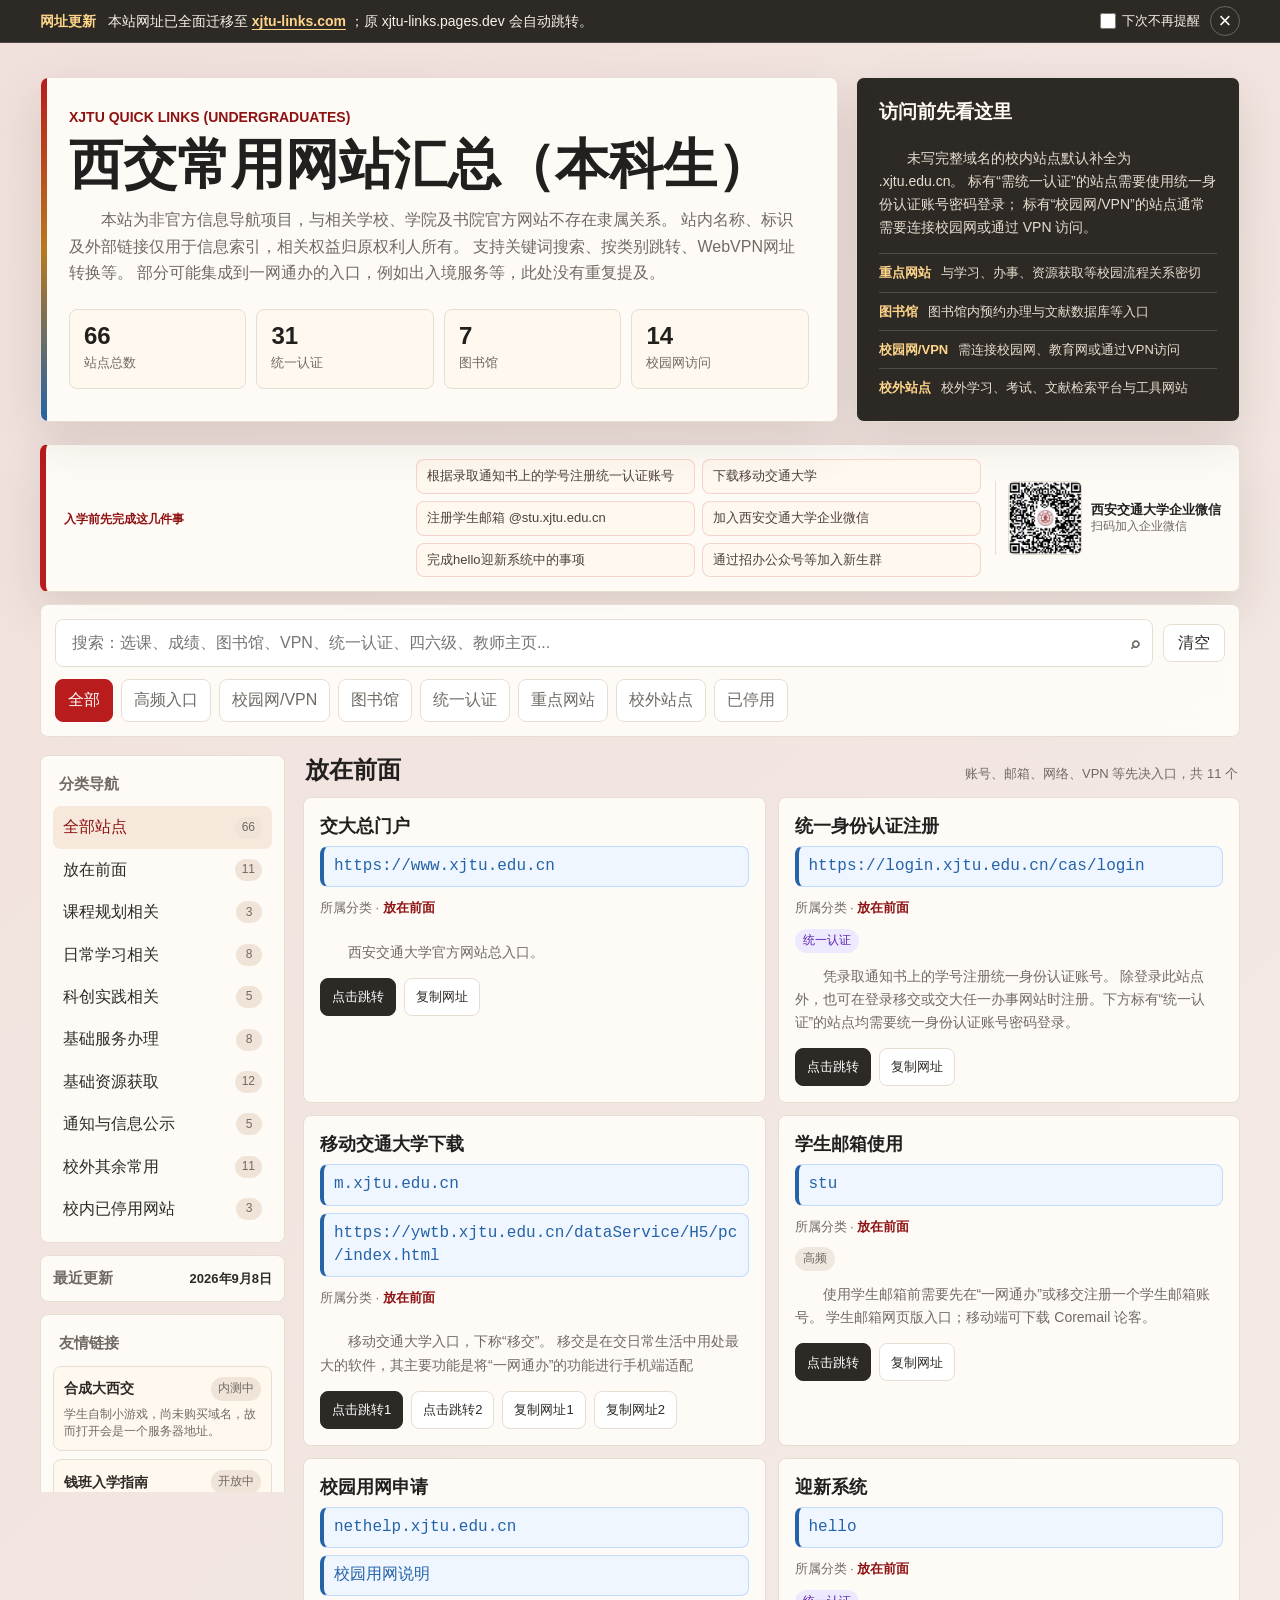
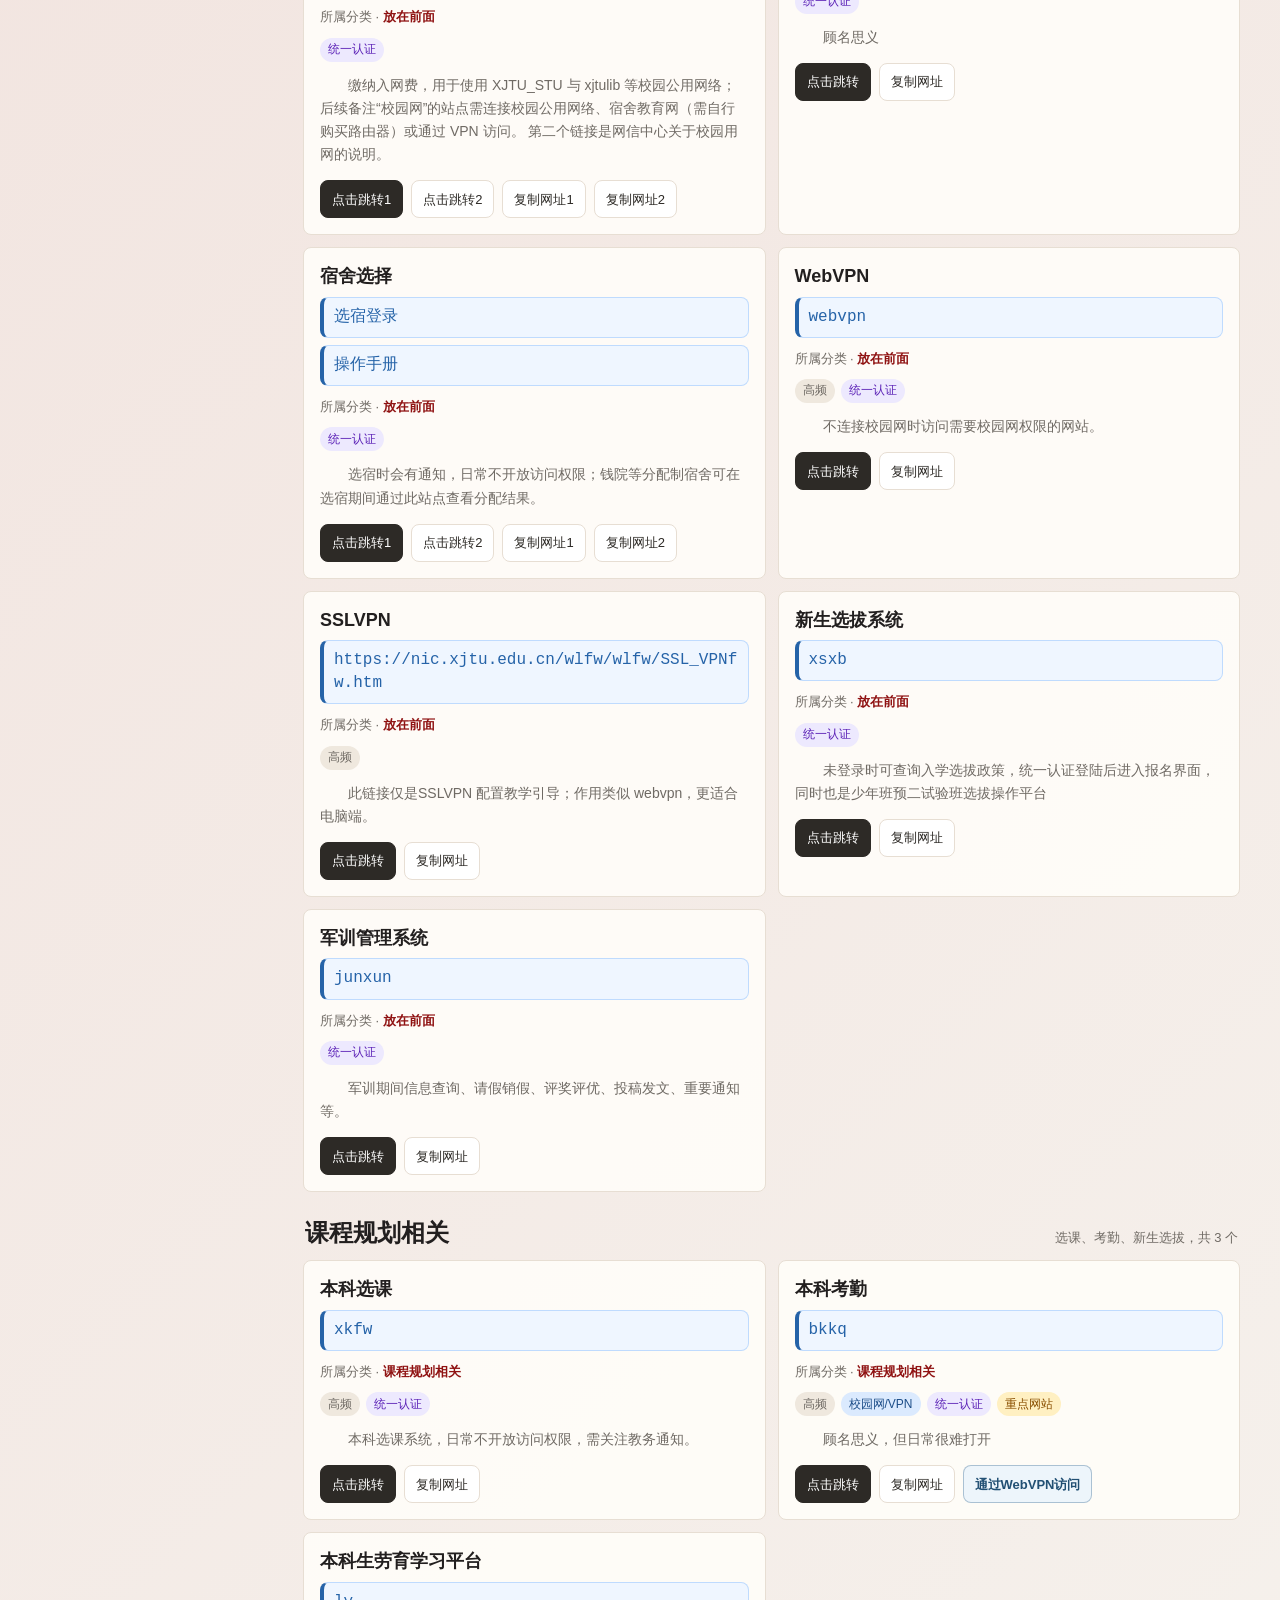
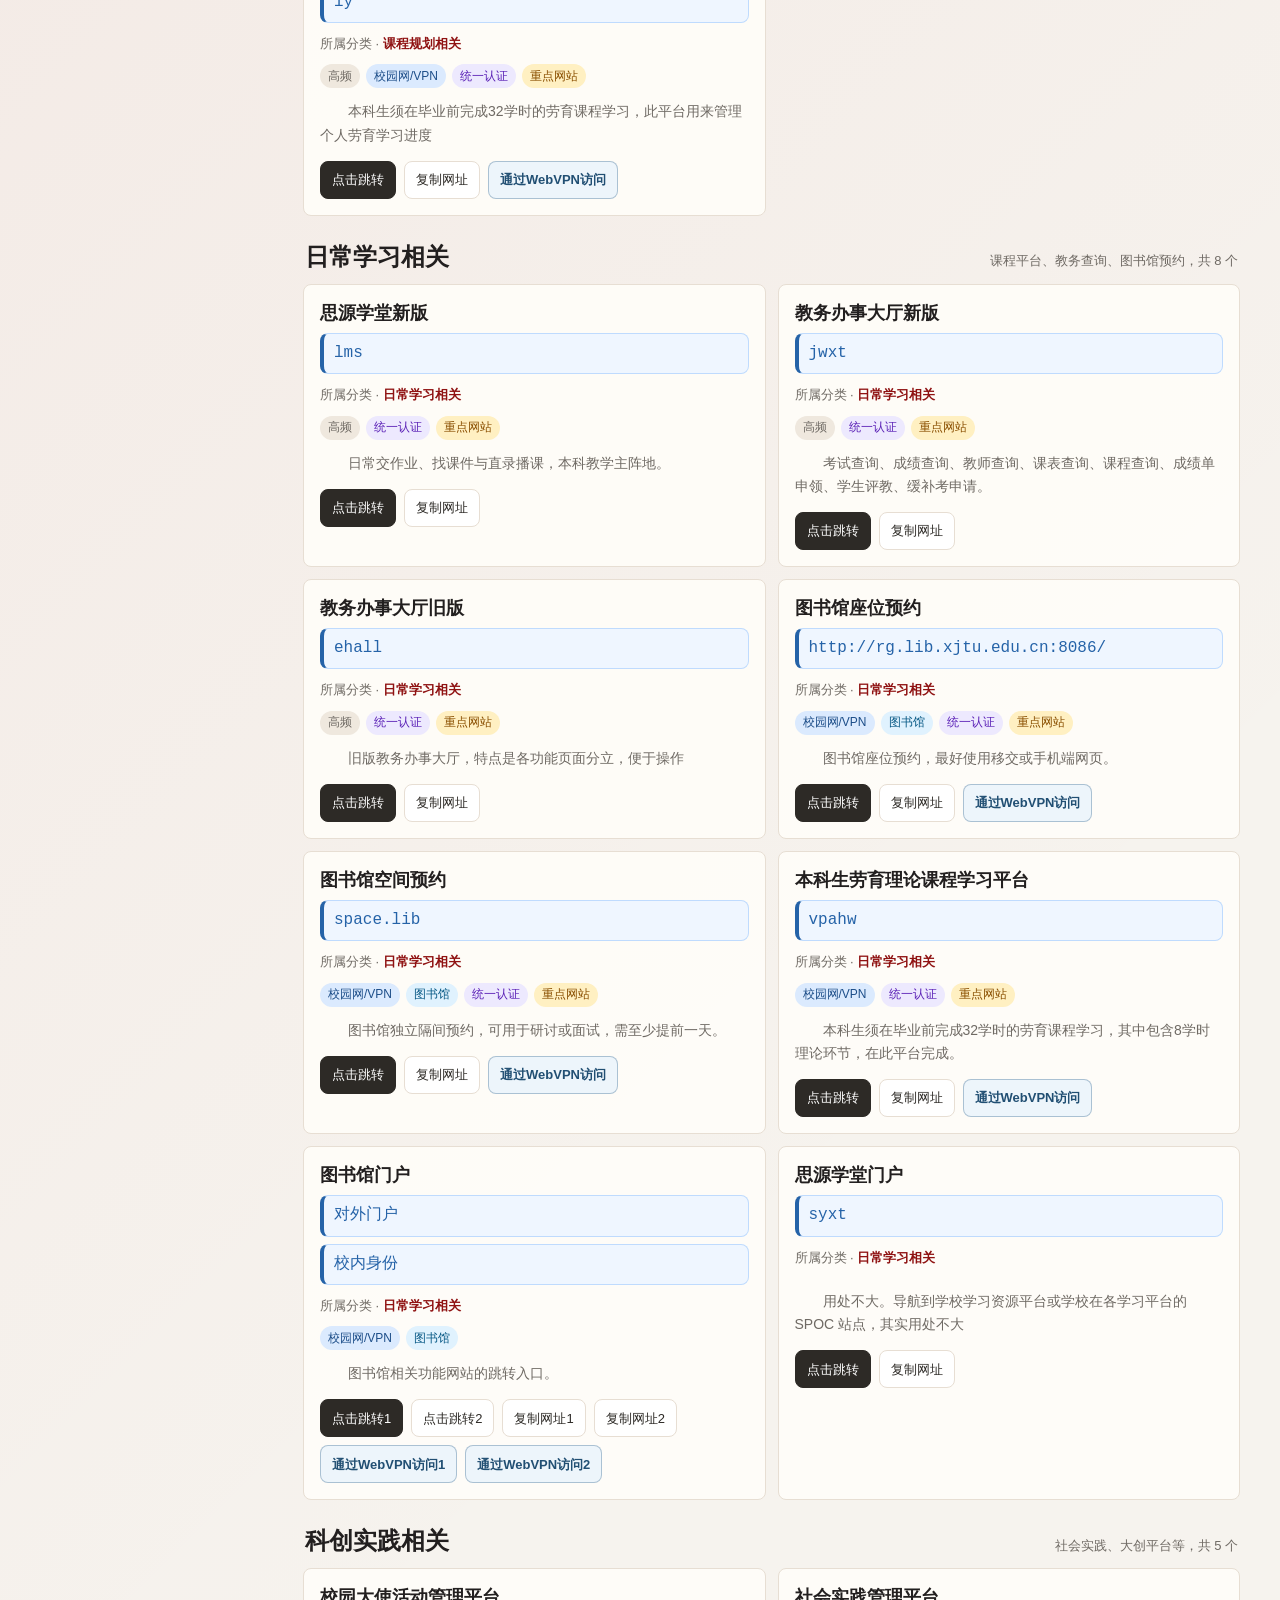
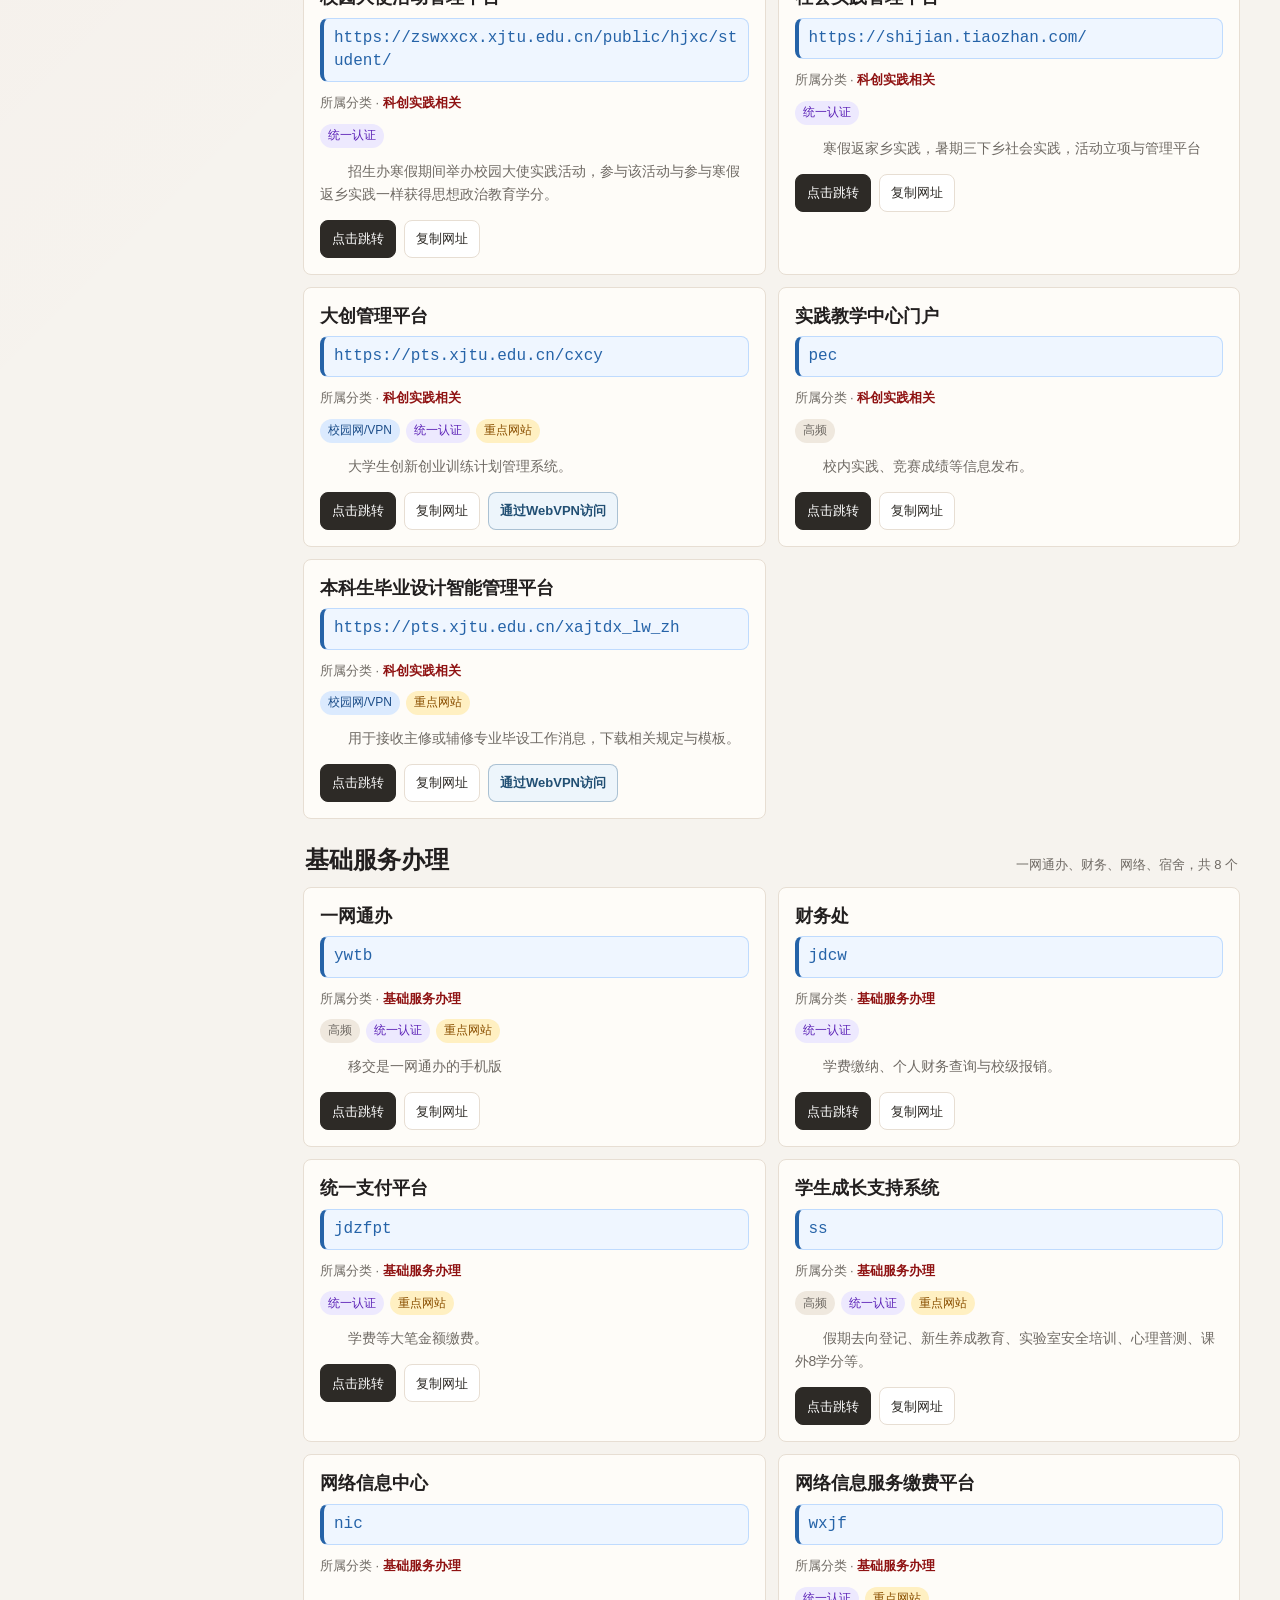
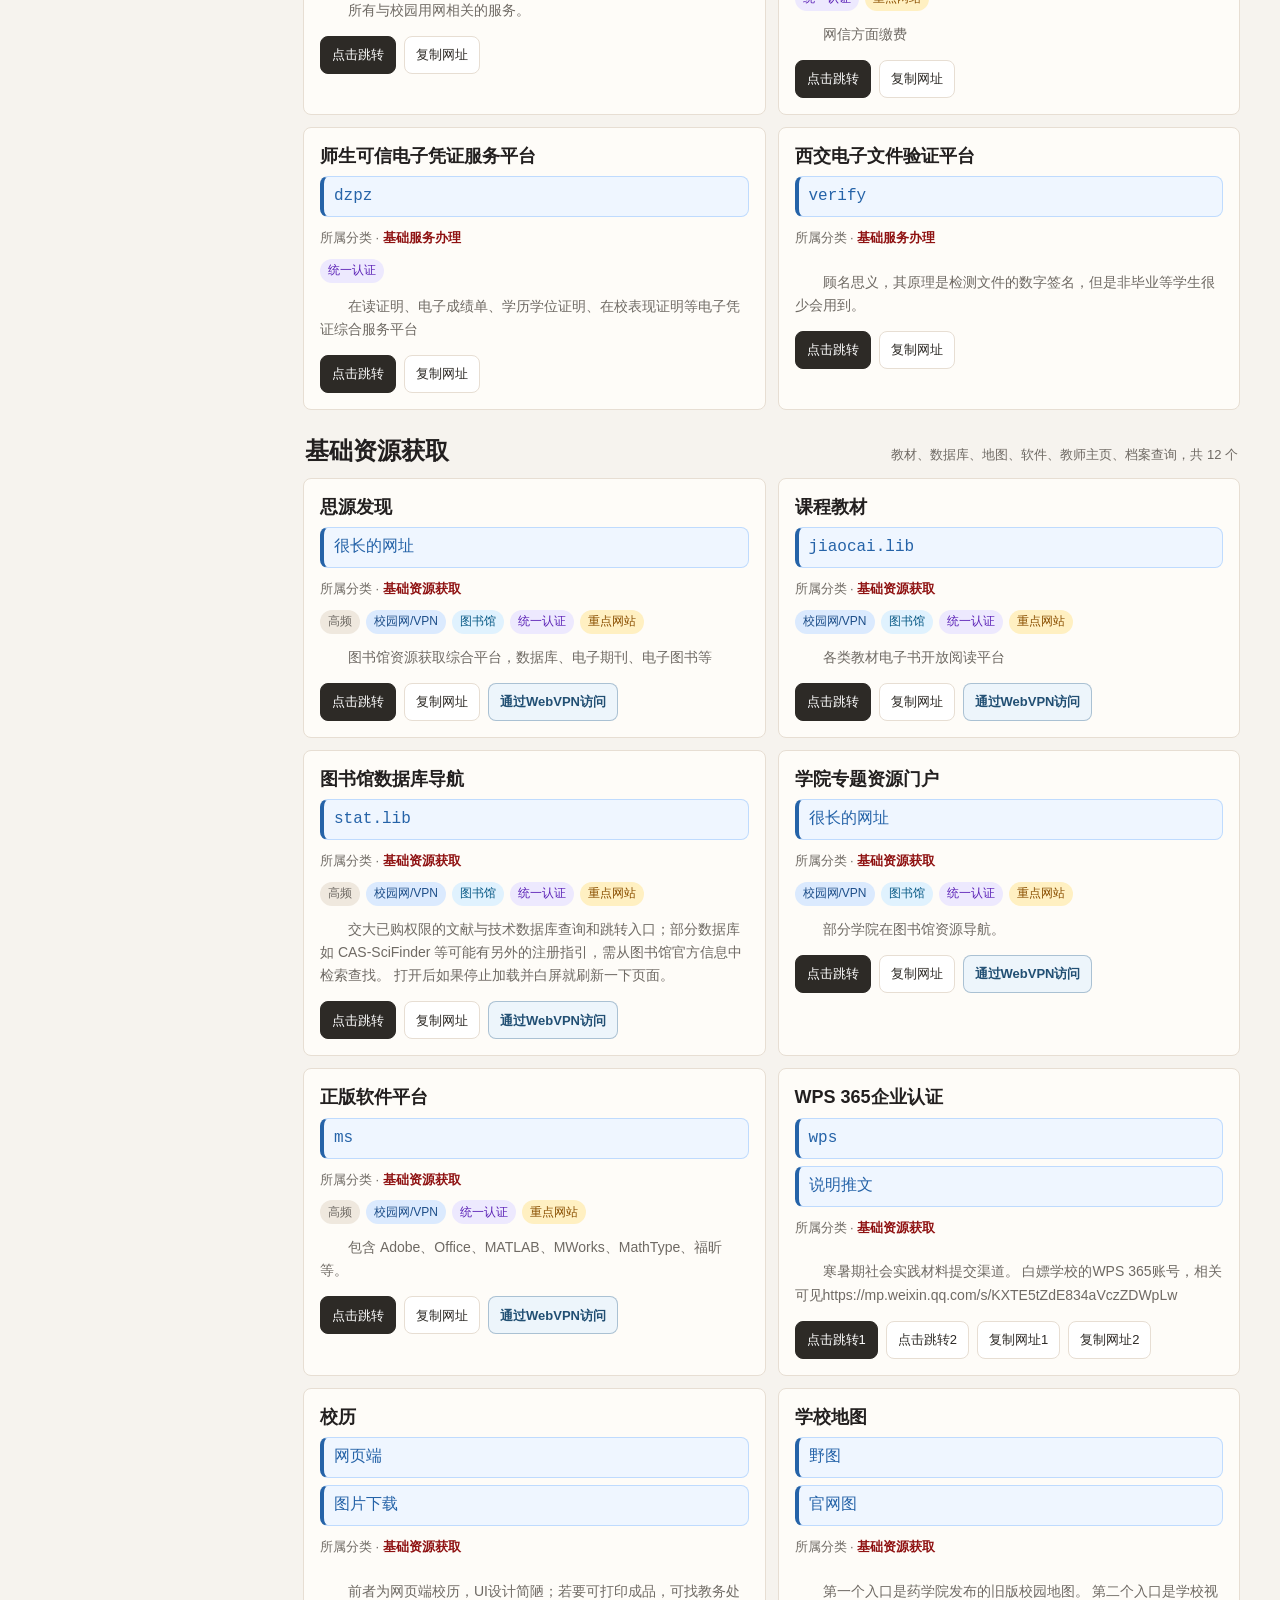
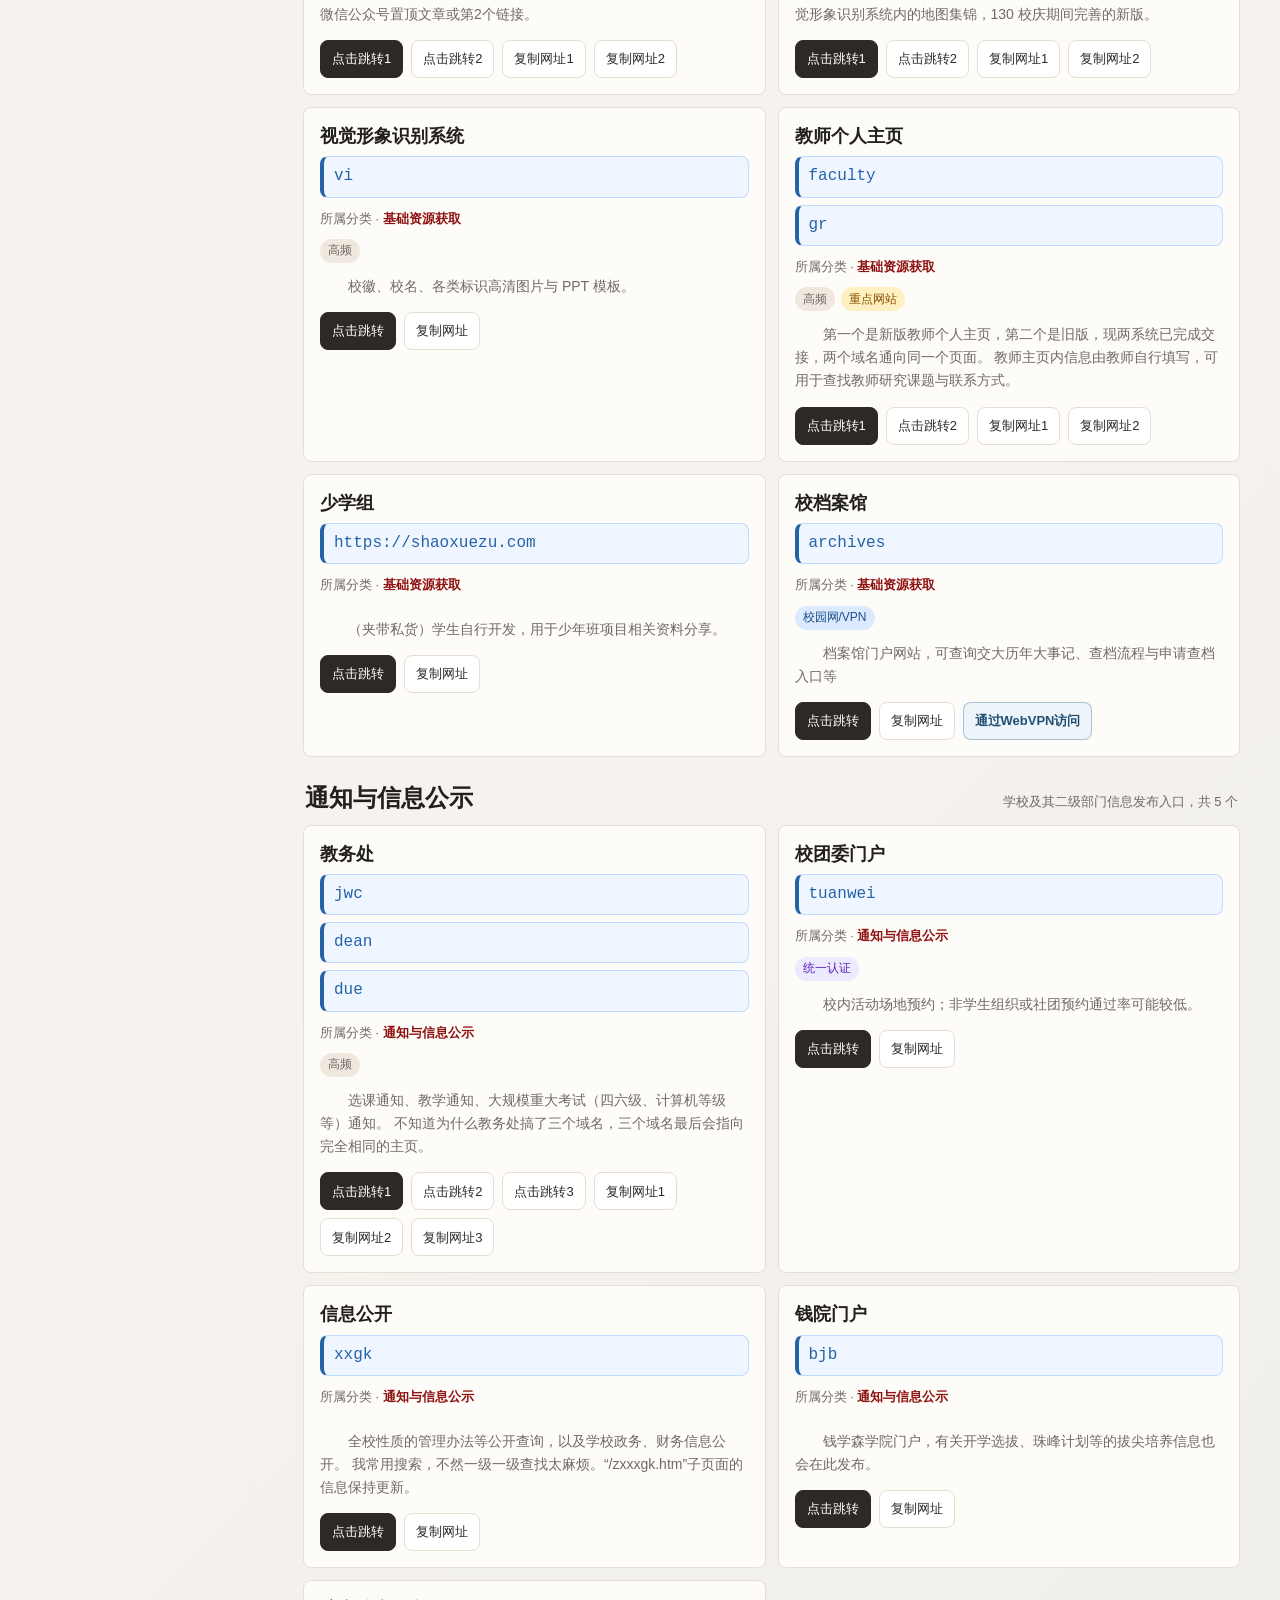
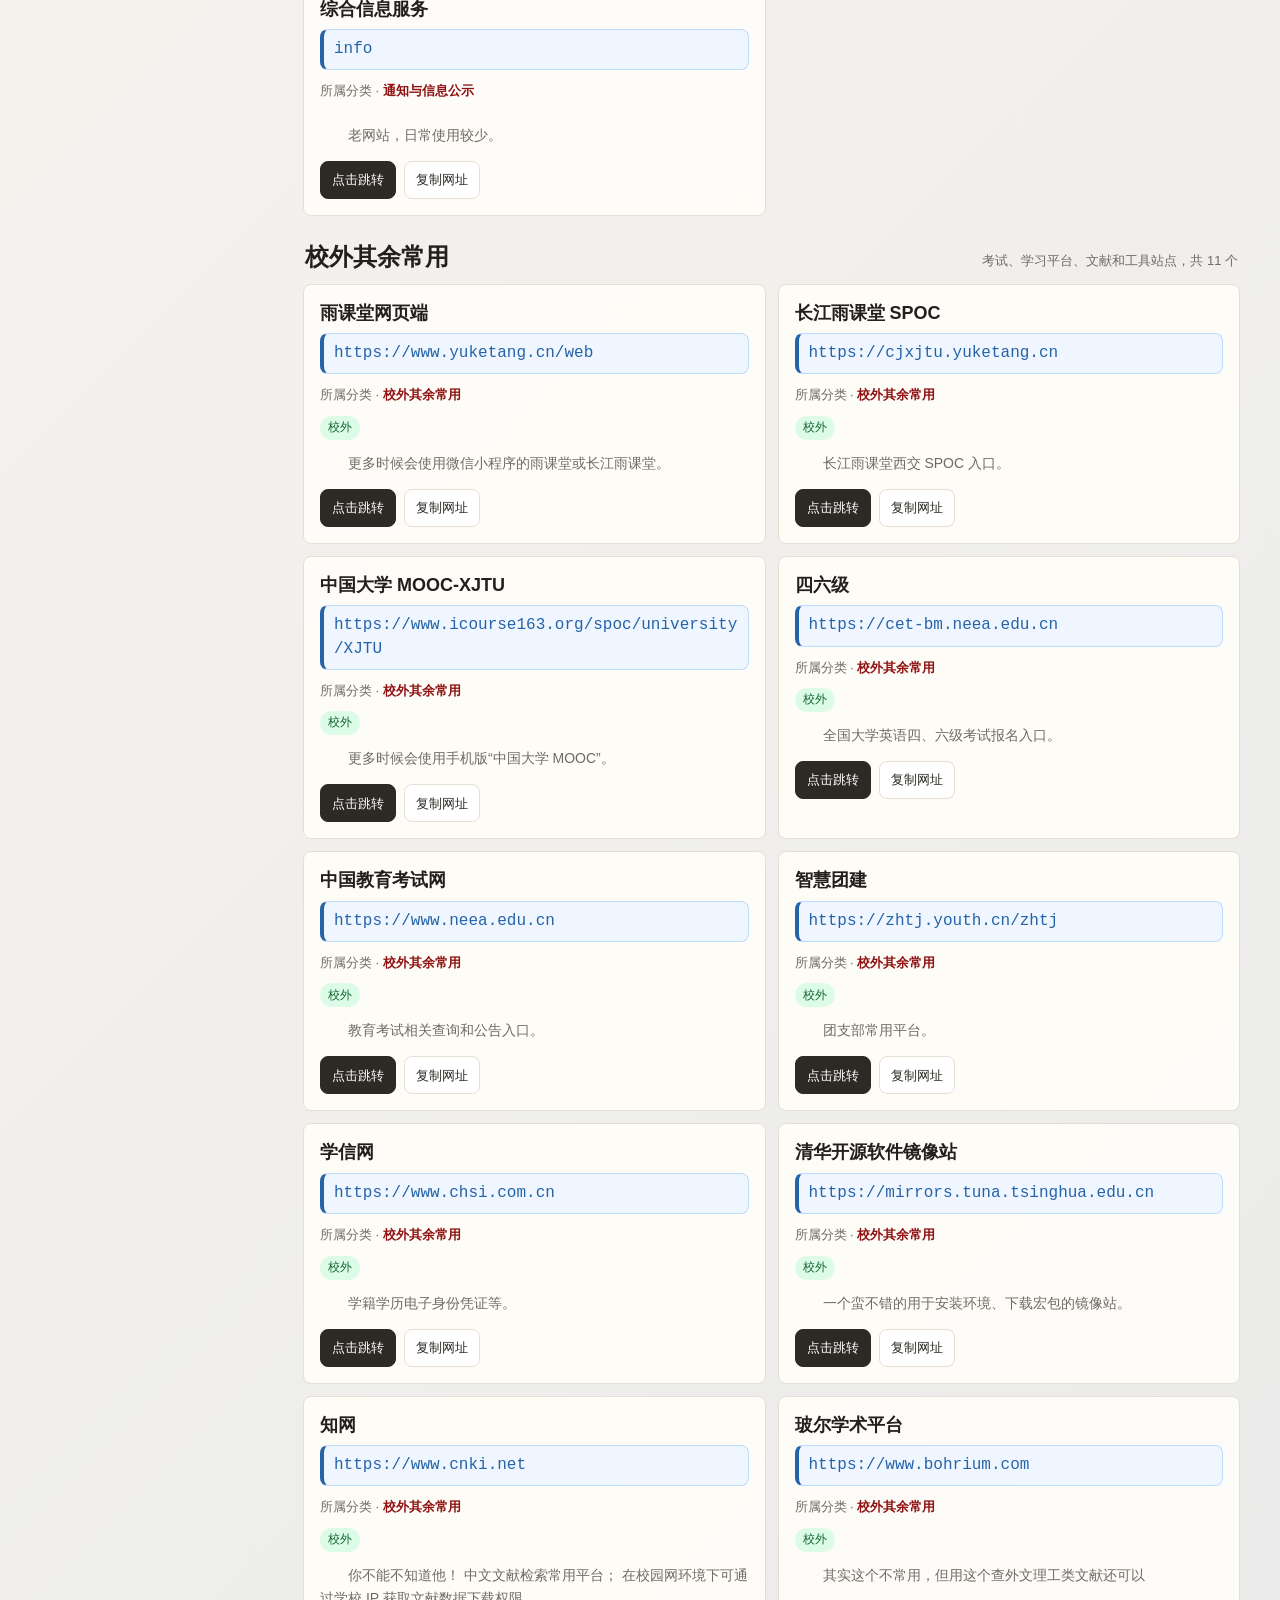
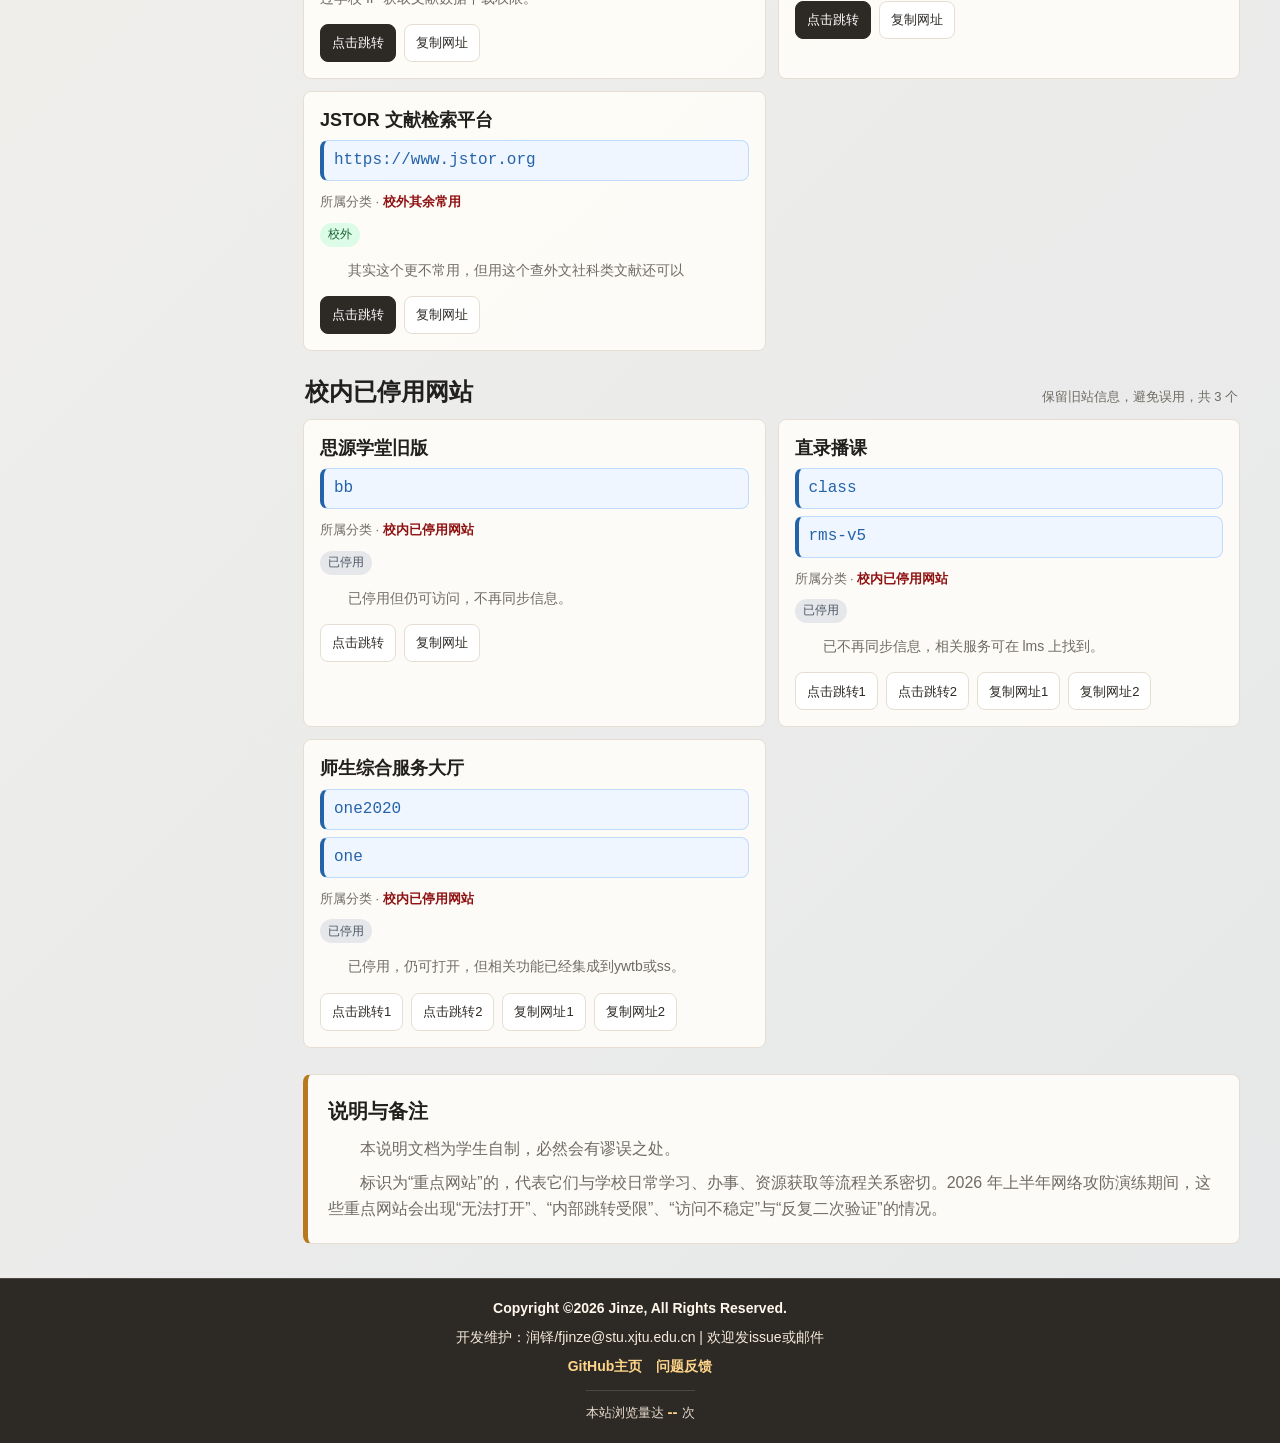
==== commit 464c6a43: "20260908更新" ====
--- a/index.html
+++ b/index.html
@@ -856,6 +856,23 @@
       gap: 8px 14px;
       margin-top: 6px;
       white-space: normal;
+    }
+
+    .footer-visits {
+      width: fit-content;
+      margin: 12px auto 0;
+      padding-top: 9px;
+      border-top: 1px solid rgba(255, 255, 255, 0.14);
+      color: #e8ddcf;
+      font-size: 13px;
+      white-space: normal;
+    }
+
+    .footer-visits strong {
+      margin: 0 4px;
+      color: #ffd58a;
+      font-size: 15px;
+      font-variant-numeric: tabular-nums;
     }
 
     .domain-banner {
@@ -2043,7 +2060,7 @@
                 "本说明文档为学生自制，必然会有谬误之处。",
                 "标识为“重点网站”的，代表它们与学校日常学习、办事、资源获取等流程关系密切。2026 年上半年网络攻防演练期间，这些重点网站会出现“无法打开”、“内部跳转受限”、“访问不稳定”与“反复二次验证”的情况。"
           ],
-          lastUpdated: "2026-08-31",
+          lastUpdated: "2026-09-08",
           copyright: {
                 startYear: 2026,
                 holder: "Jinze"
@@ -2059,6 +2076,11 @@
                       url: "mailto:fjinze@stu.xjtu.edu.cn"
                 }
           ],
+          visitCounter: {
+                enabled: true,
+                endpoint: "/api/visits",
+                cacheMinutes: 60
+          },
           stats: [
                 {
                       type: "total",
@@ -3099,8 +3121,66 @@
       const currentYear = new Date().getFullYear();
       const yearText = currentYear > startYear ? `${startYear}-${currentYear}` : String(startYear);
       const copyrightText = `Copyright ©${yearText} ${copyright.holder || "Jinze"}, All Rights Reserved.`;
-      $("#siteFooter").innerHTML = `<div class="footer-copyright">${escapeHtml(copyrightText)}</div>${footerText}${footerLinks ? `<div class="footer-links">${footerLinks}</div>` : ""}`;
+      const visitCounter = pageConfig.visitCounter || {};
+      const visitCounterHtml = visitCounter.enabled !== false
+        ? `<div class="footer-visits" id="visitCounter" title="统计口径：Cloudflare Visits；数据加载中">本站浏览量达<strong id="visitCounterValue">--</strong>次</div>`
+        : "";
+      $("#siteFooter").innerHTML = `<div class="footer-copyright">${escapeHtml(copyrightText)}</div>${footerText}${footerLinks ? `<div class="footer-links">${footerLinks}</div>` : ""}${visitCounterHtml}`;
       document.title = pageConfig.title || document.title;
+    }
+
+    function initVisitCounter() {
+      const config = pageConfig.visitCounter || {};
+      const counter = $("#visitCounter");
+      const value = $("#visitCounterValue");
+      if (config.enabled === false || !counter || !value || !config.endpoint) return;
+
+      const cacheKey = "xjtu-links-visit-counter-v1";
+      const cacheMinutes = Math.max(5, Number(config.cacheMinutes) || 60);
+      const formatter = new Intl.NumberFormat("zh-CN");
+
+      const applyResult = (data) => {
+        const total = Number(data?.total);
+        if (!Number.isFinite(total) || total < 0) return false;
+        value.textContent = formatter.format(Math.round(total));
+        const through = typeof data.dataThrough === "string" ? data.dataThrough : "";
+        counter.title = through
+          ? `统计口径：Cloudflare Visits；数据已同步至 ${through}`
+          : "统计口径：Cloudflare Visits；数据每日更新";
+        return true;
+      };
+
+      try {
+        const cached = JSON.parse(window.localStorage.getItem(cacheKey) || "null");
+        if (cached && Date.now() - Number(cached.cachedAt) < cacheMinutes * 60 * 1000 && applyResult(cached)) {
+          return;
+        }
+      } catch (error) {
+        // Storage may be unavailable in privacy modes; the network fallback still works.
+      }
+
+      fetch(config.endpoint, {
+        method: "GET",
+        headers: { Accept: "application/json" },
+        credentials: "same-origin",
+        cache: "no-store"
+      })
+        .then((response) => {
+          if (!response.ok) throw new Error(`Visit counter request failed: ${response.status}`);
+          return response.json();
+        })
+        .then((data) => {
+          if (!applyResult(data)) throw new Error("Visit counter response is invalid.");
+          try {
+            window.localStorage.setItem(cacheKey, JSON.stringify({ ...data, cachedAt: Date.now() }));
+          } catch (error) {
+            // A failed cache write should never hide an otherwise valid counter result.
+          }
+        })
+        .catch(() => {
+          value.textContent = "--";
+          counter.title = "统计口径：Cloudflare Visits；数据暂不可用";
+        });
     }
 
     /* Legacy domain modal, retained for possible future reactivation.
@@ -3442,6 +3522,7 @@
     }
 
     renderPageConfig();
+    initVisitCounter();
     // initDomainNotice(); // Legacy modal; restore only if a blocking notice is needed again.
     initDomainBanner();
     renderDevelopingPages();
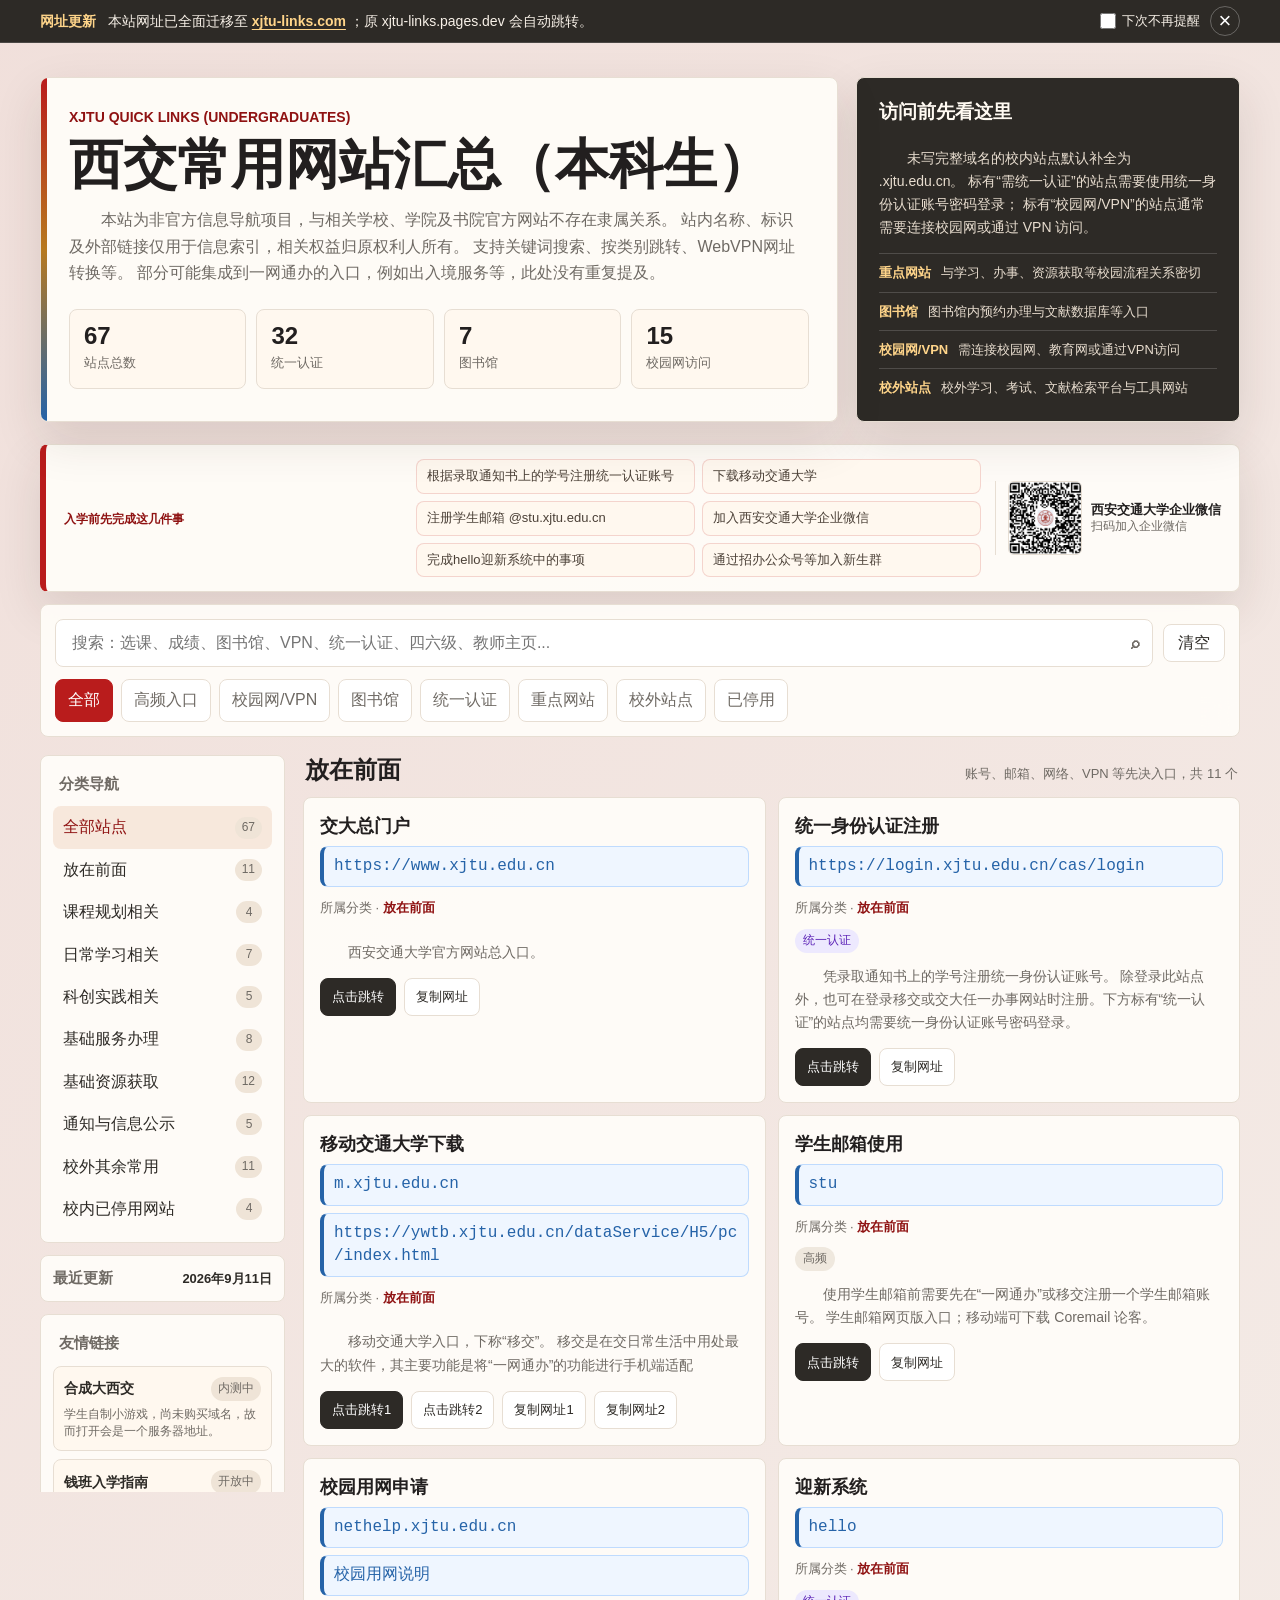
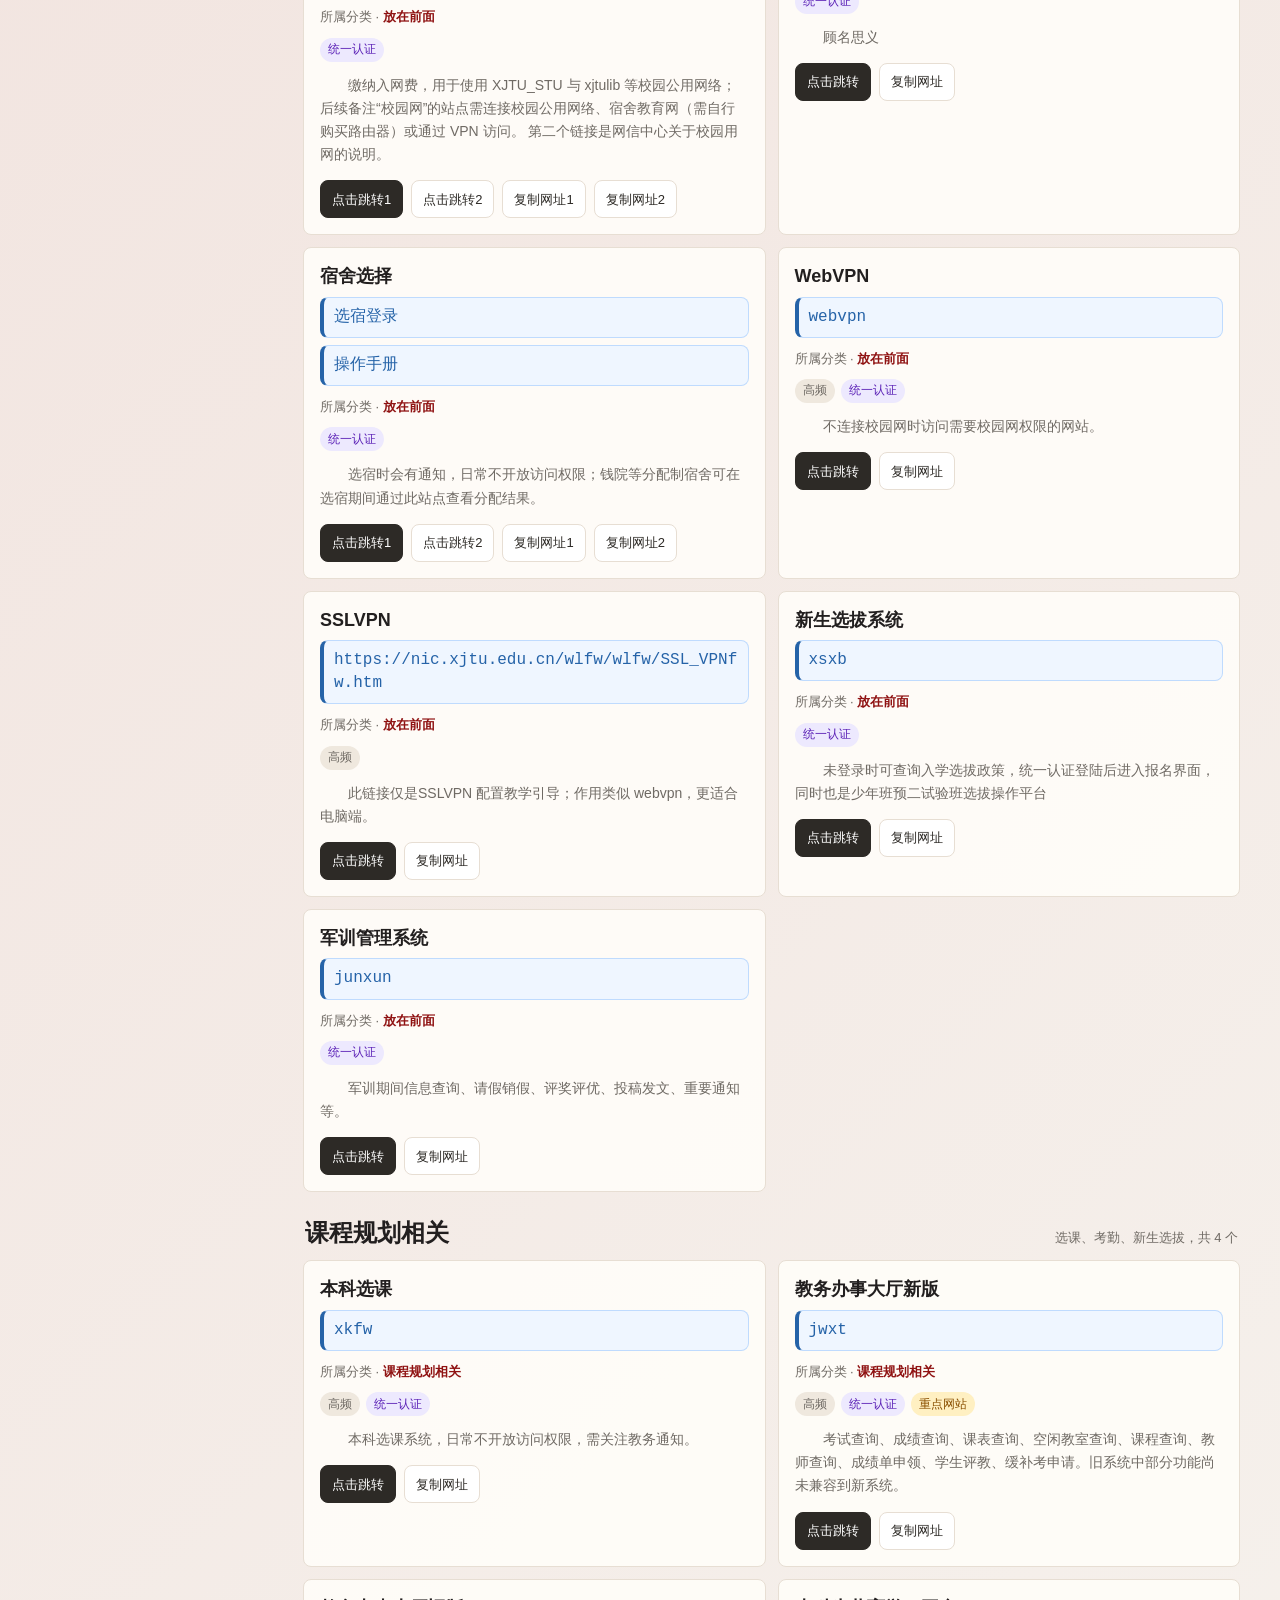
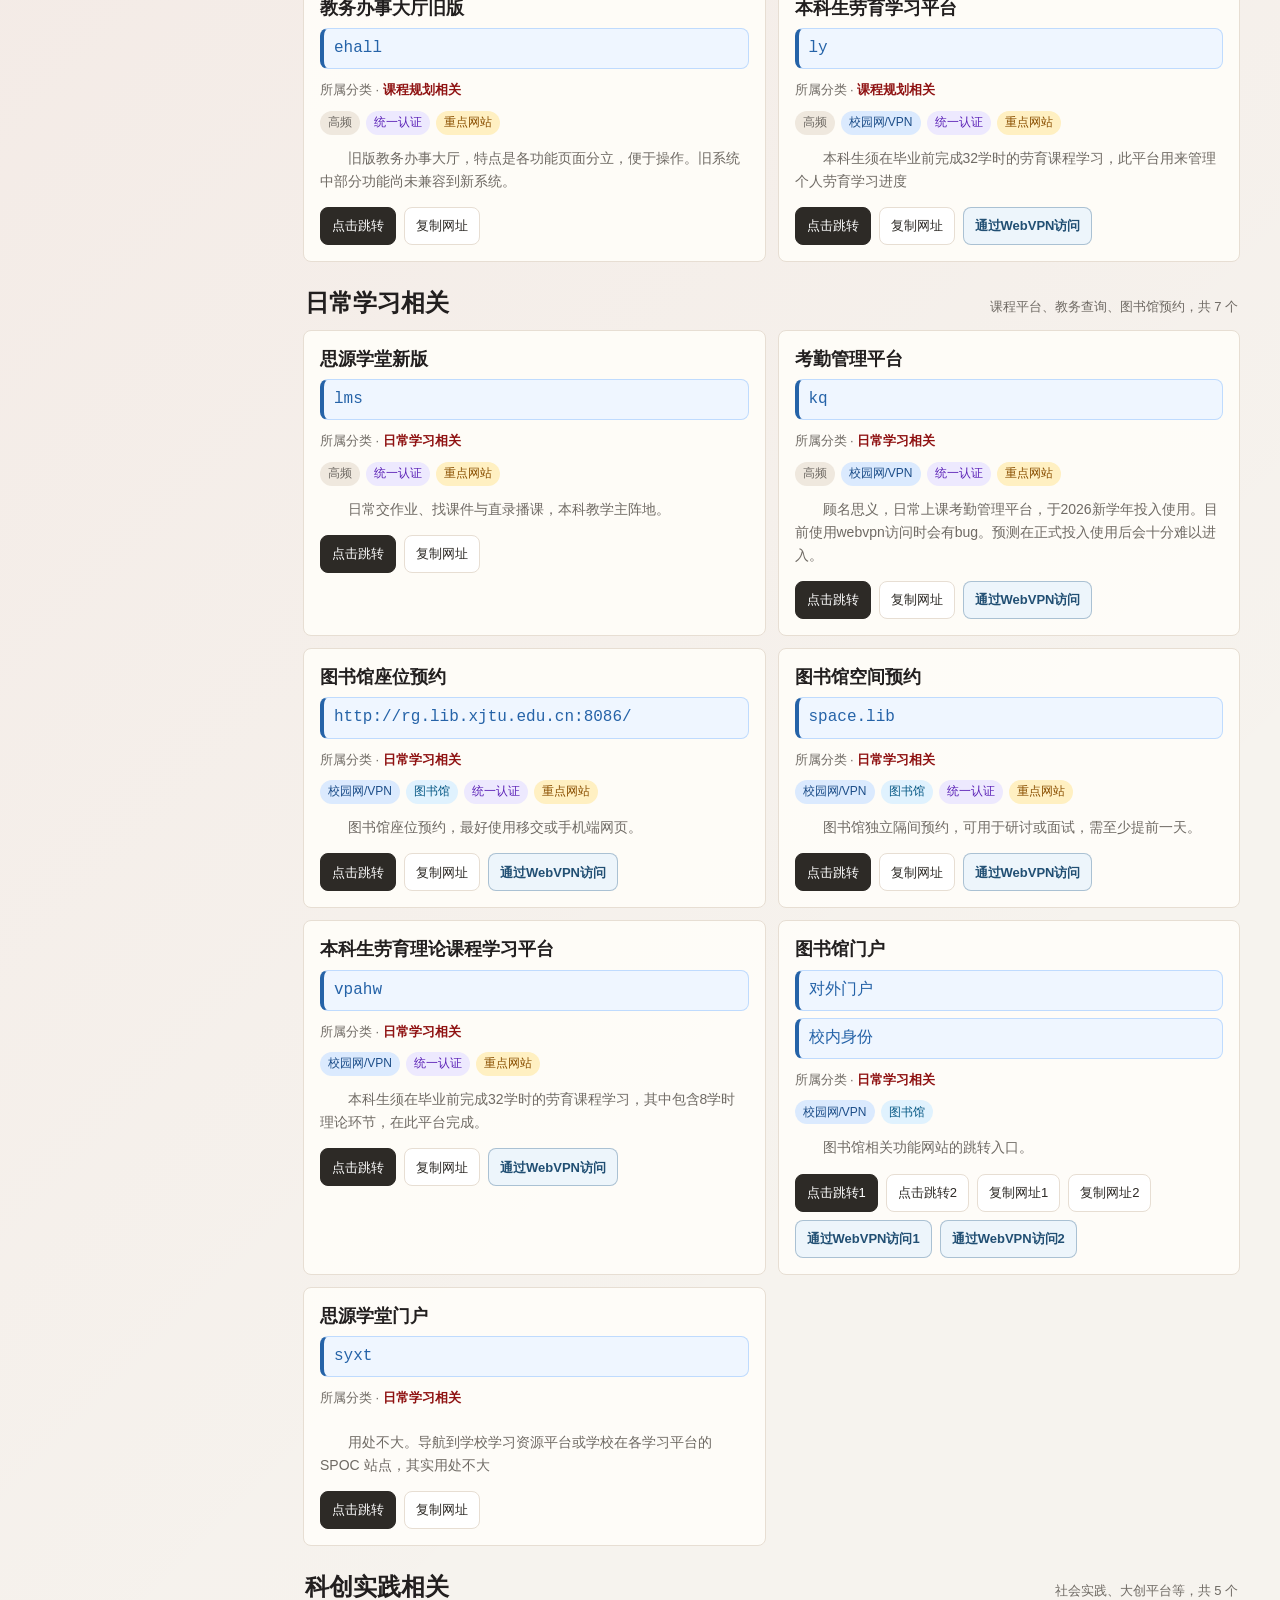
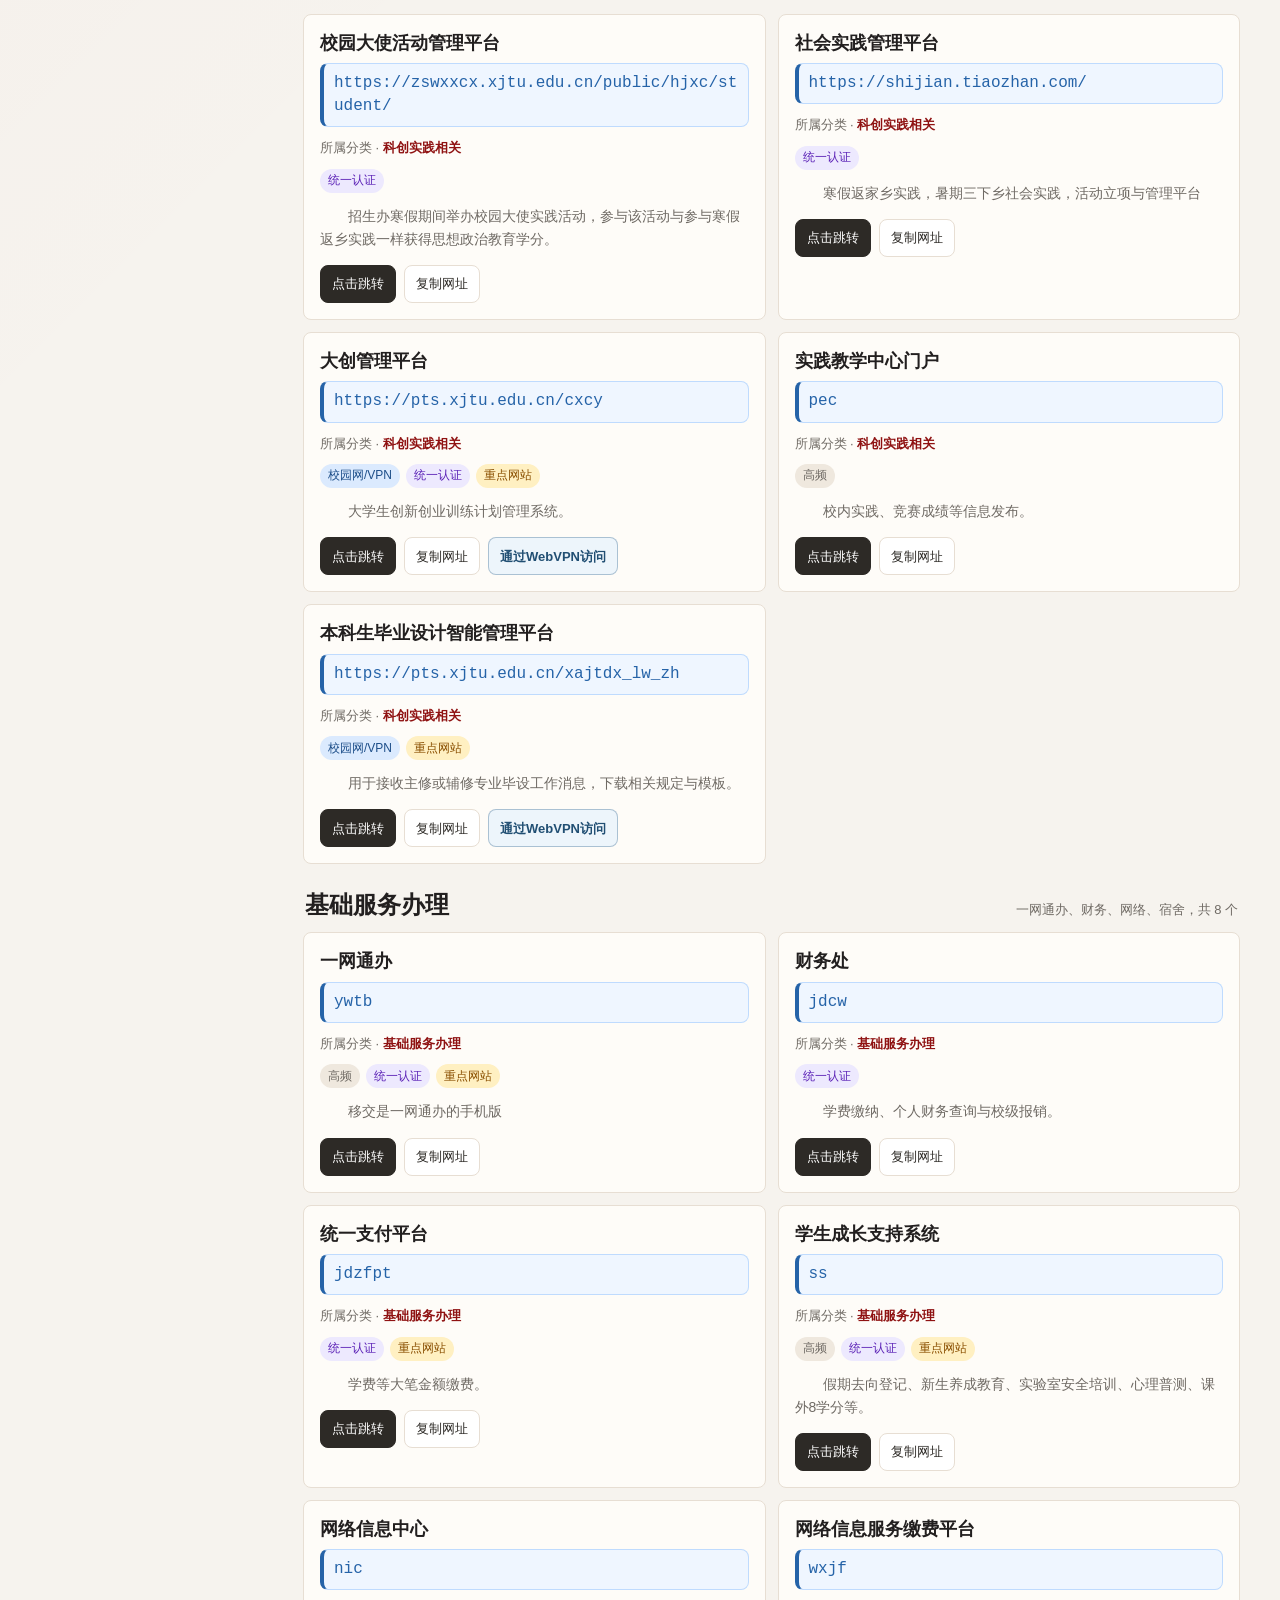
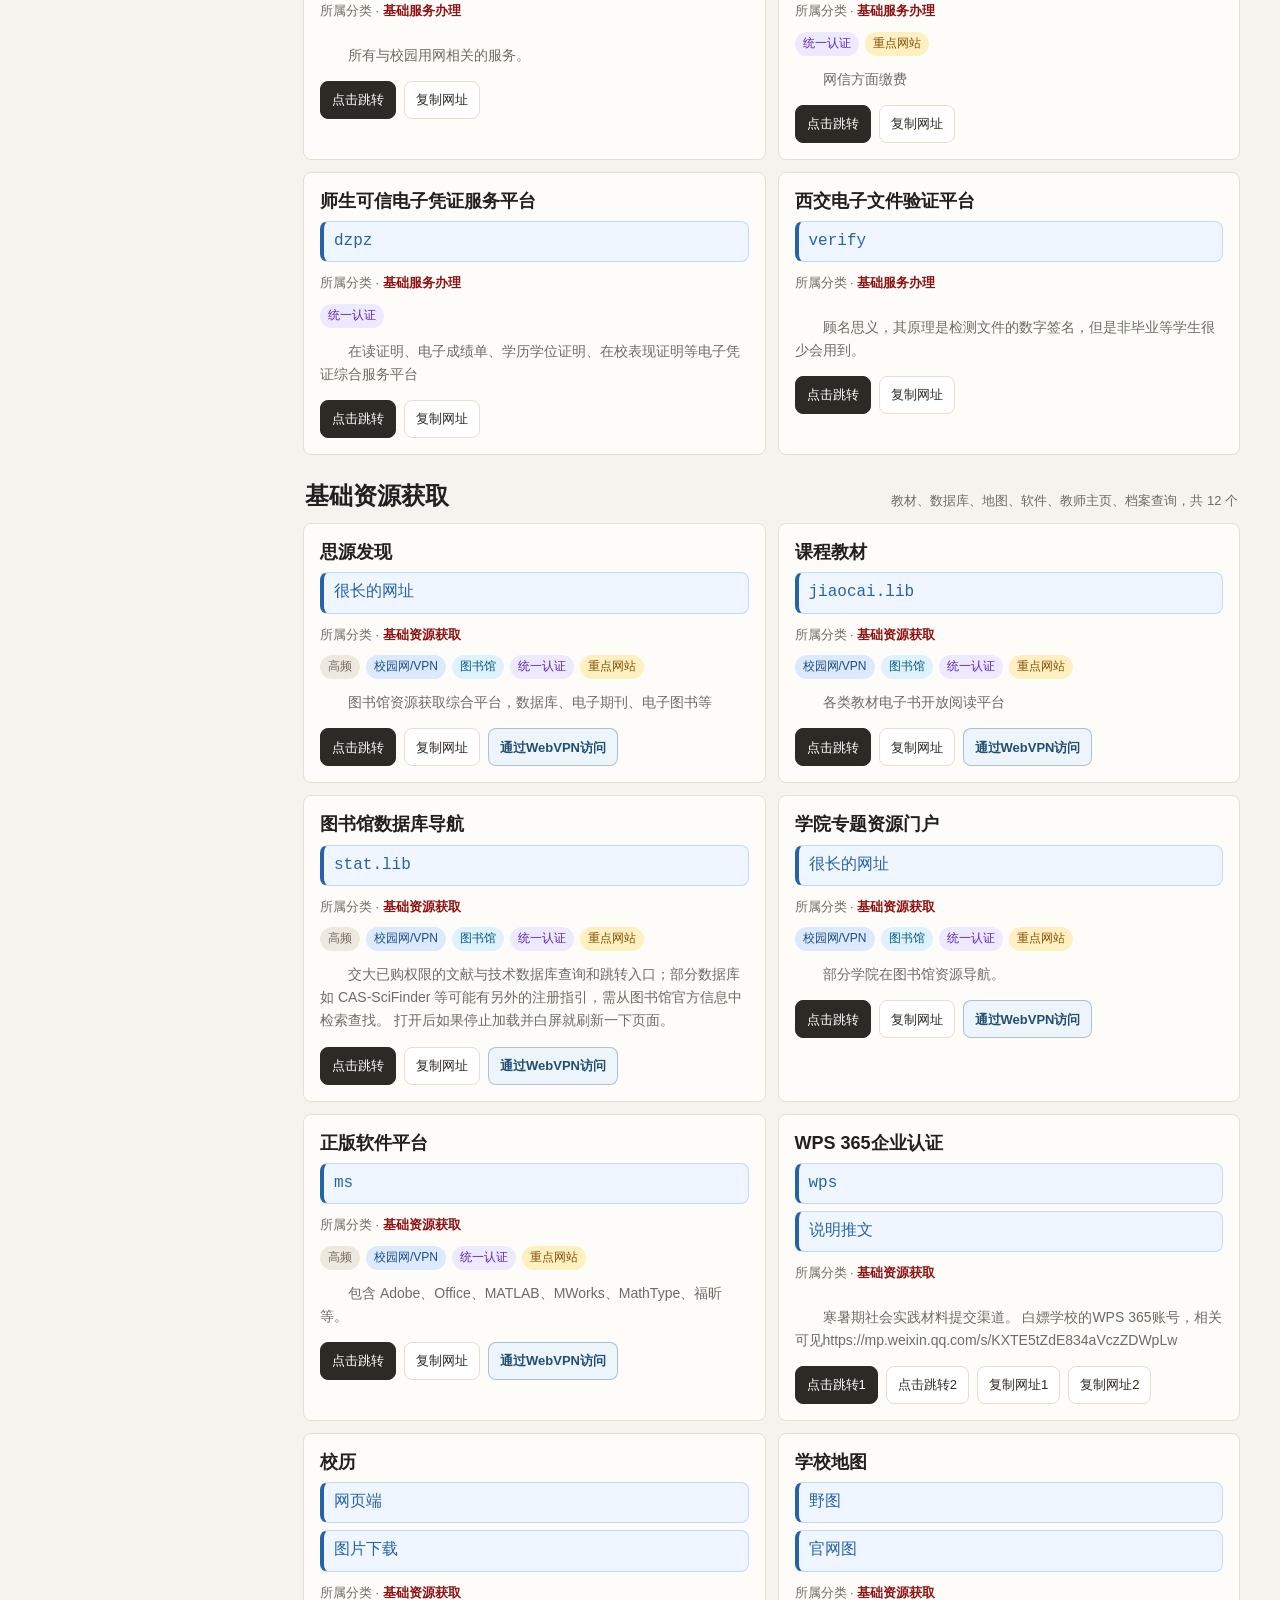
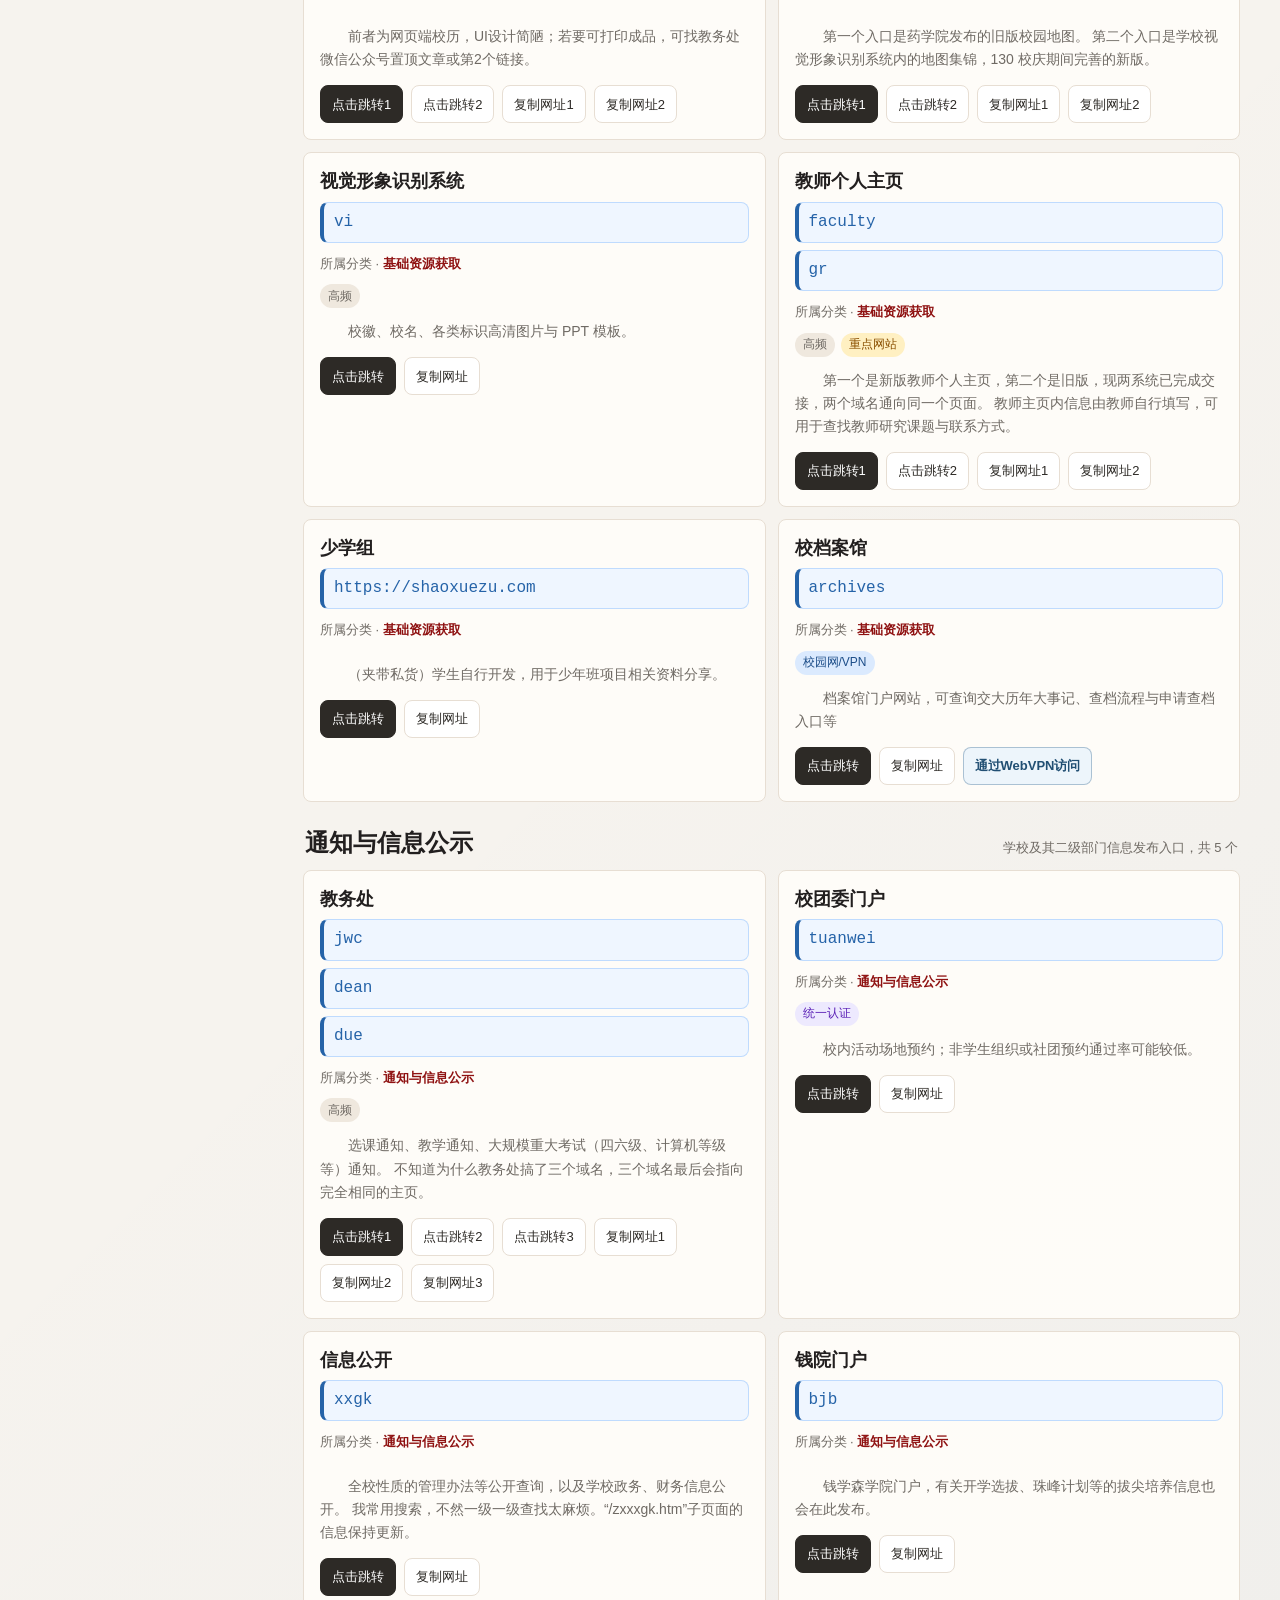
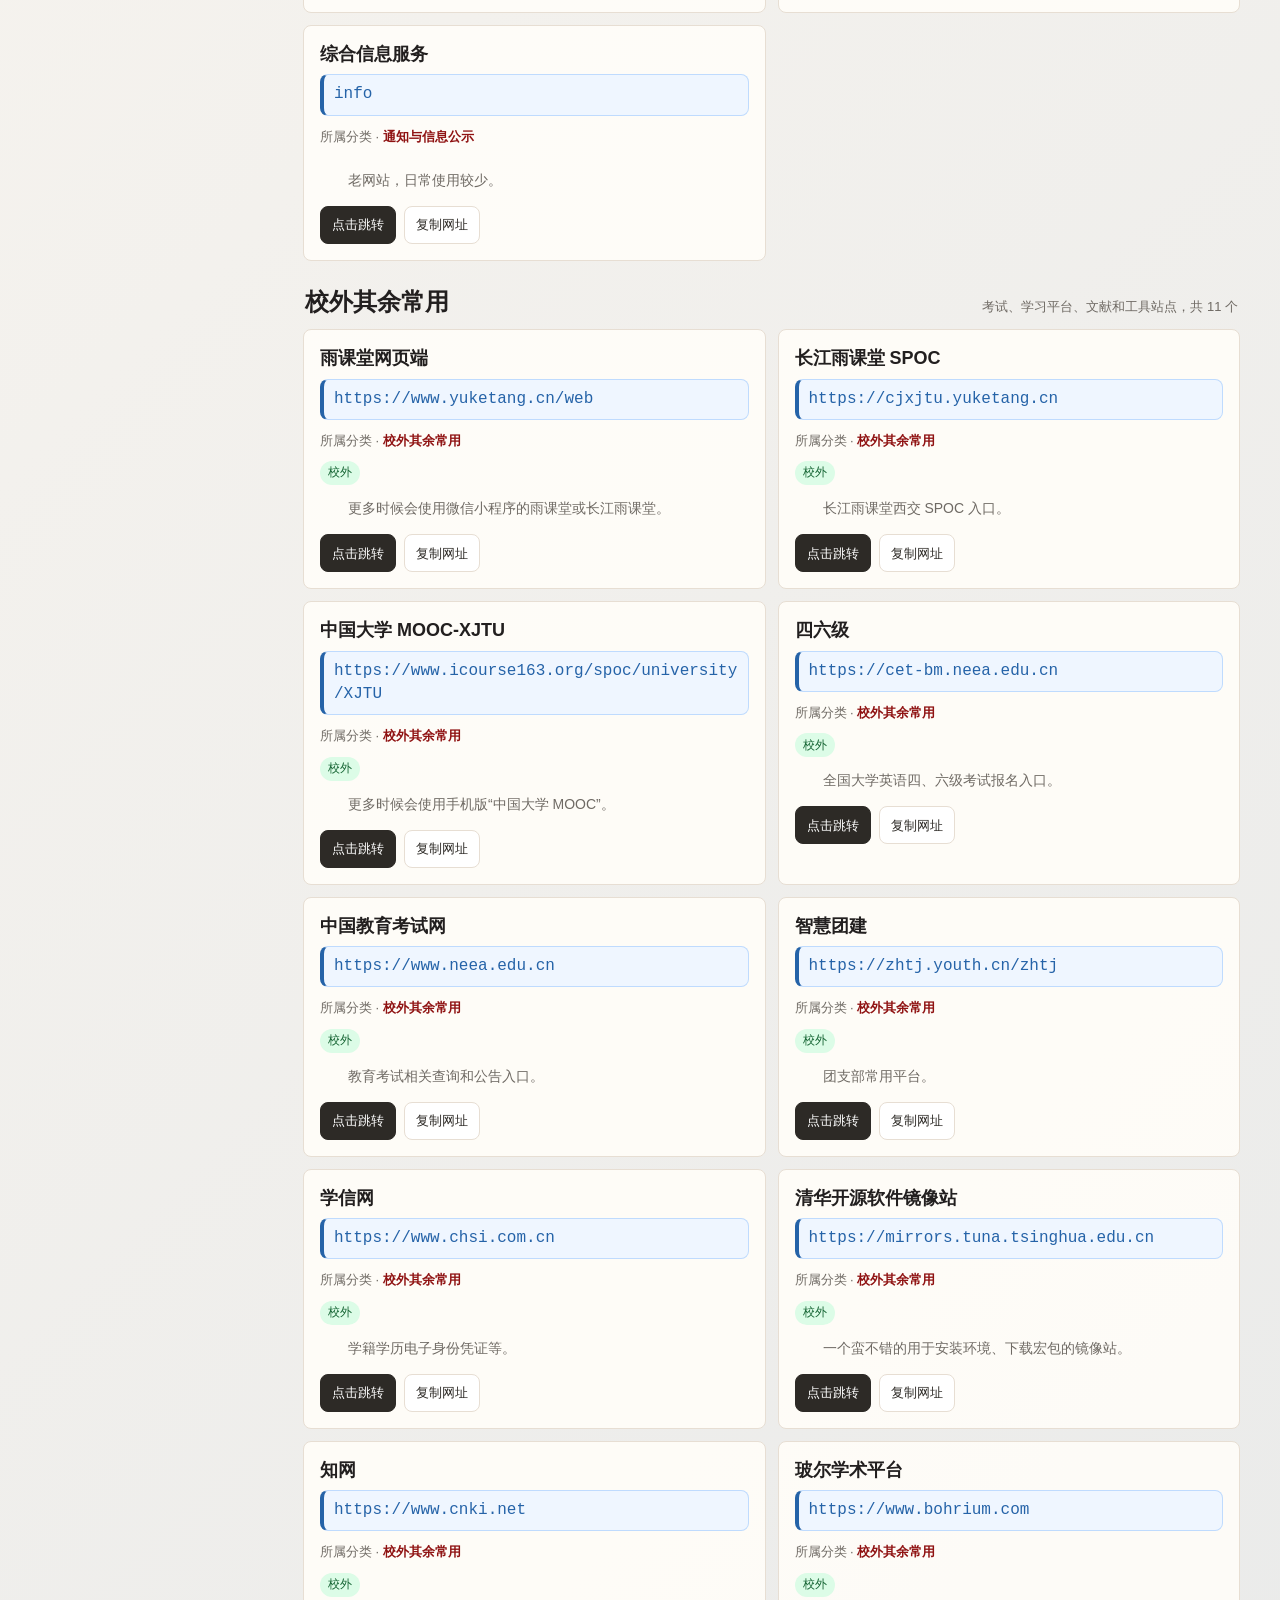
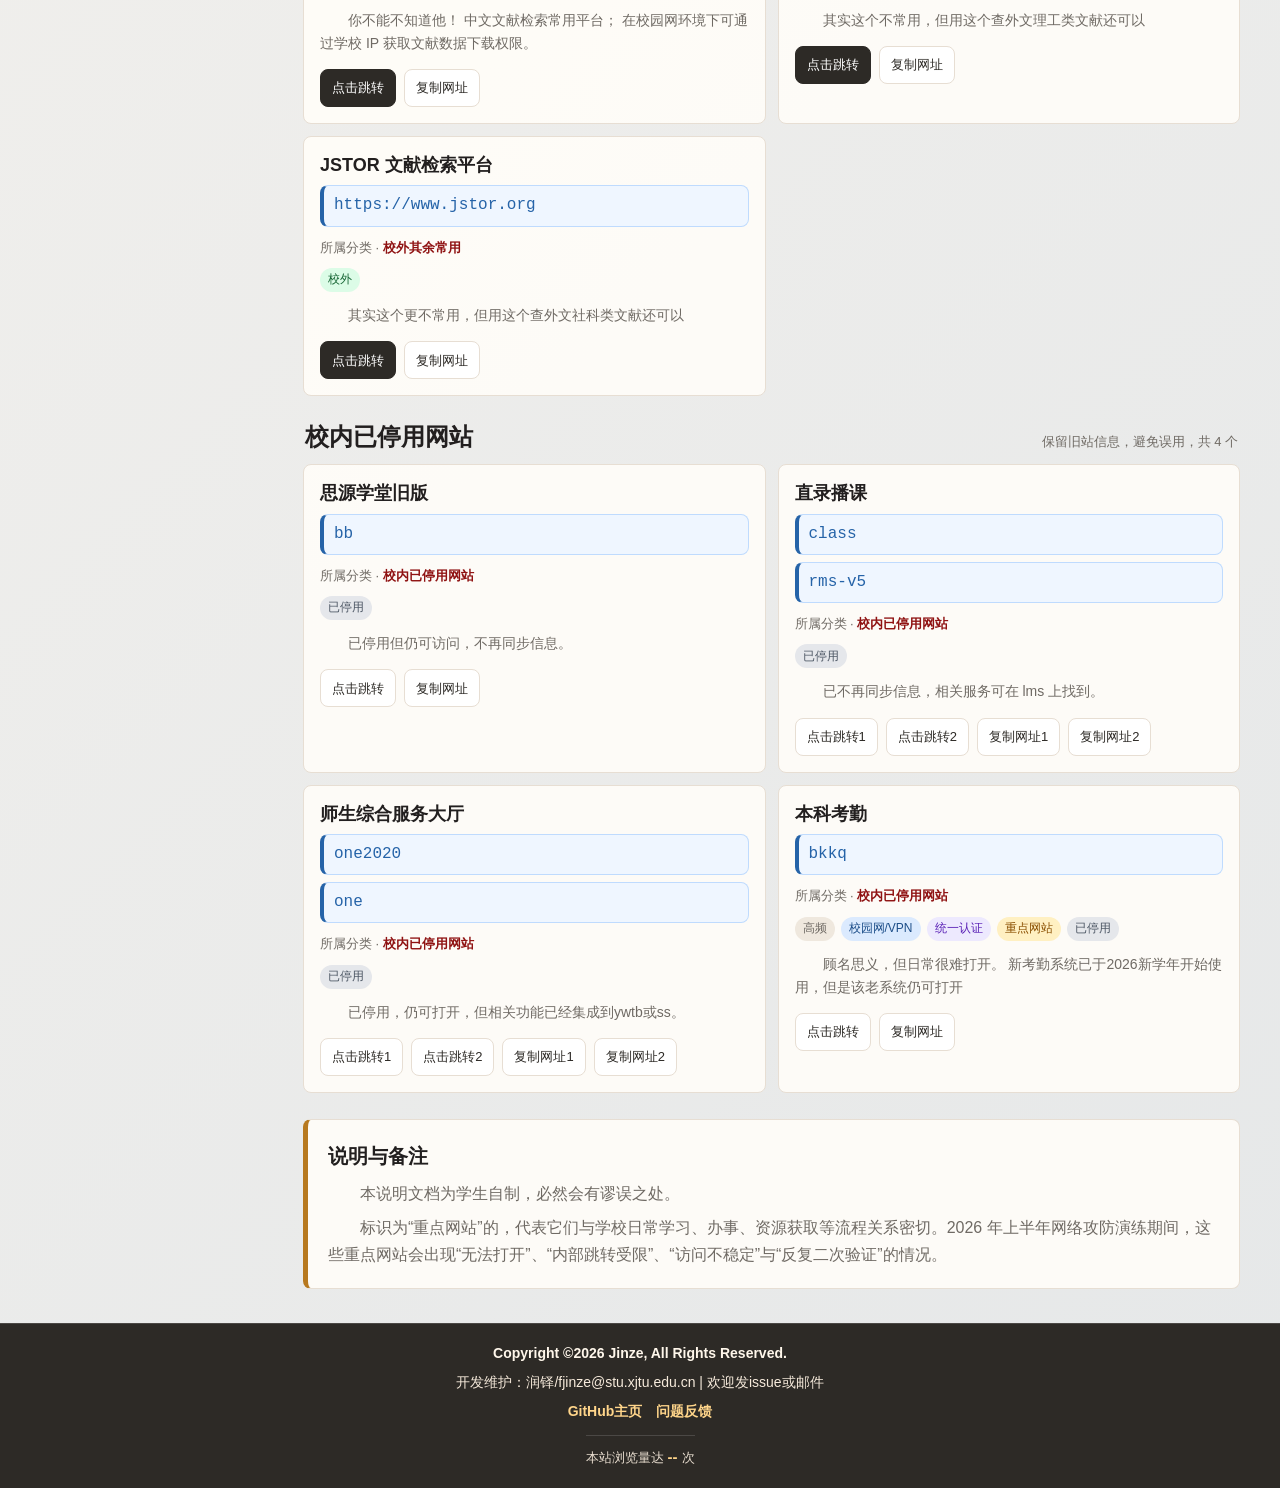
==== commit 0d47773a: "20260911更新 新增与更新了部分网址" ====
--- a/index.html
+++ b/index.html
@@ -2060,7 +2060,7 @@
                 "本说明文档为学生自制，必然会有谬误之处。",
                 "标识为“重点网站”的，代表它们与学校日常学习、办事、资源获取等流程关系密切。2026 年上半年网络攻防演练期间，这些重点网站会出现“无法打开”、“内部跳转受限”、“访问不稳定”与“反复二次验证”的情况。"
           ],
-          lastUpdated: "2026-09-08",
+          lastUpdated: "2026-09-11",
           copyright: {
                 startYear: 2026,
                 holder: "Jinze"
@@ -2214,8 +2214,20 @@
           {
                 title: "钱班入学指南",
                 status: "开放中",
-                description: "学生自整理的钱学森学(书)院的相关文件（含入学选拔），供新生参考",
+                description: "学生自整理的钱学森学(书)院的相关文件（含入学选拔），供新生参考。",
                 url: "https://qian-guide.com/"
+          },
+          {
+                title: "岱宗盒子",
+                status: "持续迭代中",
+                description: "",
+                url: "https://github.com/yeliqin666/xjtu-toolbox-android"
+          },
+          {
+                title: "XJTUToolBox",
+                status: "持续迭代中",
+                description: "",
+                url: "https://github.com/yan-xiaoo/XJTUToolBox"
           }
     ];
 
@@ -2334,16 +2346,21 @@
           },
           {
                 c: "course",
-                n: "本科考勤",
-                d: "顾名思义，但日常很难打开",
-                short: "bkkq",
+                n: "教务办事大厅新版",
+                d: "考试查询、成绩查询、课表查询、空闲教室查询、课程查询、教师查询、成绩单申领、学生评教、缓补考申请。旧系统中部分功能尚未兼容到新系统。",
+                short: "jwxt",
                 popular: true,
-                campus: true,
                 auth: true,
-                important: true,
-                webvpnLinks: [
-                      "https://webvpn.xjtu.edu.cn/https/77726476706e69737468656265737421f2fc4a8d692862446b468ca88d1b203b/"
-                ]
+                important: true
+          },
+          {
+                c: "course",
+                n: "教务办事大厅旧版",
+                d: "旧版教务办事大厅，特点是各功能页面分立，便于操作。旧系统中部分功能尚未兼容到新系统。",
+                short: "ehall",
+                popular: true,
+                auth: true,
+                important: true
           },
           {
                 c: "course",
@@ -2369,21 +2386,16 @@
           },
           {
                 c: "study",
-                n: "教务办事大厅新版",
-                d: "考试查询、成绩查询、教师查询、课表查询、课程查询、成绩单申领、学生评教、缓补考申请。",
-                short: "jwxt",
+                n: "考勤管理平台",
+                d: "顾名思义，日常上课考勤管理平台，于2026新学年投入使用。目前使用webvpn访问时会有bug。预测在正式投入使用后会十分难以进入。",
+                short: "kq",
                 popular: true,
+                campus: true,
                 auth: true,
-                important: true
-          },
-          {
-                c: "study",
-                n: "教务办事大厅旧版",
-                d: "旧版教务办事大厅，特点是各功能页面分立，便于操作",
-                short: "ehall",
-                popular: true,
-                auth: true,
-                important: true
+                important: true,
+                webvpnLinks: [
+                      "https://webvpn.xjtu.edu.cn/https/77726476706e69737468656265737421fbe60f842d247d1e7b0c9ce29b5b/"
+                ]
           },
           {
                 c: "study",
@@ -2875,6 +2887,17 @@
                             url: "http://one.xjtu.edu.cn"
                       }
                 ],
+                retired: true
+          },
+          {
+                c: "retired",
+                n: "本科考勤",
+                d: "顾名思义，但日常很难打开。\n新考勤系统已于2026新学年开始使用，但是该老系统仍可打开",
+                short: "bkkq",
+                popular: true,
+                campus: true,
+                auth: true,
+                important: true,
                 retired: true
           }
     ];
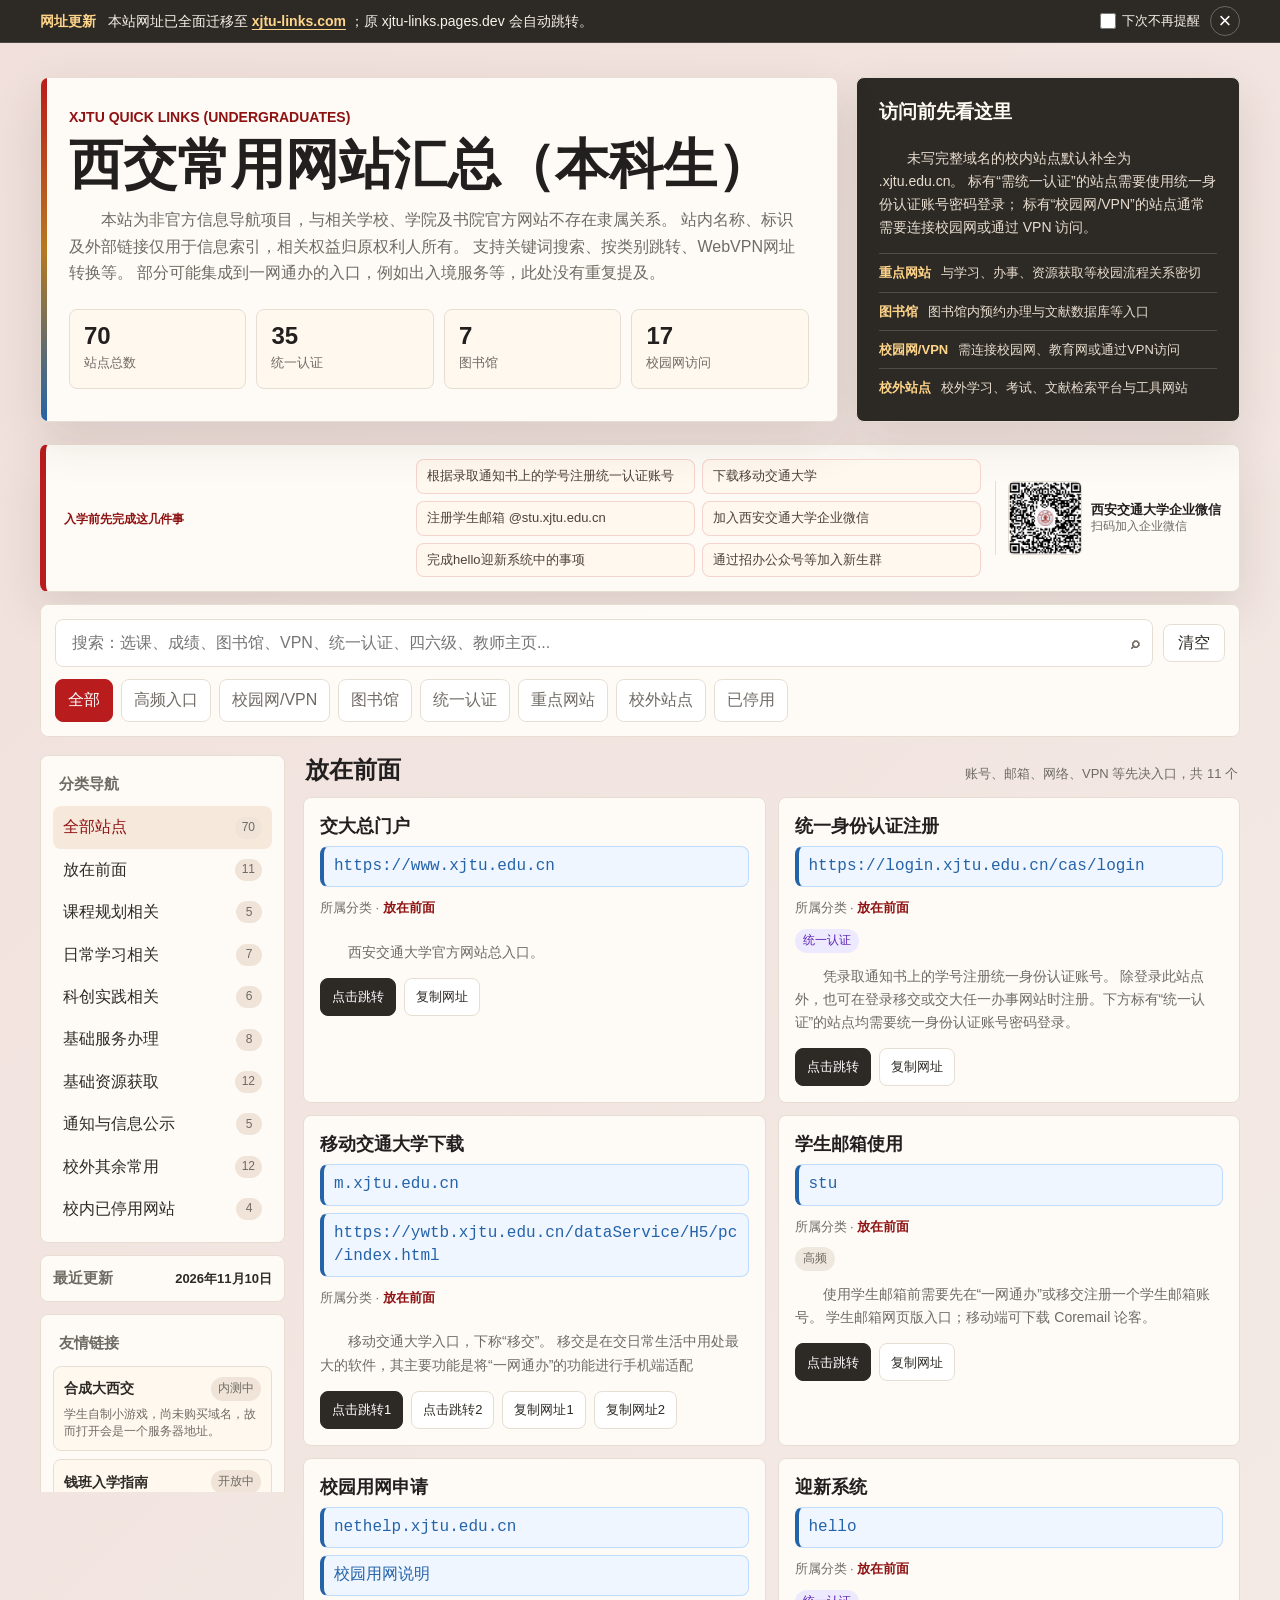
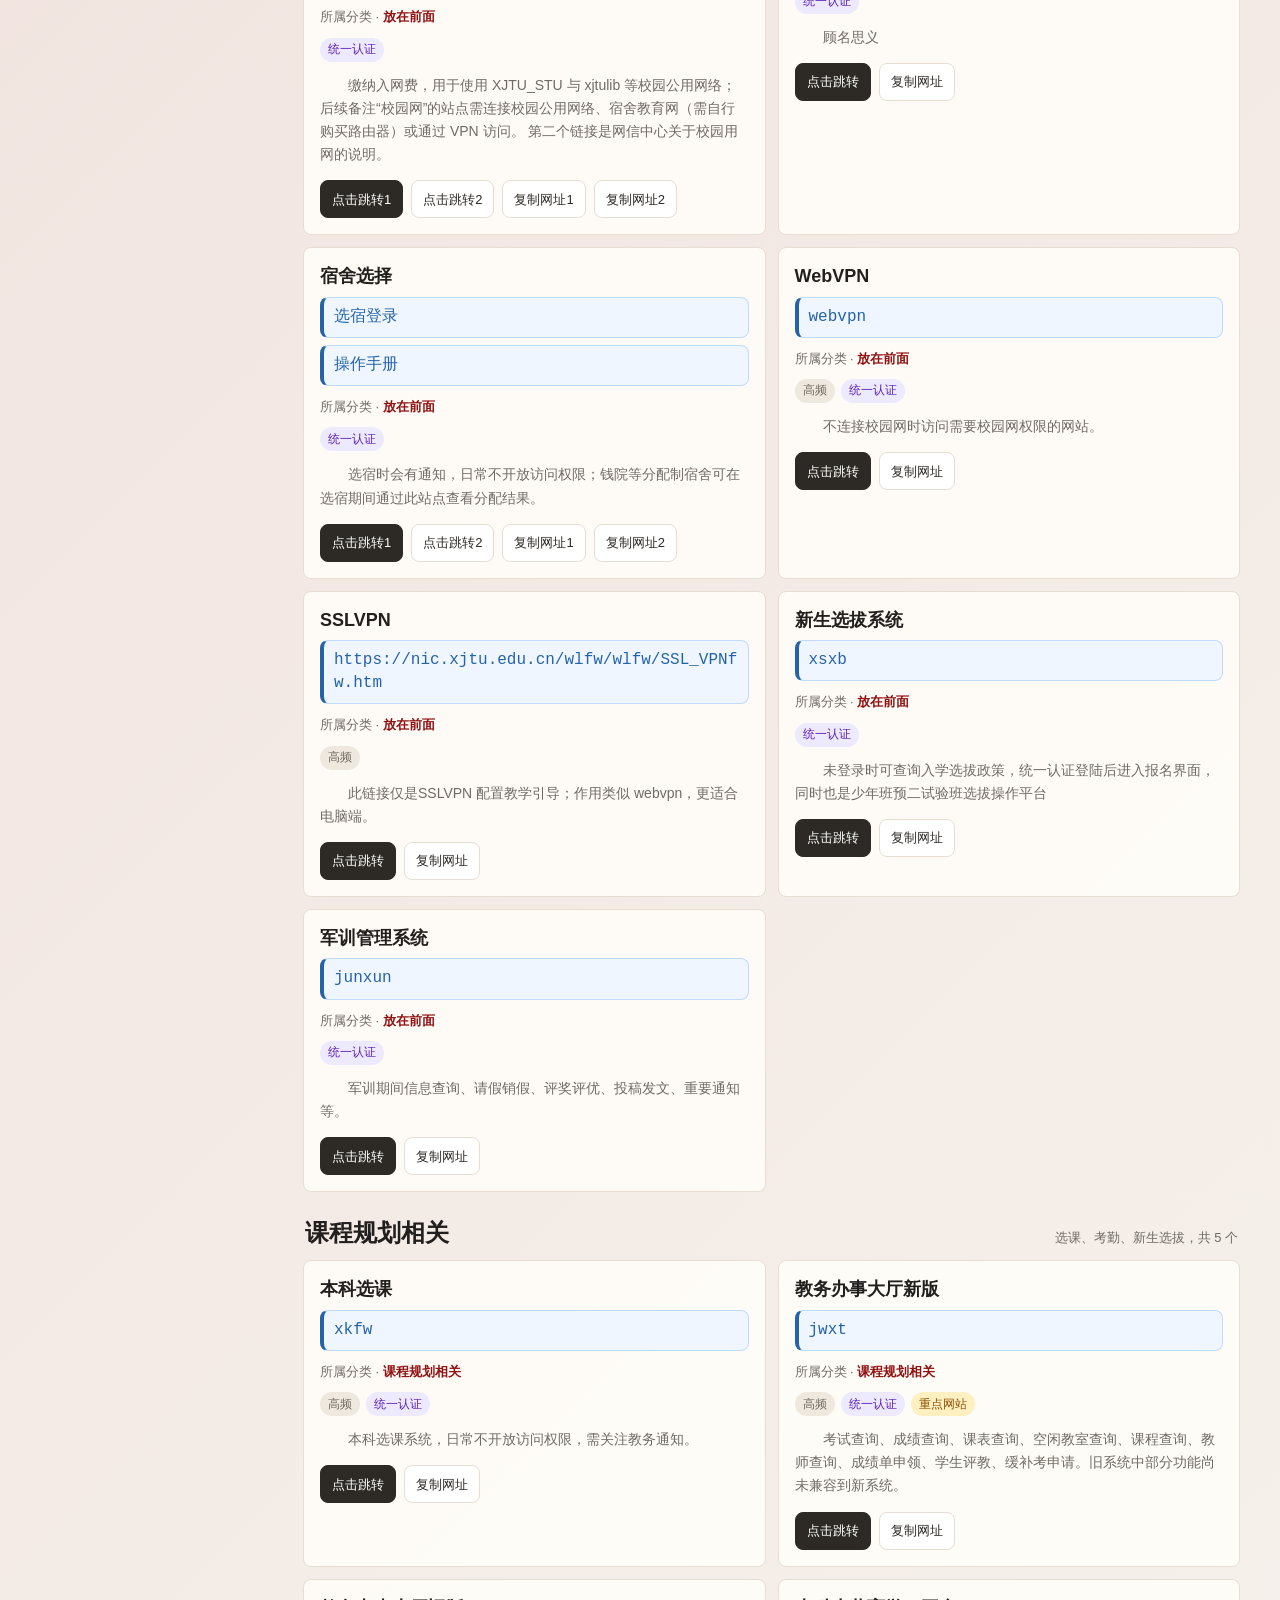
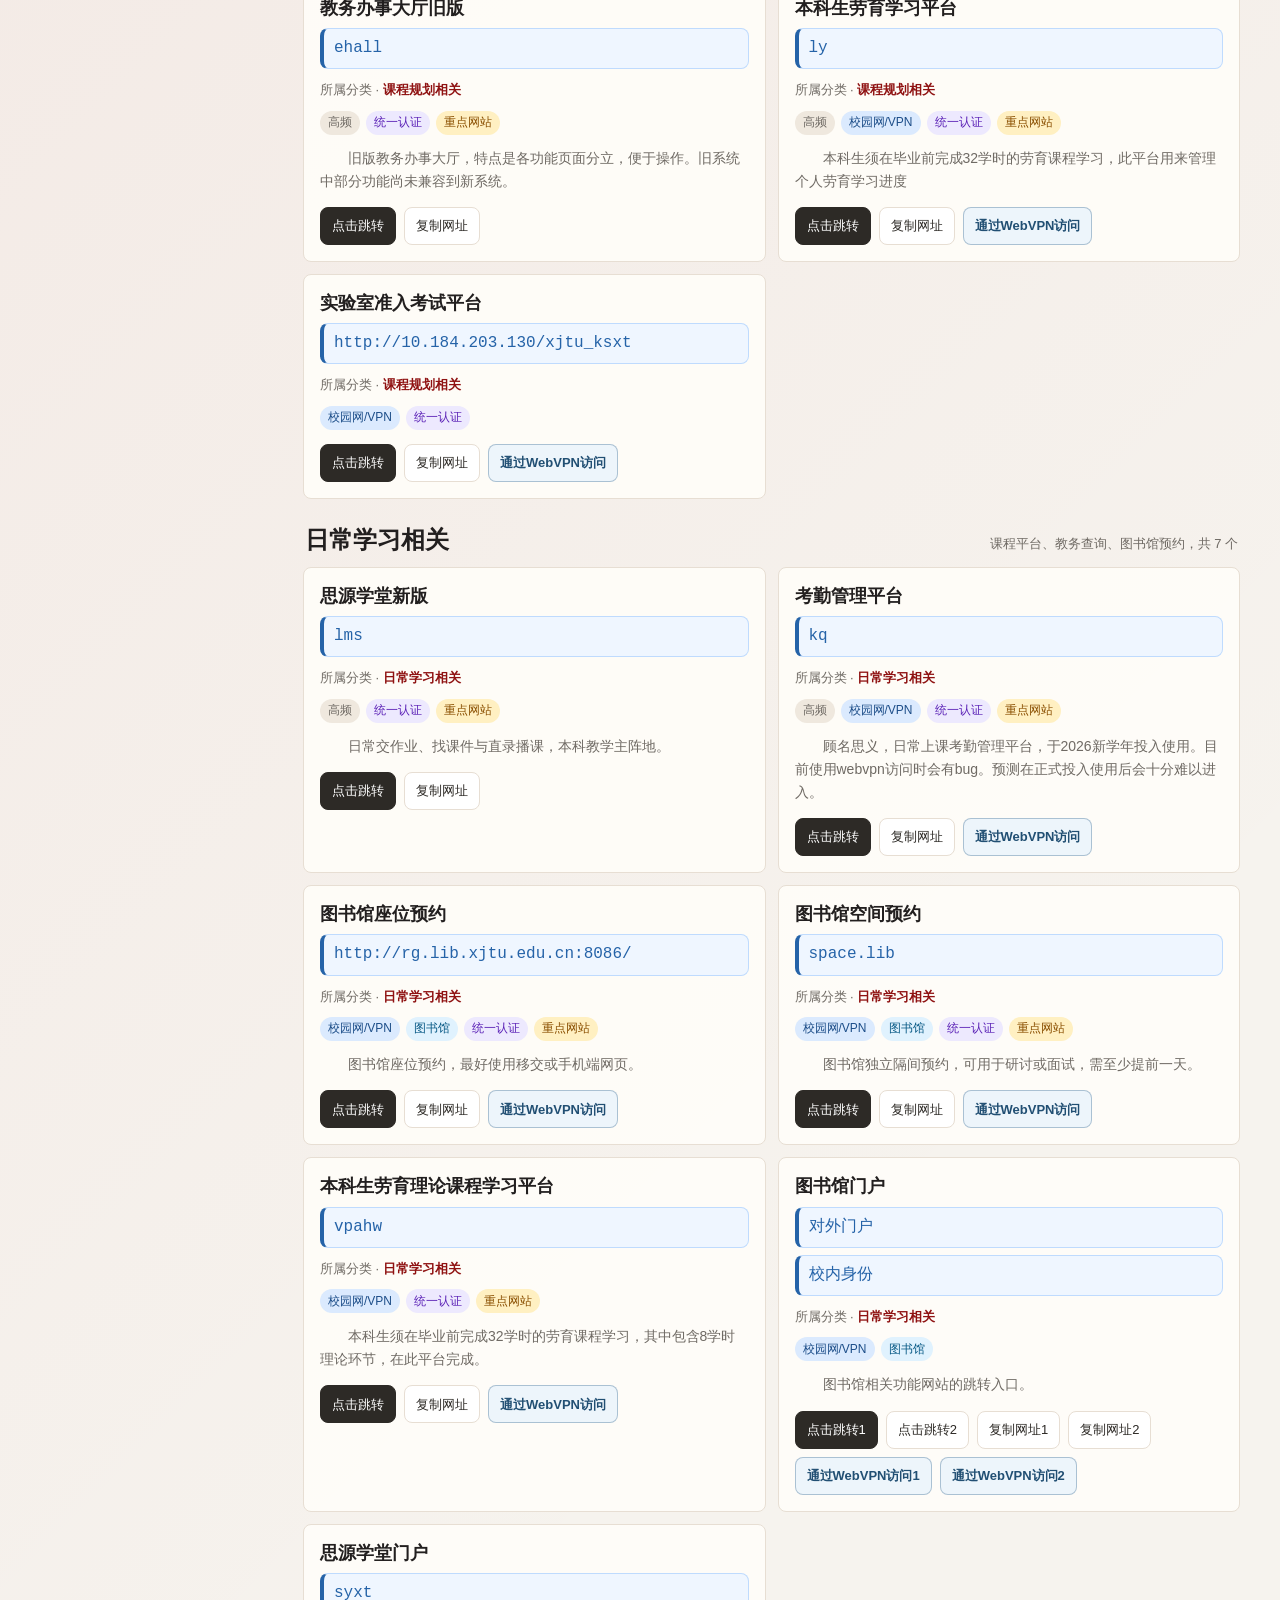
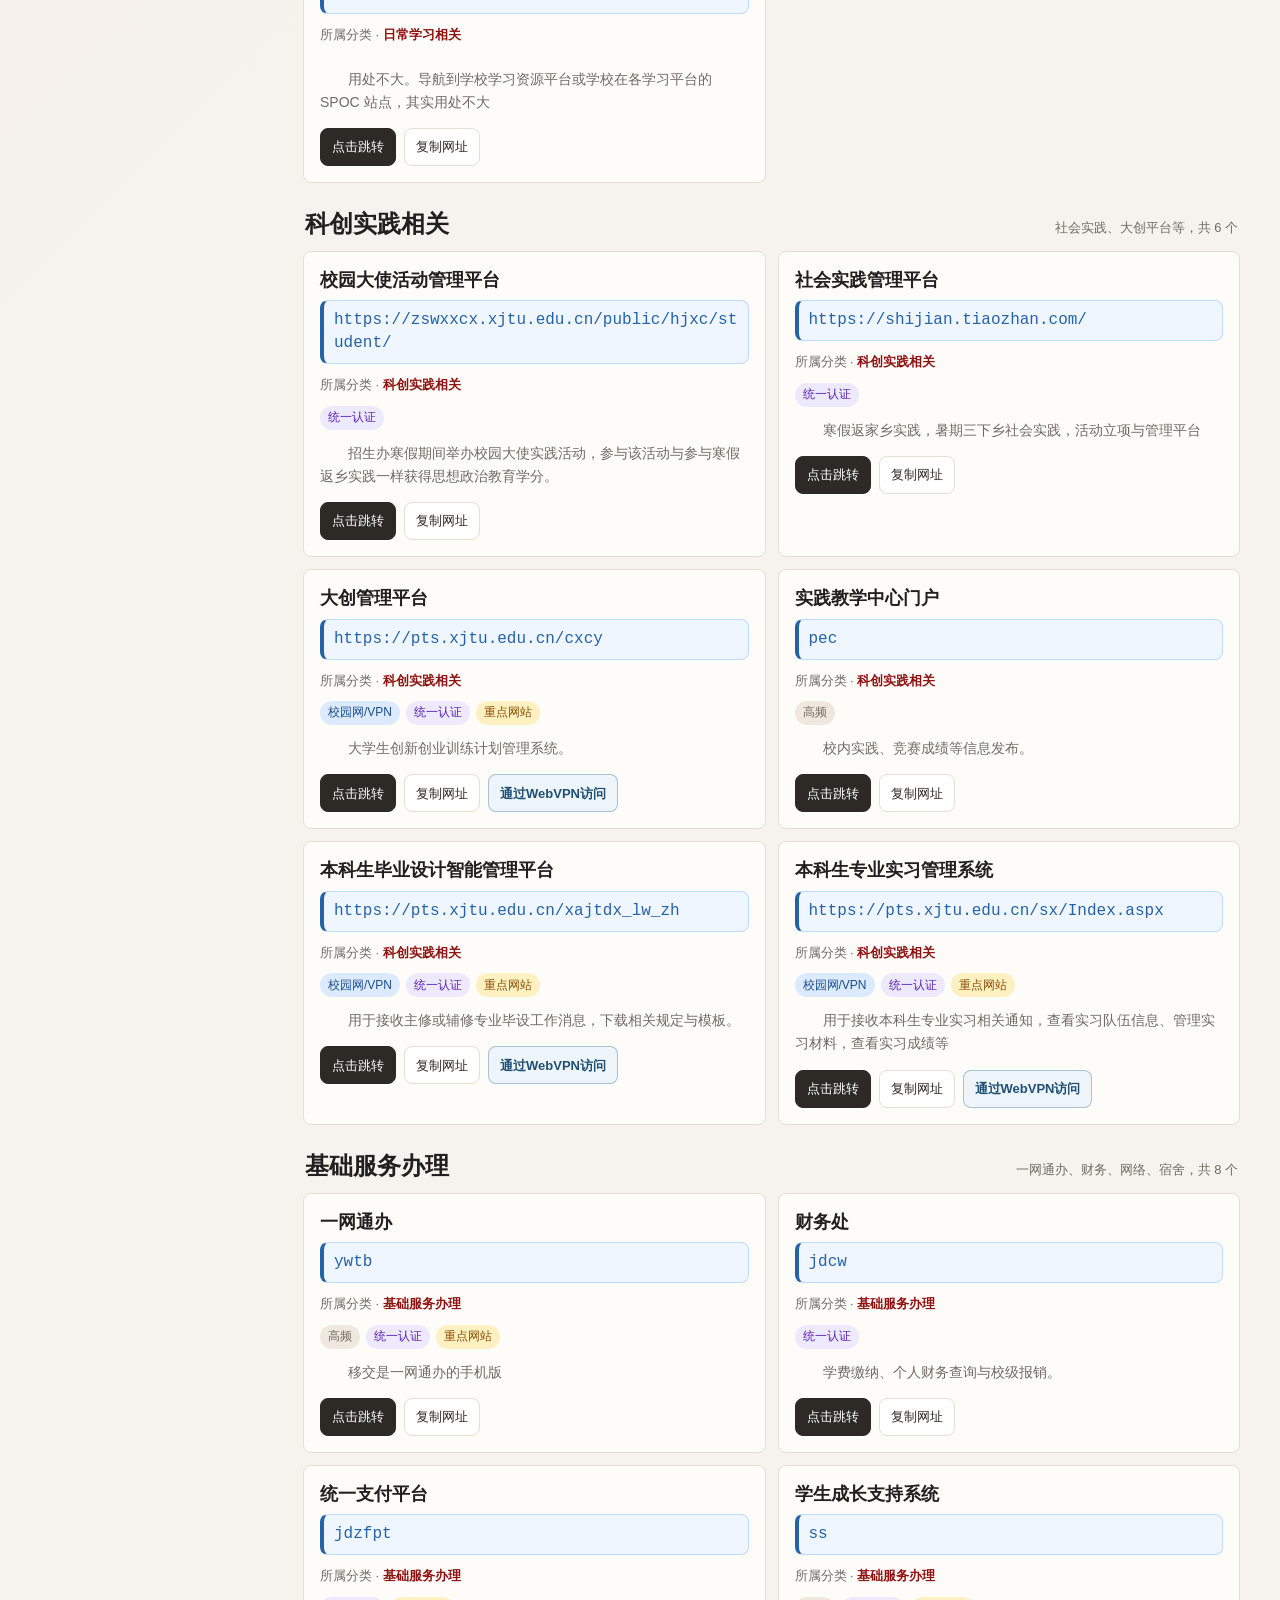
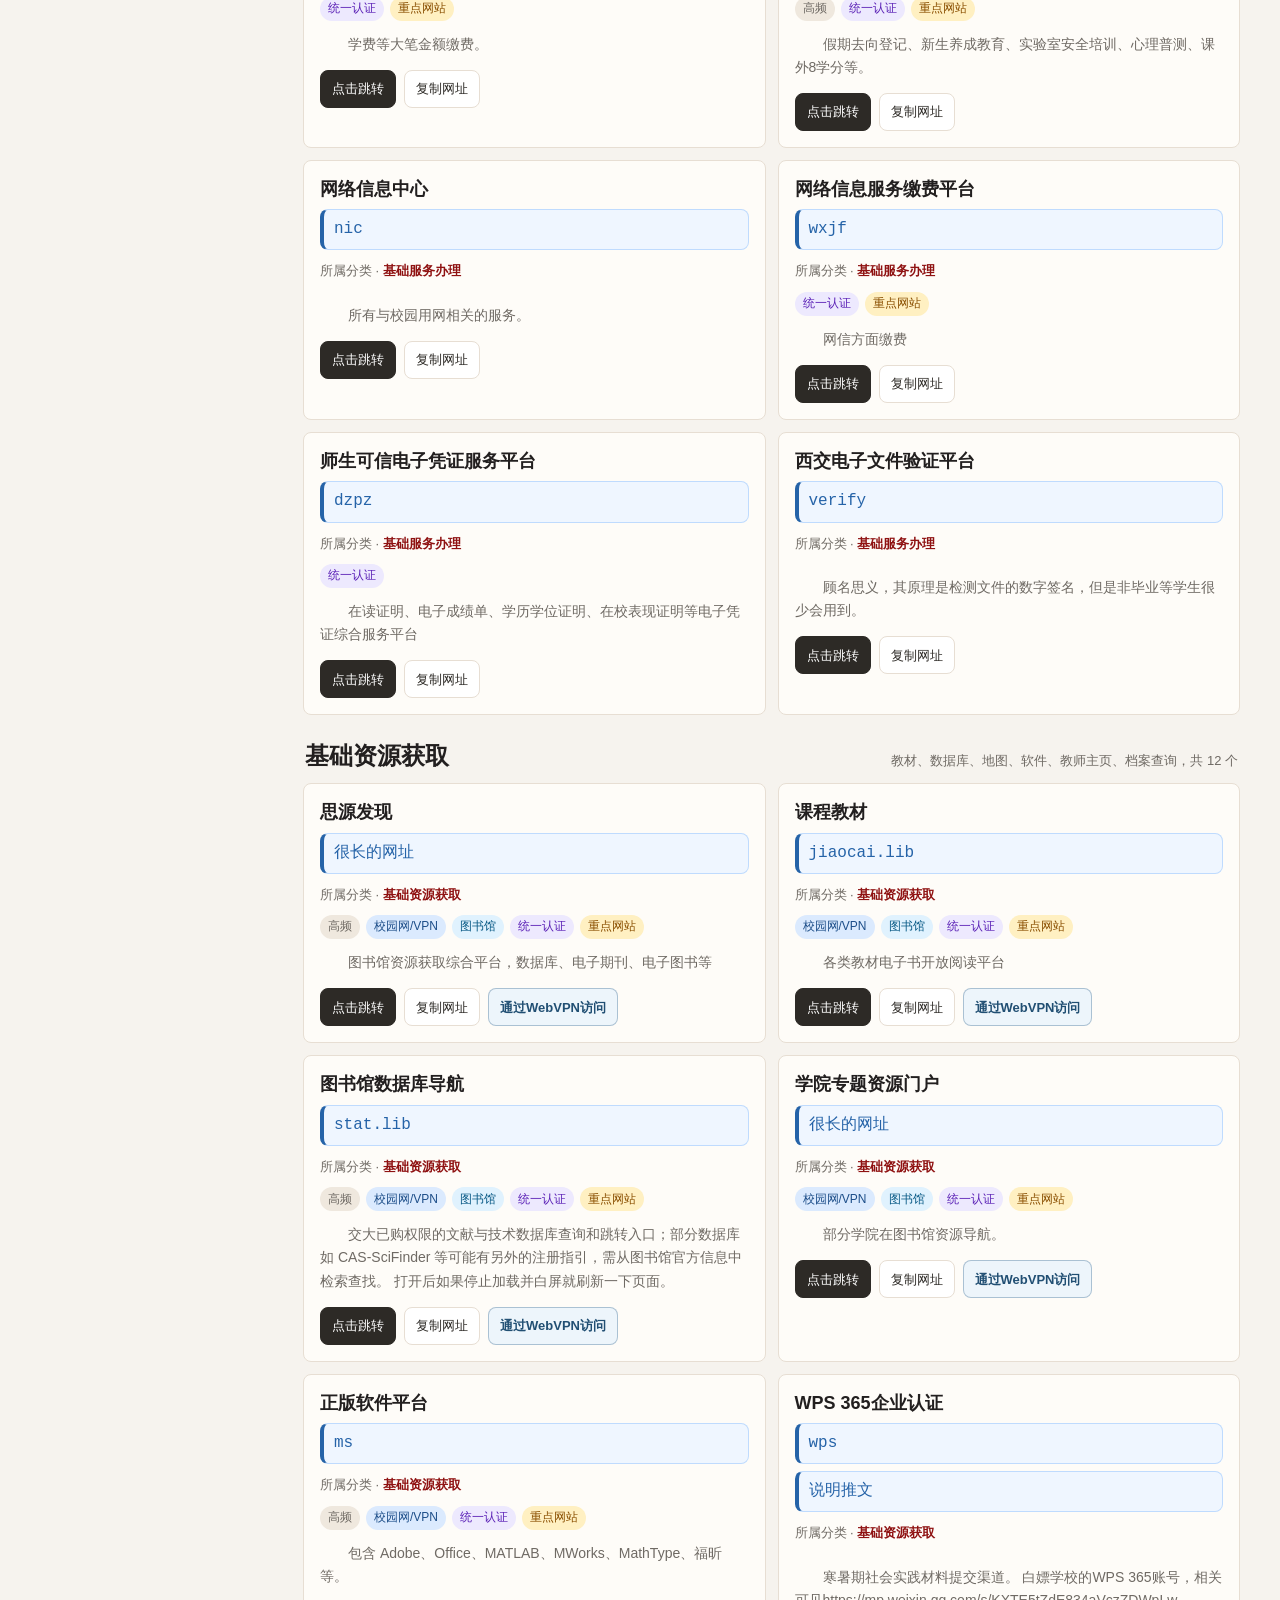
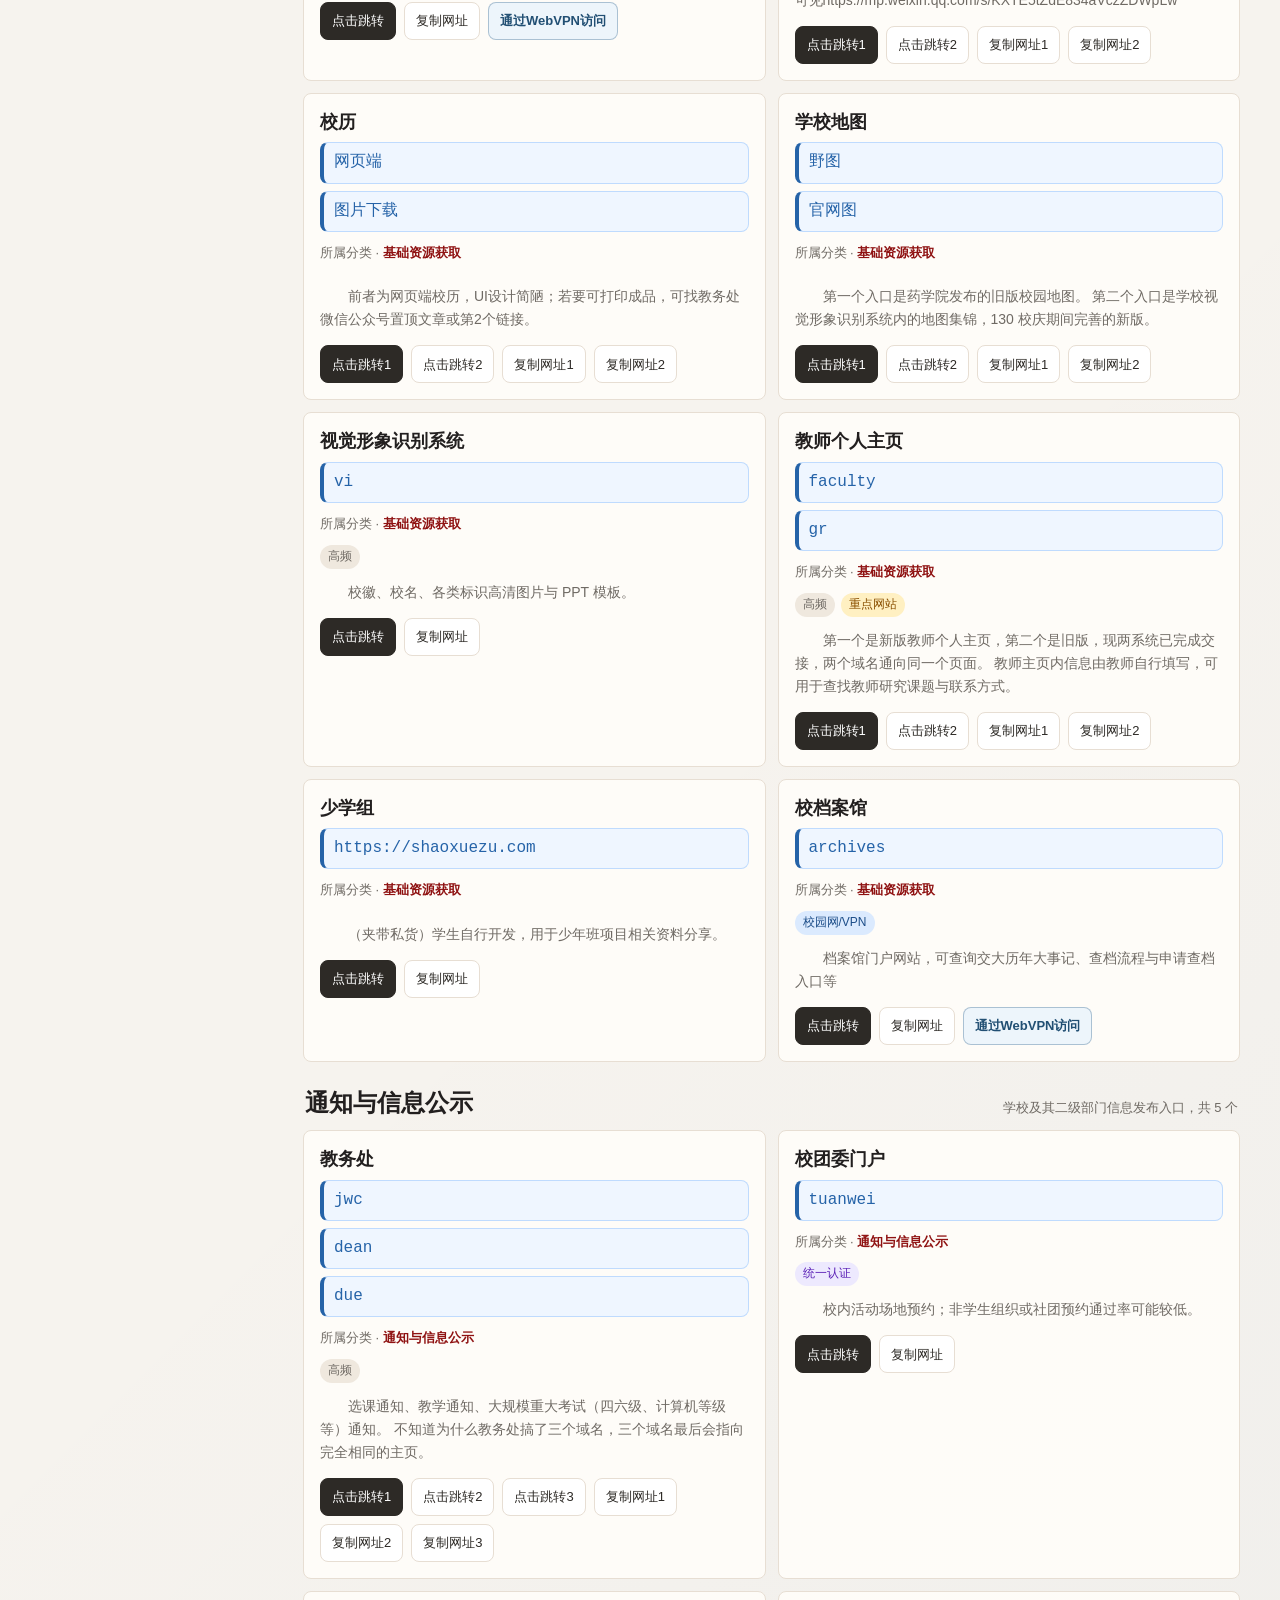
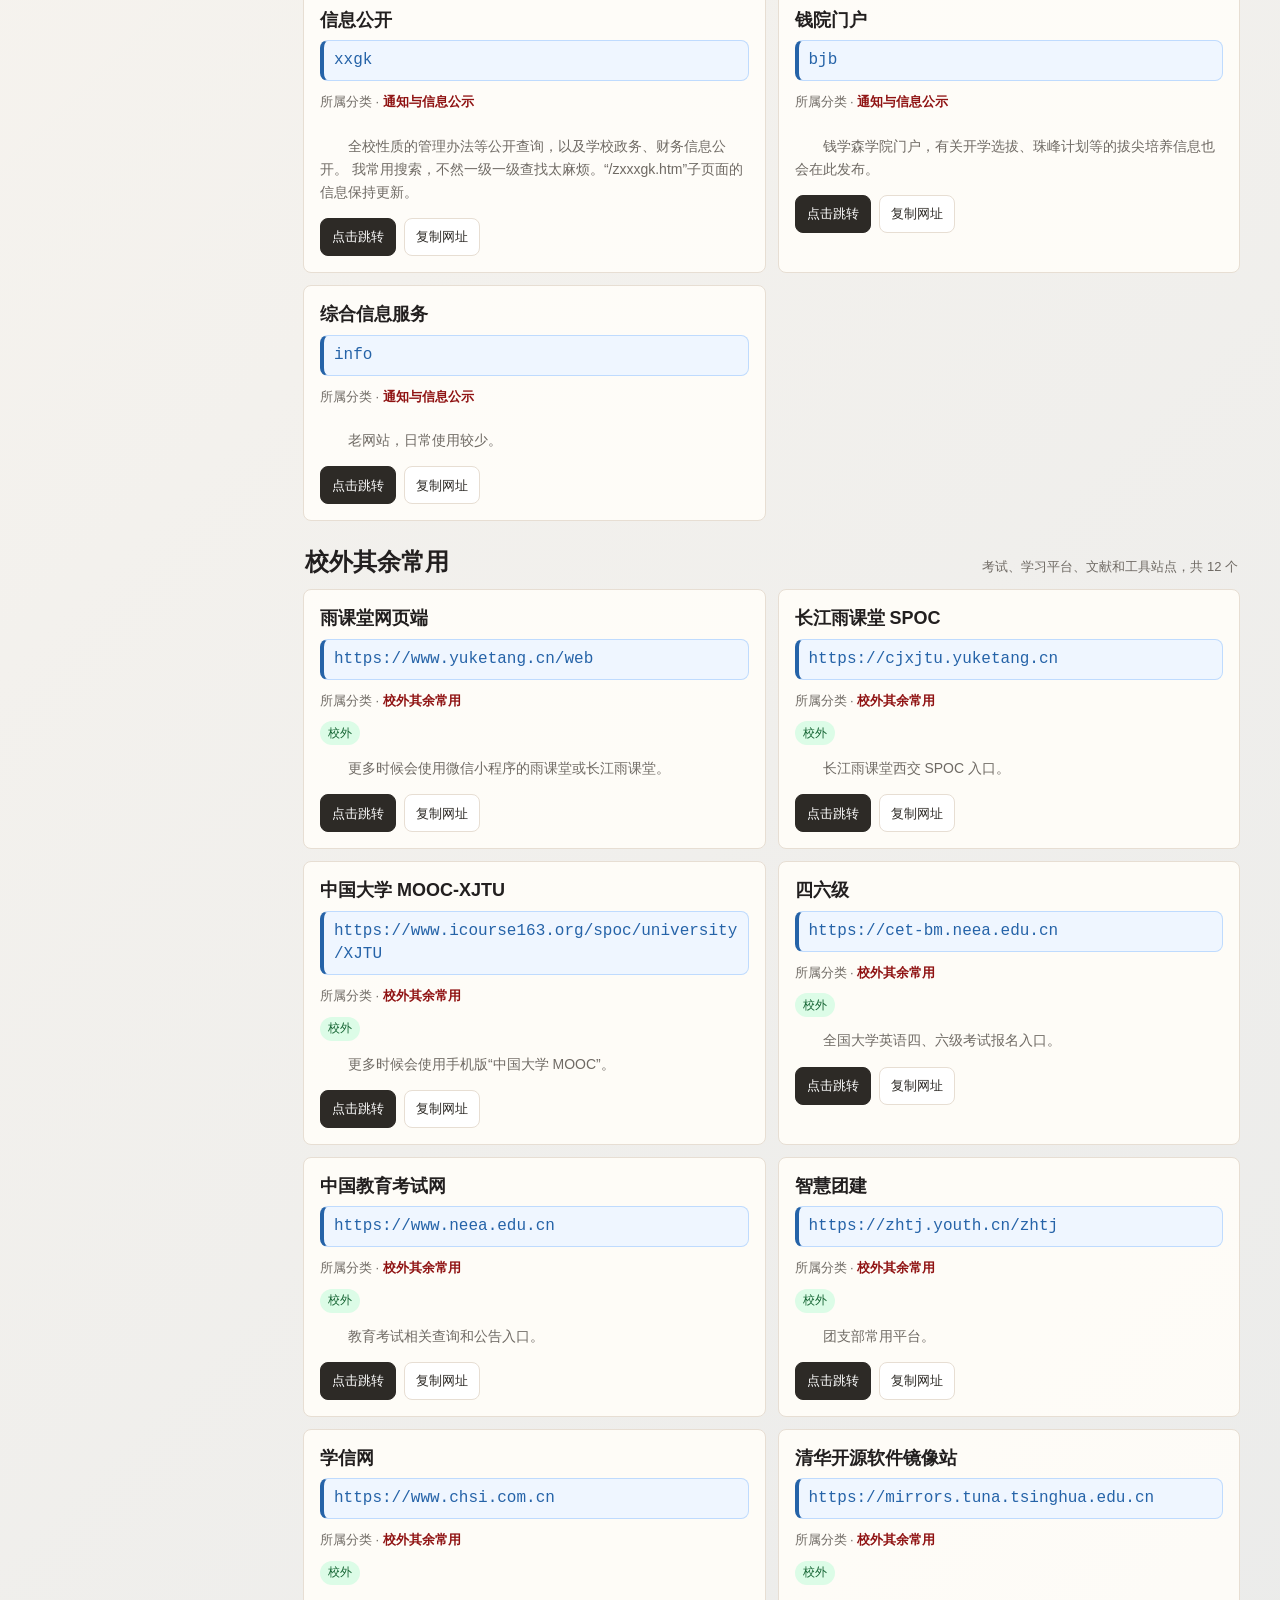
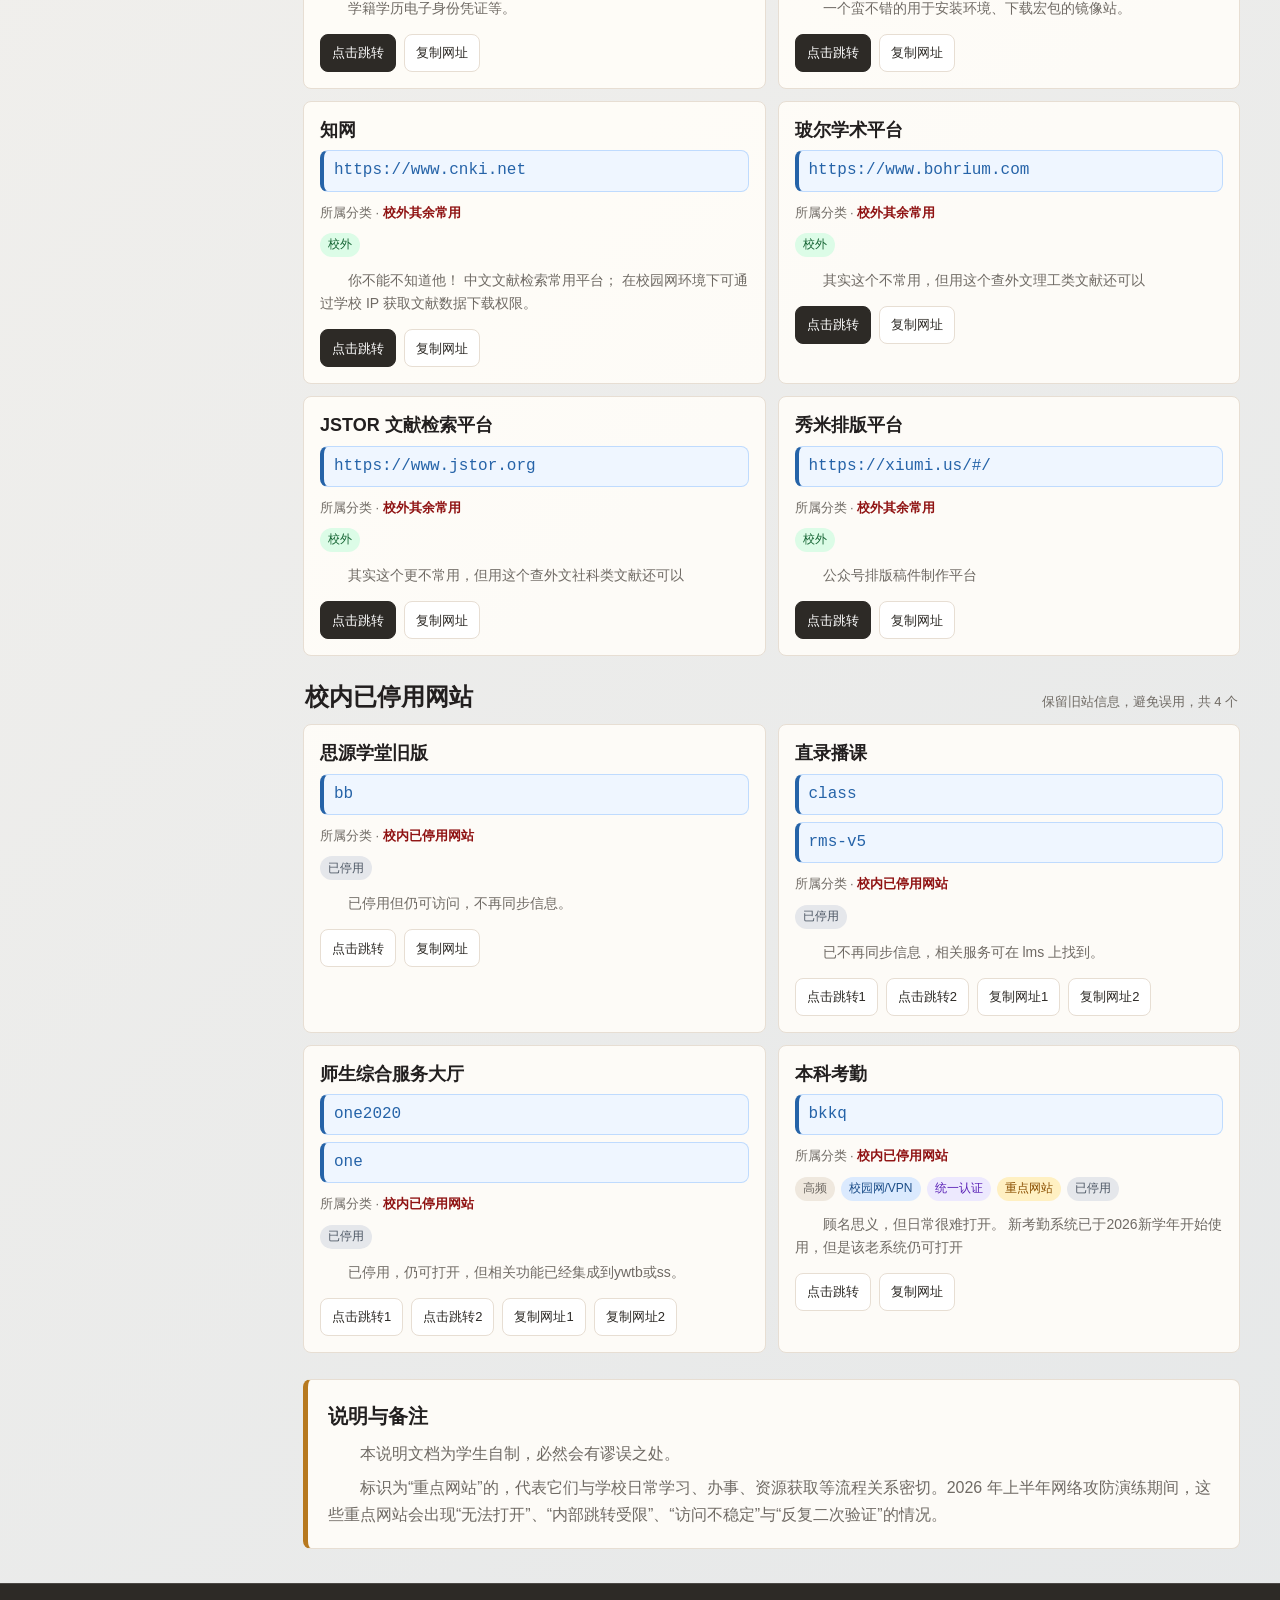
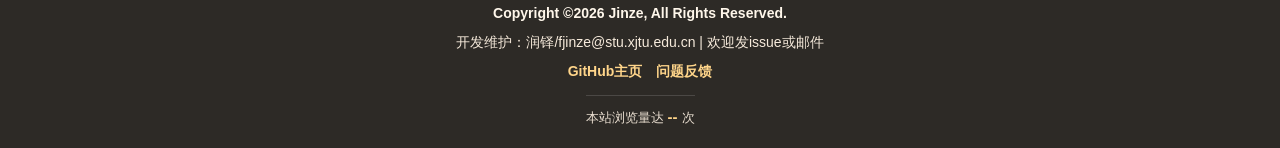
==== commit a2596bdd: "20261110更新" ====
--- a/index.html
+++ b/index.html
@@ -2060,7 +2060,7 @@
                 "本说明文档为学生自制，必然会有谬误之处。",
                 "标识为“重点网站”的，代表它们与学校日常学习、办事、资源获取等流程关系密切。2026 年上半年网络攻防演练期间，这些重点网站会出现“无法打开”、“内部跳转受限”、“访问不稳定”与“反复二次验证”的情况。"
           ],
-          lastUpdated: "2026-09-11",
+          lastUpdated: "2026-11-10",
           copyright: {
                 startYear: 2026,
                 holder: "Jinze"
@@ -2376,6 +2376,17 @@
                 ]
           },
           {
+                c: "course",
+                n: "实验室准入考试平台",
+                d: "",
+                u: "http://10.184.203.130/xjtu_ksxt",
+                campus: true,
+                auth: true,
+                webvpnLinks: [
+                      "https://webvpn.xjtu.edu.cn/http/77726476706e69737468656265737421a1a70fcd7f6426022e5bc7fdcb05/xjtu_ksxt"
+                ]
+          },
+          {
                 c: "study",
                 n: "思源学堂新版",
                 d: "日常交作业、找课件与直录播课，本科教学主阵地。",
@@ -2501,9 +2512,22 @@
                 d: "用于接收主修或辅修专业毕设工作消息，下载相关规定与模板。",
                 u: "https://pts.xjtu.edu.cn/xajtdx_lw_zh",
                 campus: true,
+                auth: true,
                 important: true,
                 webvpnLinks: [
                       "https://webvpn.xjtu.edu.cn/https/77726476706e69737468656265737421e0e352d23f3a7c45300d8db9d6562d/xajtdx_lw_zh"
+                ]
+          },
+          {
+                c: "practice",
+                n: "本科生专业实习管理系统",
+                d: "用于接收本科生专业实习相关通知，查看实习队伍信息、管理实习材料，查看实习成绩等",
+                u: "https://pts.xjtu.edu.cn/sx/Index.aspx",
+                campus: true,
+                auth: true,
+                important: true,
+                webvpnLinks: [
+                      "https://webvpn.xjtu.edu.cn/https/77726476706e69737468656265737421e0e352d23f3a7c45300d8db9d6562d/sx/Index.aspx"
                 ]
           },
           {
@@ -2848,6 +2872,13 @@
                 n: "JSTOR 文献检索平台",
                 d: "其实这个更不常用，但用这个查外文社科类文献还可以",
                 u: "https://www.jstor.org",
+                external: true
+          },
+          {
+                c: "external",
+                n: "秀米排版平台",
+                d: "公众号排版稿件制作平台",
+                u: "https://xiumi.us/#/",
                 external: true
           },
           {
